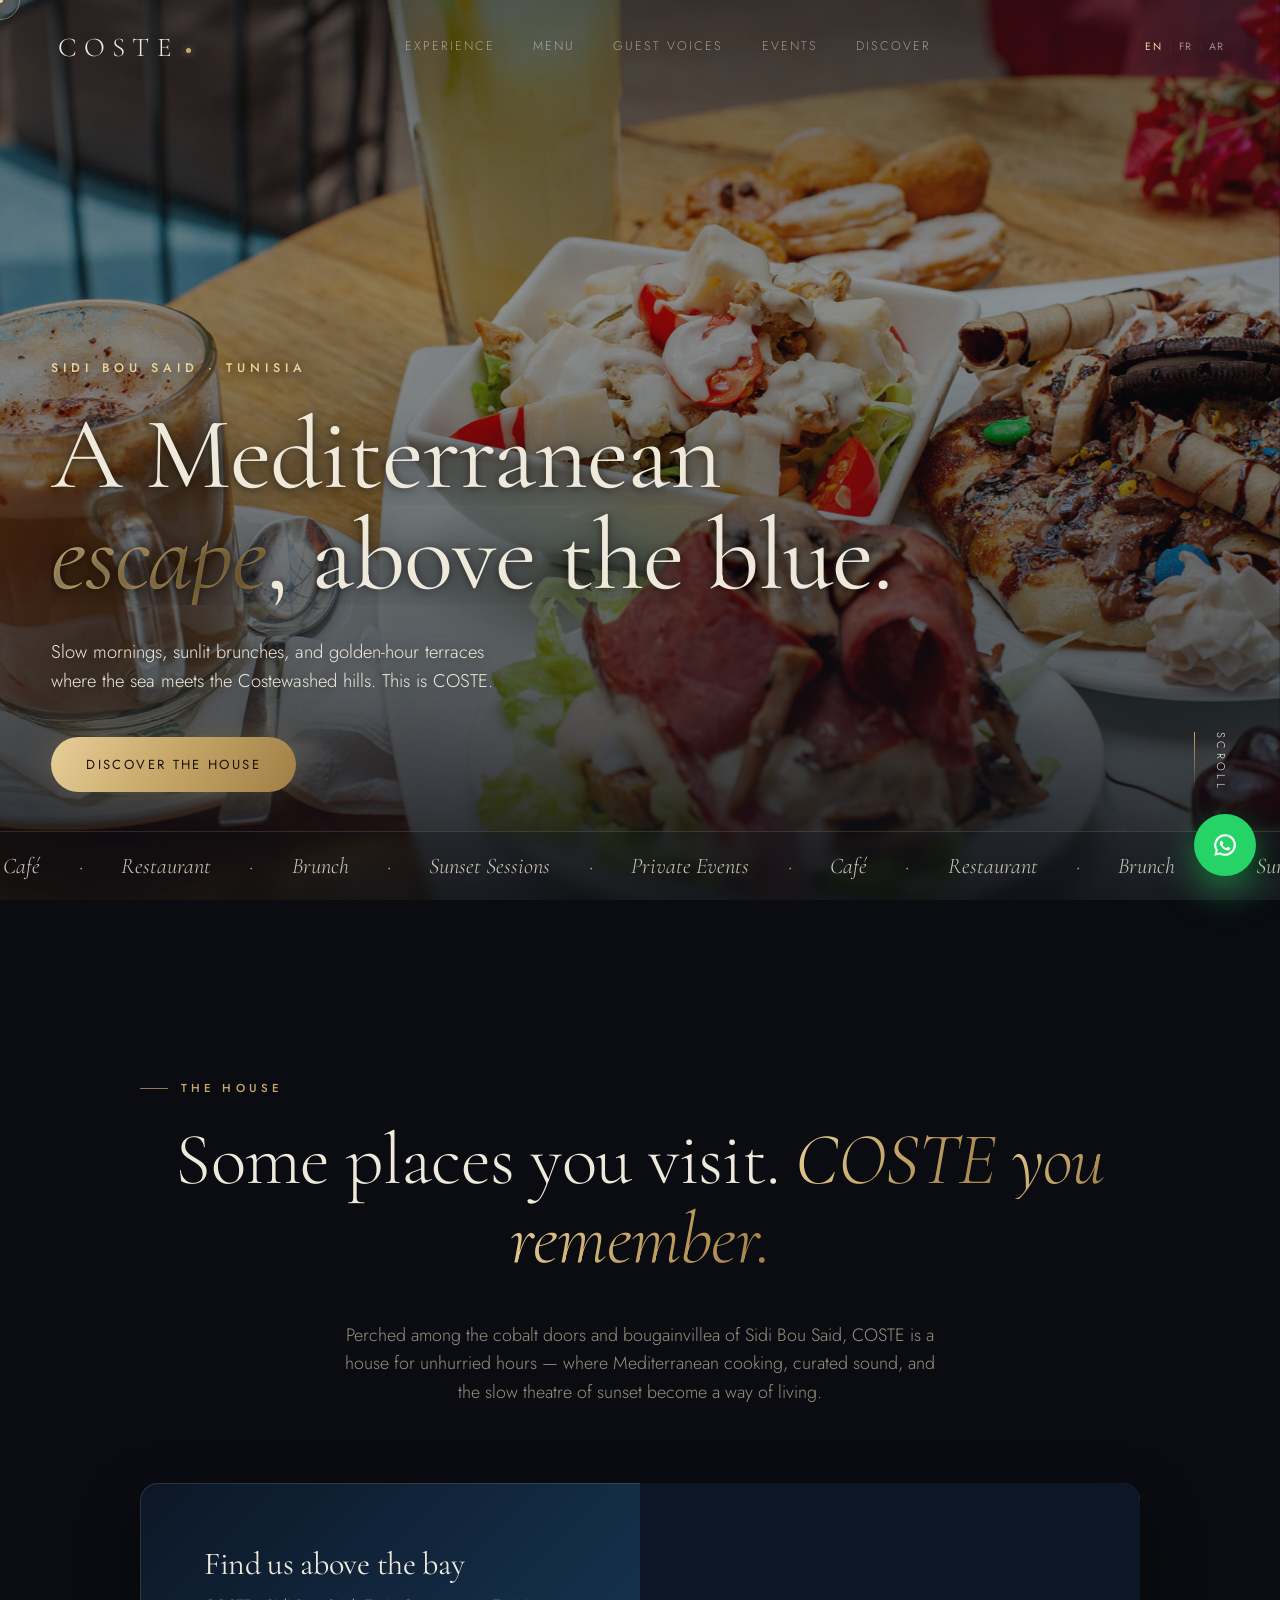
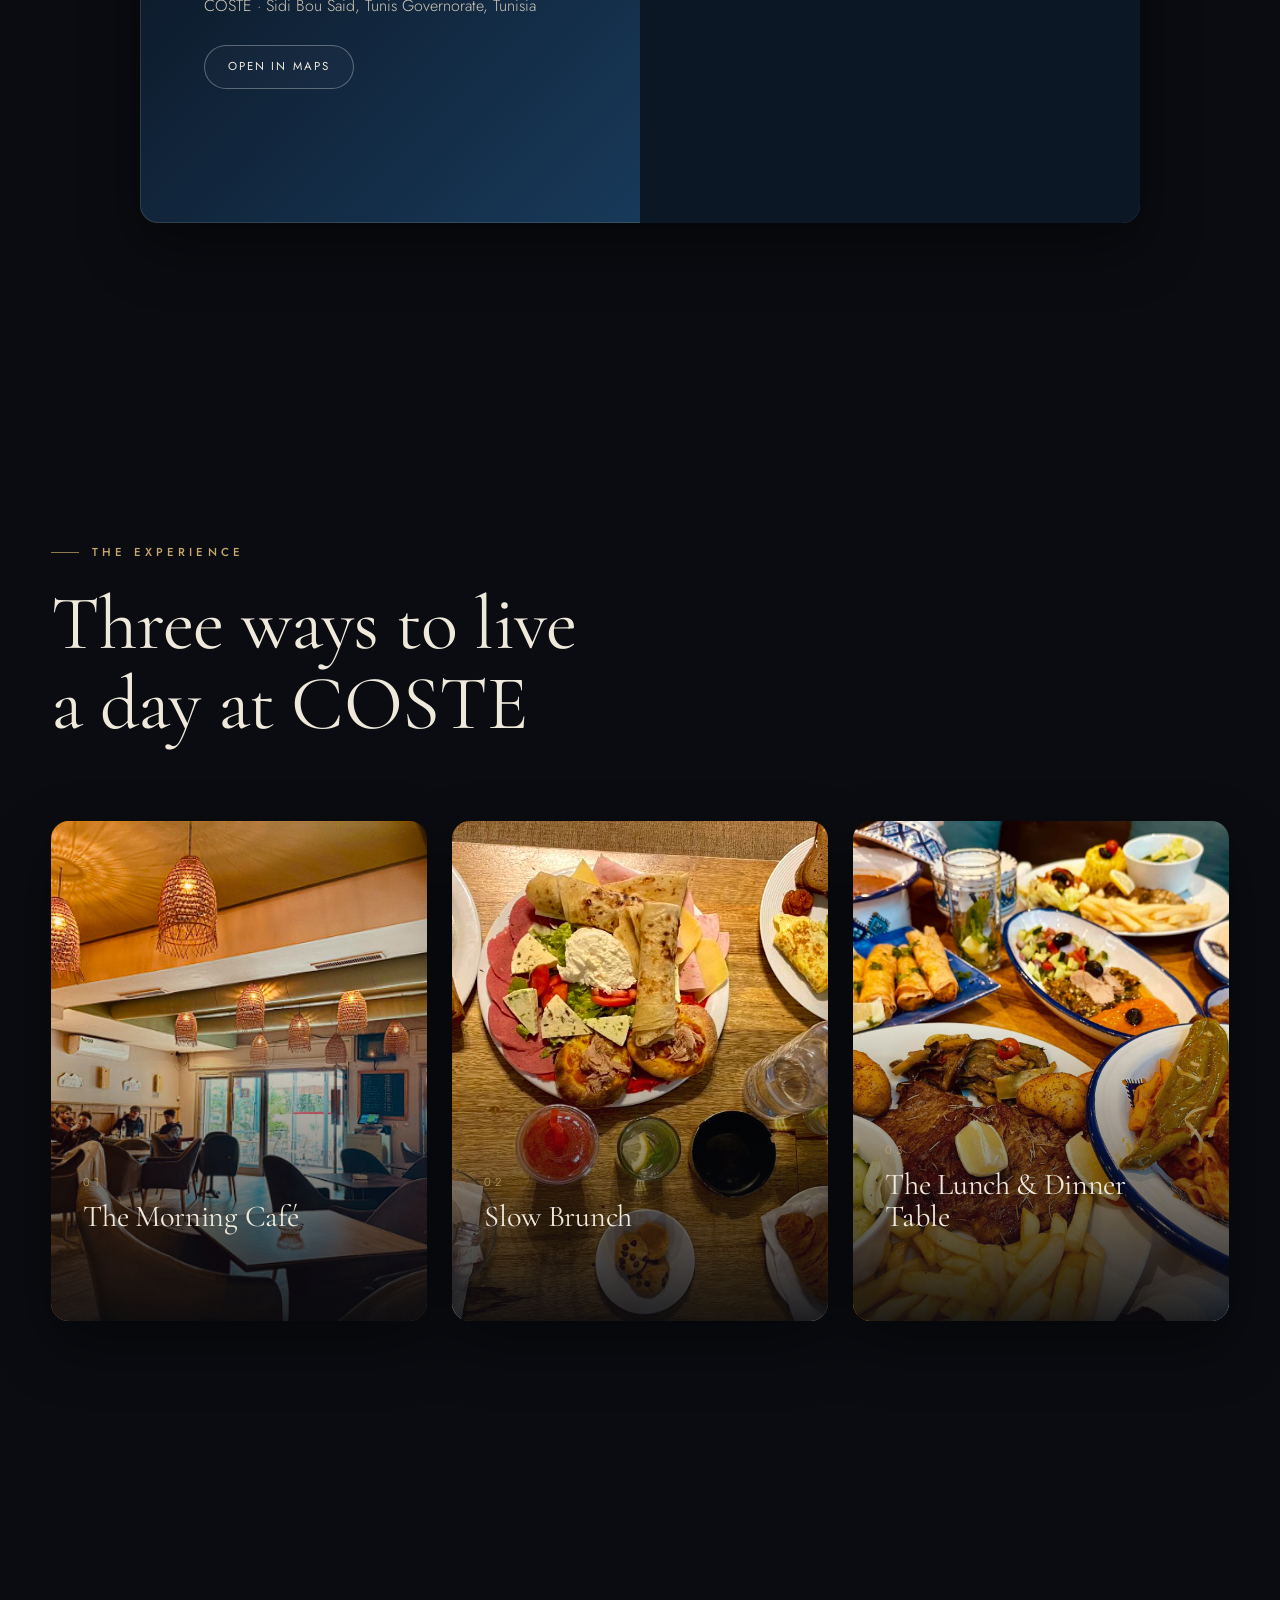
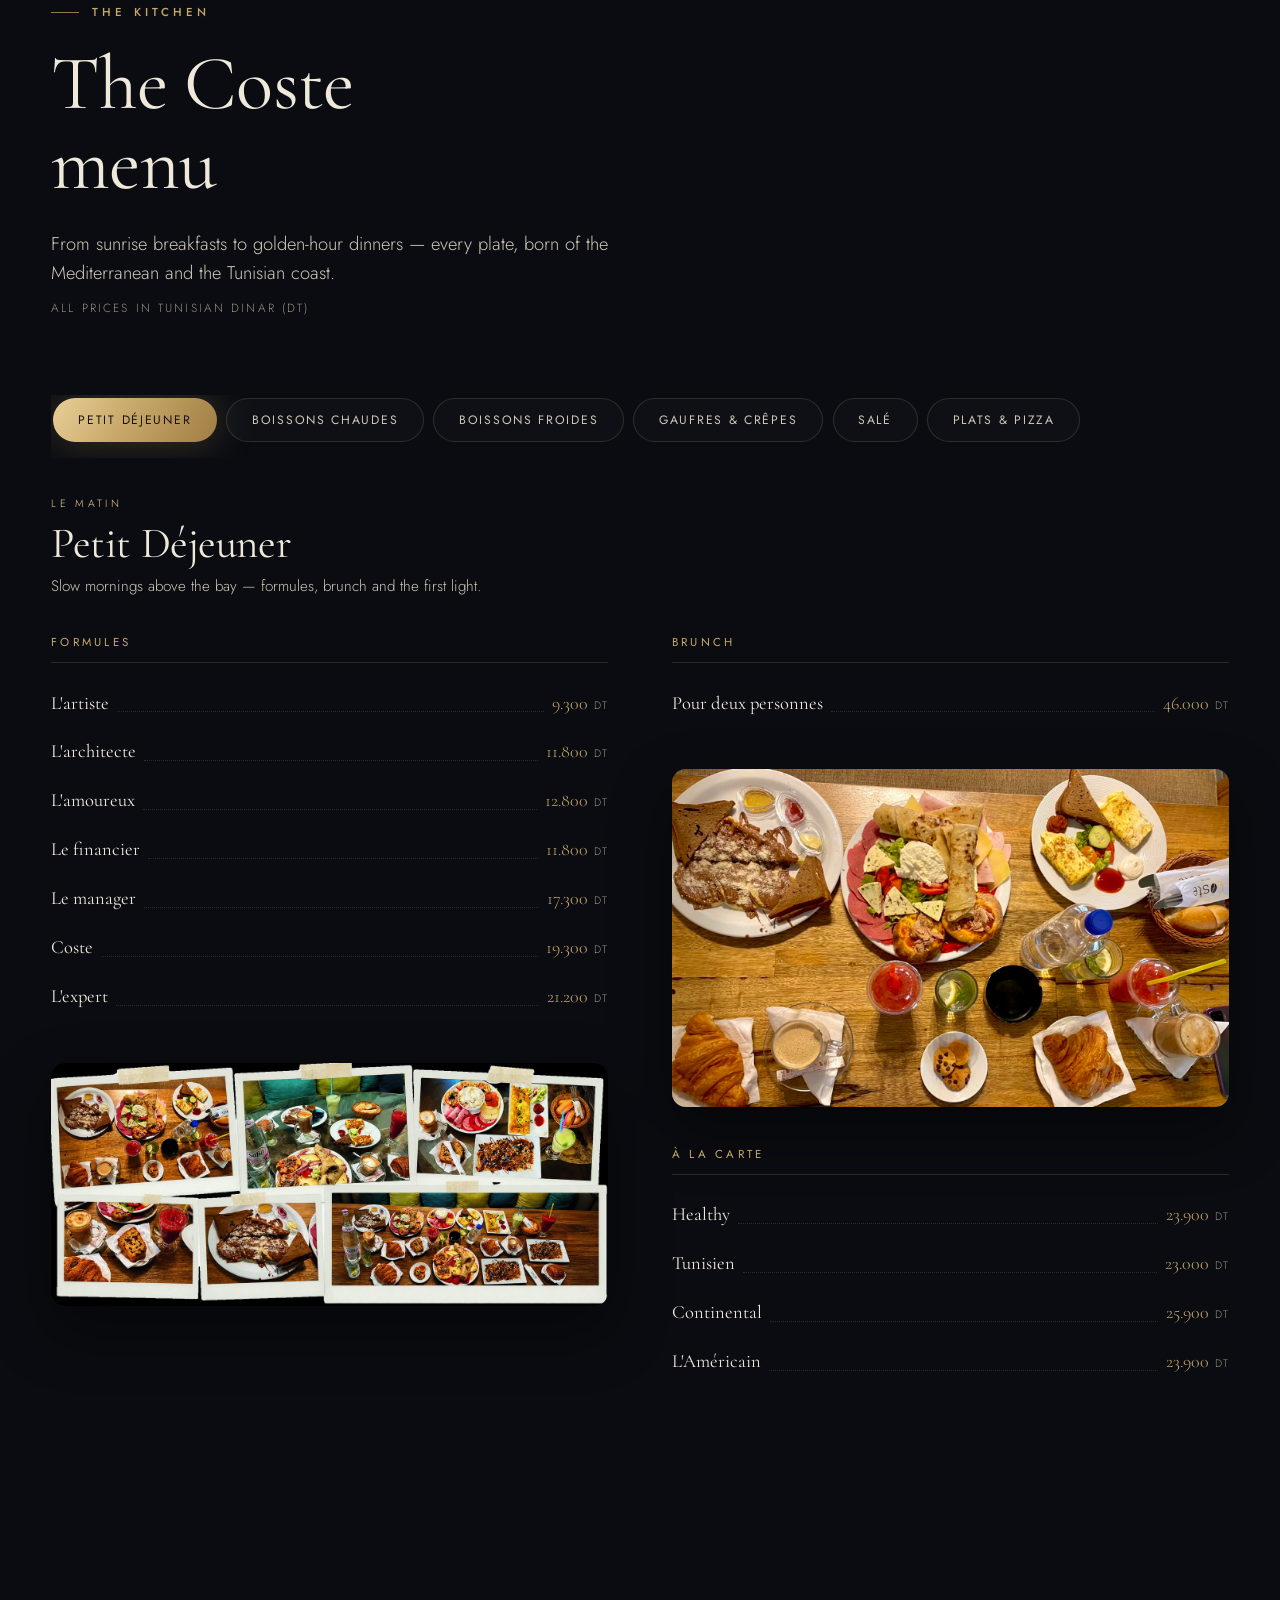
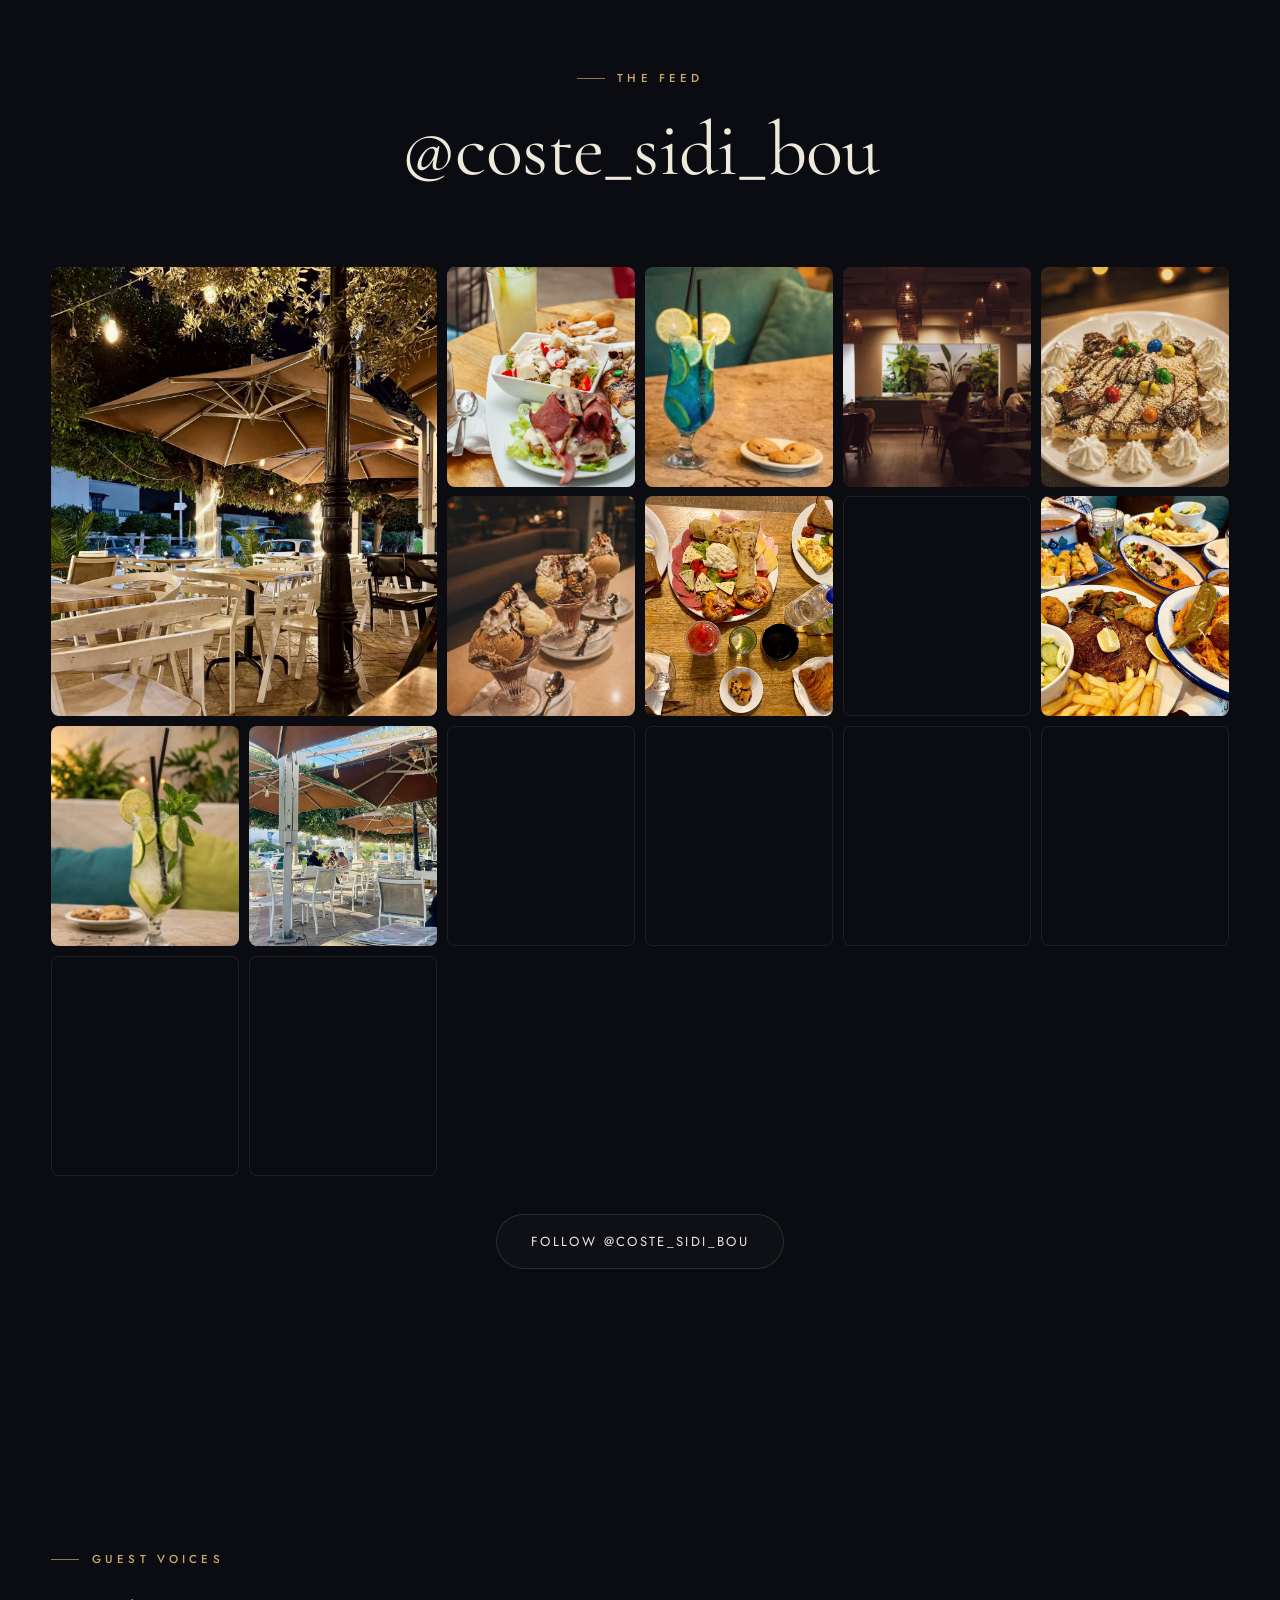
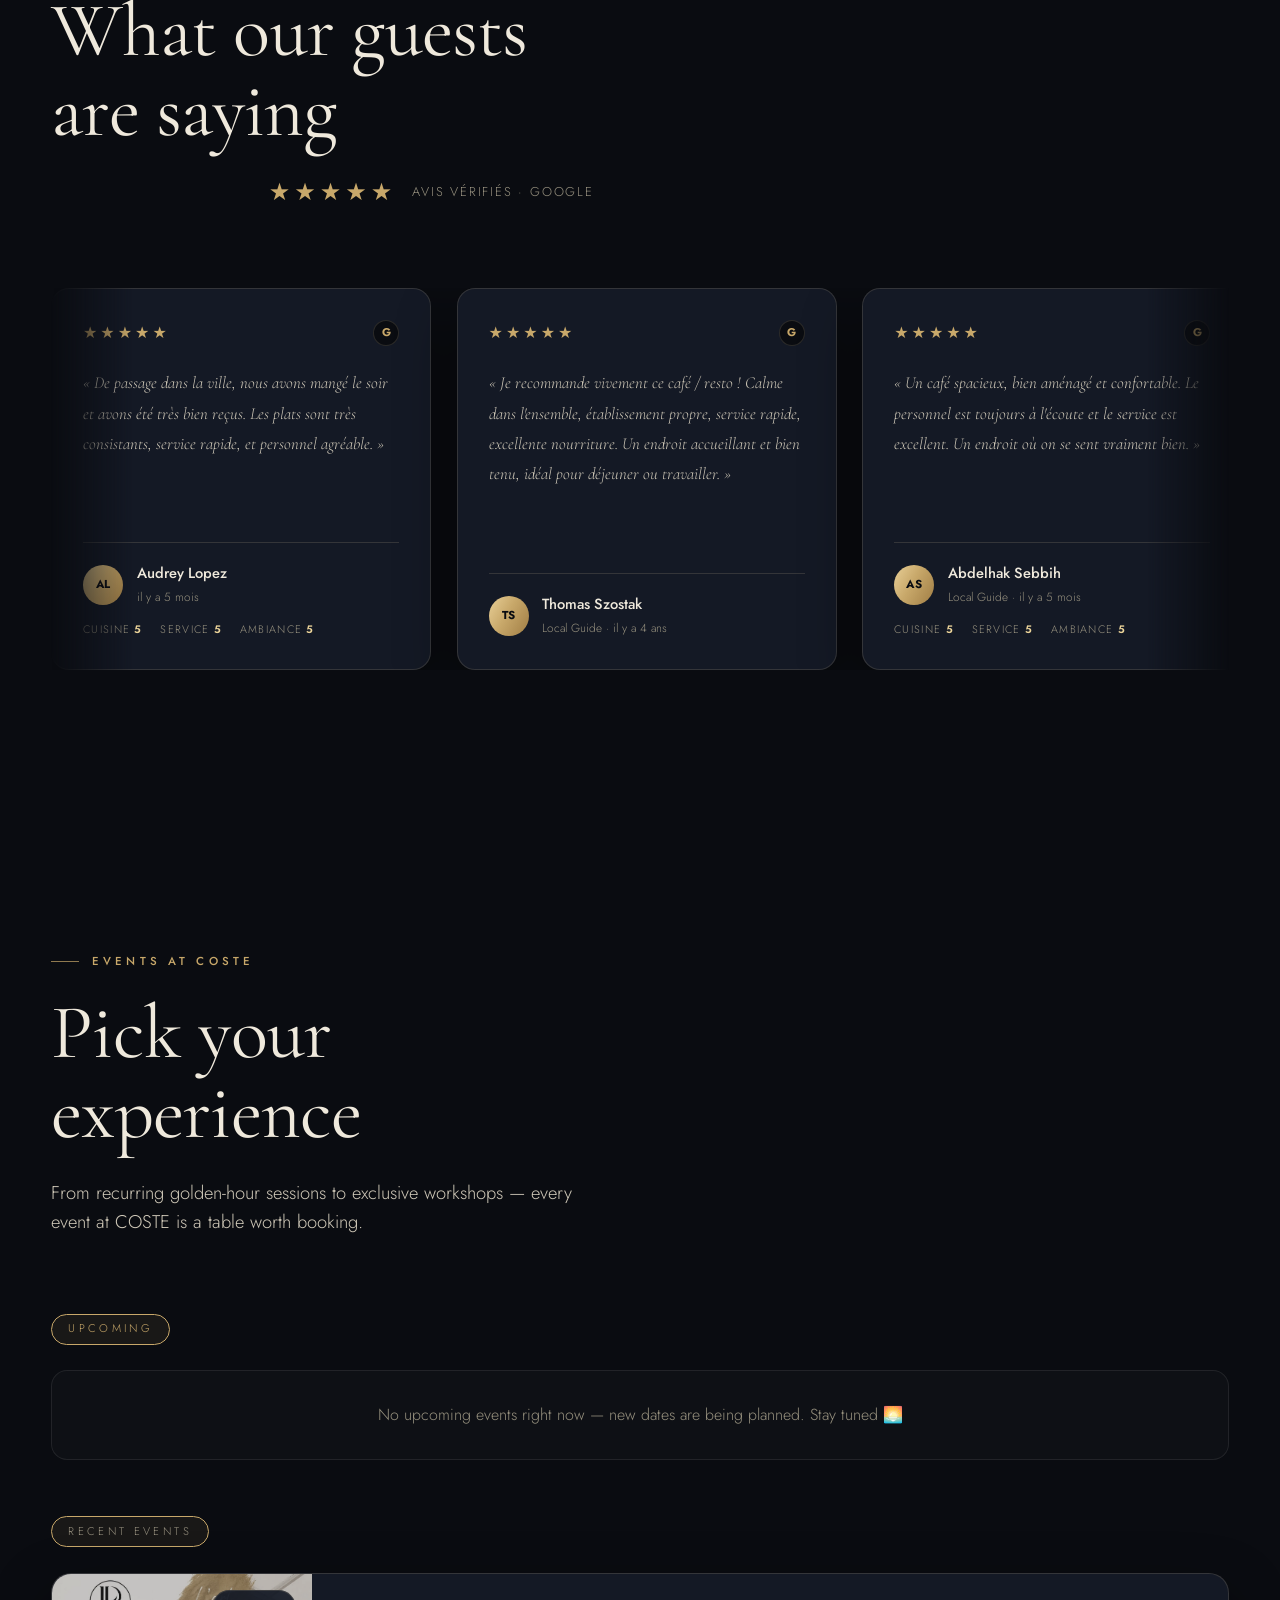
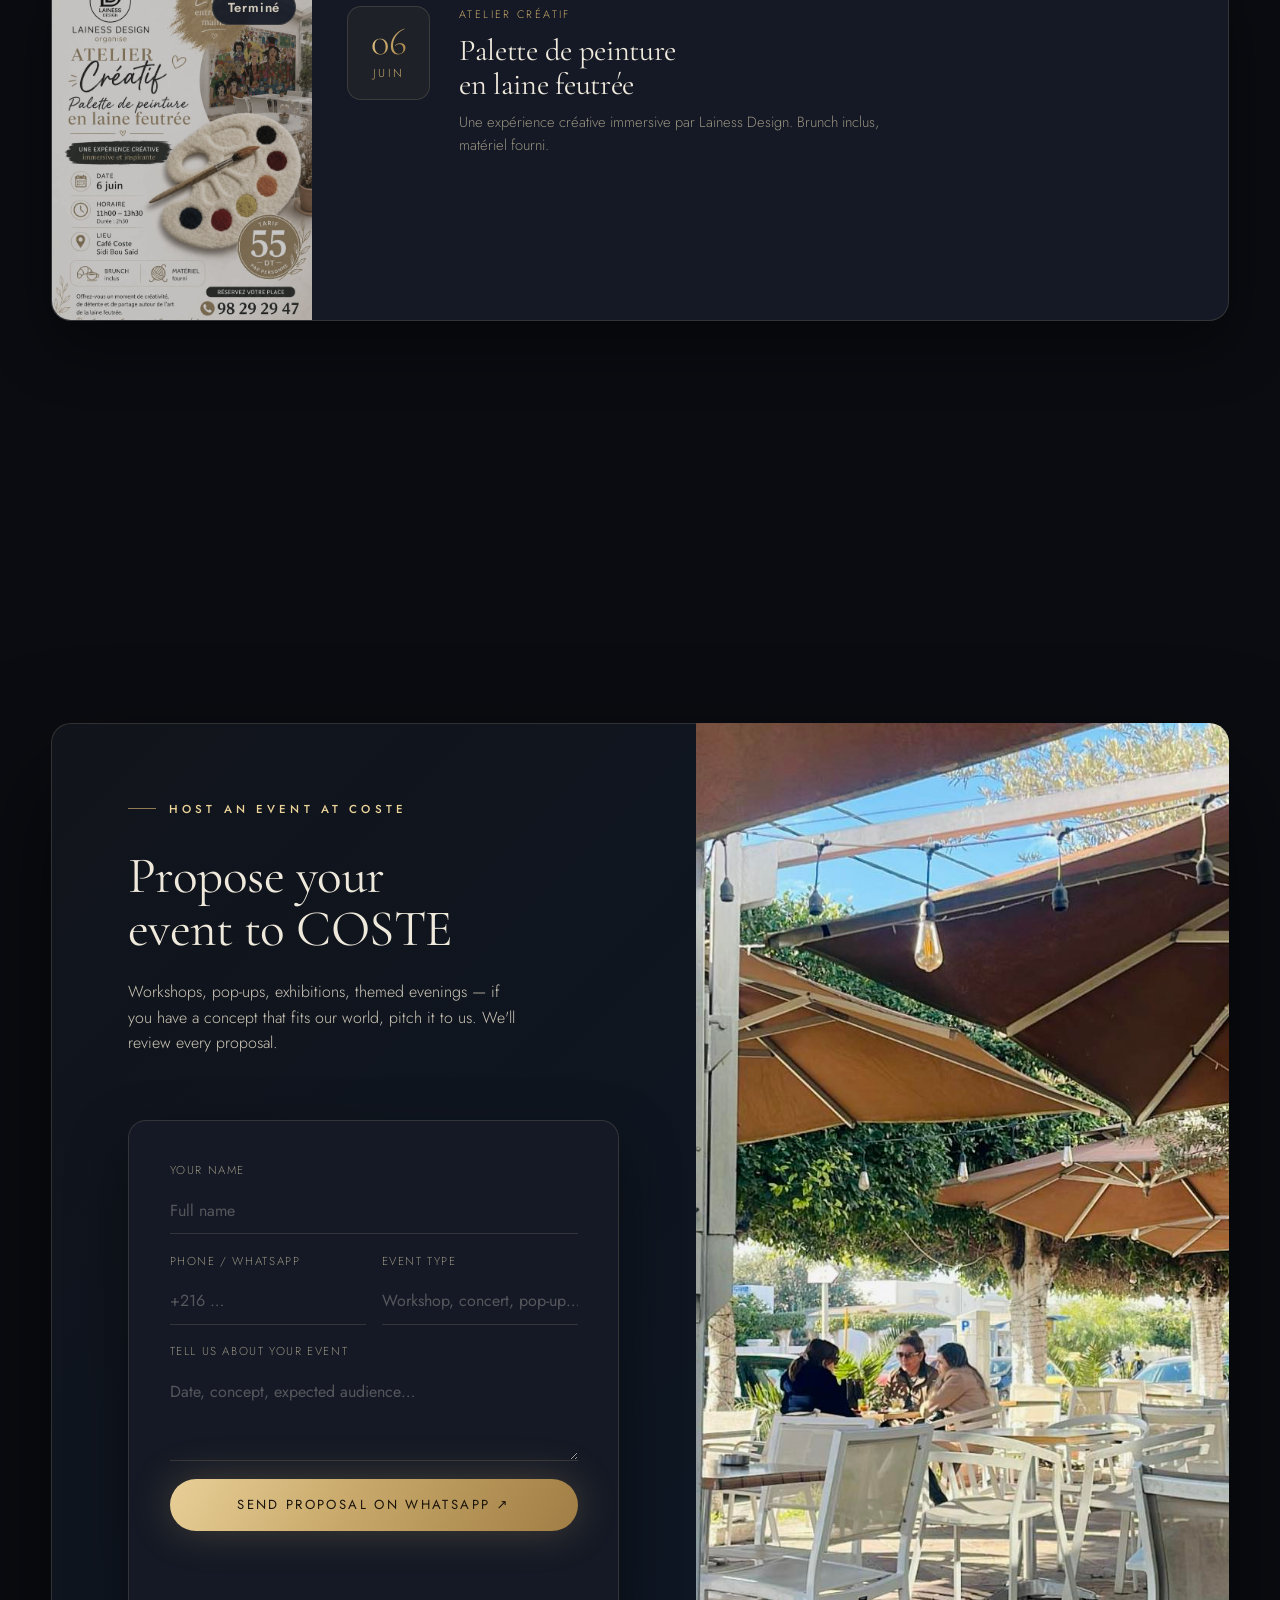
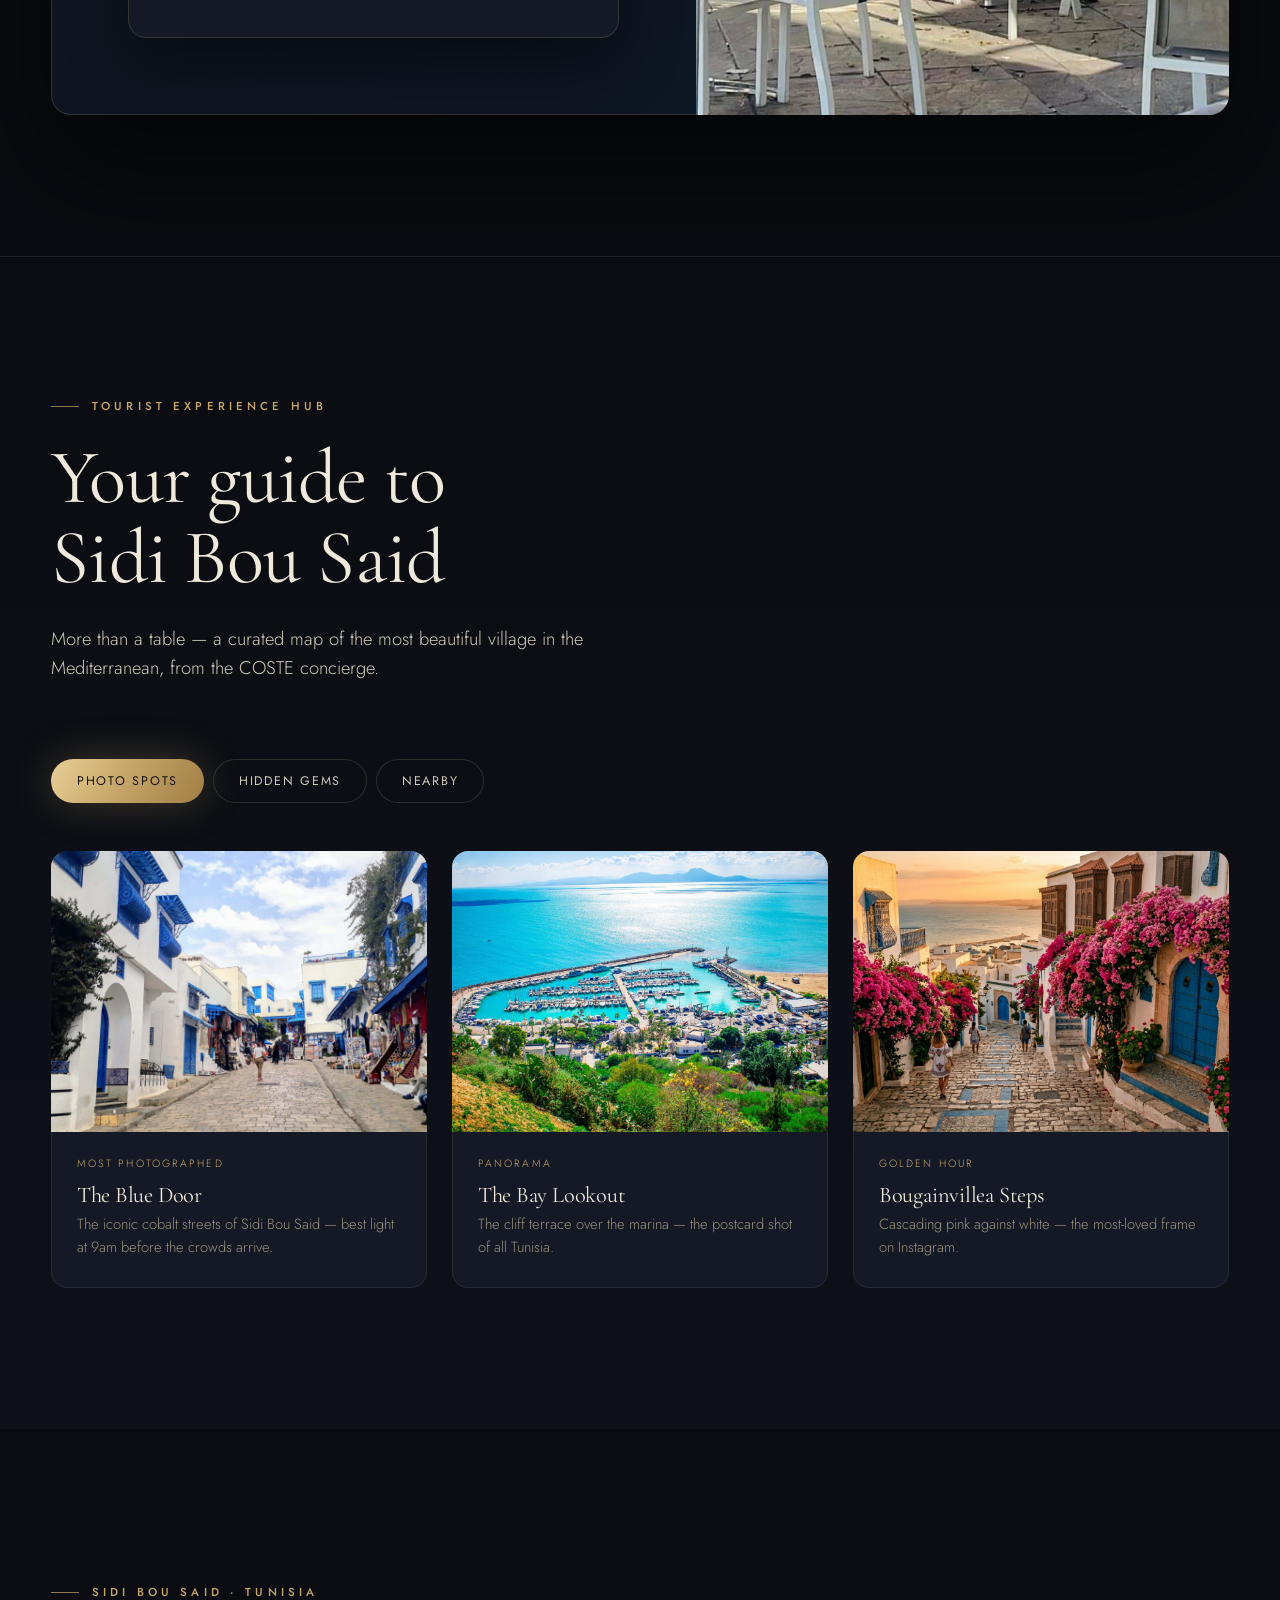
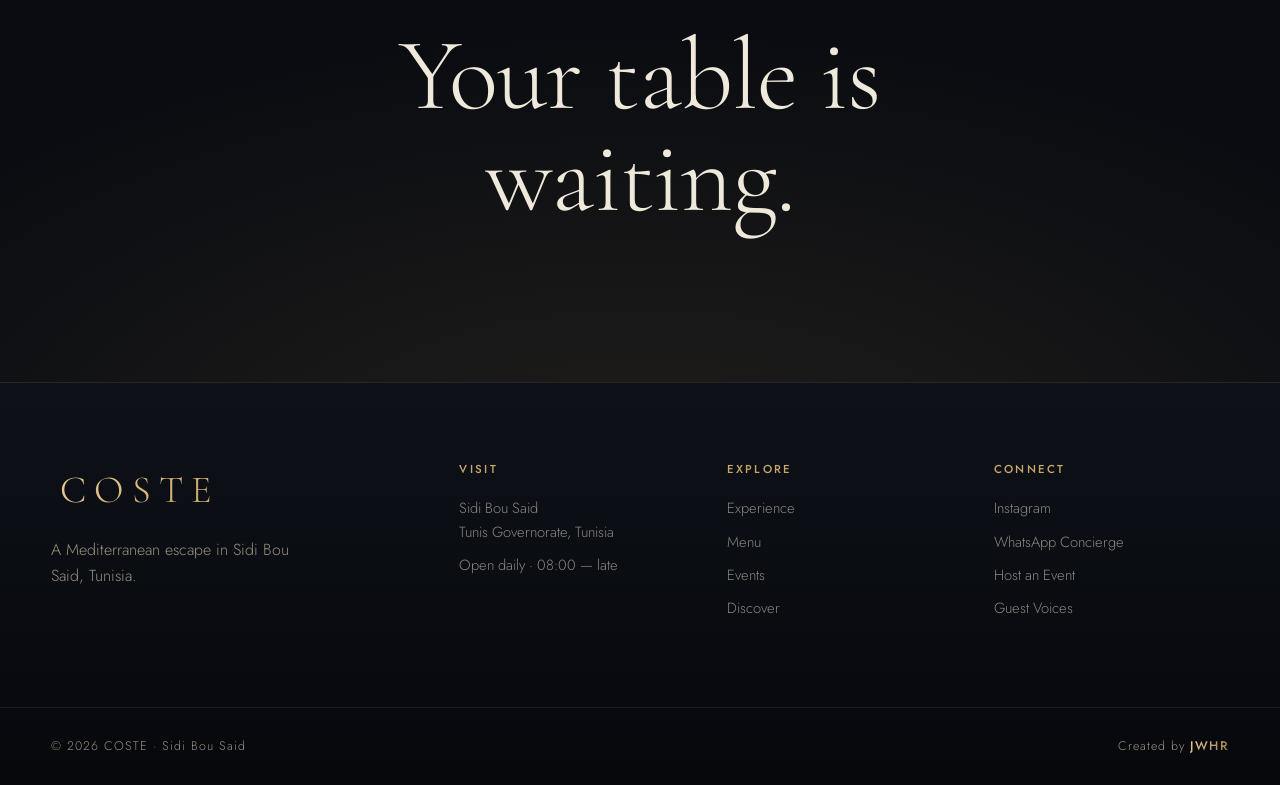
==== index.html @ 49d01a38 "Hero text visibility fix + preloader since 2008 + menu photos - Darken hero scrim (min 0.45 opacity " ====
<!DOCTYPE html>
<html lang="en">
<head>
<meta charset="UTF-8" />
<meta name="viewport" content="width=device-width, initial-scale=1.0" />
<title>COSTE — A Mediterranean Escape in Sidi Bou Said</title>
<meta name="description" content="COSTE — Luxury café, restaurant & sunset destination in Sidi Bou Said, Tunisia. Reserve a terrace table, book private events, and live the Mediterranean." />

<!-- Open Graph / Social -->
<meta property="og:title" content="COSTE — Mediterranean Luxury in Sidi Bou Said" />
<meta property="og:description" content="Sunset terraces, slow brunches, and Mediterranean nights above the blue of Sidi Bou Said." />
<meta property="og:type" content="website" />

<!-- Fonts -->
<link rel="preconnect" href="https://fonts.googleapis.com" />
<link rel="preconnect" href="https://fonts.gstatic.com" crossorigin />
<link href="https://fonts.googleapis.com/css2?family=Cormorant+Garamond:ital,wght@0,300;0,400;0,500;0,600;1,300;1,400&family=Jost:wght@200;300;400;500;600&display=swap" rel="stylesheet" />

<link rel="stylesheet" href="css/styles.css" />
<!-- Highest quality image rendering -->
<style>
img{image-rendering:-webkit-optimize-contrast;image-rendering:crisp-edges}
.hero__media img,.atmos__media img,.events__private-media img,.creator__media img,.gallery__grid img{image-rendering:auto;image-rendering:high-quality}
</style>
</head>
<body>

<!-- ░░░ CUSTOM CURSOR ░░░ -->
<div class="cursor-dot" aria-hidden="true"></div>
<div class="cursor-ring" aria-hidden="true"></div>

<!-- ░░░ PRELOADER ░░░ -->
<div class="preloader" id="preloader">
  <div class="preloader__inner">
    <div class="preloader__mark">COSTE</div>
    <div class="preloader__since" id="preloaderSince">since 2008</div>
    <div class="preloader__sub">Sidi Bou Said · Tunisia</div>
    <div class="preloader__bar"><span></span></div>
  </div>
</div>                                                      

<!-- ░░░ NAVIGATION ░░░ -->
<header class="nav" id="nav">
  <div class="nav__inner">
    <a href="#hero" class="nav__brand" data-cursor="hover">
      COSTE
      <span class="nav__brand-dot"></span>
    </a>
  

    <nav class="nav__links" aria-label="Primary">
      <a href="#experience" data-cursor="hover" data-i18n="nav-experience">Experience</a>
      <a href="#menu" data-cursor="hover" data-i18n="nav-menu">Menu</a>
      <a href="#reviews" data-cursor="hover">Guest Voices</a>
      <a href="#events" data-cursor="hover" data-i18n="nav-events">Events</a>
      <a href="#discover" data-cursor="hover" data-i18n="nav-discover">Discover</a>
    </nav>

    <div class="nav__lang" role="group" aria-label="Language">
      <button class="nav__lang-btn is-active" data-lang="en">EN</button>
      <span aria-hidden="true">|</span>
      <button class="nav__lang-btn" data-lang="fr">FR</button>
      <span aria-hidden="true">|</span>
      <button class="nav__lang-btn" data-lang="ar">AR</button>
    </div>

    <button class="nav__burger" id="burger" aria-label="Open menu">
      <span></span><span></span>
    </button>
  </div>
</header>

<!-- ░░░ MOBILE MENU ░░░ -->
<div class="mobilemenu" id="mobilemenu">
  <nav class="mobilemenu__links">
    <a href="#experience" data-i18n="nav-experience">Experience</a>
    <a href="#menu" data-i18n="nav-menu">Menu</a>
    <a href="#reviews">Guest Voices</a>
    <a href="#events" data-i18n="nav-events">Events</a>
    <a href="#host">Host an Event</a>
    <a href="#discover" data-i18n="nav-discover">Discover</a>
  </nav>
  <div class="mobilemenu__lang" role="group" aria-label="Language">
    <button class="nav__lang-btn is-active" data-lang="en">EN</button>
    <span aria-hidden="true">|</span>
    <button class="nav__lang-btn" data-lang="fr">FR</button>
    <span aria-hidden="true">|</span>
    <button class="nav__lang-btn" data-lang="ar">AR</button>
  </div>
  <div class="mobilemenu__meta">
    <p>Sidi Bou Said, Tunisia</p>
    <p>Open daily · 08:00 — late</p>
  </div>
</div>

<main>

<!-- ░░░░░░░░░░░░░░ HERO ░░░░░░░░░░░░░░ -->

<section class="hero" id="hero">
  <div class="hero__media" data-parallax>
    <img src="img/homepage.jpg" alt="COSTE interior — warm lights and guests dining" loading="eager" fetchpriority="high" decoding="sync" />
    <div class="hero__scrim"></div>
  </div>

  <div class="hero__content">
    <p class="hero__eyebrow reveal" data-i18n="hero-eyebrow">Sidi Bou Said · Tunisia</p>
    <h1 class="hero__title">
      <span class="reveal-line"><span data-i18n="hero-t1">A Mediterranean</span></span>
      <span class="reveal-line"><span><em data-i18n="hero-em">escape</em><span data-i18n="hero-t2">, above the blue.</span></span></span>
    </h1>
    <p class="hero__lede reveal" data-i18n="hero-lede">
      Slow mornings, sunlit brunches, and golden-hour terraces where
      the sea meets the Costewashed hills. This is COSTE.
    </p>
    <div class="hero__actions reveal">
      <a href="#experience" class="btn btn--solid" data-cursor="hover" data-i18n="btn-discover-hero">Discover the House</a>
    </div>
  </div>

  <div class="hero__scroll">
    <span data-i18n="hero-scroll">Scroll</span>
    <div class="hero__scroll-line"></div>
  </div>

  <div class="hero__marquee" aria-hidden="true">
    <div class="marquee__track">
      <span>Café</span><span>·</span><span>Restaurant</span><span>·</span><span>Brunch</span><span>·</span>
      <span>Sunset Sessions</span><span>·</span><span>Private Events</span><span>·</span>
      <span>Café</span><span>·</span><span>Restaurant</span><span>·</span><span>Brunch</span><span>·</span>
      <span>Sunset Sessions</span><span>·</span><span>Private Events</span><span>·</span>
    </div>
  </div>
</section>

<!-- ░░░░░░░░░░░░░░ MANIFESTO ░░░░░░░░░░░░░░ -->
<section class="manifesto section">
  <div class="manifesto__inner">
    <p class="kicker reveal" data-i18n="manifesto-kicker">The House</p>
    <h2 class="manifesto__text" data-i18n-html="manifesto-title">
      <span class="reveal-word">Some</span> <span class="reveal-word">places</span>
      <span class="reveal-word">you</span> <span class="reveal-word">visit.</span>
      <span class="reveal-word manifesto__accent">COSTE</span>
      <span class="reveal-word manifesto__accent">you</span>
      <span class="reveal-word manifesto__accent">remember.</span>
    </h2>
    <p class="manifesto__body reveal" data-i18n="manifesto-body">
      Perched among the cobalt doors and bougainvillea of Sidi Bou Said,
      COSTE is a house for unhurried hours — where Mediterranean cooking,
      curated sound, and the slow theatre of sunset become a way of living.
    </p>

    <div class="discover__map reveal">
      <div class="discover__map-text">
        <h3>Find us above the bay</h3>
        <p>COSTE · Sidi Bou Said, Tunis Governorate, Tunisia</p>
        <a class="btn btn--ghost btn--sm" href="https://www.google.com/maps/search/?api=1&query=Coste+Sidi+Bou+Said" target="_blank" rel="noopener" data-cursor="hover">Open in Maps</a>
      </div>
      <div class="discover__map-visual">
        <iframe
          class="discover__map-embed"
          src="https://www.google.com/maps?q=Coste%20Sidi%20Bou%20Said&output=embed"
          title="COSTE on Google Maps — Sidi Bou Said, Tunisia"
          loading="lazy"
          referrerpolicy="no-referrer-when-downgrade"
          allowfullscreen></iframe>
      </div>
    </div>
  </div>
</section>

<!-- ░░░░░░░░░░░░░░ 1 · EXPERIENCE ░░░░░░░░░░░░░░ -->
<section class="experience section" id="experience">
  <div class="section__head">
    <p class="kicker reveal" data-i18n="exp-kicker">The Experience</p>
    <h2 class="section__title reveal" data-i18n-html="exp-title">Three ways to live<br/>a day at COSTE</h2>
  </div>

  <div class="exp-grid">
    <article class="exp-card reveal" data-cursor="hover">
      <div class="exp-card__media">
        <img src="img/7.png" alt="COSTE warm indoor dining room with rattan lamps" loading="lazy" decoding="async" />
      </div>
      <div class="exp-card__body">
        <span class="exp-card__index">01</span>
        <h3>The Morning Café</h3>
        <p>Single-origin coffee, fresh pastries and the first light over the bay.</p>
      </div>
    </article>

    <article class="exp-card reveal" data-cursor="hover">
      <div class="exp-card__media">
        <img src="img/11.jpg" alt="COSTE slow brunch — croissants, crepes, charcuterie, coffee" loading="lazy" decoding="async" />
      </div>
      <div class="exp-card__body">
        <span class="exp-card__index">02</span>
        <h3>Slow Brunch</h3>
        <p>A long, golden table of Mediterranean plates made to share and linger over.</p>
      </div>
    </article>

    <article class="exp-card reveal" data-cursor="hover">
      <div class="exp-card__media">
        <img src="img/13.jpg" alt="COSTE dinner feast — Tunisian meat, pasta and salads" loading="lazy" decoding="async" />
      </div>
      <div class="exp-card__body">
        <span class="exp-card__index">03</span>
        <h3>The Lunch & Dinner Table</h3>
        <p>Seasonal coastal cuisine, candlelight, and a cellar built for the night.</p>
      </div>
    </article>

  </div>
</section>

<!-- ░░░░░░░░░░░░░░ 2 · MENU (NEW MENU COMING SOON) ░░░░░░░░░░░░░░ -->
<section class="menu section" id="menu">
  <div class="section__head">
    <p class="kicker reveal" data-i18n="menu-kicker">The Kitchen</p>
    <h2 class="section__title reveal" data-i18n-html="menu-title">The Coste<br/>menu</h2>
    <p class="section__intro reveal">From sunrise breakfasts to golden-hour dinners — every plate, born of the Mediterranean and the Tunisian coast.<span class="menu2__note-inline">All prices in Tunisian Dinar (DT)</span></p>
  </div>

  <div class="menu2 reveal">
    <div class="menu2__tabs" id="menuTabs" role="tablist" aria-label="Menu categories"></div>
    <div class="menu2__panels" id="menuPanels"></div>
  </div>
</section>

<!-- ░░░░░░░░░░░░░░ THE FEED (GALLERY) ░░░░░░░░░░░░░░ -->
<section class="gallery section">
  <div class="section__head">
    <p class="kicker reveal">The Feed</p>
    <h2 class="section__title reveal">@coste_sidi_bou</h2>
  </div>
  <div class="gallery__grid">
    <a class="gallery__item gallery__item--wide reveal" href="https://www.instagram.com/coste_sidi_bou/" target="_blank" rel="noopener" data-cursor="hover"><img src="img/terrassenuit.jpg" alt="COSTE terrace at night" loading="lazy" decoding="async" /></a>
    <a class="gallery__item reveal" href="https://www.instagram.com/coste_sidi_bou/" target="_blank" rel="noopener" data-cursor="hover"><img src="img/homepage.jpg" alt="COSTE brunch spread" loading="lazy" decoding="async" /></a>
    <a class="gallery__item reveal" href="https://www.instagram.com/coste_sidi_bou/" target="_blank" rel="noopener" data-cursor="hover"><img src="img/2.jpg" alt="COSTE blue cocktail" loading="lazy" decoding="async" /></a>
    <a class="gallery__item reveal" href="https://www.instagram.com/coste_sidi_bou/" target="_blank" rel="noopener" data-cursor="hover"><img src="img/9.jpg" alt="COSTE atmospheric indoor" loading="lazy" decoding="async" /></a>
    <a class="gallery__item reveal" href="https://www.instagram.com/coste_sidi_bou/" target="_blank" rel="noopener" data-cursor="hover"><img src="img/3.jpg" alt="COSTE signature dessert" loading="lazy" decoding="async" /></a>
    <a class="gallery__item reveal" href="https://www.instagram.com/coste_sidi_bou/" target="_blank" rel="noopener" data-cursor="hover"><img src="img/5.jpg" alt="COSTE sundaes" loading="lazy" decoding="async" /></a>
    <a class="gallery__item reveal" href="https://www.instagram.com/coste_sidi_bou/" target="_blank" rel="noopener" data-cursor="hover"><img src="img/11.jpg" alt="COSTE brunch flatlay" loading="lazy" decoding="async" /></a>
    <a class="gallery__item reveal" href="https://www.instagram.com/coste_sidi_bou/" target="_blank" rel="noopener" data-cursor="hover"><img src="img/6.jpg" alt="COSTE Tunisian feast" loading="lazy" decoding="async" /></a>
    <a class="gallery__item reveal" href="https://www.instagram.com/coste_sidi_bou/" target="_blank" rel="noopener" data-cursor="hover"><img src="img/13.jpg" alt="COSTE dinner spread" loading="lazy" decoding="async" /></a>
    <a class="gallery__item reveal" href="https://www.instagram.com/coste_sidi_bou/" target="_blank" rel="noopener" data-cursor="hover"><img src="img/1.jpg" alt="COSTE mint cooler" loading="lazy" decoding="async" /></a>
    <a class="gallery__item reveal" href="https://www.instagram.com/coste_sidi_bou/" target="_blank" rel="noopener" data-cursor="hover"><img src="img/terrasse.jpg" alt="COSTE terrace daytime" loading="lazy" decoding="async" /></a>
    <a class="gallery__item reveal" href="https://www.instagram.com/coste_sidi_bou/" target="_blank" rel="noopener" data-cursor="hover"><img src="img/10.jpg" alt="COSTE depuis 2008 signage" loading="lazy" decoding="async" /></a>
    <a class="gallery__item reveal" href="https://www.instagram.com/coste_sidi_bou/" target="_blank" rel="noopener" data-cursor="hover"><img src="img/100.png" alt="COSTE" loading="lazy" decoding="async" /></a>
    <a class="gallery__item reveal" href="https://www.instagram.com/coste_sidi_bou/" target="_blank" rel="noopener" data-cursor="hover"><img src="img/101.png" alt="COSTE" loading="lazy" decoding="async" /></a>
    <a class="gallery__item reveal" href="https://www.instagram.com/coste_sidi_bou/" target="_blank" rel="noopener" data-cursor="hover"><img src="img/102.png" alt="COSTE" loading="lazy" decoding="async" /></a>
    <a class="gallery__item reveal" href="https://www.instagram.com/coste_sidi_bou/" target="_blank" rel="noopener" data-cursor="hover"><img src="img/103.png" alt="COSTE" loading="lazy" decoding="async" /></a>
    <a class="gallery__item reveal" href="https://www.instagram.com/coste_sidi_bou/" target="_blank" rel="noopener" data-cursor="hover"><img src="img/104.png" alt="COSTE" loading="lazy" decoding="async" /></a>
  </div>
  <a class="gallery__follow btn btn--ghost" href="https://www.instagram.com/coste_sidi_bou/" target="_blank" rel="noopener" data-cursor="hover">Follow @coste_sidi_bou</a>
</section>

<!-- ░░░░░░░░░░░░░░ 3 · GUEST VOICES (REVIEWS) ░░░░░░░░░░░░░░ -->
<section class="reviews section" id="reviews">
  <div class="section__head">
    <p class="kicker reveal">Guest Voices</p>
    <h2 class="section__title reveal">What our guests<br/>are saying</h2>
    <div class="reviews__meta reveal">
      <span class="reviews__stars-overall">★★★★★</span>
      <span class="reviews__source">Avis vérifiés · Google</span>
    </div>
  </div>

  <div class="reviews__marquee reveal">
   <div class="reviews__track" id="reviewsTrack">

    <article class="review-card" data-cursor="hover">
      <div class="review-card__top">
        <span class="review-card__stars">★★★★★</span>
        <span class="review-card__g">G</span>
      </div>
      <p class="review-card__text">« De passage dans la ville, nous avons mangé le soir et avons été très bien reçus. Les plats sont très consistants, service rapide, et personnel agréable. »</p>
      <div class="review-card__foot">
        <div class="review-card__author">
          <div class="review-card__avatar">AL</div>
          <div>
            <span class="review-card__name">Audrey Lopez</span>
            <span class="review-card__date">il y a 5 mois</span>
          </div>
        </div>
        <div class="review-card__scores">
          <span>Cuisine <em>5</em></span><span>Service <em>5</em></span><span>Ambiance <em>5</em></span>
        </div>
      </div>
    </article>

    <article class="review-card" data-cursor="hover">
      <div class="review-card__top">
        <span class="review-card__stars">★★★★★</span>
        <span class="review-card__g">G</span>
      </div>
      <p class="review-card__text">« Je recommande vivement ce café / resto ! Calme dans l'ensemble, établissement propre, service rapide, excellente nourriture. Un endroit accueillant et bien tenu, idéal pour déjeuner ou travailler. »</p>
      <div class="review-card__foot">
        <div class="review-card__author">
          <div class="review-card__avatar">TS</div>
          <div>
            <span class="review-card__name">Thomas Szostak</span>
            <span class="review-card__date">Local Guide · il y a 4 ans</span>
          </div>
        </div>
      </div>
    </article>

    <article class="review-card" data-cursor="hover">
      <div class="review-card__top">
        <span class="review-card__stars">★★★★★</span>
        <span class="review-card__g">G</span>
      </div>
      <p class="review-card__text">« Un café spacieux, bien aménagé et confortable. Le personnel est toujours à l'écoute et le service est excellent. Un endroit où on se sent vraiment bien. »</p>
      <div class="review-card__foot">
        <div class="review-card__author">
          <div class="review-card__avatar">AS</div>
          <div>
            <span class="review-card__name">Abdelhak Sebbih</span>
            <span class="review-card__date">Local Guide · il y a 5 mois</span>
          </div>
        </div>
        <div class="review-card__scores">
          <span>Cuisine <em>5</em></span><span>Service <em>5</em></span><span>Ambiance <em>5</em></span>
        </div>
      </div>
    </article>

    <article class="review-card" data-cursor="hover">
      <div class="review-card__top">
        <span class="review-card__stars">★★★★★</span>
        <span class="review-card__g">G</span>
      </div>
      <p class="review-card__text">« Escalope panée à la crème, cordon bleu, escalope aux champignons — trois plats délicieux accompagnés de frites, légumes sautés et salade verte. Une expérience gastronomique très satisfaisante. Je recommande vivement. »</p>
      <div class="review-card__foot">
        <div class="review-card__author">
          <div class="review-card__avatar">AJ</div>
          <div>
            <span class="review-card__name">ach ben jemia</span>
            <span class="review-card__date">Local Guide · il y a 2 ans</span>
          </div>
        </div>
        <div class="review-card__scores">
          <span>Cuisine <em>5</em></span><span>Service <em>5</em></span><span>Ambiance <em>5</em></span>
        </div>
      </div>
    </article>

    <article class="review-card" data-cursor="hover">
      <div class="review-card__top">
        <span class="review-card__stars">★★★★★</span>
        <span class="review-card__g">G</span>
      </div>
      <p class="review-card__text">« Bon restaurant avec beaucoup de desserts. Hamburger copieux, bon rapport qualité-prix. Les mojitos sans alcool sont délicieux. Grande salle spacieuse et service agréable. »</p>
      <div class="review-card__foot">
        <div class="review-card__author">
          <div class="review-card__avatar">BF</div>
          <div>
            <span class="review-card__name">B F</span>
            <span class="review-card__date">Local Guide · il y a 1 an</span>
          </div>
        </div>
        <div class="review-card__scores">
          <span>Cuisine <em>5</em></span><span>Service <em>5</em></span><span>Ambiance <em>4</em></span>
        </div>
      </div>
    </article>

    <article class="review-card" data-cursor="hover">
      <div class="review-card__top">
        <span class="review-card__stars">★★★★★</span>
        <span class="review-card__g">G</span>
      </div>
      <p class="review-card__text">« Belle adresse en famille ou entre amis. Espace extérieur et intérieur très spacieux, très bonne nourriture avec des parts généreuses et personnel très sympathique. Une belle découverte. »</p>
      <div class="review-card__foot">
        <div class="review-card__author">
          <div class="review-card__avatar">AB</div>
          <div>
            <span class="review-card__name">Abdennour B</span>
            <span class="review-card__date">il y a 10 mois</span>
          </div>
        </div>
        <div class="review-card__scores">
          <span>Cuisine <em>5</em></span><span>Service <em>5</em></span><span>Ambiance <em>4</em></span>
        </div>
      </div>
    </article>

   </div>
  </div>
</section>

<!-- ░░░░░░░░░░░░░░ 4 · EVENTS ░░░░░░░░░░░░░░ -->
<section class="events section" id="events">
  <div class="section__head">
    <p class="kicker reveal" data-i18n="events-kicker">Events at COSTE</p>
    <h2 class="section__title reveal" data-i18n-html="events-title">Pick your<br/>experience</h2>
    <p class="section__intro reveal">From recurring golden-hour sessions to exclusive workshops — every event at COSTE is a table worth booking.</p>
  </div>

  <!-- ── UPCOMING EVENTS (auto-sorted by date · registration open) ── -->
  <div class="events__upcoming reveal">
    <div class="upcoming__label"><span>Upcoming</span></div>
    <div class="upcoming__grid" id="upcomingGrid"></div>
    <p class="events__empty" id="upcomingEmpty" hidden>No upcoming events right now — new dates are being planned. Stay tuned 🌅</p>
  </div>

  <!-- ── RECENT EVENTS (auto-archived once the date has passed) ── -->
  <div class="events__recent reveal" id="recentWrap" hidden>
    <div class="upcoming__label upcoming__label--recent"><span>Recent events</span></div>
    <div class="upcoming__grid" id="recentGrid"></div>
  </div>

</section>

<!-- ░░░░░░░░░░░░░░ 5 · HOSTING AN EVENT AT COSTE ░░░░░░░░░░░░░░ -->
<section class="events section" id="host">
  <div class="events__private reveal">
    <div class="events__private-body">
      <p class="kicker">Host an Event at COSTE</p>
      <h2>Propose your<br/>event to COSTE</h2>
      <p>Workshops, pop-ups, exhibitions, themed evenings — if you have a concept that fits our world, pitch it to us. We'll review every proposal.</p>
      <form class="leadform" id="eventProposeForm" style="margin-top:2rem">
        <div class="field"><label>Your name</label><input name="name" type="text" required placeholder="Full name" data-cursor="hover"/></div>
        <div class="field-row">
          <div class="field"><label>Phone / WhatsApp</label><input name="phone" type="tel" required placeholder="+216 …" data-cursor="hover"/></div>
          <div class="field"><label>Event type</label><input name="type" type="text" required placeholder="Workshop, concert, pop-up…" data-cursor="hover"/></div>
        </div>
        <div class="field"><label>Tell us about your event</label><textarea name="details" rows="3" placeholder="Date, concept, expected audience…" data-cursor="hover"></textarea></div>
        <button class="btn btn--solid btn--full" type="submit" data-cursor="hover">Send proposal on WhatsApp ↗</button>
        <p class="leadform__status" aria-live="polite"></p>
      </form>
    </div>
    <div class="events__private-media" data-parallax>
      <img src="img/terrasse.jpg" alt="COSTE private terrace" loading="lazy" decoding="async" />
    </div>
  </div>
</section>

<!-- ░░░░░░░░░░░░░░ 6 · DISCOVER / TOURIST EXPERIENCE HUB ░░░░░░░░░░░░░░ -->
<section class="discover section" id="discover">
  <div class="section__head">
    <p class="kicker reveal">Tourist Experience Hub</p>
    <h2 class="section__title reveal">Your guide to<br/>Sidi Bou Said</h2>
    <p class="section__intro reveal">More than a table — a curated map of the most beautiful village in the Mediterranean, from the COSTE concierge.</p>
  </div>

  <div class="discover__tabs reveal" role="tablist">
    <button class="discover__tab is-active" data-tab="spots" role="tab">Photo Spots</button>
    <button class="discover__tab" data-tab="gems" role="tab">Hidden Gems</button>
    <button class="discover__tab" data-tab="nearby" role="tab">Nearby</button>
  </div>

  <div class="discover__panels">
    <!-- PHOTO SPOTS -->
    <div class="discover__panel is-active" data-panel="spots">
      <div class="discover__grid">
        <article class="gem reveal" data-cursor="hover">
          <div class="gem__media"><img src="img/the blue doors.jpg" alt="Blue and white street of Sidi Bou Said" loading="lazy" decoding="async" /></div>
          <div class="gem__body"><span class="gem__tag">Most photographed</span><h4>The Blue Door</h4><p>The iconic cobalt streets of Sidi Bou Said — best light at 9am before the crowds arrive.</p></div>
        </article>
        <article class="gem reveal" data-cursor="hover">
          <div class="gem__media"><img src="img/The Bay Lookout.jpg" alt="Aerial view of Sidi Bou Said marina and bay" loading="lazy" decoding="async" /></div>
          <div class="gem__body"><span class="gem__tag">Panorama</span><h4>The Bay Lookout</h4><p>The cliff terrace over the marina — the postcard shot of all Tunisia.</p></div>
        </article>
        <article class="gem reveal" data-cursor="hover">
          <div class="gem__media"><img src="img/Bougainvillea Steps.png" alt="Pink bougainvillea cascading over white steps in Sidi Bou Said" loading="lazy" decoding="async" /></div>
          <div class="gem__body"><span class="gem__tag">Golden hour</span><h4>Bougainvillea Steps</h4><p>Cascading pink against white — the most-loved frame on Instagram.</p></div>
        </article>
      </div>
    </div>

    <!-- HIDDEN GEMS -->
    <div class="discover__panel" data-panel="gems">
      <div class="discover__grid">
        <article class="gem reveal" data-cursor="hover">
          <div class="gem__media"><img src="img/Local secret jasmin coutyard.png" alt="Hidden jasmine courtyard in Sidi Bou Said" loading="lazy" decoding="async" /></div>
          <div class="gem__body"><span class="gem__tag">Local secret</span><h4>The Jasmine Courtyard</h4><p>A tucked-away patio scented with jasmine, two streets from the main path.</p></div>
        </article>
        <article class="gem reveal" data-cursor="hover">
          <div class="gem__media"><img src="img/the birdcage marker.png" alt="Artisan hand-painting Sidi Bou Said birdcages" loading="lazy" decoding="async" /></div>
          <div class="gem__body"><span class="gem__tag">Craft</span><h4>The Birdcage Maker</h4><p>Hand-painted Sidi Bou Said birdcages — a craft passed down through generations.</p></div>
        </article>
        <article class="gem reveal" data-cursor="hover">
          <div class="gem__media"><img src="img/the lower see path.png" alt="Stone path leading to the sea at sunset" loading="lazy" decoding="async" /></div>
          <div class="gem__body"><span class="gem__tag">Quiet</span><h4>The Lower Sea Path</h4><p>A near-empty walk down to the water — best at sunset, almost no one knows it.</p></div>
        </article>
      </div>
    </div>

    <!-- NEARBY -->
    <div class="discover__panel" data-panel="nearby">
      <div class="discover__grid">
        <article class="gem reveal" data-cursor="hover">
          <div class="gem__media"><img src="img/Grand-Port-of-Carthage.jpg" alt="Ancient Carthage grand port reconstruction" loading="lazy" decoding="async" /></div>
          <div class="gem__body"><span class="gem__tag">15 min</span><h4>Ancient Carthage</h4><p>UNESCO ruins of the Punic empire, overlooking the Gulf of Tunis.</p></div>
        </article>
        <article class="gem reveal" data-cursor="hover">
          <div class="gem__media"><img src="img/marsa beach.jpg" alt="La Marsa beach at dusk with straw parasols" loading="lazy" decoding="async" /></div>
          <div class="gem__body"><span class="gem__tag">10 min</span><h4>La Marsa Beach</h4><p>Golden sand and seafront cafés — the locals' summer afternoon.</p></div>
        </article>
        <article class="gem reveal" data-cursor="hover">
          <div class="gem__media"><img src="img/medina-tunis-020525-2.jpg" alt="Tunis medina — Zitouna mosque and tiled rooftops" loading="lazy" decoding="async" /></div>
          <div class="gem__body"><span class="gem__tag">25 min</span><h4>The Tunis Medina</h4><p>A labyrinth of souks, palaces and mint tea in the old city.</p></div>
        </article>
      </div>
    </div>
  </div>

</section>

<!-- ░░░░░░░░░░░░░░ 7 · SIDI BOU SAID · BLUE DOORS (ATMOSPHERE) ░░░░░░░░░░░░░░ -->
<!--
<section class="atmos">
  <div class="atmos__media" data-parallax>
    <img src="img/9.jpg" alt="COSTE atmospheric indoor dining room at night" loading="lazy" decoding="async" />
  </div>
  <div class="atmos__panel">
    <p class="kicker reveal" data-i18n="atmos-kicker">Sidi Bou Said</p>
    <h2 class="atmos__title reveal" data-i18n-html="atmos-title">Blue doors,<br/>Coste walls,<br/>endless sea.</h2>
    <p class="reveal" data-i18n="atmos-body">
      We didn't choose the most beautiful village in the Mediterranean by accident.
      Every detail at COSTE answers to it — the cobalt, the lime-washed stone,
      the jasmine in the evening air.
    </p>
    <ul class="atmos__list">
      <li class="reveal"><span>01</span> <span data-i18n="atmos-li1">A terrace built around the sunset line</span></li>
      <li class="reveal"><span>02</span> <span data-i18n="atmos-li2">Mediterranean kitchen, Tunisian soul</span></li>
      <li class="reveal"><span>03</span> <span data-i18n="atmos-li3">Sound curated from afternoon to midnight</span></li>
    </ul>
  </div>
</section>
-->

<!--
░░░░░░░░░░░░░░ HIDDEN — Coste CLUB (temporarily disabled) ░░░░░░░░░░░░░░
<section class="club section" id="club">
  <div class="club__inner">
    <div class="club__head">
      <p class="kicker reveal">Membership</p>
      <h2 class="club__title reveal">The Coste Club</h2>
      <p class="club__intro reveal">An invitation to the inner life of COSTE — priority terraces, the first seat at every event, and quiet privileges saved for our own.</p>
    </div>

    <div class="club__cards">
      <div class="club-card reveal" data-cursor="hover">
        <h3>Priority Reservations</h3>
        <p>Skip the waitlist. Your terrace table, held — including peak sunset hours.</p>
      </div>
      <div class="club-card reveal" data-cursor="hover">
        <h3>VIP Access</h3>
        <p>First access and reserved tables at every Sunset Session and live night.</p>
      </div>
      <div class="club-card reveal" data-cursor="hover">
        <h3>Rewards</h3>
        <p>Earn on every visit — redeemed for dinners, tastings, and house gifts.</p>
      </div>
      <div class="club-card reveal" data-cursor="hover">
        <h3>Birthday Ritual</h3>
        <p>A bottle, a cake, and the best table in the house, on us.</p>
      </div>
    </div>

    <div class="club__join reveal">
      <span class="club__note">Membership is complimentary by invitation · Limited each season</span>
    </div>
  </div>
</section>
-->

<!--
░░░░░░░░░░░░░░ HIDDEN — THE COSTE CREATOR PROGRAMME (temporarily disabled) ░░░░░░░░░░░░░░
<section class="creator section" id="influencer">
  <div class="creator__media" data-parallax>
    <img src="img/10.jpg" alt="COSTE depuis 2008 — the iconic golden signage" loading="lazy" decoding="async" />
  </div>
  <div class="creator__panel">
    <p class="kicker reveal">Creators &amp; Press</p>
    <h2 class="creator__title reveal">The COSTE<br/>Creator Programme</h2>
    <p class="reveal">We host a curated circle of photographers, creators and storytellers. If your work captures the Mediterranean the way we live it, we'd love to host you.</p>
    <ul class="creator__perks">
      <li class="reveal">Hosted experiences &amp; shoot access</li>
      <li class="reveal">Golden-hour terrace, reserved for content</li>
      <li class="reveal">Collaboration on seasonal campaigns</li>
    </ul>
    <form class="leadform reveal" id="creatorForm" style="margin-top:2rem">
      <h3>Apply to collaborate</h3>
      <div class="field"><label>Full name</label><input name="name" type="text" required placeholder="Your name" data-cursor="hover"/></div>
      <div class="field-row">
        <div class="field"><label>Phone / WhatsApp</label><input name="phone" type="tel" required placeholder="+216 …" data-cursor="hover"/></div>
        <div class="field"><label>Platform / Handle</label><input name="handle" type="text" required placeholder="@yourhandle" data-cursor="hover"/></div>
      </div>
      <div class="field"><label>Tell us about your work</label><textarea name="details" rows="3" placeholder="Style, audience, what you have in mind…" data-cursor="hover"></textarea></div>
      <button class="btn btn--solid btn--full" type="submit" data-cursor="hover">Send application on WhatsApp ↗</button>
      <p class="leadform__status" aria-live="polite"></p>
    </form>
  </div>
</section>
-->

<!--
░░░░░░░░░░░░░░ HIDDEN — CORPORATE & CATERING (temporarily disabled) ░░░░░░░░░░░░░░
<section class="catering section" id="catering">
  <div class="catering__inner">
    <div class="catering__head">
      <p class="kicker reveal">For Business</p>
      <h2 class="section__title reveal">Corporate &amp;<br/>Catering</h2>
      <p class="section__intro reveal">Off-sites, client dinners, product launches and bespoke catering — delivered with the COSTE standard, on your terms.</p>
    </div>

    <div class="catering__grid">
      <div class="catering__feature reveal">
        <ul class="catering__list">
          <li><span>01</span><div><h4>Private Corporate Events</h4><p>Full or partial venue buyout with a dedicated event lead.</p></div></li>
          <li><span>02</span><div><h4>Off-Site Catering</h4><p>The COSTE kitchen, brought to your venue across greater Tunis.</p></div></li>
          <li><span>03</span><div><h4>Client Experiences</h4><p>Curated tastings and sunset receptions designed to impress.</p></div></li>
        </ul>
      </div>

      <form class="catering__form leadform reveal" id="cateringForm">
        <h3>Request a proposal</h3>
        <div class="field"><label>Company</label><input name="company" type="text" required placeholder="Your company" data-cursor="hover"/></div>
        <div class="field"><label>Contact name</label><input name="name" type="text" required placeholder="Full name" data-cursor="hover"/></div>
        <div class="field-row">
          <div class="field"><label>Phone / WhatsApp</label><input name="phone" type="tel" required placeholder="+216 …" data-cursor="hover"/></div>
          <div class="field"><label>Guests</label><input name="guests" type="number" min="1" placeholder="50" data-cursor="hover"/></div>
        </div>
        <div class="field"><label>Tell us about the event</label><textarea name="details" rows="3" placeholder="Date, occasion, vision…" data-cursor="hover"></textarea></div>
        <button class="btn btn--solid btn--full" type="submit" data-cursor="hover">Send proposal on WhatsApp ↗</button>
        <p class="leadform__status" aria-live="polite"></p>
      </form>
    </div>
  </div>
</section>
-->

<!-- ░░░░░░░░░░░░░░ CLOSING CTA ░░░░░░░░░░░░░░ -->
<section class="closing">
  <div class="closing__inner">
    <p class="kicker reveal">Sidi Bou Said · Tunisia</p>
    <h2 class="closing__title reveal" data-i18n-html="footer-cta-title">Your table is<br/>waiting.</h2>
  </div>
</section>

<!-- ░░░░░░░░░░░░░░ FOOTER ░░░░░░░░░░░░░░ -->
<footer class="footer">
  <div class="footer__inner">
    <div class="footer__brand">
      <div class="footer__mark">COSTE</div>
      <p>A Mediterranean escape in Sidi Bou Said, Tunisia.</p>
    </div>
    <div class="footer__col">
      <h5>Visit</h5>
      <p>Sidi Bou Said<br/>Tunis Governorate, Tunisia</p>
      <p>Open daily · 08:00 — late</p>
    </div>
    <div class="footer__col">
      <h5>Explore</h5>
      <a href="#experience">Experience</a>
      <a href="#menu">Menu</a>
      <a href="#events">Events</a>
      <a href="#discover">Discover</a>
    </div>
    <div class="footer__col">
      <h5>Connect</h5>
      <a href="https://www.instagram.com/coste_sidi_bou/" target="_blank" rel="noopener">Instagram</a>
      <a href="#" data-open-concierge>WhatsApp Concierge</a>
      <a href="#host">Host an Event</a>
      <a href="#reviews">Guest Voices</a>
    </div>
  </div>
  <div class="footer__base">
    <span>© <span id="year"></span> COSTE · Sidi Bou Said</span>
    <span class="footer__credit">Created by <a href="mailto:jawhersa999@gmail.com">JWHR</a></span>
  </div>
</footer>

</main>


<!-- ░░░░░░░░░░░░░░ AI WHATSAPP CONCIERGE ░░░░░░░░░░░░░░ -->
<button class="concierge-fab" id="conciergeFab" data-cursor="hover" aria-label="Open concierge">
  <svg viewBox="0 0 24 24" width="26" height="26" fill="currentColor"><path d="M12 2a10 10 0 0 0-8.6 15.05L2 22l5.1-1.33A10 10 0 1 0 12 2Zm0 18a8 8 0 0 1-4.08-1.12l-.29-.17-3.03.79.81-2.95-.19-.3A8 8 0 1 1 12 20Zm4.4-5.6c-.24-.12-1.42-.7-1.64-.78-.22-.08-.38-.12-.54.12-.16.24-.62.78-.76.94-.14.16-.28.18-.52.06a6.5 6.5 0 0 1-1.92-1.18 7.2 7.2 0 0 1-1.33-1.65c-.14-.24 0-.37.1-.49.1-.1.24-.28.36-.42.12-.14.16-.24.24-.4.08-.16.04-.3-.02-.42-.06-.12-.54-1.3-.74-1.78-.2-.47-.4-.4-.54-.41h-.46c-.16 0-.42.06-.64.3-.22.24-.84.82-.84 2s.86 2.32.98 2.48c.12.16 1.7 2.6 4.12 3.64.58.25 1.03.4 1.38.51.58.18 1.1.16 1.52.1.46-.07 1.42-.58 1.62-1.14.2-.56.2-1.04.14-1.14-.06-.1-.22-.16-.46-.28Z"/></svg>
</button>

<div class="concierge" id="concierge" aria-hidden="true">
  <div class="concierge__head">
    <div class="concierge__id">
      <div class="concierge__avatar">C</div>
      <div>
        <strong>COSTE Concierge</strong>
        <span class="concierge__status"><i></i> Online · replies instantly</span>
      </div>
    </div>
    <button class="concierge__close" id="conciergeClose" aria-label="Close" data-cursor="hover">×</button>
  </div>

  <div class="concierge__body" id="conciergeBody">
    <div class="bubble bubble--bot">
      Welcome to COSTE 🌅 I'm your concierge. Ask me anything — events, opening hours, the menu, how to get here…
    </div>
    <div class="concierge__quick" id="conciergeQuick">
      <button data-q="hours">Opening hours</button>
      <button data-q="sunset">Best sunset time</button>
      <button data-q="event">Private event</button>
      <button data-q="catering">Catering</button>
      <button data-q="getthere">How to get there</button>
    </div>
  </div>

  <form class="concierge__input" id="conciergeForm">
    <input type="text" id="conciergeText" placeholder="Type a message…" autocomplete="off" data-cursor="hover"/>
    <button type="submit" aria-label="Send" data-cursor="hover">
      <svg viewBox="0 0 24 24" width="20" height="20" fill="currentColor"><path d="M3 11l18-8-8 18-2-7-8-3z"/></svg>
    </button>
  </form>
  <a class="concierge__handoff" id="conciergeHandoff" target="_blank" rel="noopener" data-cursor="hover">Continue on WhatsApp →</a>
</div>

<script src="js/main.js"></script>
</body>
</html>
---- css/styles.css ----
/* ===================================================================
   COSTE — Dark Mediterranean Luxury · Sidi Bou Said
   Opulent night palette · gold · glass · film grain
   =================================================================== */

:root{
  /* ---- Dark luxury canvas ---- */
  --bg:        #0a0c11;   /* near-black, blue undertone */
  --bg-2:      #0e1118;   /* panel */
  --bg-3:      #141925;   /* raised panel */
  --bg-blue:   #0c1726;   /* deep cobalt night */

  /* ---- Text ---- */
  --cream:     #efe9dc;   /* primary text */
  --cream-2:   #cfc8b8;
  --muted:     #97917f;   /* secondary */
  --faint:     rgba(239,233,220,.55);
  --line:      rgba(216,200,160,.16);   /* gold-tinted hairline */
  --line-soft: rgba(255,255,255,.08);

  /* ---- Gold ---- */
  --gold:      #c8a86a;
  --gold-2:    #d9bd83;
  --gold-br:   #ecd49a;   /* bright highlight */
  --gold-grad: linear-gradient(120deg,#e8cf97 0%,#c8a86a 45%,#a07d44 100%);

  /* ---- Mediterranean blue ---- */
  --blue:      #2e6fb0;
  --blue-deep: #1f4e79;
  --blue-soft: #5d8cc0;
  --blue-glow: rgba(46,111,176,.35);

  /* ---- Sunset glow ---- */
  --sunset: linear-gradient(120deg,#f5c99f 0%,#e29a7e 32%,#bd6f86 60%,#5d5f9c 82%,#27416e 100%);

  --shadow-md: 0 24px 60px rgba(0,0,0,.45);
  --shadow-lg: 0 50px 110px rgba(0,0,0,.6);
  --glow-gold: 0 0 40px rgba(200,168,106,.28);

  --serif: "Cormorant Garamond", Georgia, serif;
  --sans:  "Jost", system-ui, -apple-system, sans-serif;
  --ease:  cubic-bezier(.22,1,.36,1);
  --maxw:  1320px;
  --gut:   clamp(1.25rem, 4vw, 4.5rem);
}

/* ---------- Reset ---------- */
*,*::before,*::after{box-sizing:border-box;margin:0;padding:0}
html{scroll-behavior:smooth;-webkit-font-smoothing:antialiased;text-rendering:optimizeLegibility}
body{
  font-family:var(--sans);
  color:var(--cream);
  background:var(--bg);
  line-height:1.6;font-weight:300;
  /* overflow-x:clip — NOT hidden. `hidden` forces overflow-y to compute to
     `auto`, turning <body> into its own nested scroll container, which is what
     made the wheel/trackpad feel "captured" while PageDown still worked.
     `clip` contains horizontal overflow without creating a scroll container. */
  overflow-x:clip;position:relative;
}
/* Ambient luxury glows fixed behind everything */
body::before{
  content:"";position:fixed;inset:0;z-index:-2;pointer-events:none;
  background:
    radial-gradient(60% 50% at 80% -5%, rgba(46,111,176,.20), transparent 60%),
    radial-gradient(50% 45% at 8% 12%, rgba(200,168,106,.12), transparent 60%),
    radial-gradient(70% 60% at 50% 110%, rgba(189,111,134,.14), transparent 60%),
    var(--bg);
}
/* Film grain */
body::after{
  content:"";position:fixed;inset:0;z-index:1000;pointer-events:none;opacity:.05;mix-blend-mode:overlay;
  background-image:url("data:image/svg+xml,%3Csvg xmlns='http://www.w3.org/2000/svg' width='160' height='160'%3E%3Cfilter id='n'%3E%3CfeTurbulence type='fractalNoise' baseFrequency='0.85' numOctaves='2'/%3E%3C/filter%3E%3Crect width='100%25' height='100%25' filter='url(%23n)'/%3E%3C/svg%3E");
}
img{display:block;width:100%;height:100%;object-fit:cover;image-rendering:high-quality;-webkit-font-smoothing:antialiased}
a{color:inherit;text-decoration:none}
button{font-family:inherit;cursor:pointer;border:none;background:none;color:inherit}
input,textarea,select{font-family:inherit;font-size:1rem}
::selection{background:var(--gold);color:#0a0c11}

/* ---------- Typography ---------- */
h1,h2,h3,h4{font-family:var(--serif);font-weight:400;line-height:1.04;letter-spacing:-.01em}
em{font-style:italic}
.kicker{
  font-family:var(--sans);font-size:.72rem;font-weight:500;
  letter-spacing:.36em;text-transform:uppercase;
  color:var(--gold);margin-bottom:1.4rem;display:flex;align-items:center;gap:.8rem;
}
.kicker::before{content:"";width:28px;height:1px;background:var(--gold);opacity:.7}
.kicker--light{color:var(--gold-br)}
/* gold gradient text accent */
.gold-text{background:var(--gold-grad);-webkit-background-clip:text;background-clip:text;color:transparent}

/* ---------- Layout helpers ---------- */
.section{padding:clamp(5rem,11vw,11rem) var(--gut);max-width:var(--maxw);margin:0 auto;position:relative}
.section__head{max-width:760px;margin-bottom:clamp(2.5rem,6vw,5rem)}
.section__title{font-size:clamp(2.4rem,6vw,5rem)}
.section__intro{font-size:1.15rem;color:var(--cream-2);margin-top:1.6rem;max-width:560px}

/* ===================================================================
   BUTTONS
   =================================================================== */
.btn{
  display:inline-flex;align-items:center;justify-content:center;gap:.6rem;
  font-family:var(--sans);font-weight:400;font-size:.82rem;
  letter-spacing:.18em;text-transform:uppercase;
  padding:1.05rem 2.2rem;border-radius:100px;
  transition:all .5s var(--ease);position:relative;overflow:hidden;white-space:nowrap;
}
/* gold primary */
.btn--solid{background:var(--gold-grad);color:#1a130a;box-shadow:var(--glow-gold)}
.btn--solid::after{content:"";position:absolute;inset:0;background:linear-gradient(120deg,transparent,rgba(255,255,255,.5),transparent);transform:translateX(-120%);transition:transform .7s var(--ease)}
.btn--solid:hover{transform:translateY(-2px);box-shadow:0 18px 44px rgba(200,168,106,.45)}
.btn--solid:hover::after{transform:translateX(120%)}
.btn--ghost{background:rgba(255,255,255,.02);color:var(--cream);box-shadow:inset 0 0 0 1px var(--line)}
.btn--ghost:hover{box-shadow:inset 0 0 0 1px var(--gold);color:var(--gold-br);transform:translateY(-2px)}
.btn--sm{padding:.8rem 1.5rem;font-size:.72rem}
.btn--lg{padding:1.25rem 2.8rem;font-size:.86rem}
.btn--full{width:100%}

/* ===================================================================
   CURSOR
   =================================================================== */
.cursor-dot,.cursor-ring{position:fixed;top:0;left:0;border-radius:50%;pointer-events:none;z-index:9999}
.cursor-dot{width:6px;height:6px;background:var(--gold-br);transform:translate(-50%,-50%);transition:opacity .3s}
.cursor-ring{width:40px;height:40px;border:1px solid rgba(200,168,106,.6);transform:translate(-50%,-50%);transition:transform .25s var(--ease),opacity .3s,width .25s,height .25s,border-color .3s}
.cursor-ring.is-hover{width:66px;height:66px;border-color:var(--gold-br)}
@media (hover:none){.cursor-dot,.cursor-ring{display:none}}

/* ===================================================================
   PRELOADER
   =================================================================== */
.preloader{position:fixed;inset:0;background:var(--bg);z-index:10000;display:grid;place-items:center;transition:opacity .8s var(--ease),visibility .8s}
.preloader.is-done{opacity:0;visibility:hidden}
.preloader__inner{text-align:center}
.preloader__mark{font-family:var(--serif);font-size:clamp(3rem,9vw,6rem);letter-spacing:.22em;padding-left:.22em;background:var(--gold-grad);-webkit-background-clip:text;background-clip:text;color:transparent}
.preloader__since{font-family:var(--sans);font-size:.65rem;letter-spacing:.5em;text-transform:uppercase;color:var(--gold);margin-top:.5rem;opacity:.85}
.preloader__sub{font-size:.7rem;letter-spacing:.4em;text-transform:uppercase;color:var(--muted);margin-top:.5rem}
.preloader__bar{width:160px;height:1px;background:var(--line);margin:2rem auto 0;overflow:hidden}
.preloader__bar span{display:block;height:100%;width:0;background:var(--gold);animation:load 1.6s var(--ease) forwards}
@keyframes load{to{width:100%}}

/* ===================================================================
   NAV
   =================================================================== */
.nav{position:fixed;top:0;left:0;right:0;z-index:900;transition:all .5s var(--ease)}
.nav__inner{max-width:var(--maxw);margin:0 auto;display:flex;align-items:center;justify-content:space-between;padding:1.6rem var(--gut);transition:padding .5s var(--ease)}
.nav.is-scrolled{background:rgba(10,12,17,.72);backdrop-filter:blur(20px) saturate(140%);box-shadow:0 1px 0 var(--line-soft)}
.nav.is-scrolled .nav__inner{padding-top:1rem;padding-bottom:1rem}
.nav__brand{font-family:var(--serif);font-size:1.7rem;letter-spacing:.26em;padding-left:.26em;color:var(--cream);position:relative}
.nav__brand-dot{display:inline-block;width:5px;height:5px;border-radius:50%;background:var(--gold);margin-left:-.16em;vertical-align:middle;box-shadow:0 0 10px var(--gold)}
.nav__links{display:flex;gap:2.4rem}
.nav__links a{font-size:.78rem;letter-spacing:.16em;text-transform:uppercase;color:var(--faint);position:relative;padding:.3rem 0;transition:color .4s}
.nav__links a::after{content:"";position:absolute;left:0;bottom:0;width:0;height:1px;background:var(--gold);transition:width .4s var(--ease)}
.nav__links a:hover{color:var(--cream)}
.nav__links a:hover::after{width:100%}
.nav__cta{font-size:.74rem;letter-spacing:.18em;text-transform:uppercase;padding:.7rem 1.5rem;border-radius:100px;color:var(--gold-br);box-shadow:inset 0 0 0 1px var(--gold);transition:all .4s var(--ease)}
.nav__cta:hover{background:var(--gold-grad);color:#1a130a;box-shadow:var(--glow-gold)}
.nav__lang{display:flex;align-items:center;gap:.4rem;margin-right:.2rem}
.nav__lang-btn{font-size:.66rem;letter-spacing:.14em;text-transform:uppercase;color:var(--faint);transition:color .3s;padding:.2rem .05rem;line-height:1}
.nav__lang-btn.is-active,.nav__lang-btn:hover{color:var(--gold-br)}
.nav__lang>span{color:var(--line);font-size:.55rem;pointer-events:none;user-select:none}
@media(max-width:860px){.nav__lang{display:none}}
.nav__burger{display:none;flex-direction:column;gap:6px;width:30px}
.nav__burger span{height:1.5px;width:100%;background:var(--cream);transition:.4s var(--ease)}

/* mobile menu */
.mobilemenu{position:fixed;inset:0;z-index:850;background:var(--bg-2);display:flex;flex-direction:column;justify-content:center;gap:2rem;padding:var(--gut);transform:translateY(-100%);transition:transform .6s var(--ease);text-align:center}
.mobilemenu.is-open{transform:translateY(0)}
.mobilemenu__links{display:flex;flex-direction:column;gap:1.3rem}
.mobilemenu__links a{font-family:var(--serif);font-size:2rem;color:var(--cream)}
.mobilemenu__meta{margin-top:2rem;font-size:.8rem;letter-spacing:.1em;color:var(--muted)}
.mobilemenu__lang{display:flex;align-items:center;justify-content:center;gap:.9rem;margin-top:2.2rem}
.mobilemenu__lang .nav__lang-btn{font-size:.95rem;letter-spacing:.18em;padding:.5rem .7rem}
.mobilemenu__lang>span{color:var(--line);user-select:none}

/* ===================================================================
   HERO
   =================================================================== */
.hero{position:relative;height:100svh;min-height:640px;display:flex;align-items:flex-end;overflow:hidden}
.hero__media{position:absolute;inset:-8% 0;will-change:transform}
.hero__media img{transform:scale(1.08);animation:heroZoom 14s var(--ease) forwards;filter:saturate(1.05) contrast(1.05)}
@keyframes heroZoom{to{transform:scale(1)}}
.hero__scrim{position:absolute;inset:0;background:
  linear-gradient(180deg,rgba(10,12,17,.72) 0%,rgba(10,12,17,.45) 35%,rgba(10,12,17,.65) 72%,var(--bg) 100%),
  radial-gradient(70% 50% at 50% 100%,rgba(189,111,134,.18),transparent 70%)}
.hero__content{position:relative;z-index:3;color:var(--cream);padding:0 var(--gut) clamp(5rem,12vh,9rem);max-width:var(--maxw);margin:0 auto;width:100%}
.hero__eyebrow{font-size:.78rem;letter-spacing:.4em;text-transform:uppercase;color:var(--gold-br);margin-bottom:1.6rem;text-shadow:0 1px 16px rgba(0,0,0,.8),0 0 24px rgba(0,0,0,.6);font-weight:500}
.hero__title{font-size:clamp(2.8rem,8vw,7rem);line-height:.98;font-weight:400;text-shadow:0 2px 32px rgba(0,0,0,.75),0 1px 8px rgba(0,0,0,.5)}
.hero__title em{font-style:italic;background:var(--gold-grad);-webkit-background-clip:text;background-clip:text;color:transparent}
.reveal-line{display:block;overflow:hidden}
.reveal-line>span{display:block;transform:translateY(110%);transition:transform 1s var(--ease)}
.is-loaded .reveal-line>span{transform:translateY(0)}
.is-loaded .reveal-line:nth-child(2)>span{transition-delay:.12s}
.hero__lede{max-width:480px;font-size:1.15rem;color:var(--cream);margin:2rem 0 2.6rem;font-weight:300;text-shadow:0 1px 16px rgba(0,0,0,.65)}
.hero__actions{display:flex;gap:1rem;flex-wrap:wrap}
.hero__actions .btn--ghost{color:var(--cream);box-shadow:inset 0 0 0 1px rgba(255,255,255,.28)}
.hero__actions .btn--ghost:hover{box-shadow:inset 0 0 0 1px var(--gold);color:var(--gold-br)}
.hero__scroll{position:absolute;right:var(--gut);bottom:clamp(5rem,12vh,9rem);z-index:3;color:var(--cream);display:flex;flex-direction:column;align-items:center;gap:1rem;writing-mode:vertical-rl;font-size:.7rem;letter-spacing:.3em;text-transform:uppercase}
.hero__scroll-line{width:1px;height:60px;background:linear-gradient(var(--gold),transparent);position:relative;overflow:hidden}
.hero__scroll-line::after{content:"";position:absolute;top:-60px;left:0;width:1px;height:60px;background:var(--gold);animation:scrollline 2s var(--ease) infinite}
@keyframes scrollline{to{top:60px}}
.hero__marquee{position:absolute;bottom:0;left:0;right:0;z-index:3;border-top:1px solid var(--line);padding:1rem 0;overflow:hidden;backdrop-filter:blur(6px);background:rgba(10,12,17,.25)}
.marquee__track{display:flex;gap:2rem;white-space:nowrap;animation:marquee 28s linear infinite;font-family:var(--serif);font-size:1.4rem;color:var(--cream-2);font-style:italic}
.marquee__track span{padding:0 .2rem}
.marquee__track span:nth-child(even){color:var(--gold)}
@keyframes marquee{to{transform:translateX(-50%)}}

/* ===================================================================
   MANIFESTO
   =================================================================== */
.manifesto{text-align:center;padding:clamp(6rem,14vw,13rem) var(--gut)}
.manifesto__inner{max-width:1000px;margin:0 auto}
.manifesto__text{font-size:clamp(2rem,6vw,4.6rem);line-height:1.08;font-weight:300;color:var(--cream)}
.manifesto__accent{background:var(--gold-grad);-webkit-background-clip:text;background-clip:text;color:transparent;font-style:italic}
.reveal-word{display:inline-block;opacity:0;transform:translateY(40%);transition:opacity .7s var(--ease),transform .7s var(--ease)}
.reveal-word.is-in{opacity:1;transform:translateY(0)}
.manifesto__body{max-width:600px;margin:2.6rem auto 0;color:var(--muted);font-size:1.12rem}
.manifesto .discover__map{margin-top:clamp(3rem,6vw,5rem);text-align:left}

/* ===================================================================
   EXPERIENCE GRID
   =================================================================== */
.exp-grid{display:grid;grid-template-columns:repeat(3,1fr);gap:clamp(1rem,2vw,1.8rem)}
.exp-card{position:relative;border-radius:18px;overflow:hidden;aspect-ratio:3/4;box-shadow:var(--shadow-md);box-shadow:inset 0 0 0 1px var(--line-soft),var(--shadow-md)}
.exp-card--wide{grid-column:span 3;aspect-ratio:21/9}
.exp-card__media{position:absolute;inset:0}
.exp-card__media img{transition:transform 1.2s var(--ease);filter:saturate(1.05)}
.exp-card:hover .exp-card__media img{transform:scale(1.06)}
.exp-card::after{content:"";position:absolute;inset:0;background:linear-gradient(180deg,transparent 35%,rgba(8,10,15,.9) 100%)}
.exp-card__body{position:absolute;left:0;bottom:0;z-index:2;padding:2rem;color:var(--cream)}
.exp-card__index{font-size:.72rem;letter-spacing:.3em;color:var(--gold);display:block;margin-bottom:.6rem}
.exp-card__body h3{font-size:1.9rem;margin-bottom:.5rem}
.exp-card__body p{font-size:.95rem;color:var(--cream-2);max-width:36ch;opacity:0;transform:translateY(10px);transition:.5s var(--ease)}
.exp-card:hover .exp-card__body p{opacity:1;transform:translateY(0)}

/* ===================================================================
   ATMOSPHERE SPLIT
   =================================================================== */
.atmos{display:grid;grid-template-columns:1.1fr 1fr;align-items:stretch;background:linear-gradient(180deg,var(--bg-2),var(--bg-blue));border-block:1px solid var(--line-soft)}
.atmos__media{position:relative;overflow:hidden;min-height:540px}
.atmos__media img{will-change:transform;filter:saturate(1.05) brightness(.95)}
.atmos__panel{padding:clamp(3rem,7vw,7rem)}
.atmos__title{font-size:clamp(2.4rem,5vw,4.2rem);margin-bottom:2rem}
.atmos__panel>p{color:var(--cream-2);max-width:42ch;font-size:1.08rem}
.atmos__list{list-style:none;margin-top:2.6rem;border-top:1px solid var(--line)}
.atmos__list li{display:flex;gap:1.2rem;padding:1.3rem 0;border-bottom:1px solid var(--line);font-size:1.05rem;color:var(--cream)}
.atmos__list li span{color:var(--gold);font-size:.8rem;letter-spacing:.1em;padding-top:.25rem}

/* ===================================================================
   MENU
   =================================================================== */
.menu{background:transparent}
.menu__layout{display:grid;grid-template-columns:1.3fr 1fr;gap:clamp(2rem,5vw,5rem);align-items:start}
.menu__group{margin-bottom:2.8rem}
.menu__group-title{font-family:var(--sans);font-size:.74rem;letter-spacing:.28em;text-transform:uppercase;color:var(--gold);margin-bottom:1.4rem}
.menu__item{padding:1.1rem 0;border-bottom:1px solid var(--line);transition:padding-left .4s var(--ease)}
.menu__item:hover{padding-left:.8rem}
.menu__item-head{display:flex;align-items:baseline;gap:.8rem}
.menu__name{font-family:var(--serif);font-size:1.5rem;color:var(--cream)}
.menu__dots{flex:1;border-bottom:1px dotted var(--line);transform:translateY(-4px)}
.menu__price{font-family:var(--serif);font-size:1.5rem;color:var(--gold)}
.menu__price::after{content:" DT";font-size:.8em;margin-left:2px}
.menu__desc{font-size:.95rem;color:var(--muted);margin-top:.3rem;max-width:52ch}
.menu__feature{position:sticky;top:120px;border-radius:18px;overflow:hidden;background:var(--bg-3);box-shadow:inset 0 0 0 1px var(--line),var(--shadow-md)}
.menu__feature-media{aspect-ratio:4/3;overflow:hidden}
.menu__feature-media img{transition:transform 1.2s var(--ease)}
.menu__feature:hover .menu__feature-media img{transform:scale(1.05)}
.menu__feature-body{padding:2.2rem}
.menu__feature-body h3{font-size:1.8rem;margin:.4rem 0 1rem;color:var(--cream)}
.menu__feature-body p{color:var(--cream-2);font-size:.98rem;margin-bottom:1.6rem}

/* ---- Menu · new menu coming soon ---- */
.menu-soon{position:relative;overflow:hidden;text-align:center;max-width:760px;margin:0 auto;padding:clamp(3rem,7vw,6rem) clamp(1.5rem,5vw,4.5rem);border-radius:24px;background:radial-gradient(120% 140% at 50% 0%,rgba(20,25,37,.9),var(--bg-2));box-shadow:inset 0 0 0 1px var(--line),var(--shadow-md)}
.menu-soon__glow{position:absolute;top:-40%;left:50%;width:120%;height:120%;transform:translateX(-50%);background:radial-gradient(closest-side,rgba(200,168,106,.16),transparent 70%);pointer-events:none;animation:soonGlow 7s ease-in-out infinite alternate}
@keyframes soonGlow{from{opacity:.55;transform:translateX(-50%) scale(.95)}to{opacity:1;transform:translateX(-50%) scale(1.05)}}
.menu-soon__badge{position:relative;display:inline-flex;align-items:center;gap:.55rem;padding:.55rem 1.3rem;border-radius:100px;font-family:var(--sans);font-size:.72rem;letter-spacing:.26em;text-transform:uppercase;color:var(--gold-br);box-shadow:inset 0 0 0 1px var(--gold)}
.menu-soon__badge i{width:7px;height:7px;border-radius:50%;background:var(--gold-br);box-shadow:0 0 0 0 rgba(236,212,154,.6);animation:soonPulse 1.8s ease-out infinite}
@keyframes soonPulse{0%{box-shadow:0 0 0 0 rgba(236,212,154,.55)}100%{box-shadow:0 0 0 9px rgba(236,212,154,0)}}
.menu-soon__title{position:relative;font-family:var(--serif);font-weight:400;font-size:clamp(2.2rem,5.5vw,3.6rem);line-height:1.05;color:var(--cream);margin:1.6rem 0 1.2rem}
.menu-soon__lede{position:relative;max-width:54ch;margin:0 auto 2.2rem;color:var(--cream-2);font-size:1.05rem;line-height:1.7}
.menu-soon__teaser{position:relative;display:flex;flex-wrap:wrap;justify-content:center;gap:.5rem 1rem;margin-bottom:2.2rem;font-family:var(--serif);font-style:italic;font-size:clamp(1.1rem,2.6vw,1.6rem);color:var(--cream-2)}
.menu-soon__teaser span:nth-child(odd){color:var(--gold)}
.menu-soon__stay{position:relative;font-family:var(--sans);font-size:.8rem;letter-spacing:.22em;text-transform:uppercase;color:var(--muted);margin-bottom:2rem}
.menu-soon .btn{position:relative}

/* ===================================================================
   FULL MENU — category tabs, banners, price rows
   =================================================================== */
.menu2{max-width:var(--maxw);margin:0 auto}
.menu2__note-inline{display:block;margin-top:.7rem;font-size:.74rem;letter-spacing:.18em;text-transform:uppercase;color:var(--muted)}

/* tab bar — horizontally scrollable on phones */
.menu2__tabs{display:flex;gap:.6rem;overflow-x:auto;padding:.2rem .1rem 1rem;margin-bottom:clamp(1.6rem,3vw,2.6rem);scroll-snap-type:x proximity;scrollbar-width:none;-webkit-overflow-scrolling:touch}
.menu2__tabs::-webkit-scrollbar{display:none}
.menu2__tab{flex:0 0 auto;scroll-snap-align:center;padding:.8rem 1.6rem;border-radius:100px;font-family:var(--sans);font-size:.76rem;letter-spacing:.14em;text-transform:uppercase;color:var(--cream-2);background:rgba(255,255,255,.02);box-shadow:inset 0 0 0 1px var(--line);white-space:nowrap;transition:color .4s var(--ease),background .4s var(--ease),box-shadow .4s var(--ease)}
.menu2__tab:hover{color:var(--gold-br);box-shadow:inset 0 0 0 1px var(--gold)}
.menu2__tab.is-active{background:var(--gold-grad);color:#1a130a;box-shadow:var(--glow-gold)}

.menu2__panel{display:none}
.menu2__panel.is-active{display:block;animation:fade .6s var(--ease)}

/* category header — text only (photos now live inside the lists, PDF-style) */
.menu2__panel-head{margin-bottom:clamp(1.6rem,3vw,2.4rem)}
.menu2__panel-kicker{display:block;font-family:var(--sans);font-size:.66rem;letter-spacing:.32em;text-transform:uppercase;color:var(--gold-br);margin-bottom:.55rem}
.menu2__panel-head h3{font-family:var(--serif);font-weight:400;font-size:clamp(1.7rem,4.4vw,2.7rem);line-height:1;color:var(--cream)}
.menu2__panel-head p{color:var(--cream-2);font-size:.95rem;margin-top:.6rem;max-width:52ch}

/* dish photos interleaved within the columns, like the printed menu */
.menu2__photo{break-inside:avoid;-webkit-column-break-inside:avoid;margin:.2rem 0 2.6rem;border-radius:14px;overflow:hidden;box-shadow:inset 0 0 0 1px var(--line-soft),var(--shadow-md)}
.menu2__photo img{width:100%;height:auto;display:block;transition:transform 1s var(--ease)}
.menu2__photo:hover img{transform:scale(1.04)}

/* balanced multi-column item lists */
.menu2__groups{columns:2;column-gap:clamp(2.2rem,5vw,4.5rem)}
.menu2__group{break-inside:avoid;-webkit-column-break-inside:avoid;margin:0 0 2.6rem}
.menu2__group-title{font-family:var(--sans);font-size:.72rem;letter-spacing:.28em;text-transform:uppercase;color:var(--gold);margin-bottom:1rem;padding-bottom:.8rem;border-bottom:1px solid var(--line)}
.menu2__list{list-style:none}
.menu2__row{display:flex;align-items:baseline;gap:.5rem;padding:.6rem 0}
.menu2__name{font-family:var(--serif);font-size:1.16rem;font-weight:400;color:var(--cream);transition:color .3s var(--ease)}
.menu2__row:hover .menu2__name{color:var(--gold-br)}
.menu2__lead{flex:1 1 auto;min-width:1.4rem;align-self:flex-end;margin-bottom:.36rem;border-bottom:1px dotted var(--line)}
.menu2__price{flex-shrink:0;font-family:var(--serif);font-size:1.12rem;color:var(--gold);white-space:nowrap}
.menu2__price::after{content:" DT";font-family:var(--sans);font-size:.6em;letter-spacing:.1em;color:var(--muted);margin-left:2px}

@media(max-width:760px){
  .menu2__groups{columns:1}
  .menu2__name{font-size:1.06rem}
  .menu2__price{font-size:1.04rem}
}

/* ===================================================================
   DISCOVER / TOURIST HUB
   =================================================================== */
.discover{background:linear-gradient(180deg,var(--bg),var(--bg-2));border-top:1px solid var(--line-soft)}
.discover__tabs{display:flex;gap:.6rem;margin-bottom:3rem;flex-wrap:wrap}
.discover__tab{padding:.8rem 1.6rem;border-radius:100px;font-size:.78rem;letter-spacing:.14em;text-transform:uppercase;color:var(--cream-2);box-shadow:inset 0 0 0 1px var(--line);transition:all .4s var(--ease)}
.discover__tab.is-active{background:var(--gold-grad);color:#1a130a;box-shadow:var(--glow-gold)}
.discover__panel{display:none}
.discover__panel.is-active{display:block;animation:fade .6s var(--ease)}
@keyframes fade{from{opacity:0;transform:translateY(14px)}to{opacity:1;transform:none}}
.discover__grid{display:grid;grid-template-columns:repeat(3,1fr);gap:clamp(1rem,2vw,1.8rem)}
.gem{background:var(--bg-3);border-radius:16px;overflow:hidden;box-shadow:inset 0 0 0 1px var(--line-soft);transition:transform .5s var(--ease),box-shadow .5s var(--ease)}
.gem:hover{transform:translateY(-6px);box-shadow:inset 0 0 0 1px var(--gold),var(--shadow-md)}
.gem__media{aspect-ratio:4/3;overflow:hidden}
.gem__media img{transition:transform 1.1s var(--ease)}
.gem:hover .gem__media img{transform:scale(1.07)}
.gem__body{padding:1.5rem 1.6rem 1.8rem}
.gem__tag{font-size:.66rem;letter-spacing:.2em;text-transform:uppercase;color:var(--gold);display:block;margin-bottom:.6rem}
.gem__body h4{font-size:1.4rem;margin-bottom:.4rem;color:var(--cream)}
.gem__body p{font-size:.92rem;color:var(--muted)}

.discover__map{margin-top:3rem;display:grid;grid-template-columns:1fr 1fr;border-radius:18px;overflow:hidden;background:linear-gradient(135deg,var(--bg-blue),var(--blue-deep));box-shadow:inset 0 0 0 1px var(--line),var(--shadow-md);color:var(--cream)}
.discover__map-text{padding:clamp(2.2rem,5vw,4rem)}
.discover__map-text h3{font-size:2rem;margin-bottom:.8rem}
.discover__map-text p{color:var(--cream-2);margin-bottom:1.6rem}
.discover__map-text .btn--ghost{color:var(--cream);box-shadow:inset 0 0 0 1px rgba(255,255,255,.3)}
.discover__map-text .btn--ghost:hover{box-shadow:inset 0 0 0 1px var(--gold);color:var(--gold-br)}
.discover__map-visual{position:relative;min-height:340px;background:var(--bg-blue)}
.discover__map-embed{position:absolute;inset:0;width:100%;height:100%;border:0;filter:grayscale(.25) contrast(1.05)}
@keyframes pulse{to{box-shadow:0 0 0 40px rgba(200,168,106,0),0 0 16px var(--gold)}}

/* ===================================================================
   EVENTS
   =================================================================== */
.events__grid{display:grid;grid-template-columns:repeat(3,1fr);gap:clamp(1rem,2vw,1.8rem)}
.event{border-radius:18px;overflow:hidden;background:var(--bg-3);box-shadow:inset 0 0 0 1px var(--line-soft);transition:transform .5s var(--ease),box-shadow .5s var(--ease)}
.event:hover{transform:translateY(-6px);box-shadow:inset 0 0 0 1px var(--gold),var(--shadow-md)}
.event__media{aspect-ratio:4/3;overflow:hidden}
.event__media img{transition:transform 1.1s var(--ease)}
.event:hover .event__media img{transform:scale(1.07)}
.event__body{padding:1.8rem}
.event__meta{display:flex;gap:.6rem;font-size:.7rem;letter-spacing:.18em;text-transform:uppercase;color:var(--gold);margin-bottom:.8rem}
.event__body h3{font-size:1.7rem;margin-bottom:.6rem;color:var(--cream)}
.event__body p{font-size:.95rem;color:var(--muted);margin-bottom:1.4rem}

.events__private{margin-top:clamp(2rem,5vw,4rem);display:grid;grid-template-columns:1fr 1fr;border-radius:20px;overflow:hidden;background:linear-gradient(135deg,#11141b,#0c1726);color:var(--cream);box-shadow:inset 0 0 0 1px var(--line),var(--shadow-lg)}
.events__private-body{padding:clamp(2.6rem,6vw,5rem);display:flex;flex-direction:column;justify-content:center}
.events__private-body .kicker{color:var(--gold-br)}
.events__private-body h2,.events__private-body h3{font-size:clamp(2rem,4vw,3.4rem);margin-bottom:1.4rem}
.events__private-body p{color:var(--cream-2);max-width:44ch;margin-bottom:2rem}
.events__private-body .btn--solid{align-self:flex-start}
.events__private-media{position:relative;overflow:hidden;min-height:360px}

/* ===================================================================
   WHITE CLUB
   =================================================================== */
.club{background:
  radial-gradient(120% 80% at 50% 0%,rgba(46,111,176,.16),transparent 60%),
  radial-gradient(80% 60% at 50% 100%,rgba(200,168,106,.1),transparent 60%);
  border-block:1px solid var(--line-soft)}
.club__inner{max-width:var(--maxw);margin:0 auto;text-align:center}
.club__head{max-width:680px;margin:0 auto 3.5rem}
.club__head .kicker{justify-content:center}
.club__title{font-size:clamp(2.6rem,7vw,5.5rem);background:var(--gold-grad);-webkit-background-clip:text;background-clip:text;color:transparent}
.club__intro{color:var(--cream-2);font-size:1.12rem;margin-top:1.4rem}
.club__cards{display:grid;grid-template-columns:repeat(4,1fr);gap:1.2rem;text-align:left}
.club-card{padding:2.2rem 1.8rem;border-radius:16px;background:rgba(255,255,255,.03);backdrop-filter:blur(14px);box-shadow:inset 0 0 0 1px var(--line);transition:transform .5s var(--ease),box-shadow .5s var(--ease)}
.club-card:hover{transform:translateY(-6px);box-shadow:inset 0 0 0 1px var(--gold),var(--glow-gold)}
.club-card h3{font-size:1.4rem;margin-bottom:.7rem;color:var(--gold-br)}
.club-card p{font-size:.95rem;color:var(--cream-2)}
.club__join{margin-top:3.2rem;display:flex;flex-direction:column;align-items:center;gap:1rem}
.club__note{font-size:.78rem;letter-spacing:.1em;color:var(--muted)}

/* ===================================================================
   CREATOR / INFLUENCER
   =================================================================== */
.creator{display:grid;grid-template-columns:1fr 1.1fr;background:linear-gradient(135deg,var(--bg-2),var(--bg));border-block:1px solid var(--line-soft)}
.creator__media{position:relative;overflow:hidden;min-height:560px}
.creator__panel{padding:clamp(3rem,7vw,7rem);display:flex;flex-direction:column;justify-content:center}
.creator__title{font-size:clamp(2.4rem,5vw,4rem);margin-bottom:1.6rem}
.creator__panel>p{color:var(--cream-2);max-width:46ch;font-size:1.06rem}
.creator__perks{list-style:none;margin:2rem 0 2.6rem}
.creator__perks li{padding:.9rem 0;border-bottom:1px solid var(--line);padding-left:1.8rem;position:relative;color:var(--cream)}
.creator__perks li::before{content:"";position:absolute;left:0;top:1.35rem;width:8px;height:8px;border-radius:50%;background:var(--gold);box-shadow:0 0 10px var(--gold)}
.creator__panel .btn--solid{align-self:flex-start}

/* ===================================================================
   CATERING
   =================================================================== */
.catering{background:linear-gradient(180deg,var(--bg),var(--bg-2))}
.catering__inner{max-width:var(--maxw);margin:0 auto}
.catering__head{max-width:680px;margin-bottom:3.5rem}
.catering__grid{display:grid;grid-template-columns:1fr 1fr;gap:clamp(2rem,5vw,5rem);align-items:start}
.catering__list{list-style:none}
.catering__list li{display:flex;gap:1.4rem;padding:1.6rem 0;border-bottom:1px solid var(--line)}
.catering__list li span{font-family:var(--serif);font-size:1.6rem;color:var(--gold)}
.catering__list h4{font-size:1.4rem;margin-bottom:.3rem;color:var(--cream)}
.catering__list p{font-size:.95rem;color:var(--muted)}

/* ===================================================================
   FORMS
   =================================================================== */
.leadform,.catering__form{background:var(--bg-3);border-radius:18px;padding:clamp(1.8rem,4vw,2.6rem);box-shadow:inset 0 0 0 1px var(--line),var(--shadow-md)}
.leadform h3,.catering__form h3{font-size:1.7rem;margin-bottom:1.6rem;color:var(--cream)}
.field{margin-bottom:1.1rem;display:flex;flex-direction:column}
.field-row{display:grid;grid-template-columns:1fr 1fr;gap:1rem}
.field label{font-size:.72rem;letter-spacing:.14em;text-transform:uppercase;color:var(--muted);margin-bottom:.5rem}
.field label em{text-transform:none;letter-spacing:0;color:var(--faint)}
.field input,.field textarea{
  border:none;border-bottom:1px solid var(--line);padding:.7rem 0;background:transparent;color:var(--cream);
  transition:border-color .4s var(--ease);
}
.field input::placeholder,.field textarea::placeholder{color:rgba(239,233,220,.3)}
.field input:focus,.field textarea:focus{outline:none;border-color:var(--gold)}
.field input[type="date"],.field input[type="time"]{color-scheme:dark}
.field textarea{resize:vertical}
.leadform__status{margin-top:1rem;font-size:.9rem;color:var(--gold-br);min-height:1.2em}

/* ===================================================================
   UPCOMING EVENTS
   =================================================================== */
.events__upcoming{margin-bottom:3.5rem}
.upcoming__label{display:flex;align-items:center;gap:1rem;margin-bottom:1.6rem}
.upcoming__label span{font-size:.7rem;letter-spacing:.3em;text-transform:uppercase;color:var(--gold);
  padding:.35rem 1rem;border-radius:100px;border:1px solid var(--gold);background:rgba(200,168,106,.08)}
.upcoming__grid{display:grid;gap:1.4rem}
.upcoming-event{display:grid;grid-template-columns:auto 1fr;gap:0;border-radius:20px;overflow:hidden;
  background:var(--bg-3);border:1px solid var(--line);box-shadow:var(--shadow-md);
  transition:transform .5s var(--ease),box-shadow .5s var(--ease)}
.upcoming-event:hover{transform:translateY(-4px);box-shadow:inset 0 0 0 1px var(--gold),var(--shadow-lg)}
.upcoming-event__poster{width:260px;position:relative;overflow:hidden;flex-shrink:0}
.upcoming-event__poster img{width:100%;height:100%;object-fit:cover;object-position:top}
.upcoming-event__badge{position:absolute;top:1rem;right:1rem;background:var(--gold-grad);
  color:#1a130a;font-size:.82rem;font-weight:600;letter-spacing:.06em;
  padding:.45rem 1rem;border-radius:100px;box-shadow:0 4px 18px rgba(200,168,106,.4)}
.upcoming-event__body{display:flex;gap:1.8rem;padding:2rem 2.2rem;align-items:flex-start}
.upcoming-event__date{display:flex;flex-direction:column;align-items:center;
  padding:1rem 1.4rem;border-radius:14px;border:1px solid var(--line);
  background:rgba(200,168,106,.06);flex-shrink:0;min-width:74px;text-align:center}
.ue-day{font-family:var(--serif);font-size:2.4rem;line-height:1;background:var(--gold-grad);-webkit-background-clip:text;background-clip:text;color:transparent}
.ue-month{font-size:.72rem;letter-spacing:.2em;text-transform:uppercase;color:var(--gold);margin-top:.2rem}
.upcoming-event__info{flex:1}
.upcoming-event__tag{font-size:.68rem;letter-spacing:.22em;text-transform:uppercase;
  color:var(--gold);display:block;margin-bottom:.7rem}
.upcoming-event__info h3{font-family:var(--serif);font-size:1.9rem;color:var(--cream);margin-bottom:.6rem;line-height:1.1}
.upcoming-event__info p{font-size:.92rem;color:var(--muted);margin-bottom:1.2rem;max-width:48ch}
.upcoming-event__details{display:flex;flex-wrap:wrap;gap:.8rem;margin-bottom:1.6rem}
.upcoming-event__details span{font-size:.8rem;color:var(--cream-2);padding:.3rem .8rem;
  border-radius:100px;background:rgba(255,255,255,.04);border:1px solid var(--line-soft)}
.upcoming-event__register{display:inline-flex;align-self:flex-start;margin-top:.2rem}
.events__empty{text-align:center;color:var(--muted);font-size:1rem;padding:2rem 1rem;border-radius:16px;background:rgba(255,255,255,.02);box-shadow:inset 0 0 0 1px var(--line-soft)}
/* recent / archived events */
.events__recent{margin-bottom:3.5rem}
.upcoming__label--recent span{color:var(--muted)}
.upcoming-event--past{opacity:.78}
.upcoming-event--past:hover{transform:none;box-shadow:inset 0 0 0 1px var(--line),var(--shadow-md);opacity:1}
.upcoming-event--past .upcoming-event__poster img{filter:grayscale(.55) brightness(.85)}
.upcoming-event__badge--done{background:rgba(20,25,37,.92);color:var(--cream-2);box-shadow:inset 0 0 0 1px var(--line)}
.events__regular-head{margin:3rem 0 1.5rem}
.events__regular-head h3{font-family:var(--serif);font-size:2rem;color:var(--cream)}

/* ===================================================================
   GALLERY
   =================================================================== */
.gallery{text-align:center}
.gallery .section__head{margin-left:auto;margin-right:auto;text-align:center}
.gallery .section__head .kicker{justify-content:center}
.gallery__grid{display:grid;grid-template-columns:repeat(6,1fr);grid-auto-rows:220px;gap:.6rem}
.gallery__item{overflow:hidden;border-radius:8px;position:relative;box-shadow:inset 0 0 0 1px var(--line-soft)}
.gallery__item--wide{grid-column:span 2;grid-row:span 2}
.gallery__item::after{content:"↗";position:absolute;inset:0;display:grid;place-items:center;background:rgba(10,12,17,0);color:var(--gold-br);font-size:1.4rem;opacity:0;transition:.4s var(--ease)}
.gallery__item:hover::after{background:rgba(10,12,17,.55);opacity:1}
.gallery__item img{transition:transform 1s var(--ease);filter:saturate(.95);width:100%;height:100%;object-fit:cover}
.gallery__item:hover img{transform:scale(1.1);filter:saturate(1.1)}
.gallery__follow{margin-top:2.4rem}

/* ===================================================================
   FOOTER
   =================================================================== */
.closing{text-align:center;padding:clamp(5rem,12vw,10rem) var(--gut);background:radial-gradient(120% 140% at 50% 120%,rgba(200,168,106,.12),transparent 60%),var(--bg)}
.closing .kicker{color:var(--gold);margin-bottom:1.4rem}
.closing__title{font-family:var(--serif);font-weight:300;font-size:clamp(2.8rem,8vw,6.5rem);line-height:1;color:var(--cream)}
.footer{background:linear-gradient(180deg,var(--bg-2),#06080c);color:var(--cream);border-top:1px solid var(--line)}
.footer__cta{text-align:center;padding:clamp(4rem,10vw,8rem) var(--gut);border-bottom:1px solid var(--line-soft)}
.footer__cta h2{font-size:clamp(2.6rem,7vw,6rem);margin-bottom:2rem;line-height:1}
.footer__inner{max-width:var(--maxw);margin:0 auto;display:grid;grid-template-columns:1.6fr 1fr 1fr 1fr;gap:2rem;padding:clamp(3rem,6vw,5rem) var(--gut)}
.footer__mark{font-family:var(--serif);font-size:2.4rem;letter-spacing:.22em;padding-left:.22em;margin-bottom:1rem;background:var(--gold-grad);-webkit-background-clip:text;background-clip:text;color:transparent}
.footer__brand p{color:var(--muted);max-width:30ch}
.footer__col h5{font-size:.72rem;letter-spacing:.2em;text-transform:uppercase;color:var(--gold);margin-bottom:1.2rem;font-family:var(--sans);font-weight:500}
.footer__col p,.footer__col a{display:block;color:var(--faint);font-size:.92rem;margin-bottom:.6rem;transition:color .3s}
.footer__col a:hover{color:var(--gold-br)}
.footer__base{max-width:var(--maxw);margin:0 auto;display:flex;justify-content:space-between;flex-wrap:wrap;gap:1rem;padding:1.8rem var(--gut);border-top:1px solid var(--line-soft);font-size:.78rem;letter-spacing:.08em;color:var(--muted)}
.footer__credit a{font-weight:500;letter-spacing:.14em;background:var(--gold-grad);-webkit-background-clip:text;background-clip:text;color:transparent;position:relative;transition:opacity .3s}
.footer__credit a::after{content:"";position:absolute;left:0;bottom:-2px;width:0;height:1px;background:var(--gold);transition:width .4s var(--ease)}
.footer__credit a:hover::after{width:100%}

/* ===================================================================
   MODALS
   =================================================================== */
.modal{position:fixed;inset:0;z-index:1000;display:none}
.modal.is-open{display:block}
.modal__overlay{position:absolute;inset:0;background:rgba(4,6,10,.7);backdrop-filter:blur(10px);animation:fade .4s var(--ease)}
.modal__dialog{position:absolute;top:50%;left:50%;transform:translate(-50%,-50%);width:min(960px,92vw);max-height:92vh;overflow:auto;background:var(--bg-2);border-radius:22px;box-shadow:inset 0 0 0 1px var(--line),var(--shadow-lg);animation:pop .5s var(--ease)}
@keyframes pop{from{opacity:0;transform:translate(-50%,-46%) scale(.97)}to{opacity:1;transform:translate(-50%,-50%) scale(1)}}
.modal__close{position:absolute;top:1.1rem;right:1.3rem;z-index:5;font-size:1.8rem;line-height:1;width:42px;height:42px;border-radius:50%;color:var(--cream);background:rgba(255,255,255,.06);backdrop-filter:blur(8px);transition:.3s}
.modal__close:hover{background:var(--gold-grad);color:#1a130a;transform:rotate(90deg)}

/* Reserve modal */
.reserve{display:grid;grid-template-columns:.85fr 1.15fr}
.reserve__media{position:relative;overflow:hidden}
.reserve__media-text{position:absolute;left:0;bottom:0;padding:2rem;color:var(--cream);z-index:2}
.reserve__media-text h3{font-size:1.9rem}
.reserve__media::after{content:"";position:absolute;inset:0;background:linear-gradient(180deg,rgba(8,10,15,.2),rgba(8,10,15,.8))}
.reserve__form{padding:clamp(2rem,4vw,3rem)}
.reserve__step{display:none}
.reserve__step.is-active{display:block;animation:fade .4s var(--ease)}
.reserve__h{font-size:1.5rem;margin-bottom:1.6rem;color:var(--cream)}
.seatgrid{display:grid;grid-template-columns:1fr 1fr;gap:.8rem}
.seat{position:relative;display:flex;flex-direction:column;gap:.2rem;padding:1.3rem;border-radius:14px;box-shadow:inset 0 0 0 1px var(--line);cursor:pointer;transition:.35s var(--ease)}
.seat input{position:absolute;opacity:0}
.seat__name{font-family:var(--serif);font-size:1.3rem;color:var(--cream)}
.seat__name--vip{color:var(--gold)}
.seat__desc{font-size:.82rem;color:var(--muted)}
.seat:hover{box-shadow:inset 0 0 0 1px var(--gold);transform:translateY(-2px)}
.seat:has(input:checked){box-shadow:inset 0 0 0 2px var(--gold),var(--glow-gold);background:rgba(200,168,106,.08)}
.reserve__summary{display:block;margin-top:1rem;padding:1rem 1.2rem;border-radius:12px;background:rgba(255,255,255,.03);box-shadow:inset 0 0 0 1px var(--line-soft);font-size:.9rem;color:var(--cream-2);line-height:1.7}
.reserve__summary strong{color:var(--gold-br)}
.reserve__nav{display:flex;align-items:center;justify-content:space-between;gap:1rem;margin-top:2rem}
.reserve__dots{display:flex;gap:.5rem}
.reserve__dots span{width:8px;height:8px;border-radius:50%;background:var(--line);transition:.3s}
.reserve__dots span.is-active{background:var(--gold);width:22px;border-radius:10px}
.reserve__done{padding:clamp(2.5rem,5vw,4rem);grid-column:1/-1;text-align:center}
.reserve__done-mark{width:64px;height:64px;border-radius:50%;background:var(--gold-grad);color:#1a130a;font-size:1.8rem;display:grid;place-items:center;margin:0 auto 1.4rem;box-shadow:var(--glow-gold)}
.reserve__done h3{font-size:2rem;margin-bottom:.8rem;color:var(--cream)}
.reserve__done p{color:var(--cream-2);max-width:42ch;margin:0 auto 2rem}
.reserve__done .btn{margin:0 .4rem}

/* Lead modal */
.leadmodal{width:min(520px,92vw);padding:clamp(2rem,5vw,3rem)}
.leadmodal .kicker{justify-content:flex-start}
.leadmodal .leadform{box-shadow:none;padding:0;margin-top:1.4rem;background:transparent}
.leadmodal__title{font-size:2rem;color:var(--cream)}

/* ===================================================================
   AI CONCIERGE
   =================================================================== */
.concierge-fab{position:fixed;right:24px;bottom:24px;z-index:920;width:62px;height:62px;border-radius:50%;background:#25D366;color:#fff;display:grid;place-items:center;box-shadow:0 14px 36px rgba(37,211,102,.5);transition:transform .4s var(--ease)}
.concierge-fab::after{content:"";position:absolute;inset:0;border-radius:50%;box-shadow:0 0 0 0 rgba(37,211,102,.5);animation:pulse 2.4s infinite}
.concierge-fab:hover{transform:scale(1.08)}
.concierge-fab.is-hidden{transform:scale(0);opacity:0;pointer-events:none}

.concierge{position:fixed;right:24px;bottom:24px;z-index:930;width:min(380px,92vw);height:min(620px,80vh);background:var(--bg-2);border-radius:22px;overflow:hidden;display:flex;flex-direction:column;box-shadow:inset 0 0 0 1px var(--line),var(--shadow-lg);transform:translateY(20px) scale(.96);opacity:0;pointer-events:none;transition:all .45s var(--ease)}
.concierge.is-open{transform:none;opacity:1;pointer-events:auto}
.concierge__head{background:linear-gradient(135deg,var(--blue-deep),var(--bg-blue));color:var(--cream);padding:1.1rem 1.2rem;display:flex;align-items:center;justify-content:space-between;border-bottom:1px solid var(--line)}
.concierge__id{display:flex;align-items:center;gap:.8rem}
.concierge__avatar{width:42px;height:42px;border-radius:50%;background:var(--gold-grad);color:#1a130a;font-family:var(--serif);font-size:1.3rem;display:grid;place-items:center}
.concierge__id strong{display:block;font-weight:500;letter-spacing:.04em}
.concierge__status{font-size:.74rem;color:var(--cream-2);display:flex;align-items:center;gap:.4rem}
.concierge__status i{width:7px;height:7px;border-radius:50%;background:#7CFC9A;display:inline-block;box-shadow:0 0 8px #7CFC9A}
.concierge__close{font-size:1.6rem;color:var(--cream);width:34px;height:34px;border-radius:50%;transition:.3s}
.concierge__close:hover{background:rgba(255,255,255,.12)}
.concierge__body{flex:1;overflow-y:auto;padding:1.2rem;background:var(--bg);display:flex;flex-direction:column;gap:.7rem}
.bubble{max-width:82%;padding:.8rem 1rem;border-radius:16px;font-size:.92rem;line-height:1.5;animation:fade .4s var(--ease)}
.bubble--bot{background:var(--bg-3);color:var(--cream);align-self:flex-start;border-bottom-left-radius:4px;box-shadow:inset 0 0 0 1px var(--line-soft)}
.bubble--bot b{color:var(--gold-br)}
.bubble--user{background:var(--gold-grad);color:#1a130a;align-self:flex-end;border-bottom-right-radius:4px}
.concierge__quick{display:flex;flex-wrap:wrap;gap:.5rem;margin-top:.4rem}
.concierge__quick button{font-size:.78rem;padding:.5rem .9rem;border-radius:100px;background:transparent;color:var(--gold-br);box-shadow:inset 0 0 0 1px var(--line);transition:.3s}
.concierge__quick button:hover{background:var(--gold-grad);color:#1a130a;box-shadow:none}
.concierge__typing{display:flex;gap:4px;align-self:flex-start;padding:.9rem 1rem;background:var(--bg-3);border-radius:16px;box-shadow:inset 0 0 0 1px var(--line-soft)}
.concierge__typing span{width:7px;height:7px;border-radius:50%;background:var(--gold);animation:typing 1.2s infinite}
.concierge__typing span:nth-child(2){animation-delay:.2s}
.concierge__typing span:nth-child(3){animation-delay:.4s}
@keyframes typing{0%,60%,100%{opacity:.3;transform:translateY(0)}30%{opacity:1;transform:translateY(-4px)}}
.concierge__input{display:flex;align-items:center;gap:.6rem;padding:.8rem;border-top:1px solid var(--line)}
.concierge__input input{flex:1;border:none;padding:.7rem 1rem;background:var(--bg-3);border-radius:100px;color:var(--cream)}
.concierge__input input::placeholder{color:var(--muted)}
.concierge__input input:focus{outline:none;box-shadow:inset 0 0 0 1px var(--gold)}
.concierge__input button{width:42px;height:42px;border-radius:50%;background:var(--gold-grad);color:#1a130a;display:grid;place-items:center;flex-shrink:0;transition:.3s}
.concierge__input button:hover{transform:scale(1.06)}
.concierge__handoff{display:block;text-align:center;padding:.7rem;font-size:.8rem;letter-spacing:.06em;color:#25D366;border-top:1px solid var(--line);transition:.3s}
.concierge__handoff:hover{background:#25D366;color:#fff}

/* ===================================================================
   SCROLL REVEAL
   =================================================================== */
.reveal{opacity:0;transform:translateY(34px);transition:opacity .9s var(--ease),transform .9s var(--ease)}
.reveal.is-in{opacity:1;transform:none}

/* ===================================================================
   REVIEWS
   =================================================================== */
.reviews__meta{display:flex;align-items:center;justify-content:center;gap:1rem;margin-top:1.4rem}
.reviews__stars-overall{color:var(--gold);font-size:1.5rem;letter-spacing:4px}
.reviews__source{font-size:.8rem;letter-spacing:.14em;text-transform:uppercase;color:var(--muted)}

/* moving marquee of guest reviews */
.reviews__marquee{
  position:relative;
  margin-top:3.5rem;
  overflow:hidden;
  -webkit-mask-image:linear-gradient(90deg,transparent,#000 7%,#000 93%,transparent);
          mask-image:linear-gradient(90deg,transparent,#000 7%,#000 93%,transparent);
}
.reviews__track{
  display:flex;
  width:max-content;
  animation:reviewsScroll 55s linear infinite;
  will-change:transform;
}
.reviews__marquee:hover .reviews__track{animation-play-state:paused}

.review-card{
  flex:0 0 auto;
  width:clamp(290px,32vw,380px);
  margin-right:1.6rem;
  background:var(--bg-3);
  border-radius:18px;
  padding:2rem;
  box-shadow:inset 0 0 0 1px var(--line),var(--shadow-md);
  display:flex;
  flex-direction:column;
  gap:1.4rem;
  transition:transform .35s var(--ease),box-shadow .35s var(--ease);
}
.review-card:hover{
  transform:translateY(-6px) scale(1.015);
  box-shadow:inset 0 0 0 1px rgba(200,168,106,.45),0 30px 70px rgba(0,0,0,.55),0 0 32px rgba(200,168,106,.12);
}
@keyframes reviewsScroll{from{transform:translateX(0)}to{transform:translateX(-50%)}}

.review-card__top{display:flex;align-items:center;justify-content:space-between}
.review-card__stars{color:var(--gold);font-size:1rem;letter-spacing:3px}
.review-card__g{
  width:26px;height:26px;border-radius:50%;
  background:var(--bg);border:1px solid var(--line);
  display:flex;align-items:center;justify-content:center;
  font-size:.7rem;font-weight:700;color:var(--gold);letter-spacing:0;
}

.review-card__text{
  font-family:var(--serif);
  font-size:1.05rem;
  line-height:1.8;
  color:var(--cream-2);
  font-style:italic;
  flex:1;
}

.review-card__foot{
  display:flex;
  flex-direction:column;
  gap:.85rem;
  padding-top:1.2rem;
  border-top:1px solid var(--line);
}

.review-card__author{display:flex;align-items:center;gap:.85rem}

.review-card__avatar{
  width:40px;height:40px;border-radius:50%;flex-shrink:0;
  background:var(--gold-grad);
  color:#0a0c11;
  display:flex;align-items:center;justify-content:center;
  font-family:var(--sans);font-weight:700;font-size:.72rem;letter-spacing:.04em;
}

.review-card__name{display:block;font-weight:500;color:var(--cream);font-size:.92rem}
.review-card__date{display:block;font-size:.74rem;color:var(--muted);margin-top:.15rem}

.review-card__scores{display:flex;gap:1.1rem;flex-wrap:wrap}
.review-card__scores span{font-size:.68rem;letter-spacing:.12em;text-transform:uppercase;color:var(--muted)}
.review-card__scores em{color:var(--gold-br);font-style:normal;font-weight:600}

/* ===================================================================
   RESPONSIVE
   =================================================================== */
@media (max-width:1024px){
  .menu__layout,.catering__grid{grid-template-columns:1fr}
  .menu__feature{position:static;max-width:480px}
  .gallery__grid{grid-template-columns:repeat(3,1fr)}
  .exp-grid,.discover__grid,.events__grid{grid-template-columns:repeat(2,1fr)}
  .exp-card--wide{grid-column:span 2}
  .club__cards{grid-template-columns:repeat(2,1fr)}
}
@media (max-width:768px){
  .nav__links{display:none}
  .nav__cta{display:none}
  .nav__burger{display:flex}
  .atmos,.events__private,.creator,.discover__map,.reserve{grid-template-columns:1fr}
  .reserve__media{min-height:200px}
  .creator__media,.events__private-media{min-height:300px}
  .exp-grid,.discover__grid,.events__grid,.club__cards{grid-template-columns:1fr}
  .exp-card--wide{grid-column:span 1;aspect-ratio:3/4}
  .footer__inner{grid-template-columns:1fr 1fr}
  .field-row,.seatgrid{grid-template-columns:1fr}
  .hero__scroll{display:none}
  .gallery__grid{grid-template-columns:repeat(2,1fr);grid-auto-rows:160px}
  .gallery__item--wide{grid-column:span 2}
  .upcoming-event{grid-template-columns:1fr}
  .upcoming-event__poster{width:100%;height:220px}
  .upcoming-event__body{flex-direction:column;padding:1.4rem}
}

/* ── Host an Event — clean single-column layout on phones & tablets ── */
@media (max-width:900px){
  #host .events__private{grid-template-columns:1fr;margin-top:1.5rem}
  #host .events__private-media{order:-1;min-height:0;aspect-ratio:16/9}
  #host .events__private-media img{transform:none!important}      /* no parallax over-zoom */
  #host .events__private-body{padding:clamp(1.6rem,5vw,2.4rem)}
  #host .events__private-body h2,#host .events__private-body h3{font-size:clamp(1.9rem,6vw,2.6rem);margin-bottom:1rem}
  #host .events__private-body>p:not(.kicker){margin-bottom:1.4rem}
  #host .leadform{background:transparent;box-shadow:none;padding:0;margin-top:1.4rem!important}
  /* card is removed on mobile, so give the fields visible boxes (otherwise
     they read as empty underlines floating on the dark panel) */
  #host .leadform .field input,#host .leadform .field textarea{
    border:1px solid var(--line);border-radius:10px;
    padding:.85rem 1rem;background:rgba(255,255,255,.05);
  }
  #host .leadform .field input:focus,#host .leadform .field textarea:focus{border-color:var(--gold);background:rgba(255,255,255,.07)}
}

@media (prefers-reduced-motion:reduce){
  html{scroll-behavior:auto}
  *{animation-duration:.001ms!important;transition-duration:.001ms!important}
  .reveal,.reveal-word,.reveal-line>span{opacity:1!important;transform:none!important}
  body::after{display:none}
  /* no auto-scroll: let guests swipe the reviews instead */
  .reviews__track{animation:none!important;transform:none!important}
  .reviews__marquee{overflow-x:auto;-webkit-overflow-scrolling:touch}
}
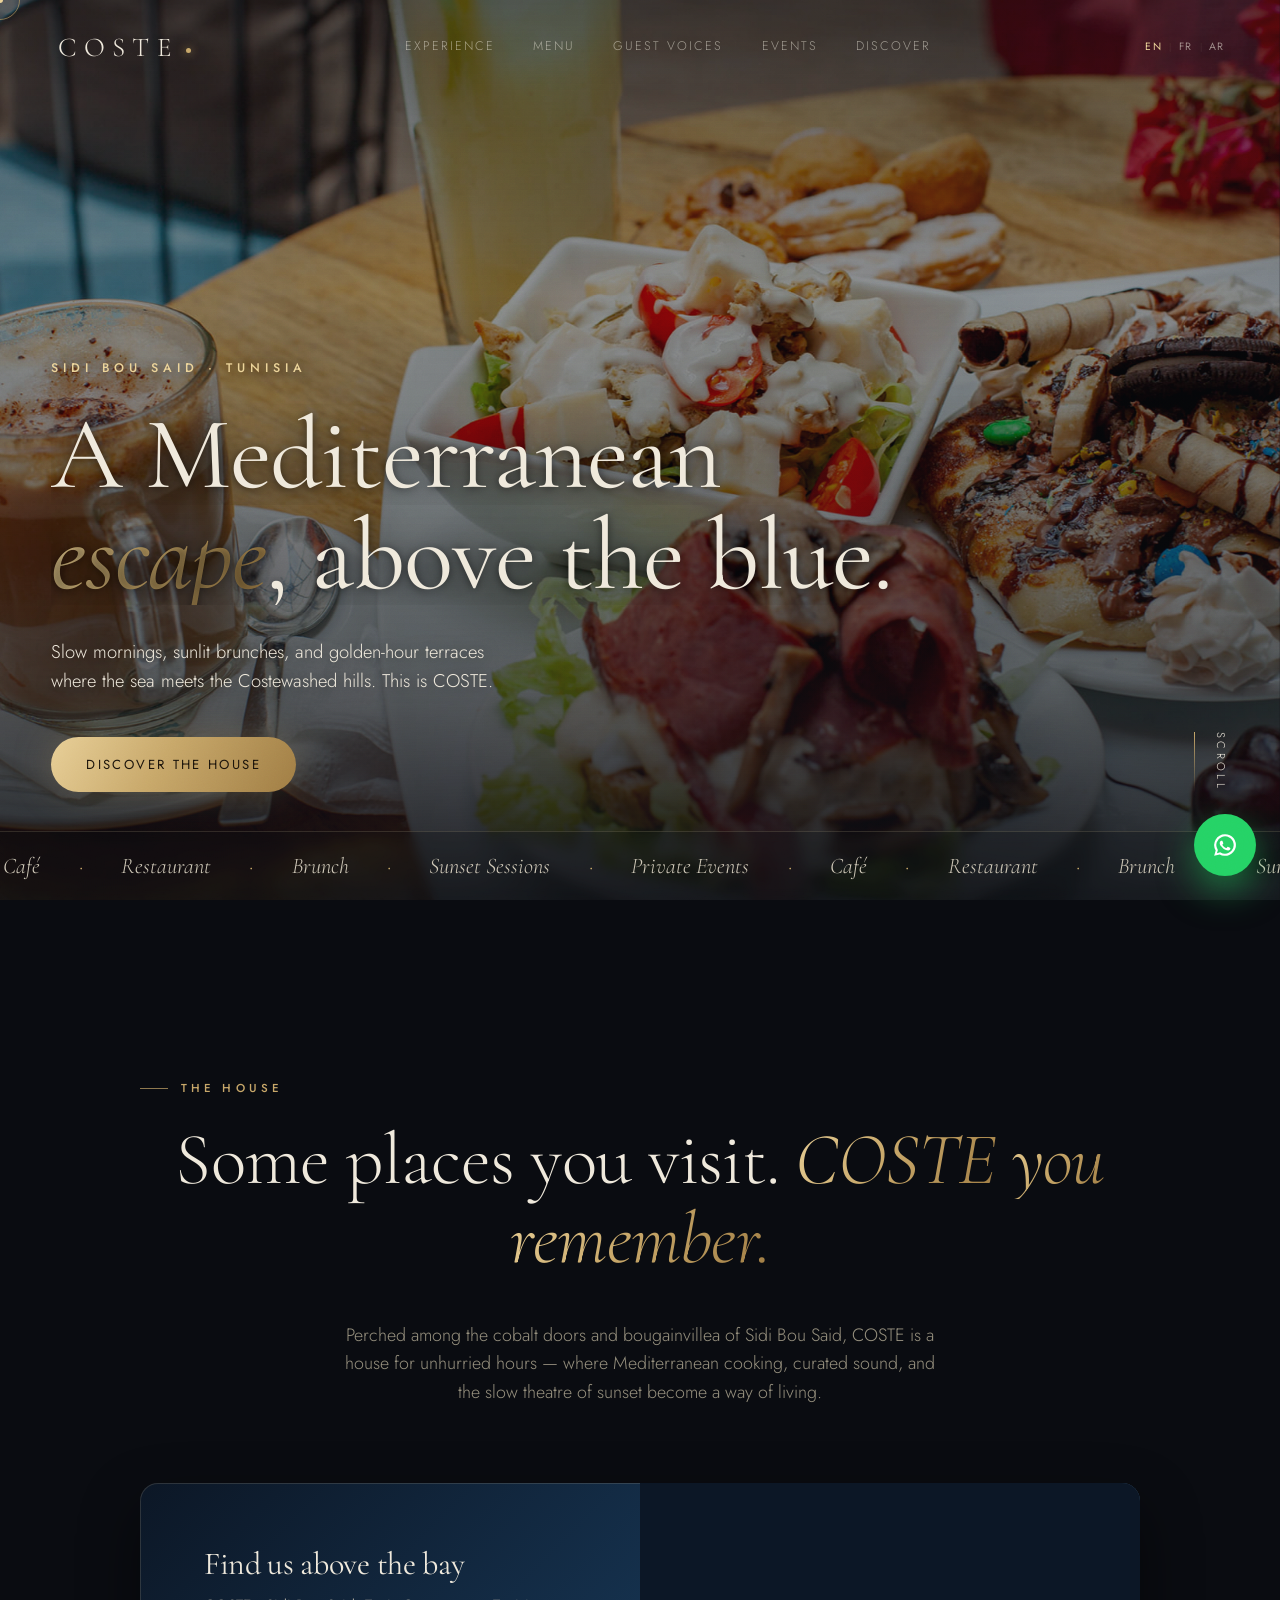
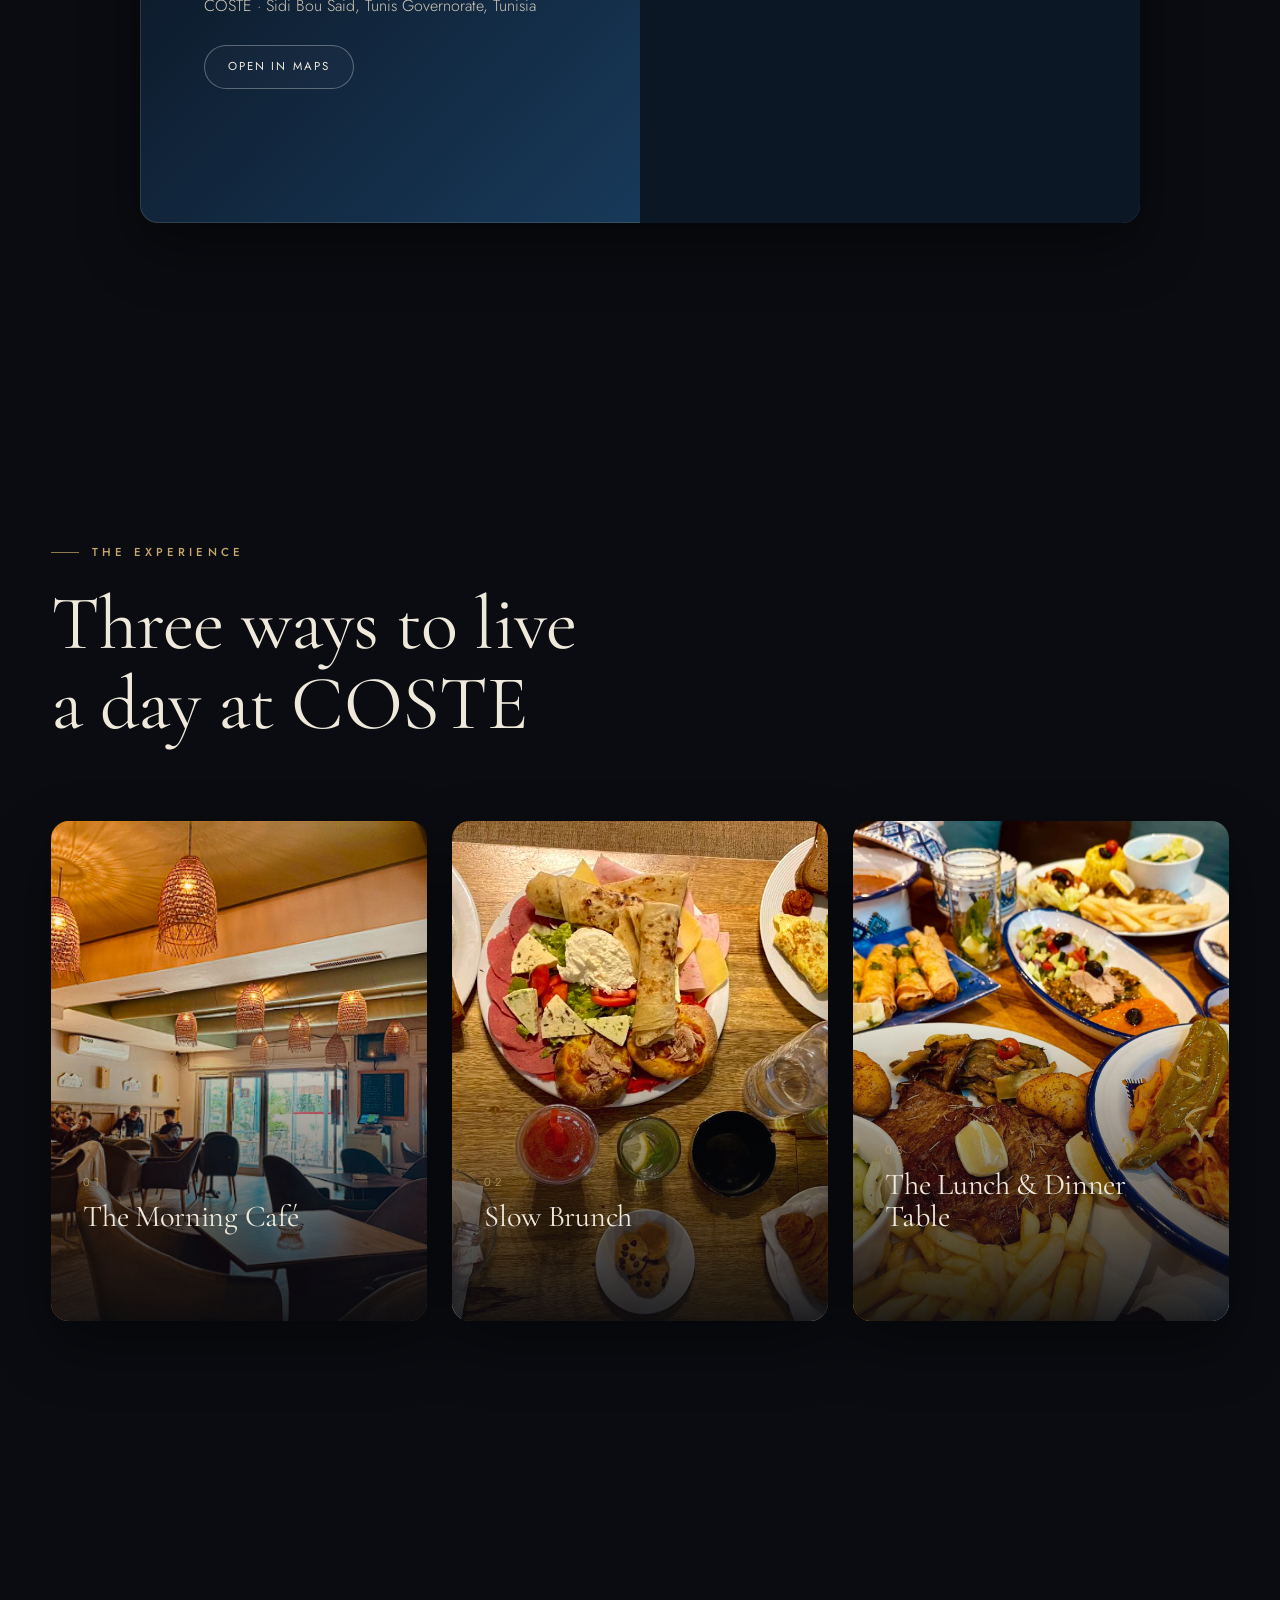
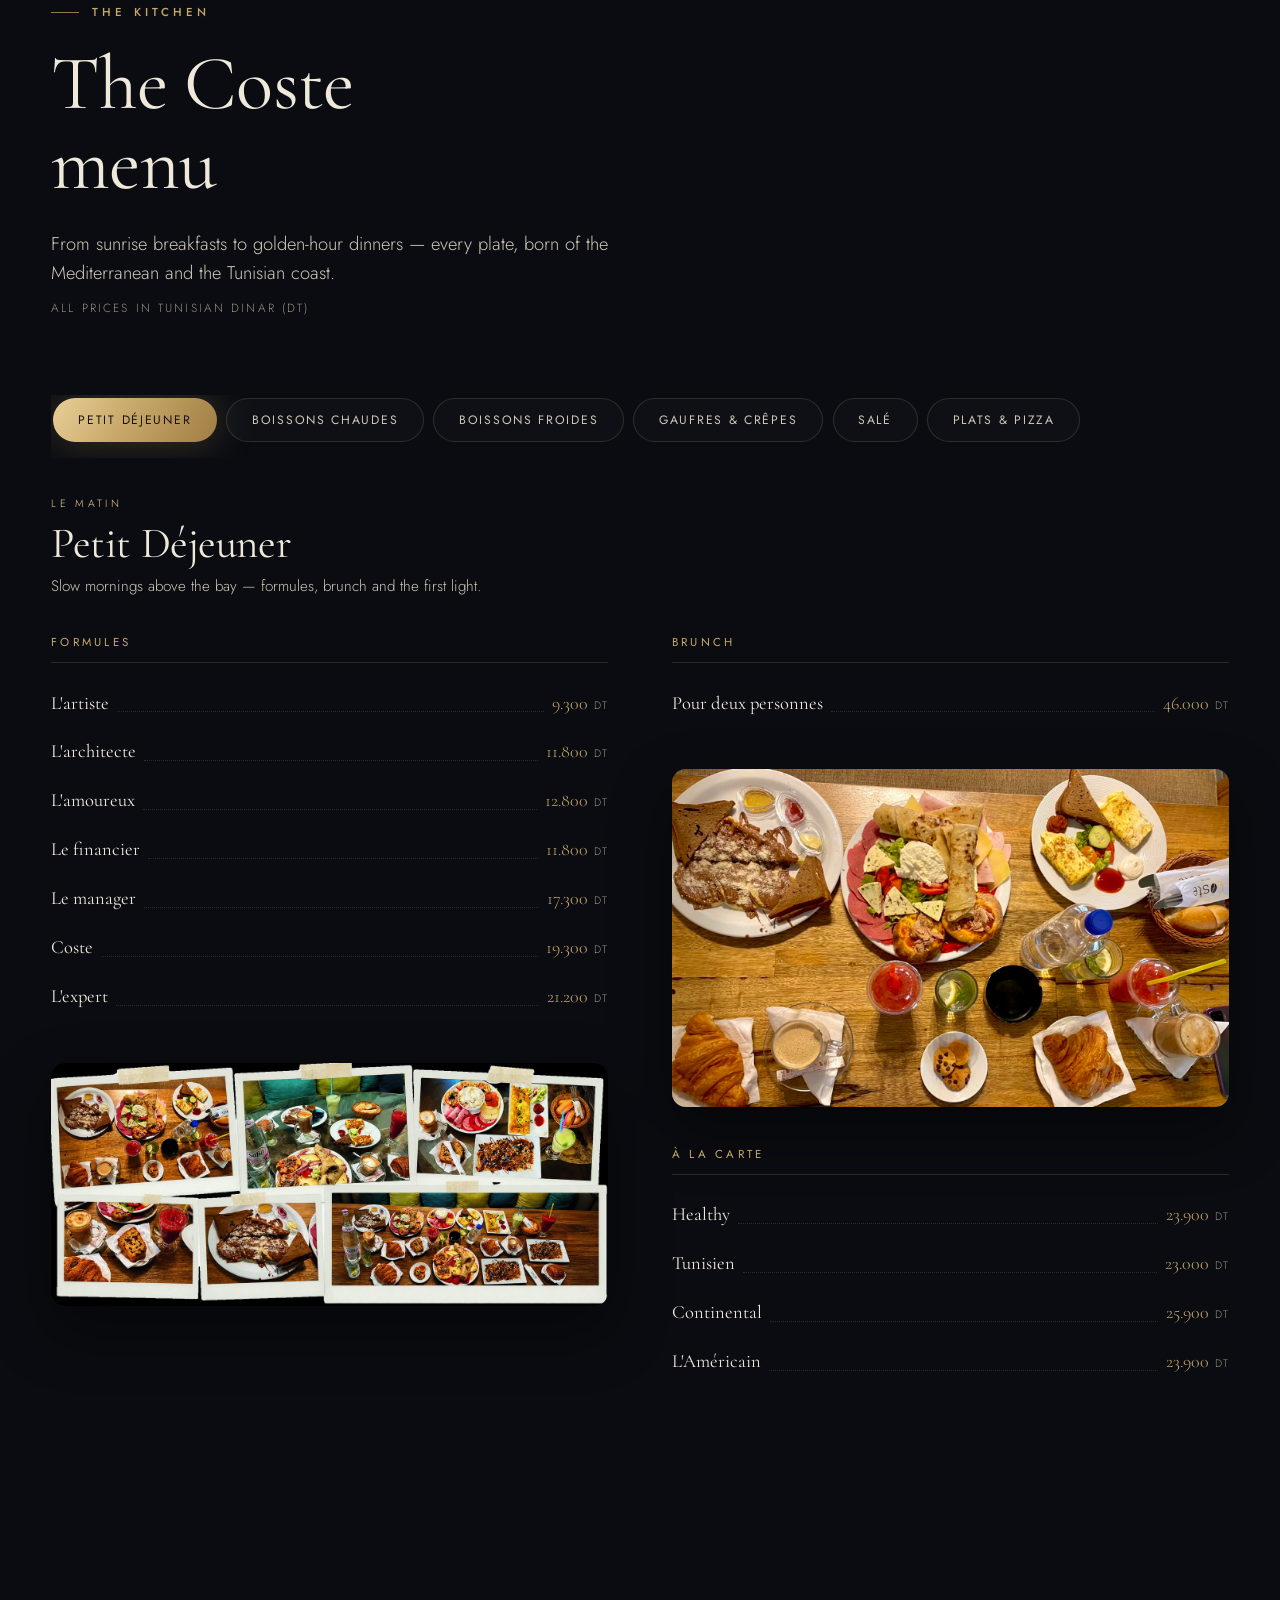
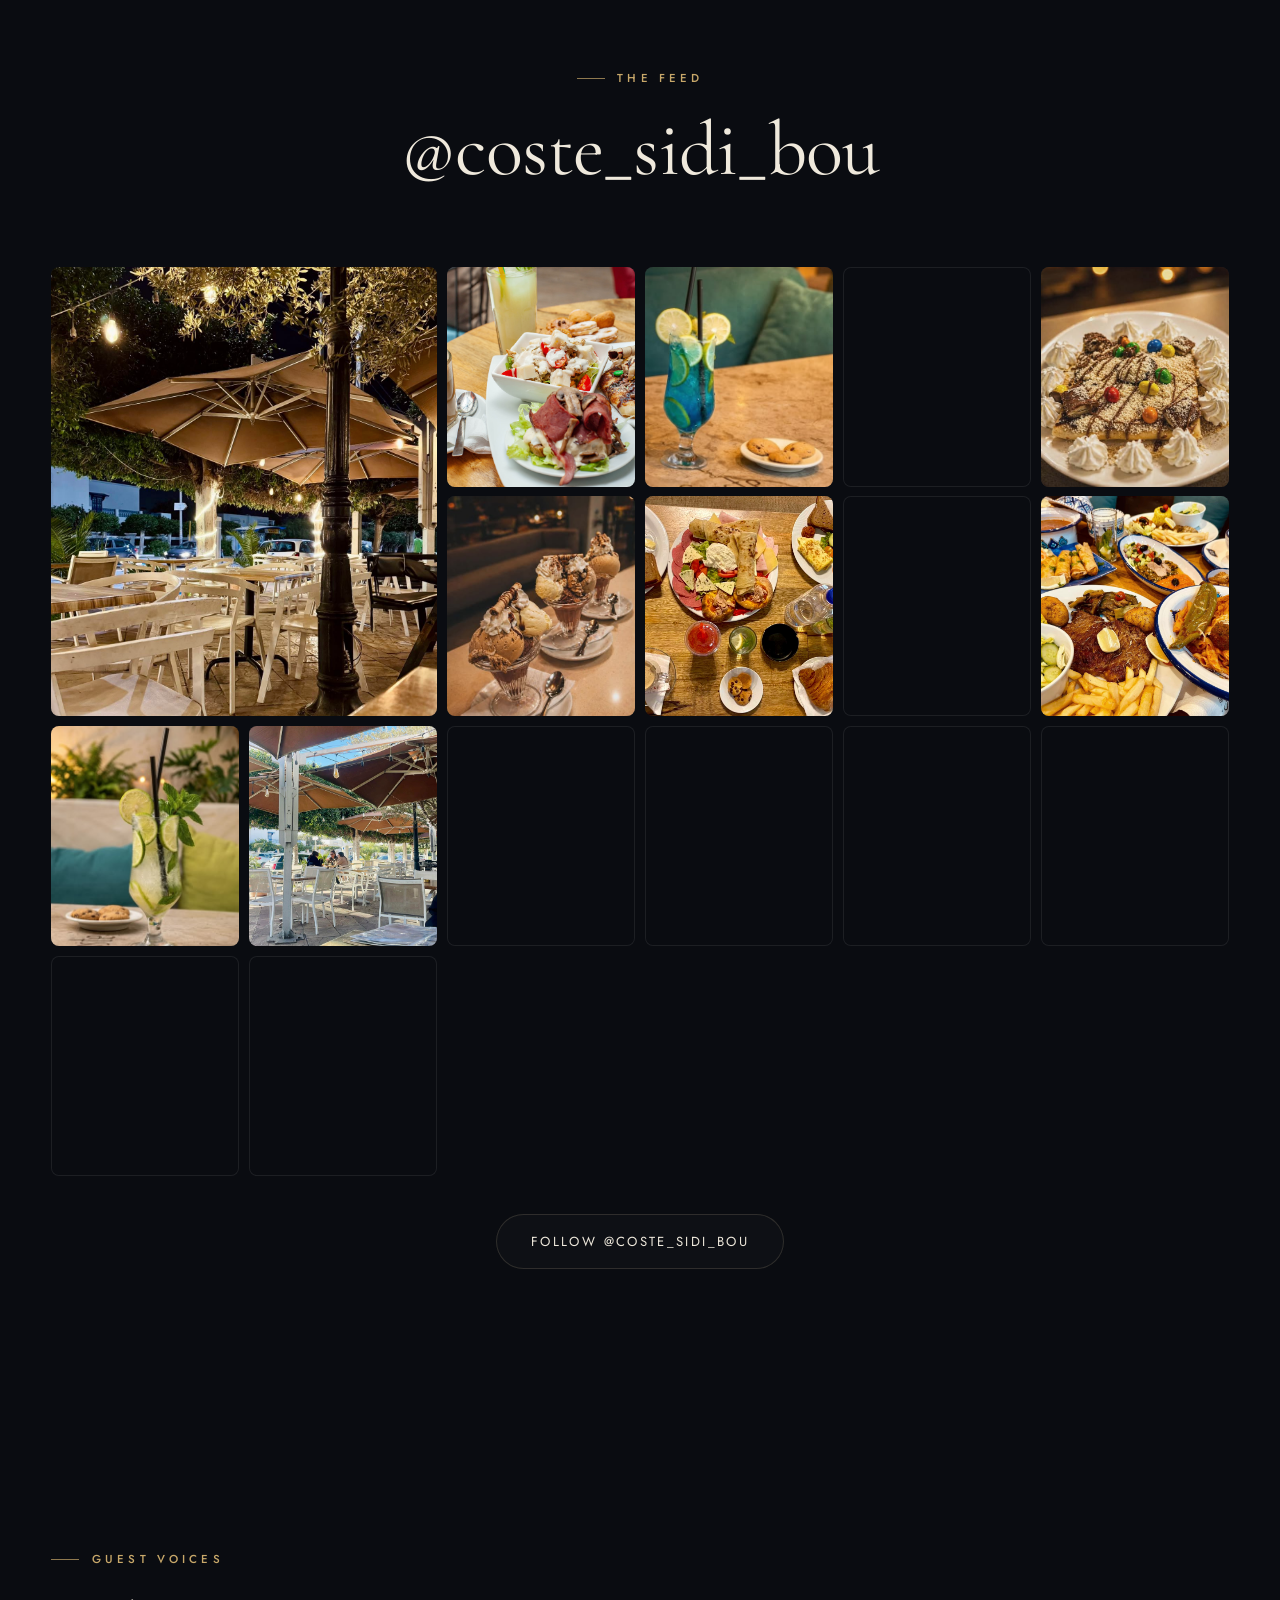
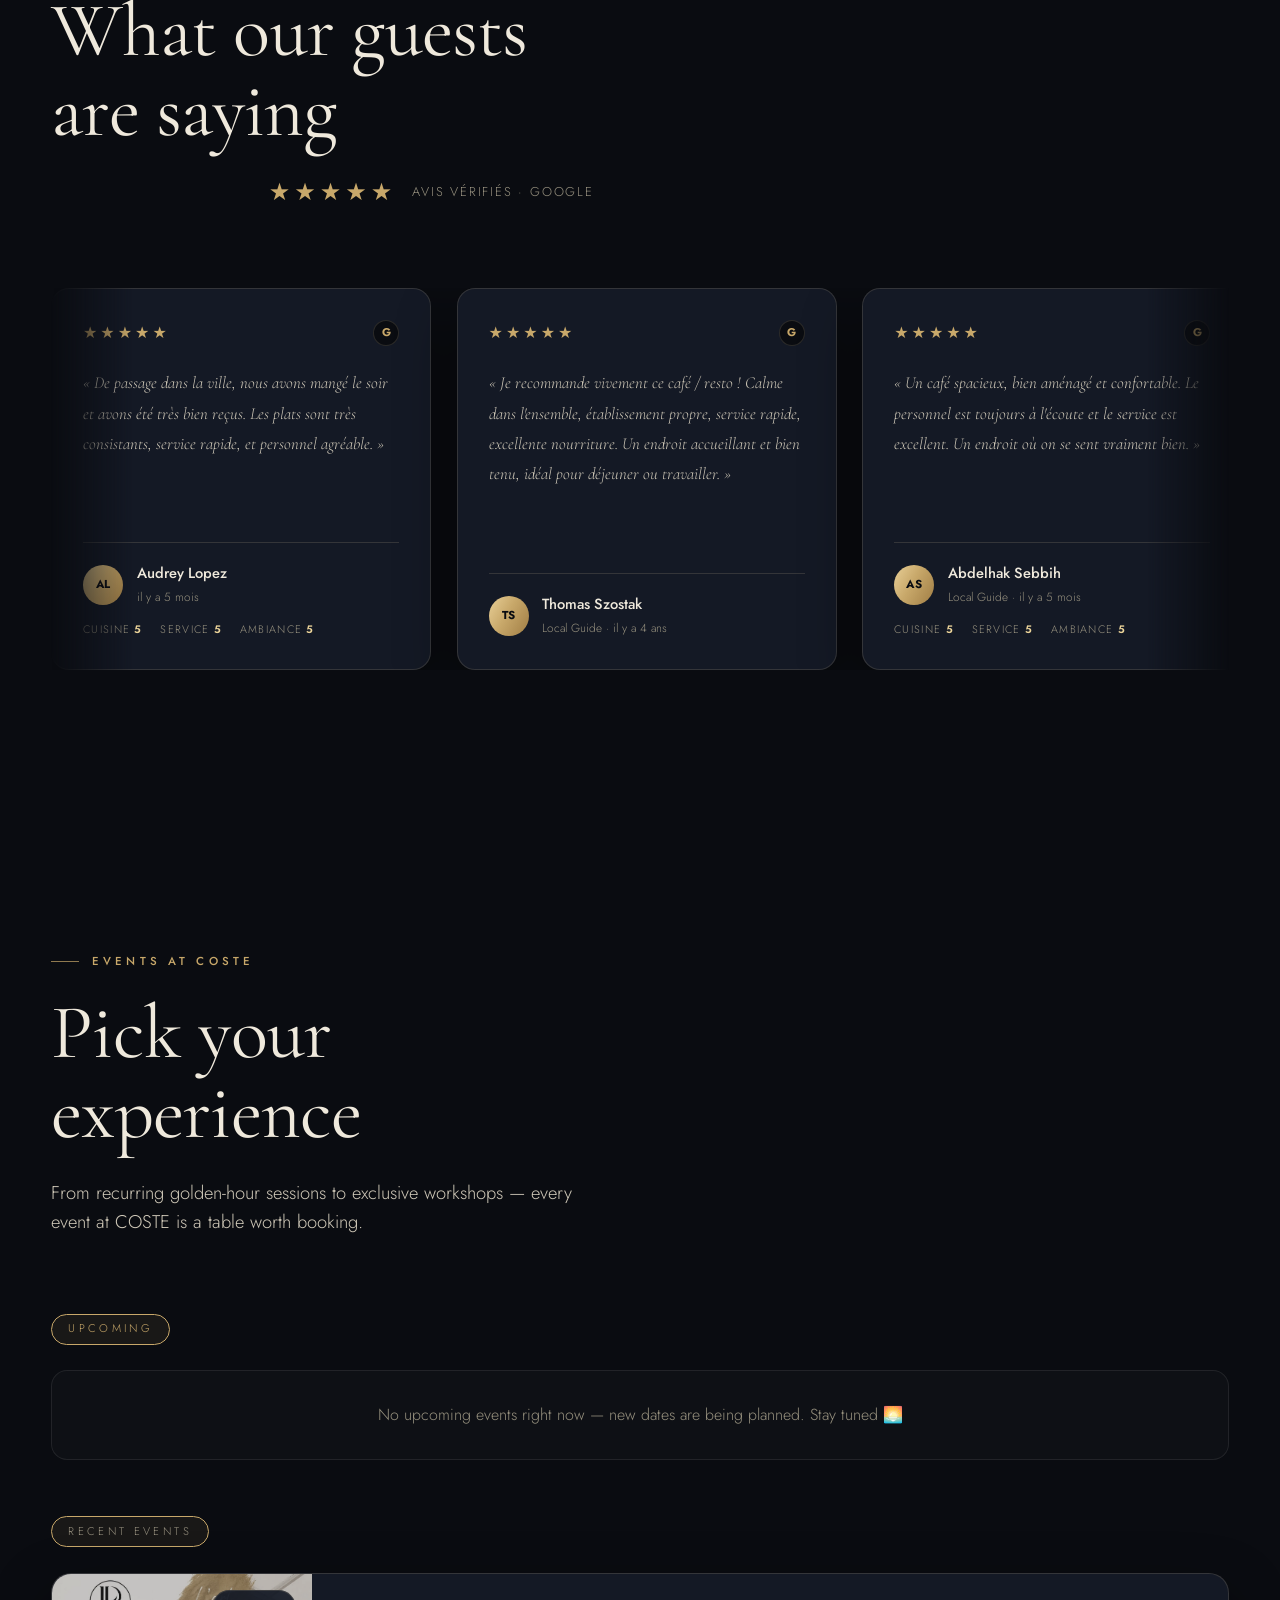
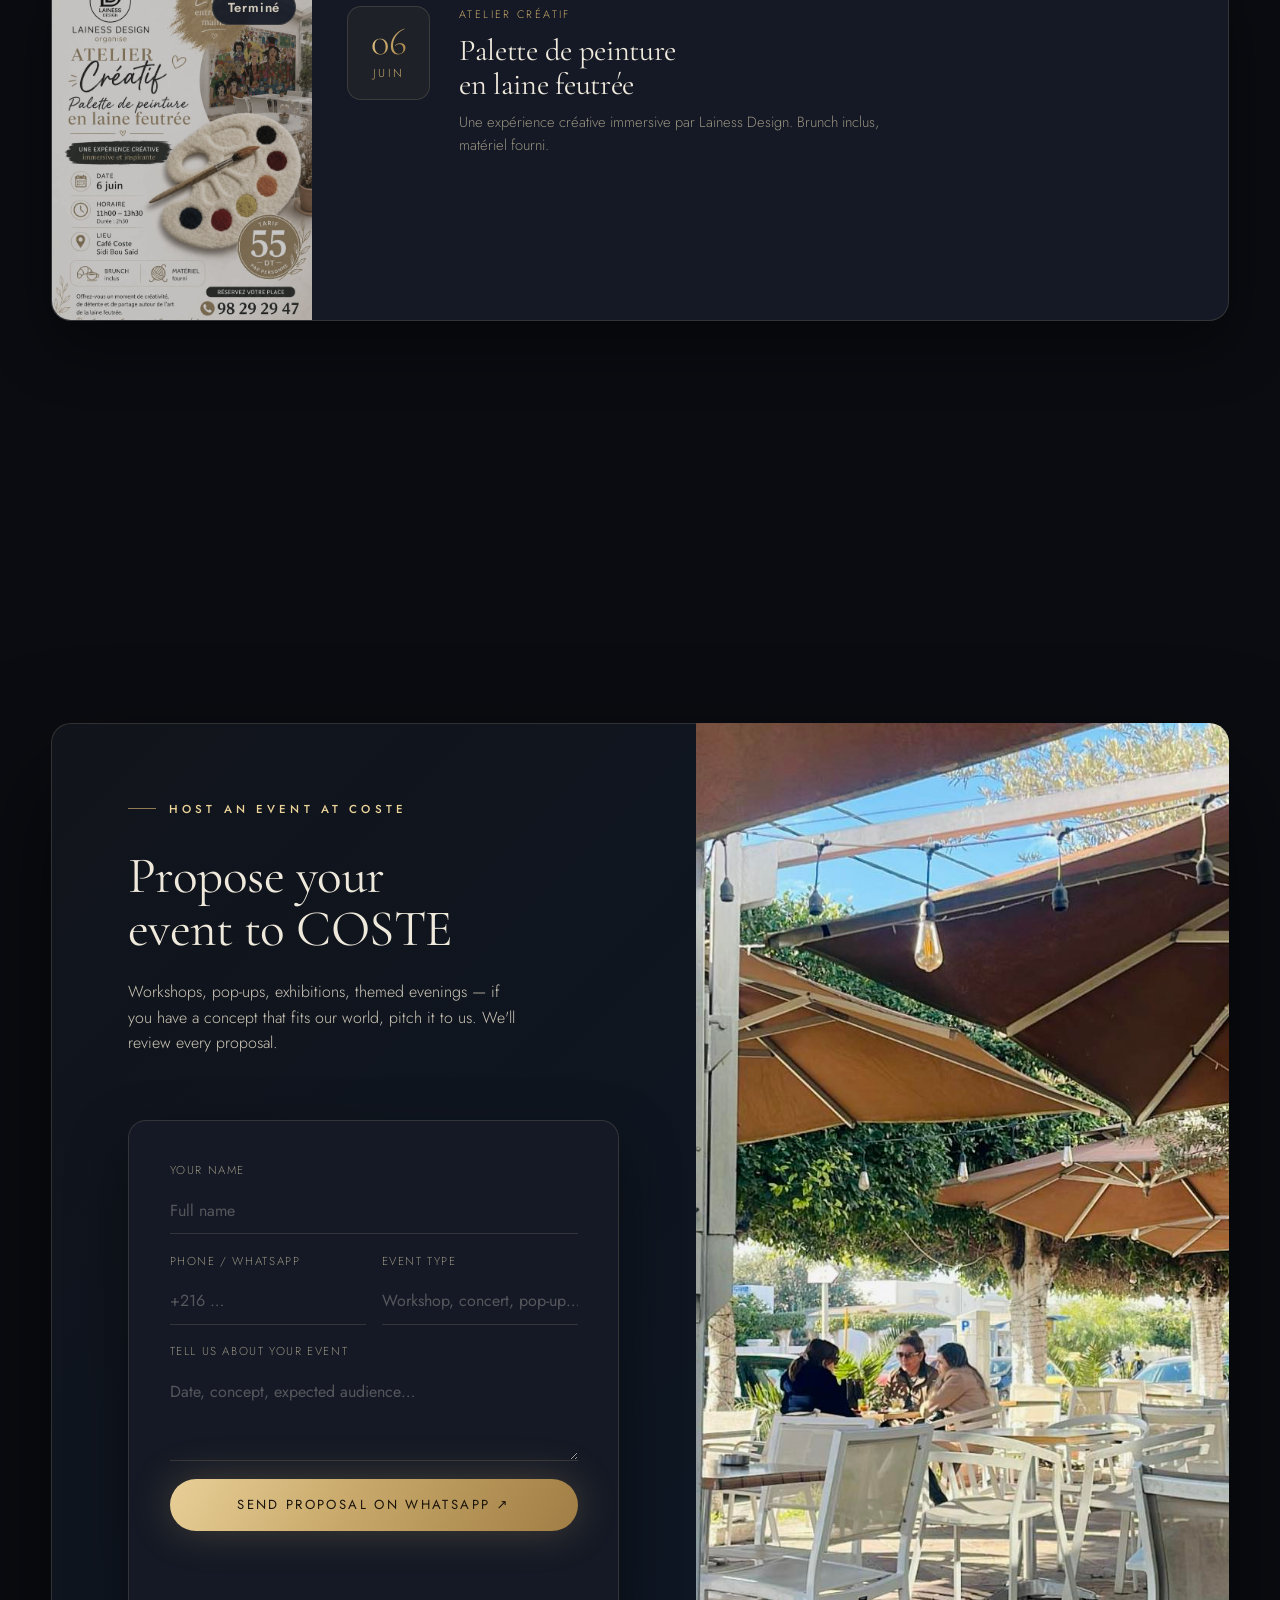
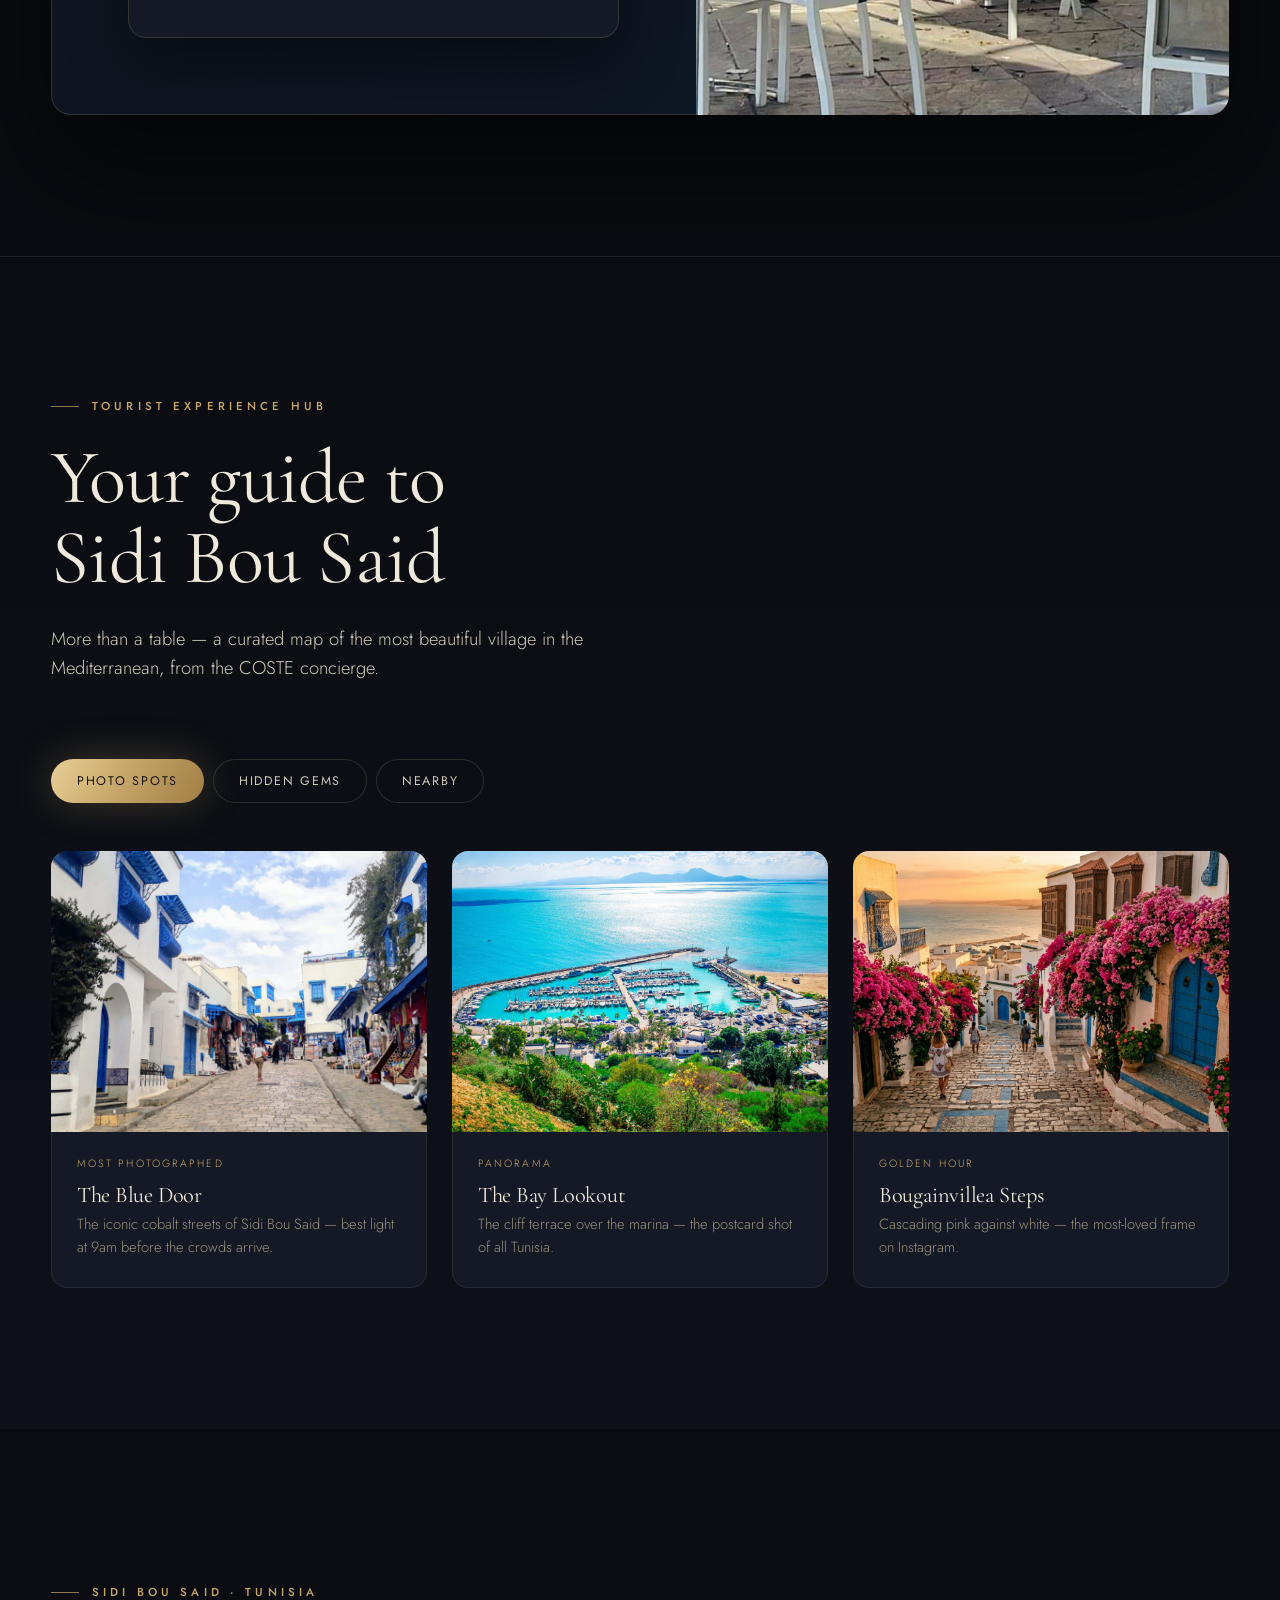
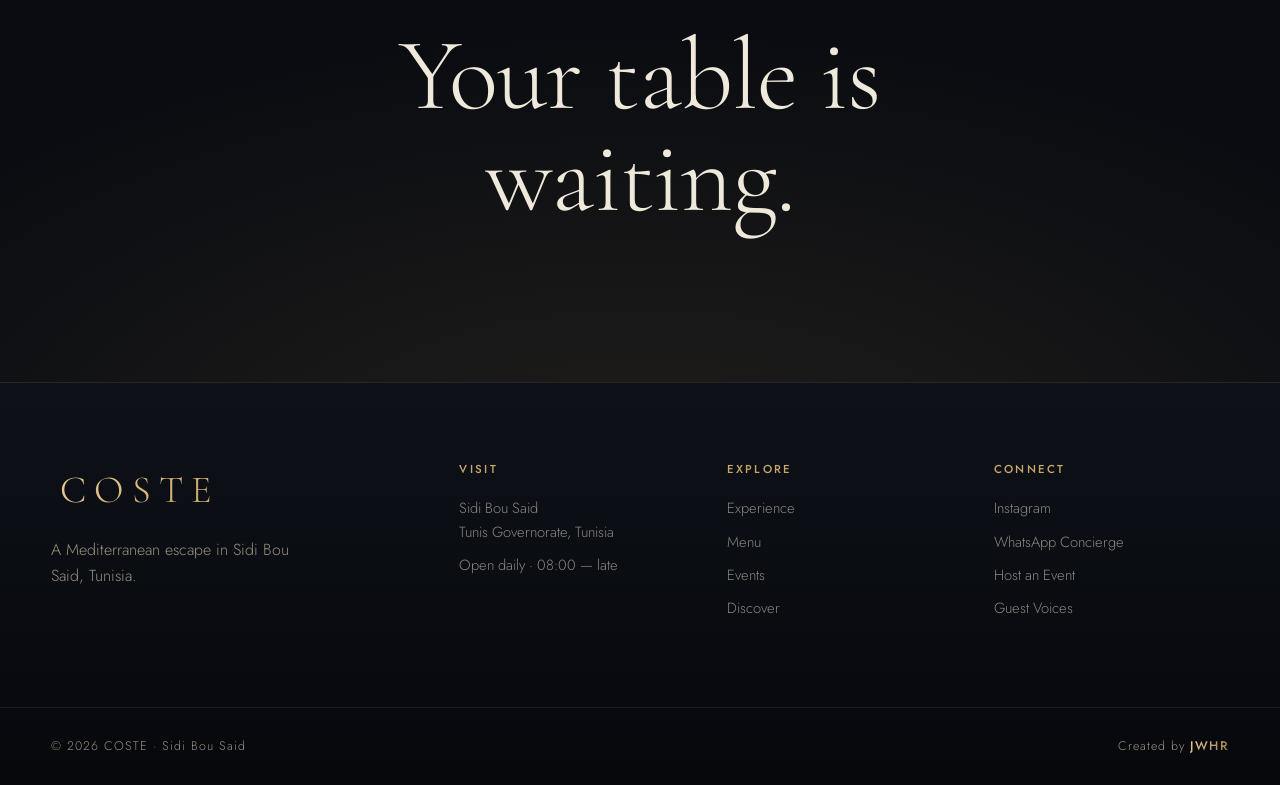
==== commit 448b319a: "Install Vercel Speed Insights with latest docs # Vercel Speed Insights Implementation  ## Summary Su" ====
--- a/index.html
+++ b/index.html
@@ -17,6 +17,10 @@
 <link href="https://fonts.googleapis.com/css2?family=Cormorant+Garamond:ital,wght@0,300;0,400;0,500;0,600;1,300;1,400&family=Jost:wght@200;300;400;500;600&display=swap" rel="stylesheet" />
 
 <link rel="stylesheet" href="css/styles.css" />
+
+<!-- Vercel Speed Insights -->
+<script defer src="/_vercel/speed-insights/script.js"></script>
+
 <!-- Highest quality image rendering -->
 <style>
 img{image-rendering:-webkit-optimize-contrast;image-rendering:crisp-edges}
--- a/css/styles.css
+++ b/css/styles.css
@@ -735,20 +735,35 @@
 
 /* ── Host an Event — clean single-column layout on phones & tablets ── */
 @media (max-width:900px){
-  #host .events__private{grid-template-columns:1fr;margin-top:1.5rem}
+  #host .events__private{grid-template-columns:1fr;margin-top:1.5rem;border-radius:16px}
   #host .events__private-media{order:-1;min-height:0;aspect-ratio:16/9}
-  #host .events__private-media img{transform:none!important}      /* no parallax over-zoom */
-  #host .events__private-body{padding:clamp(1.6rem,5vw,2.4rem)}
-  #host .events__private-body h2,#host .events__private-body h3{font-size:clamp(1.9rem,6vw,2.6rem);margin-bottom:1rem}
+  #host .events__private-media img{transform:none!important}
+  #host .events__private-body{padding:clamp(1.25rem,4vw,2.4rem)}
+  #host .events__private-body h2,#host .events__private-body h3{font-size:clamp(1.7rem,5.5vw,2.6rem);margin-bottom:1rem}
   #host .events__private-body>p:not(.kicker){margin-bottom:1.4rem}
-  #host .leadform{background:transparent;box-shadow:none;padding:0;margin-top:1.4rem!important}
-  /* card is removed on mobile, so give the fields visible boxes (otherwise
-     they read as empty underlines floating on the dark panel) */
-  #host .leadform .field input,#host .leadform .field textarea{
+  #host .leadform{background:transparent;box-shadow:none;padding:0;margin-top:1.2rem!important}
+  #host .leadform .field-row{grid-template-columns:1fr}
+  #host .leadform .field input,
+  #host .leadform .field textarea{
     border:1px solid var(--line);border-radius:10px;
     padding:.85rem 1rem;background:rgba(255,255,255,.05);
+    font-size:1rem;        /* prevents Android auto-zoom on focus */
+    width:100%;max-width:100%;box-sizing:border-box;
+    min-height:48px;       /* Google touch target minimum */
+    -webkit-appearance:none;appearance:none;
   }
-  #host .leadform .field input:focus,#host .leadform .field textarea:focus{border-color:var(--gold);background:rgba(255,255,255,.07)}
+  #host .leadform .field input:focus,
+  #host .leadform .field textarea:focus{border-color:var(--gold);background:rgba(255,255,255,.07)}
+  #host .leadform .btn{width:100%;justify-content:center;text-align:center}
+}
+
+/* ── Very small phones (360 px and below — Infinix Hot 10, Galaxy A series) ── */
+@media (max-width:480px){
+  #host .events__private{border-radius:12px;margin-top:1rem}
+  #host .events__private-body{padding:1.1rem}
+  #host .events__private-body h2{font-size:1.7rem}
+  #host .leadform .field input,
+  #host .leadform .field textarea{padding:.75rem .875rem}
 }
 
 @media (prefers-reduced-motion:reduce){
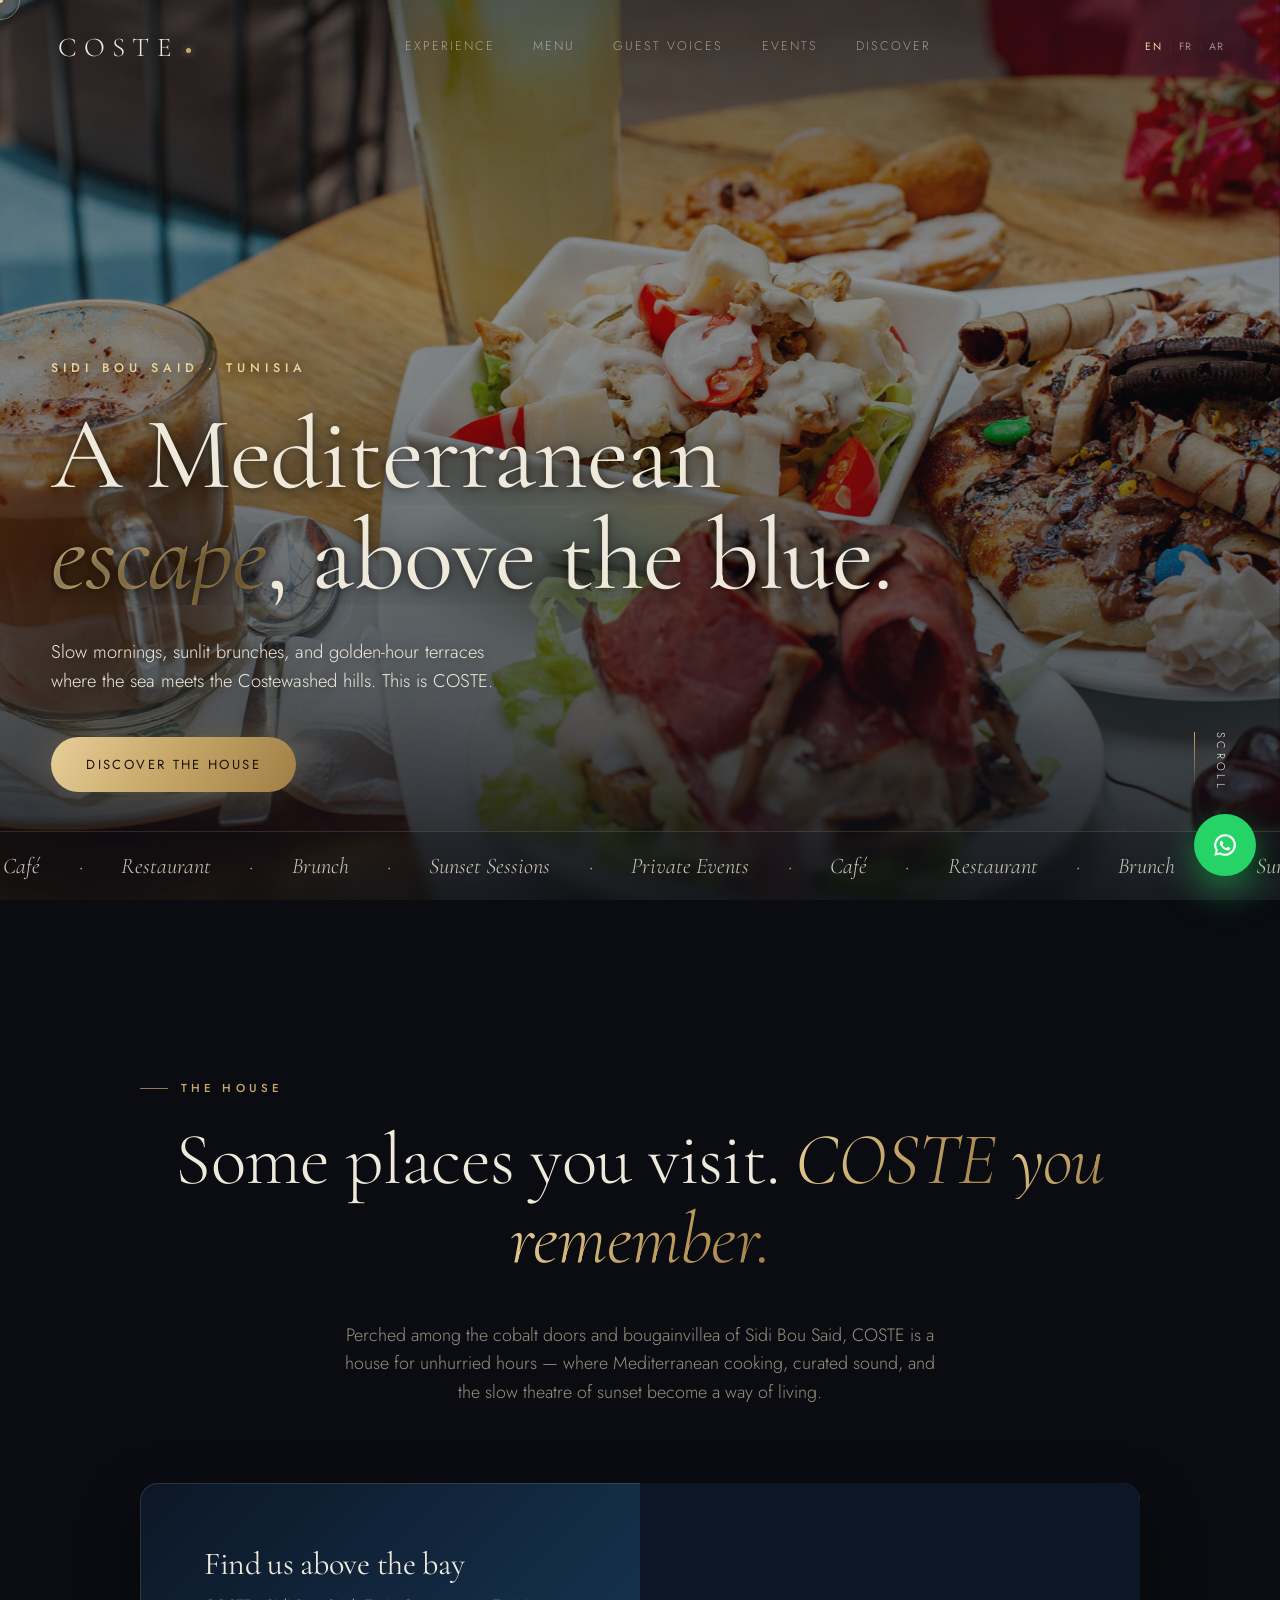
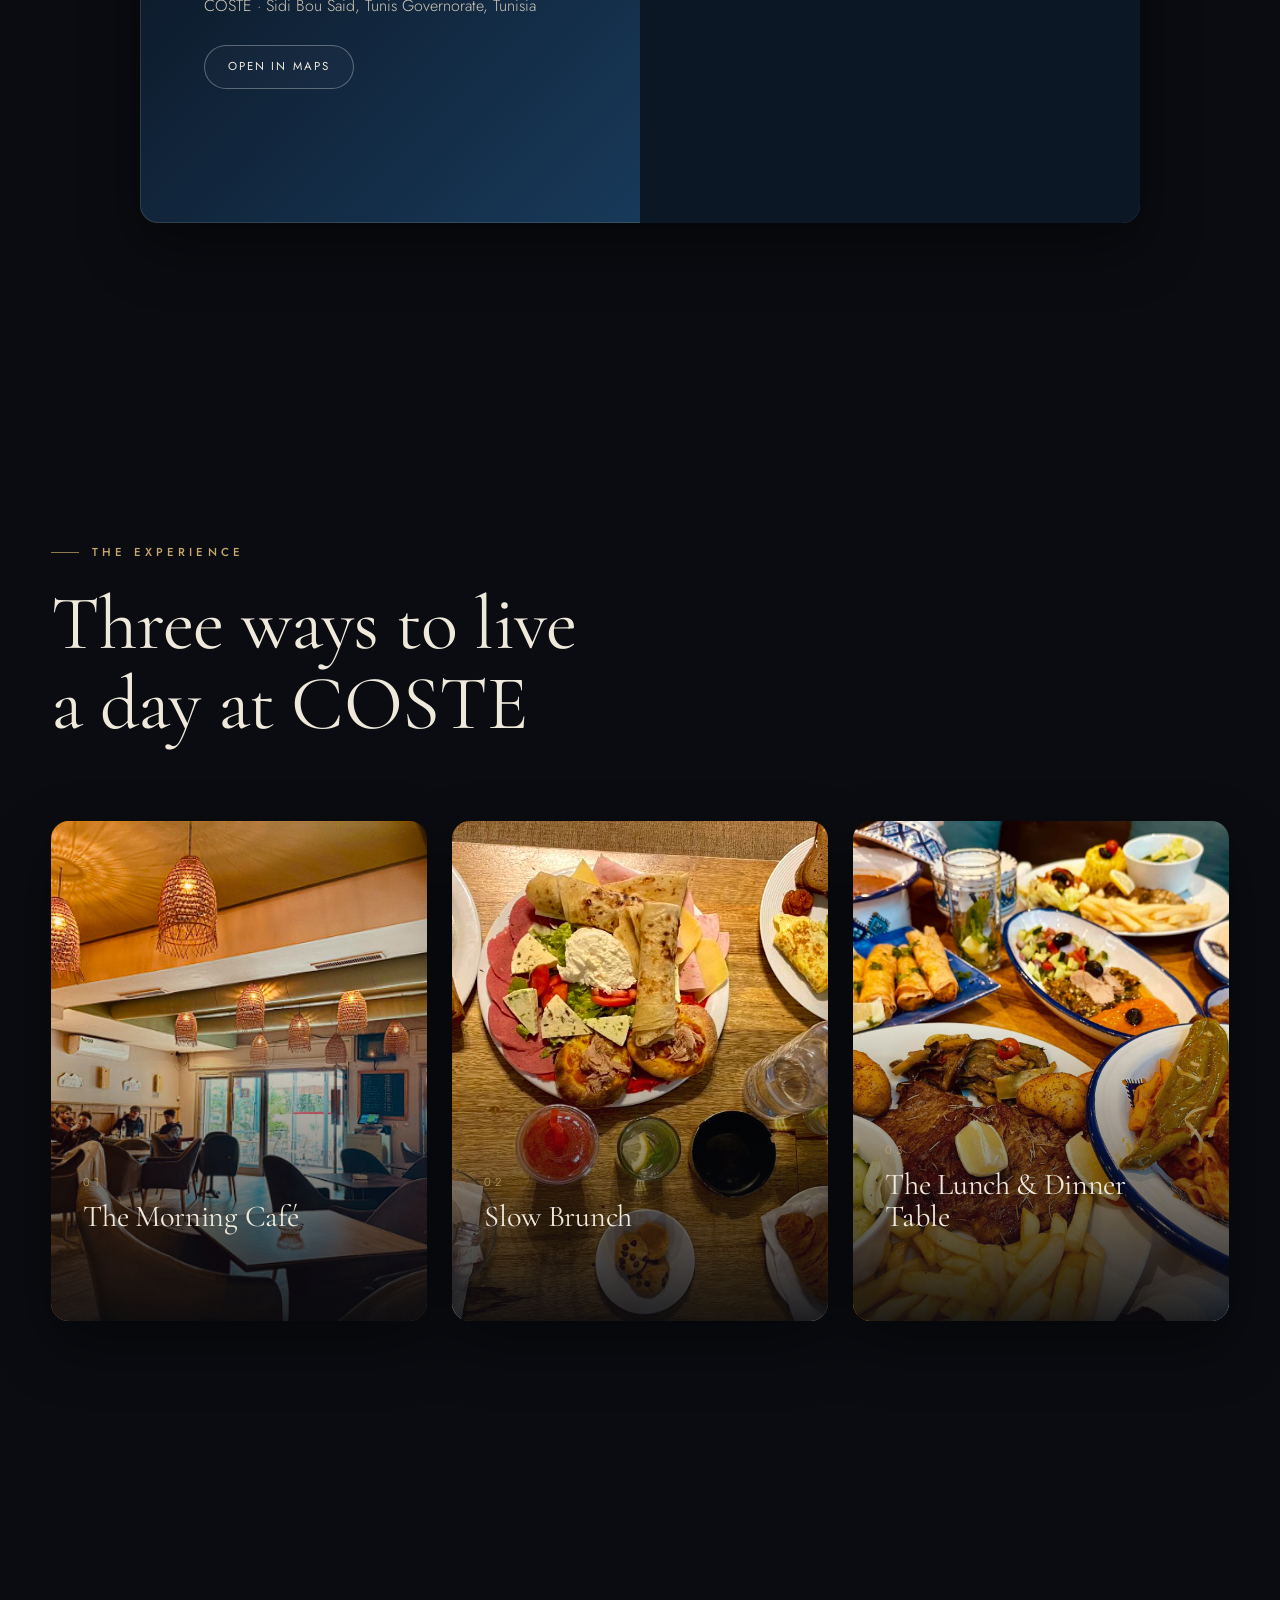
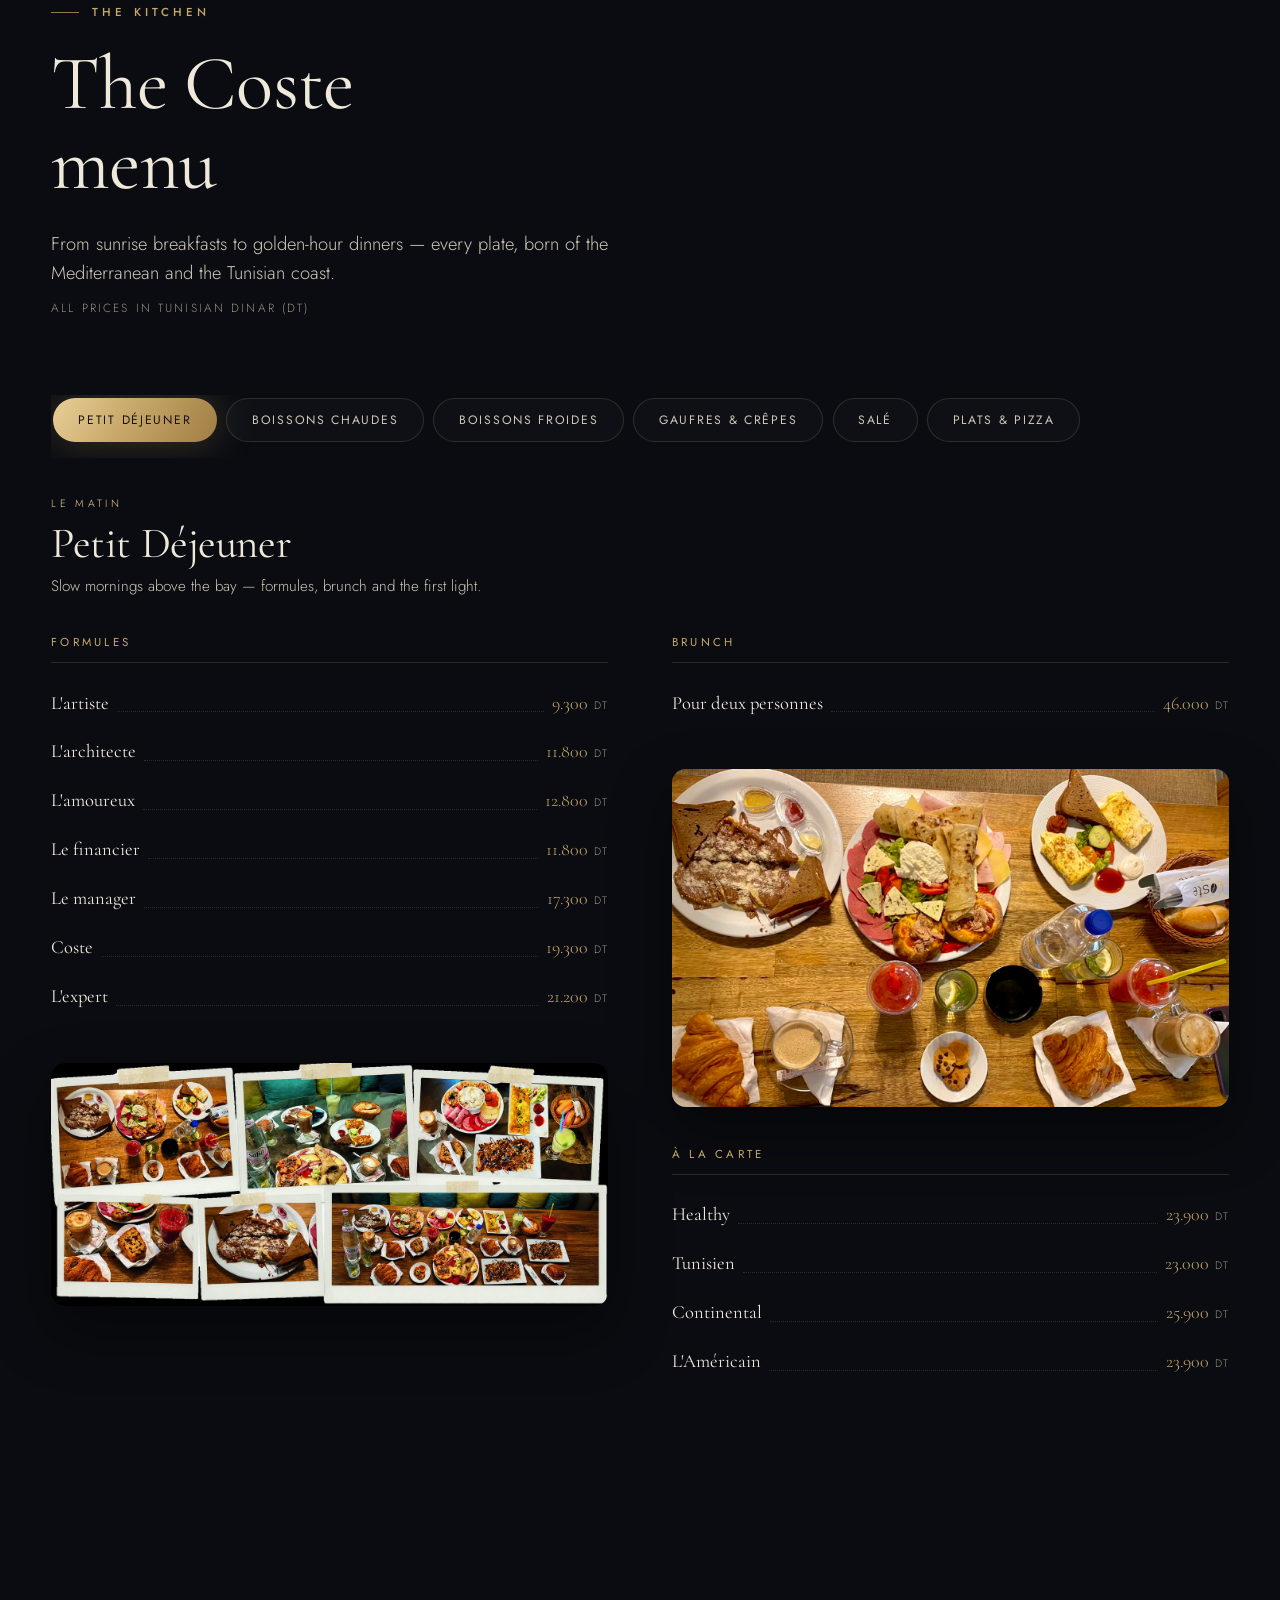
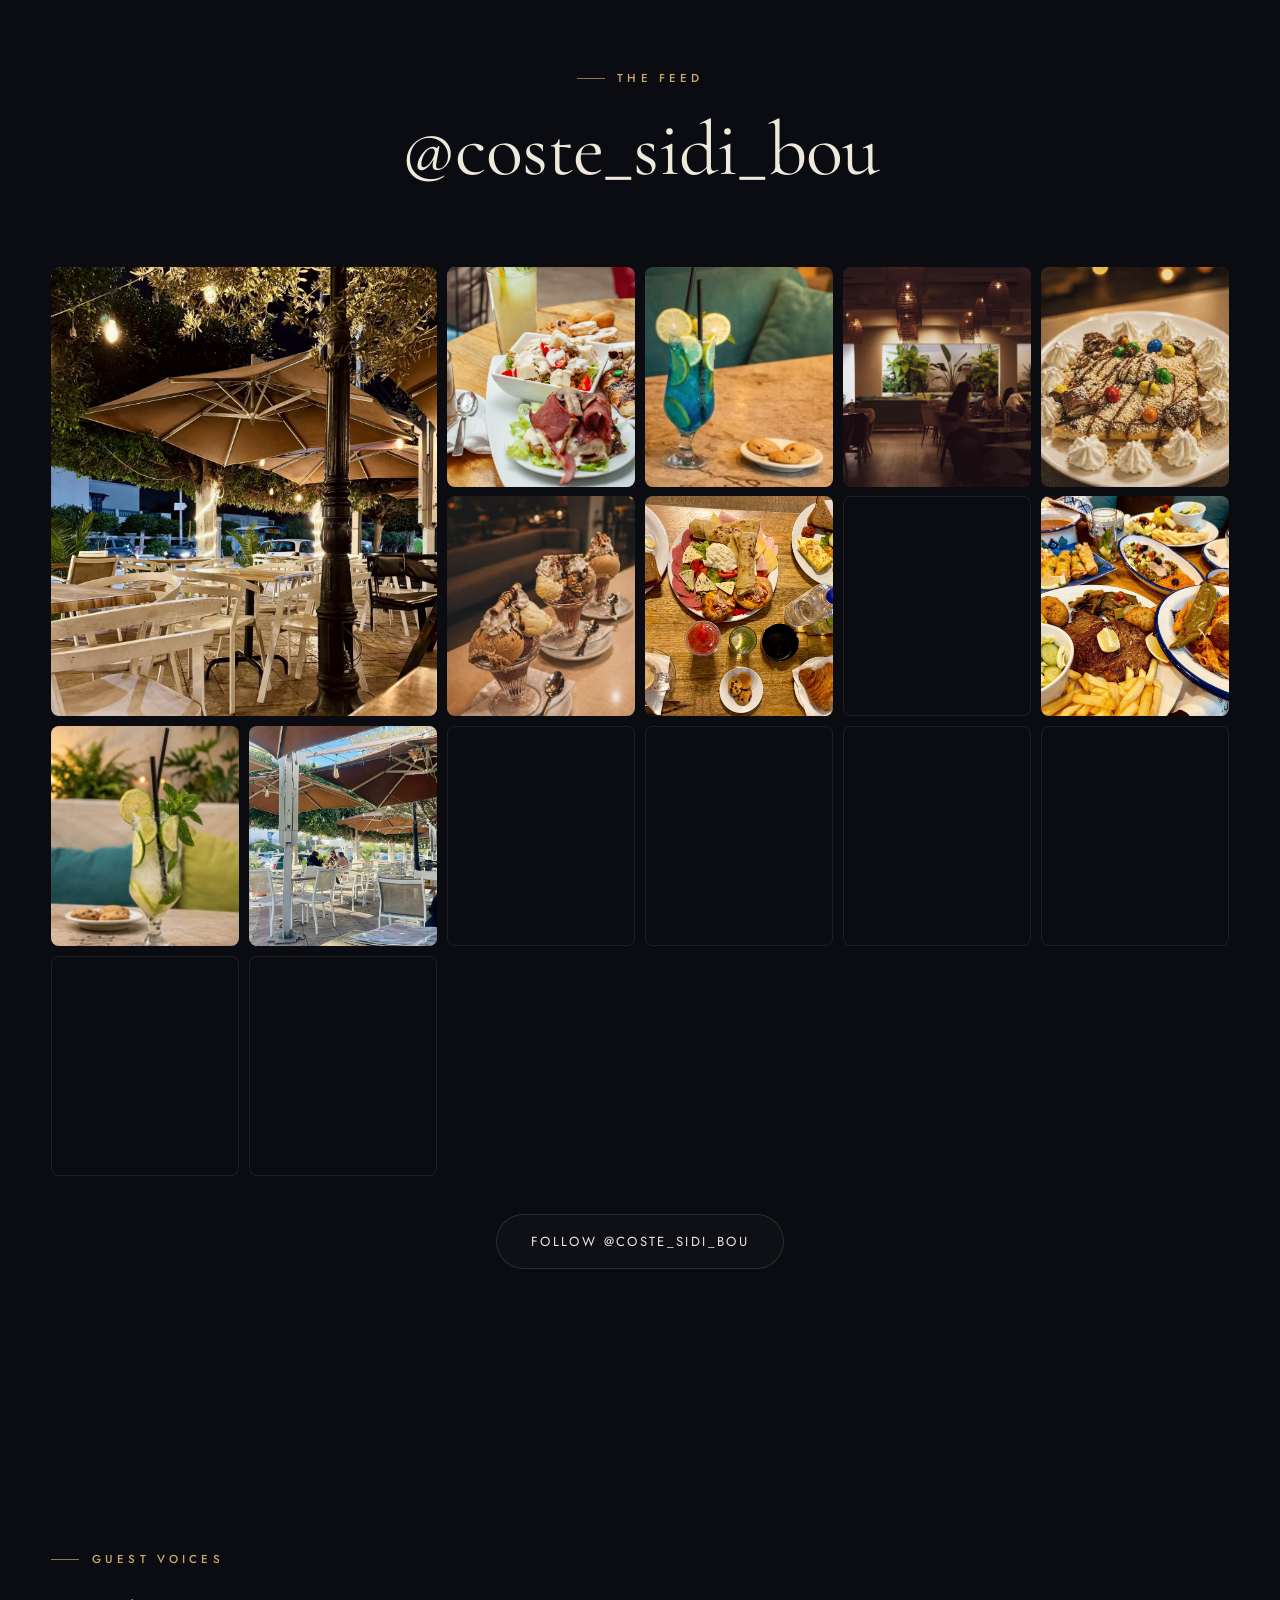
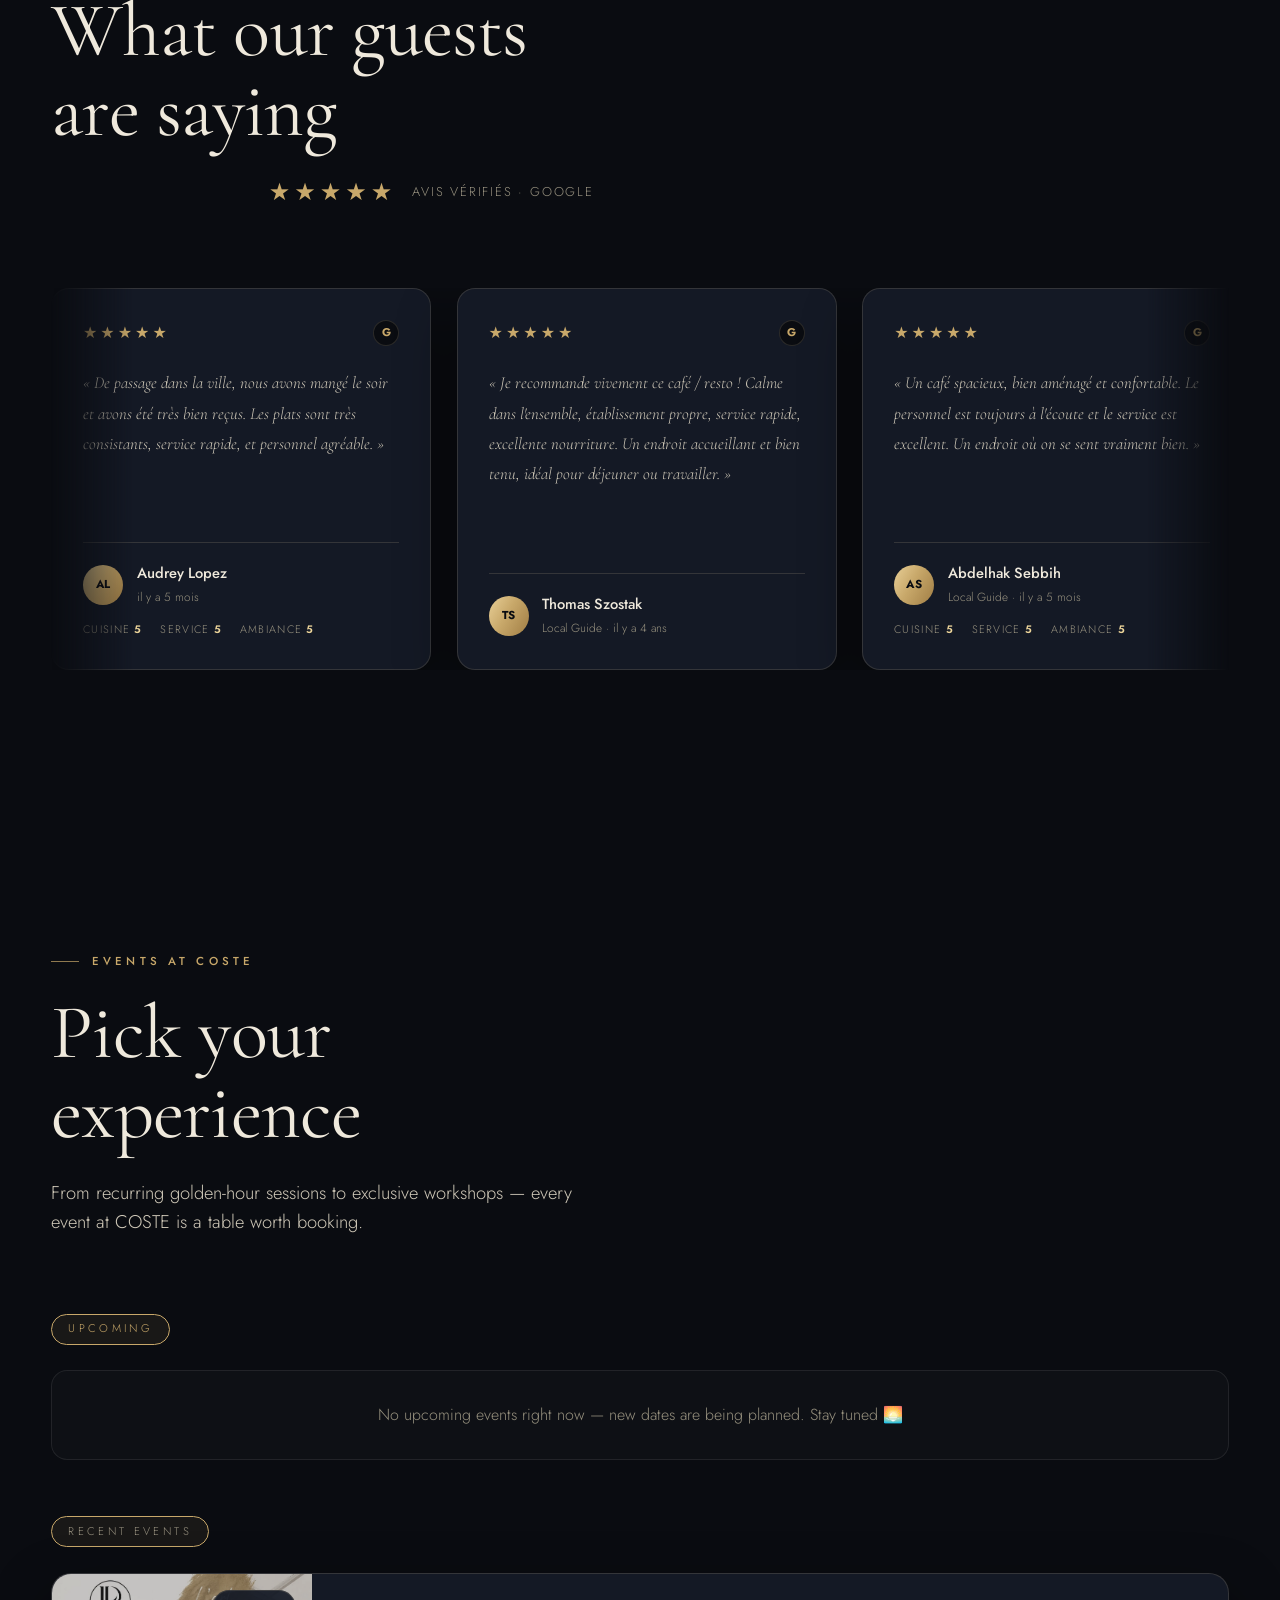
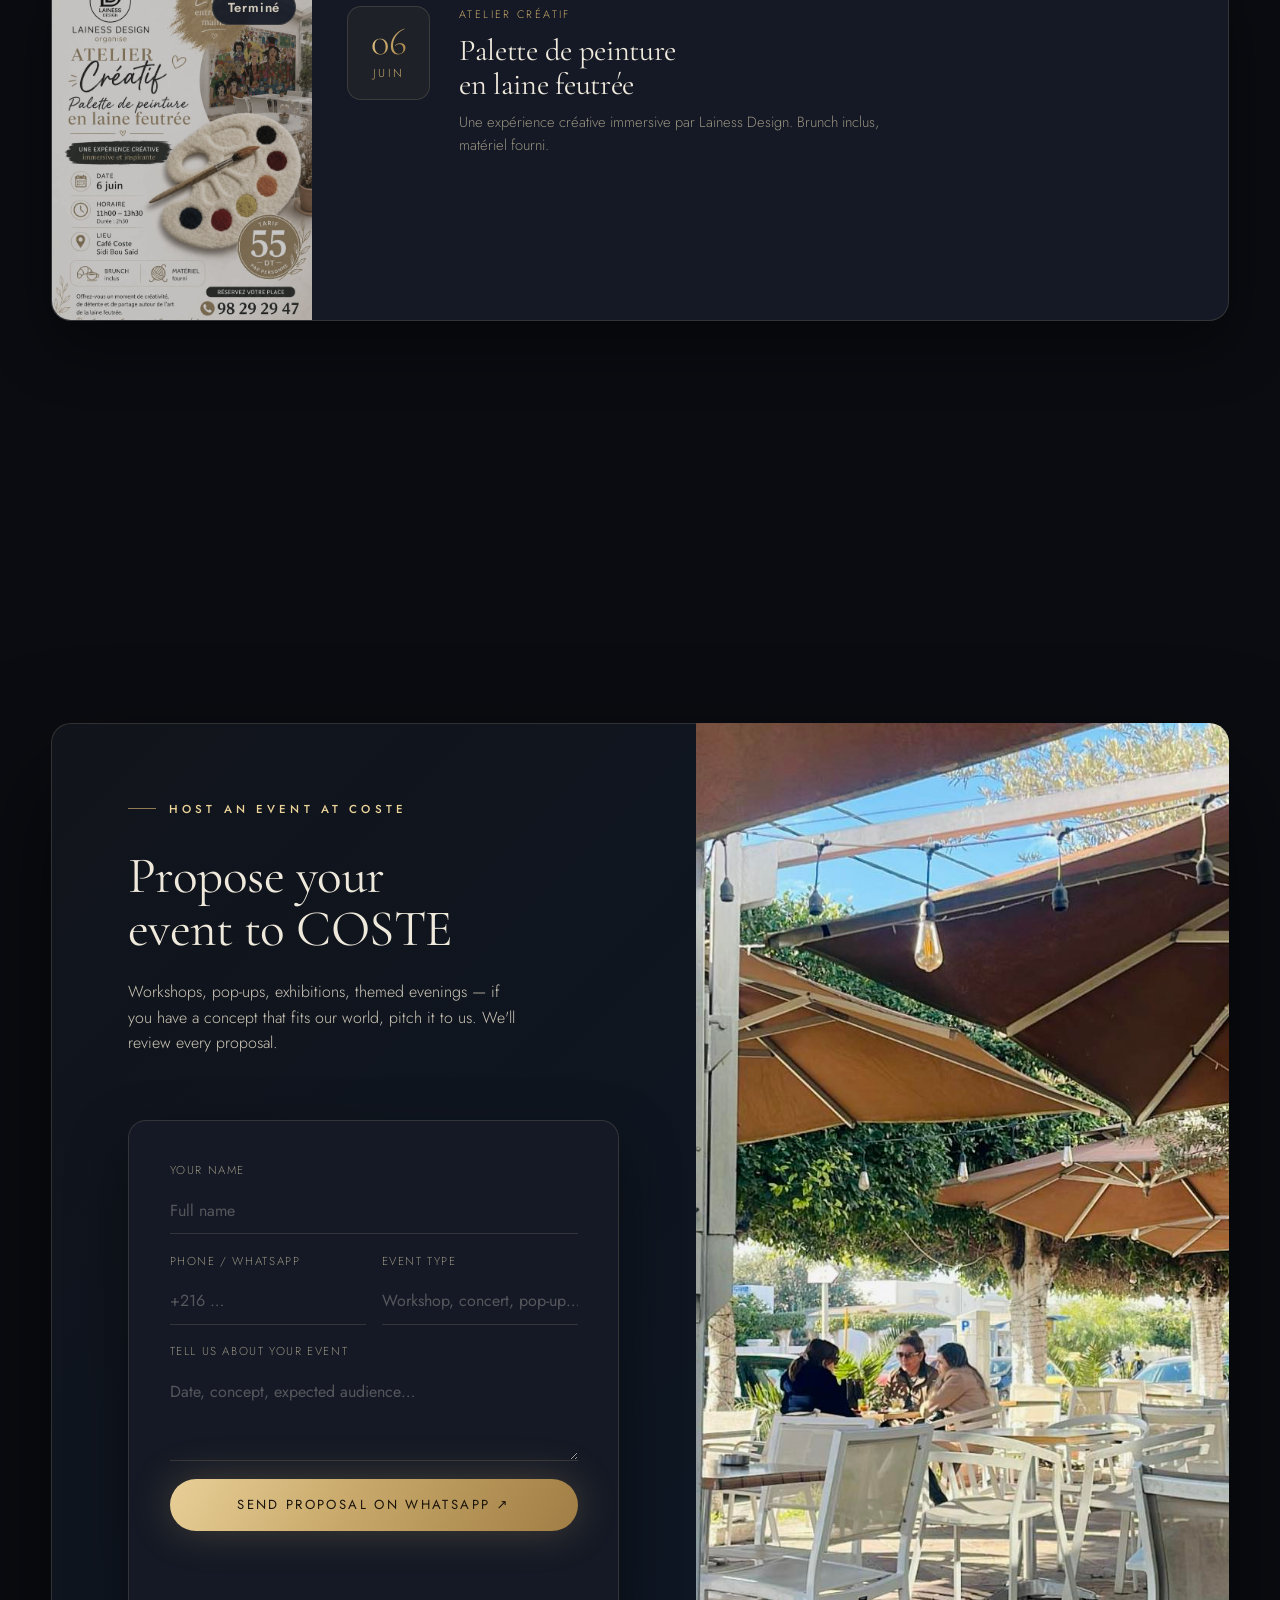
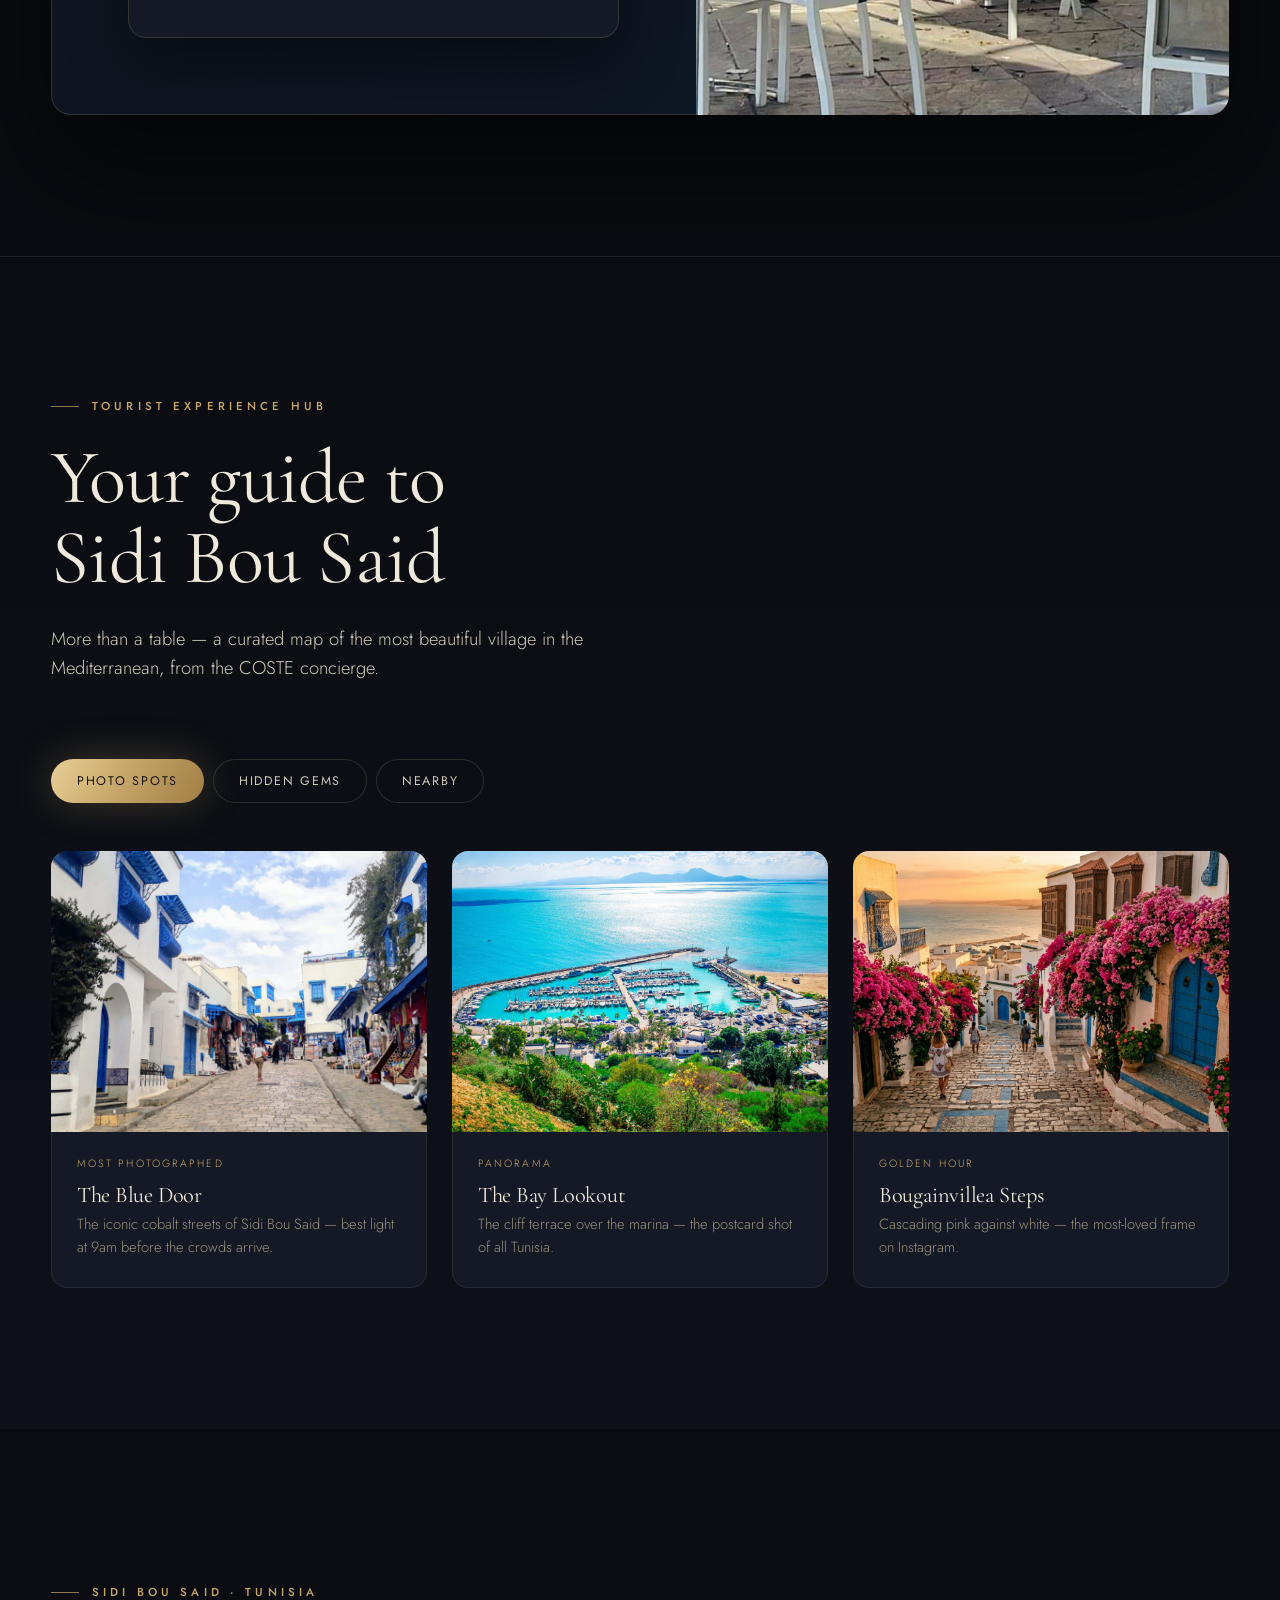
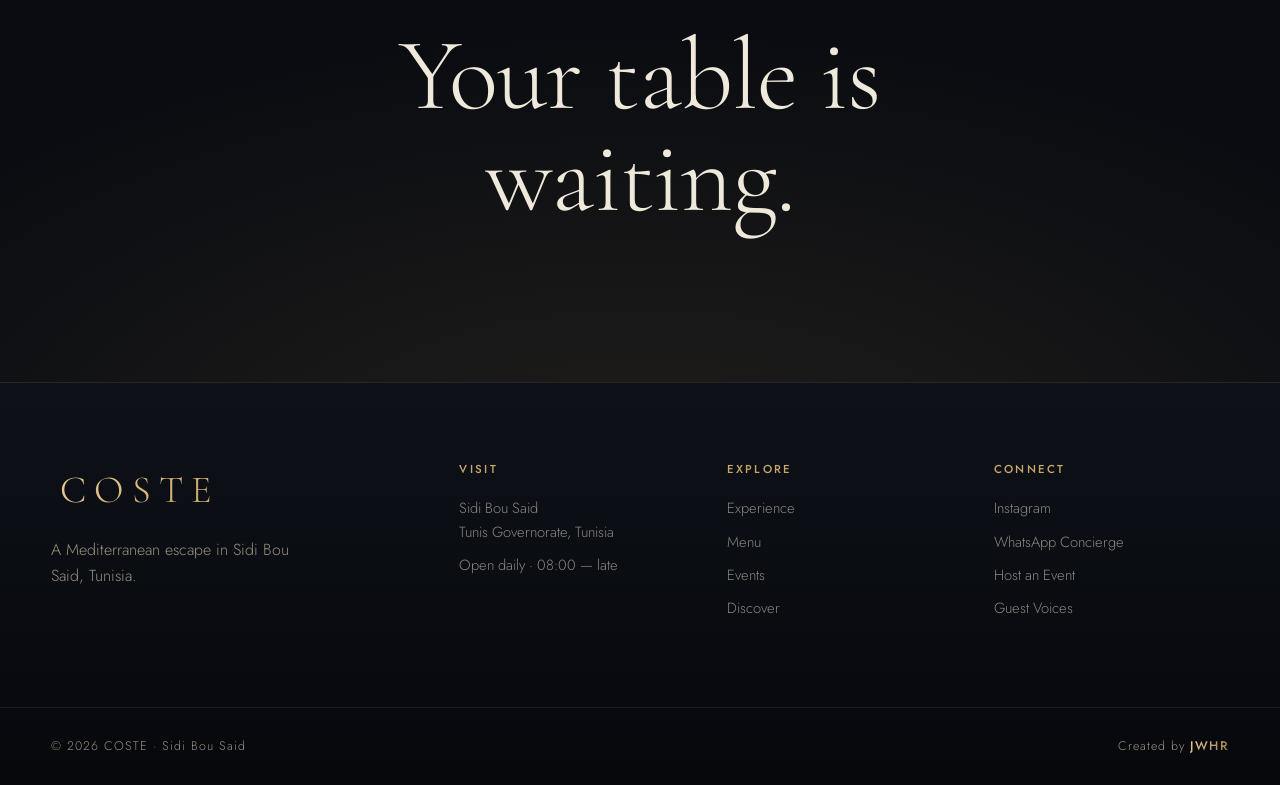
==== commit 6ab2cff2: "SEO: add structured data/canonical for index, keep internal docs out of search - Add canonical URL, " ====
--- a/index.html
+++ b/index.html
@@ -5,11 +5,37 @@
 <meta name="viewport" content="width=device-width, initial-scale=1.0" />
 <title>COSTE — A Mediterranean Escape in Sidi Bou Said</title>
 <meta name="description" content="COSTE — Luxury café, restaurant & sunset destination in Sidi Bou Said, Tunisia. Reserve a terrace table, book private events, and live the Mediterranean." />
+<link rel="canonical" href="https://www.costecofferestau.com/" />
 
 <!-- Open Graph / Social -->
 <meta property="og:title" content="COSTE — Mediterranean Luxury in Sidi Bou Said" />
 <meta property="og:description" content="Sunset terraces, slow brunches, and Mediterranean nights above the blue of Sidi Bou Said." />
 <meta property="og:type" content="website" />
+<meta property="og:url" content="https://www.costecofferestau.com/" />
+<meta property="og:image" content="https://www.costecofferestau.com/img/homepage.jpg" />
+
+<!-- Structured data for Google -->
+<script type="application/ld+json">
+{
+  "@context": "https://schema.org",
+  "@type": "Restaurant",
+  "name": "COSTE",
+  "image": "https://www.costecofferestau.com/img/homepage.jpg",
+  "url": "https://www.costecofferestau.com/",
+  "telephone": "+21621355111",
+  "servesCuisine": "Mediterranean",
+  "priceRange": "$$$",
+  "address": {
+    "@type": "PostalAddress",
+    "addressLocality": "Sidi Bou Said",
+    "addressRegion": "Tunis Governorate",
+    "addressCountry": "TN"
+  },
+  "sameAs": [
+    "https://www.instagram.com/coste_sidi_bou/"
+  ]
+}
+</script>
 
 <!-- Fonts -->
 <link rel="preconnect" href="https://fonts.googleapis.com" />
@@ -17,10 +43,6 @@
 <link href="https://fonts.googleapis.com/css2?family=Cormorant+Garamond:ital,wght@0,300;0,400;0,500;0,600;1,300;1,400&family=Jost:wght@200;300;400;500;600&display=swap" rel="stylesheet" />
 
 <link rel="stylesheet" href="css/styles.css" />
-
-<!-- Vercel Speed Insights -->
-<script defer src="/_vercel/speed-insights/script.js"></script>
-
 <!-- Highest quality image rendering -->
 <style>
 img{image-rendering:-webkit-optimize-contrast;image-rendering:crisp-edges}
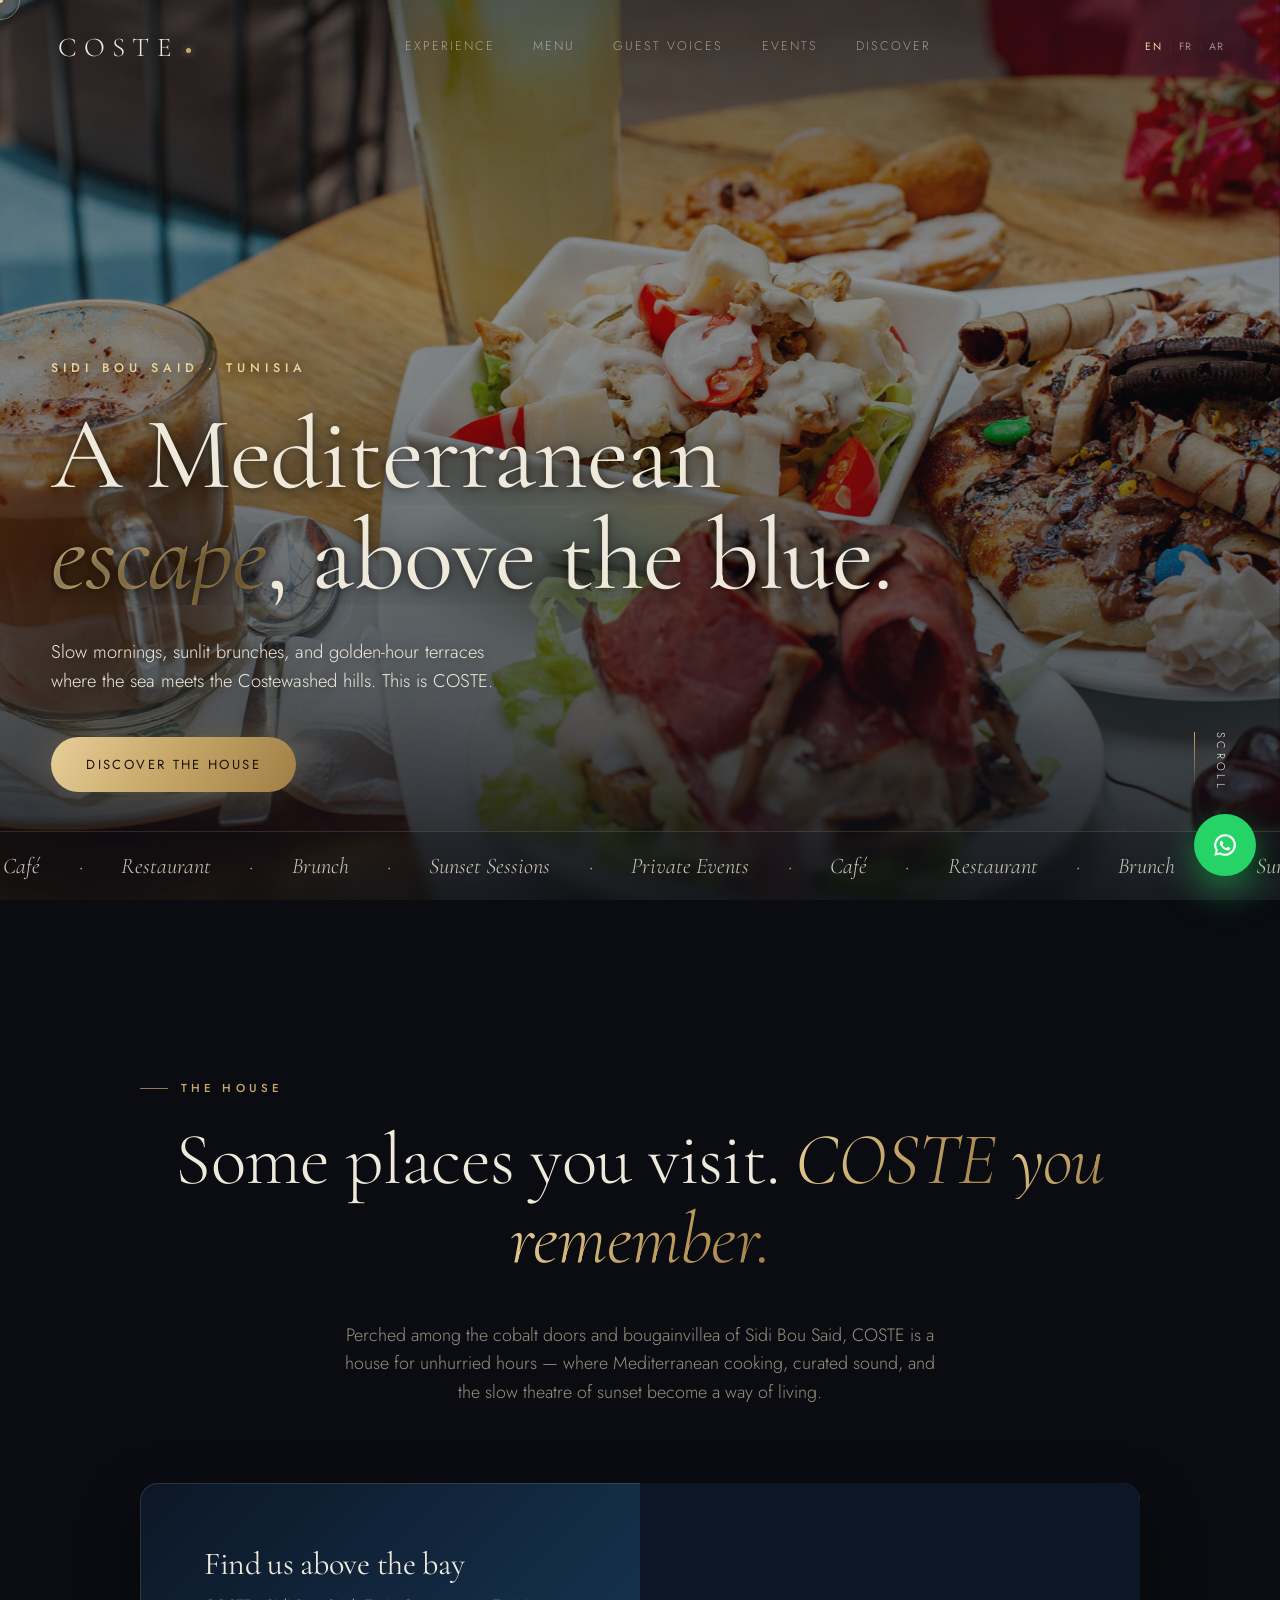
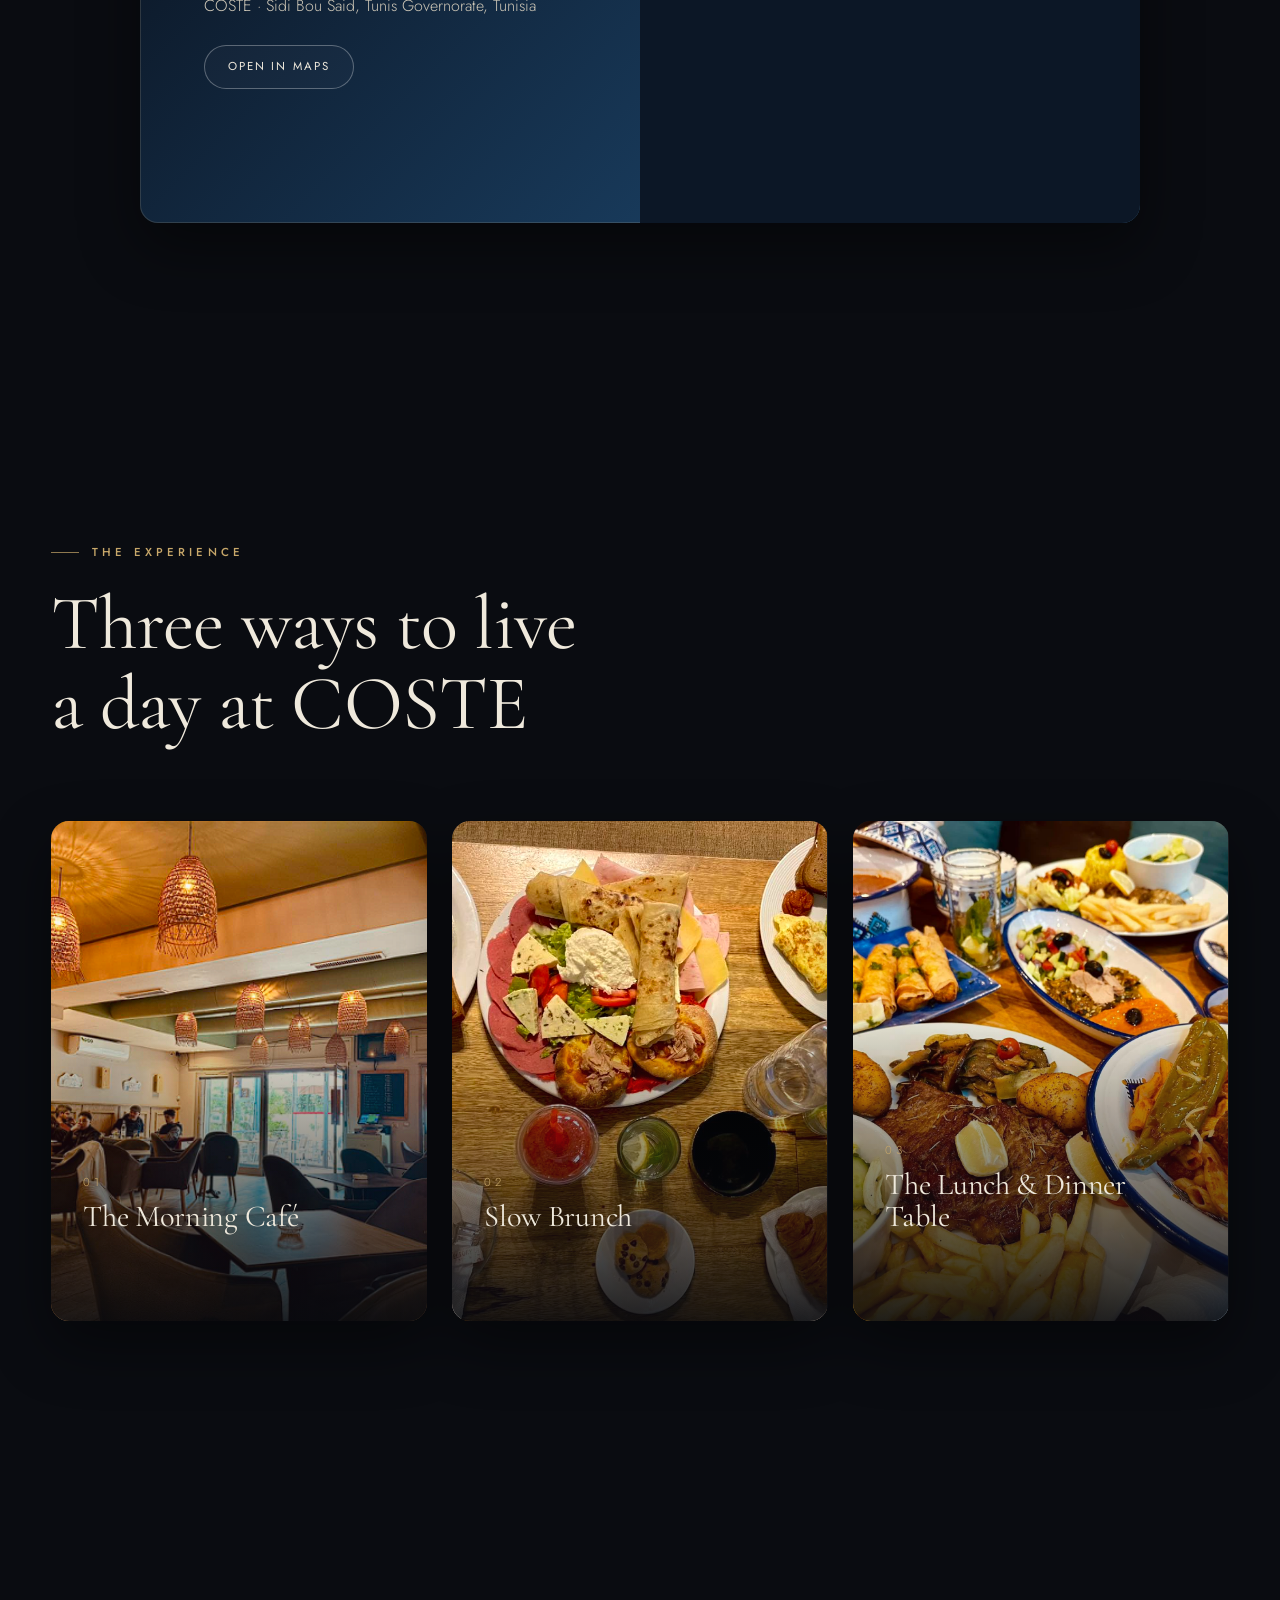
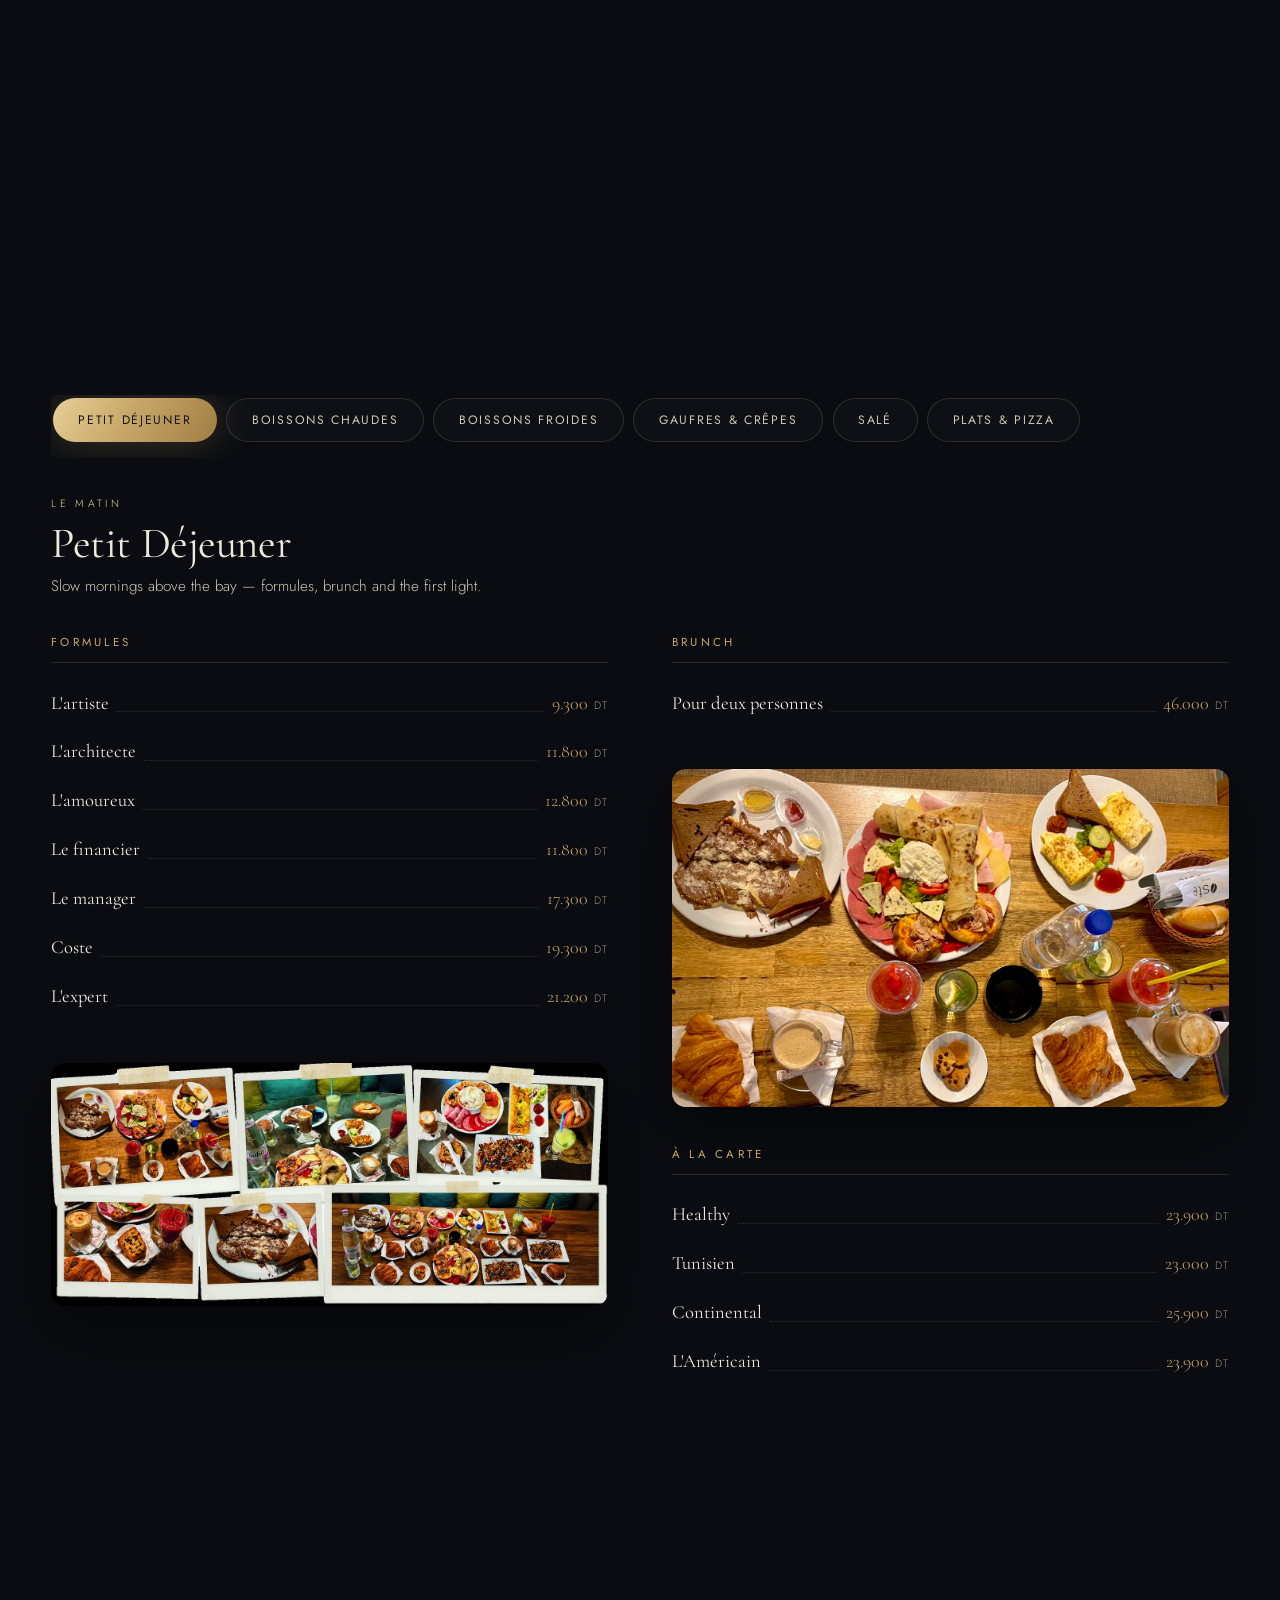
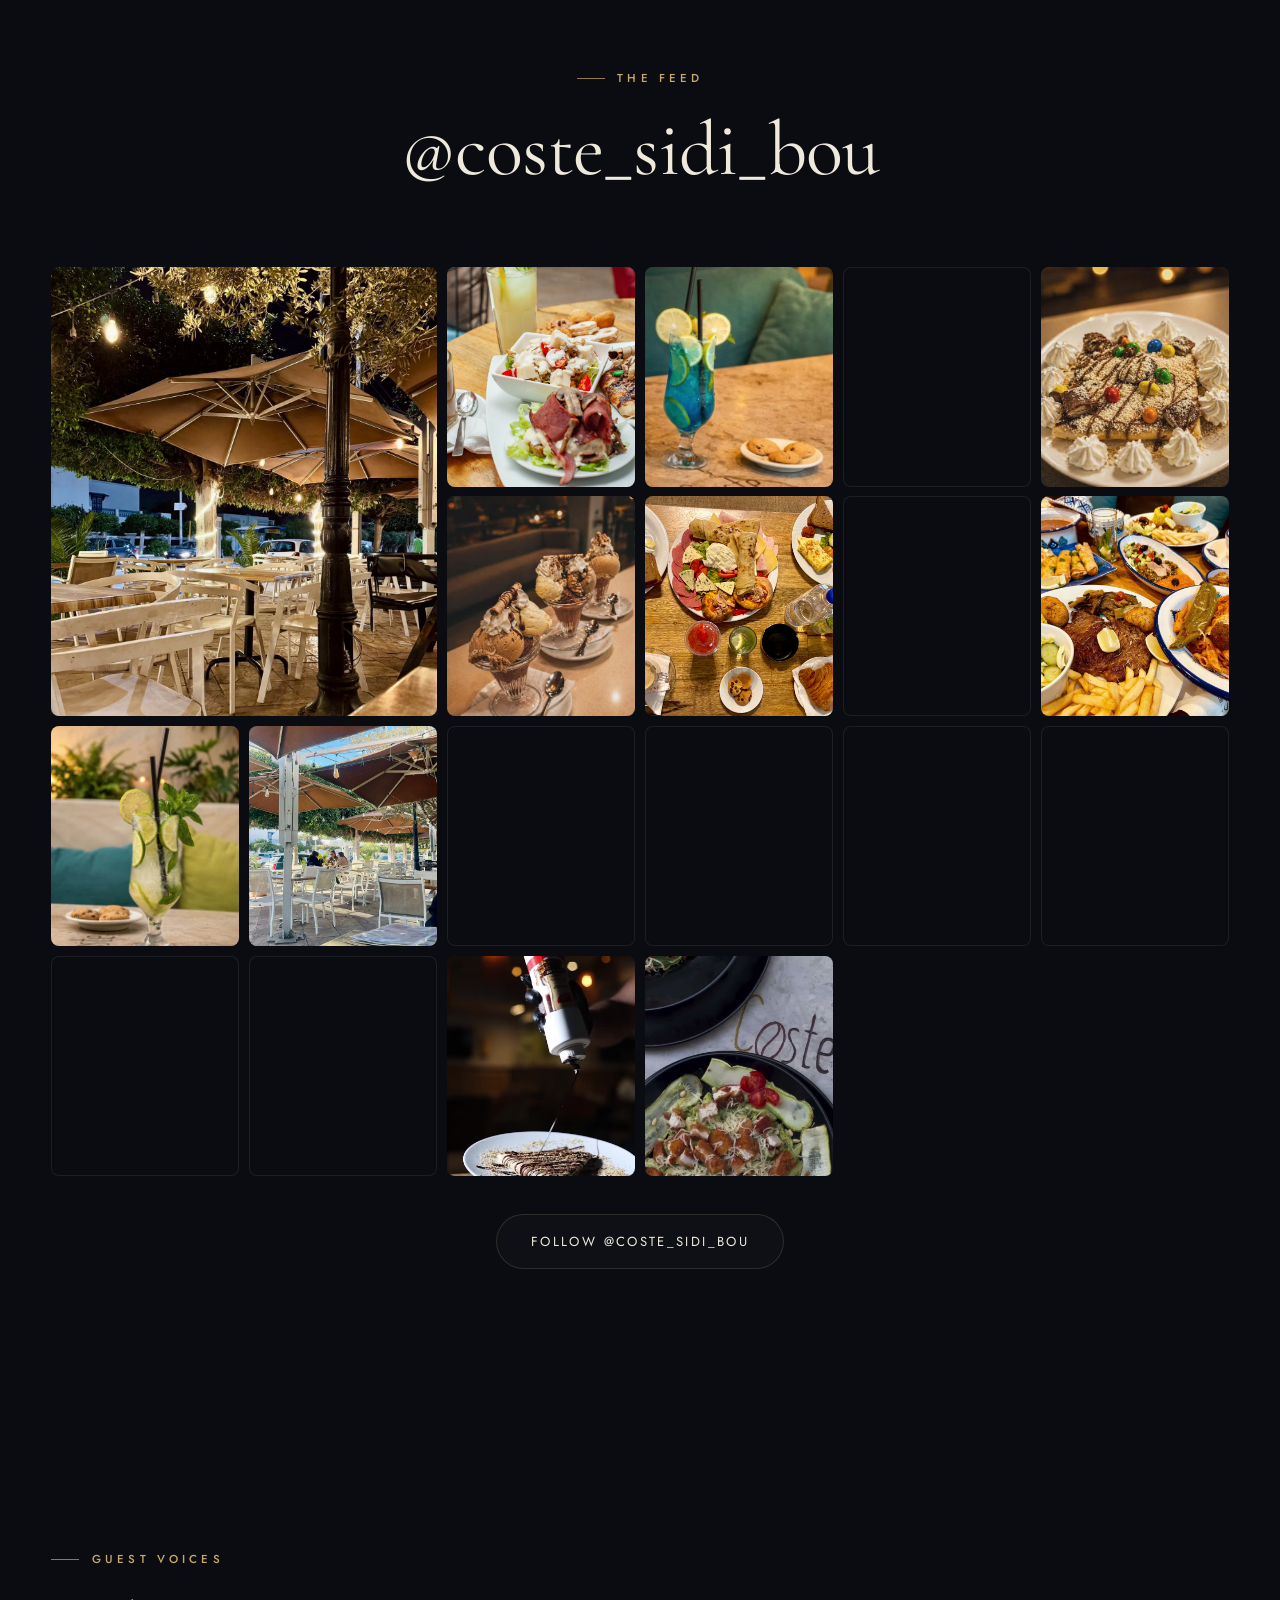
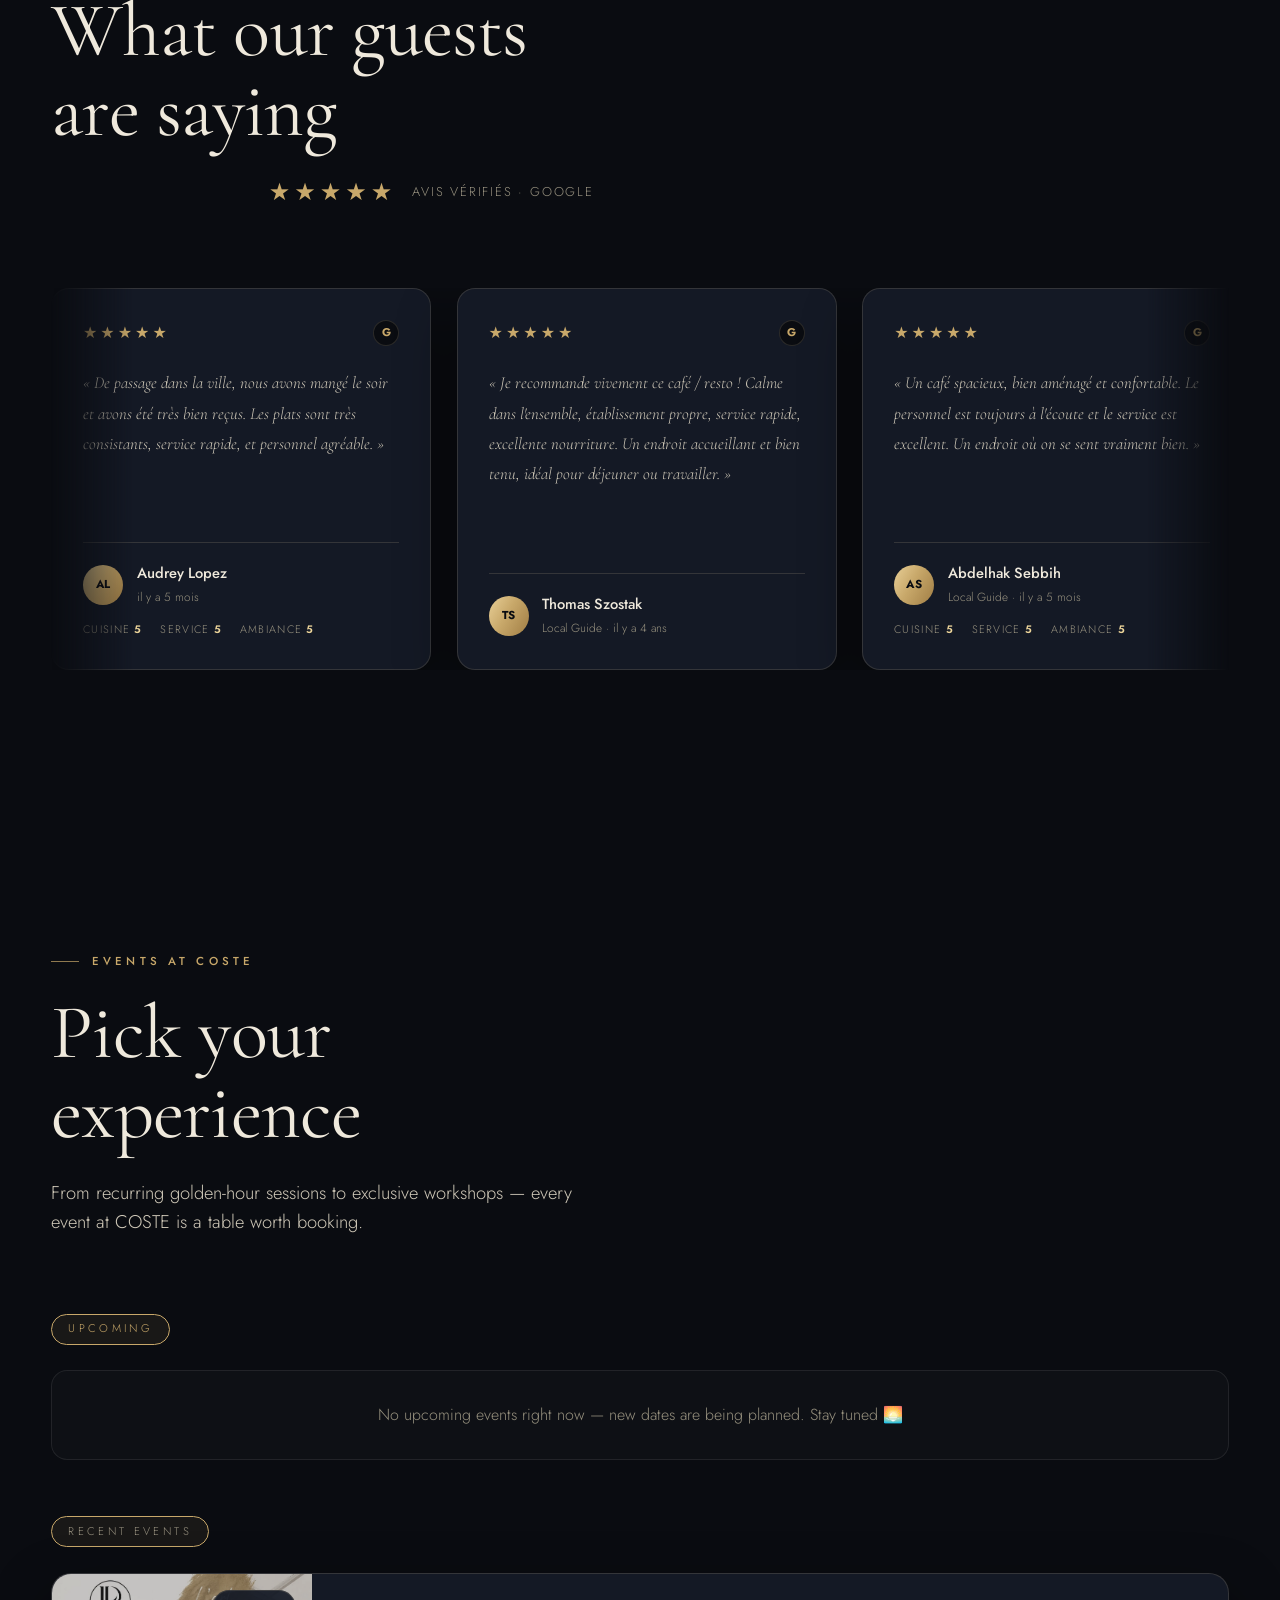
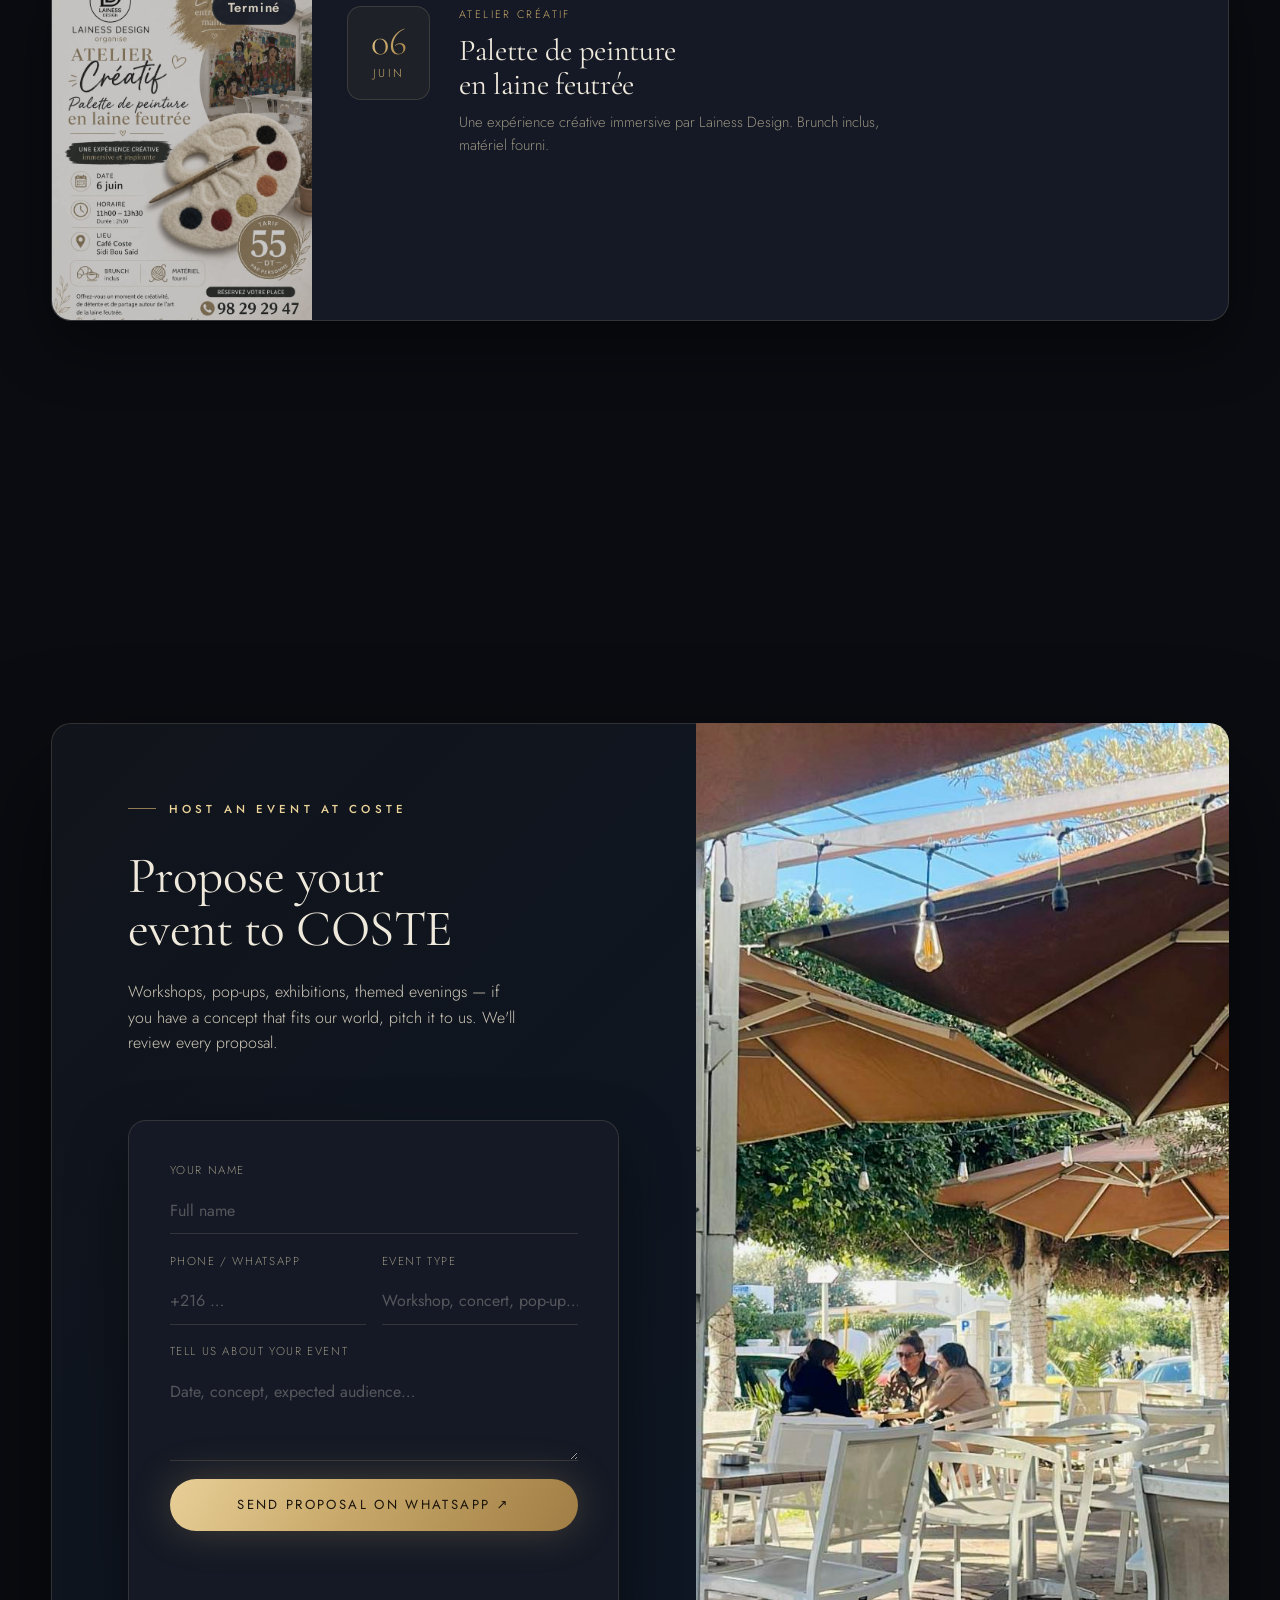
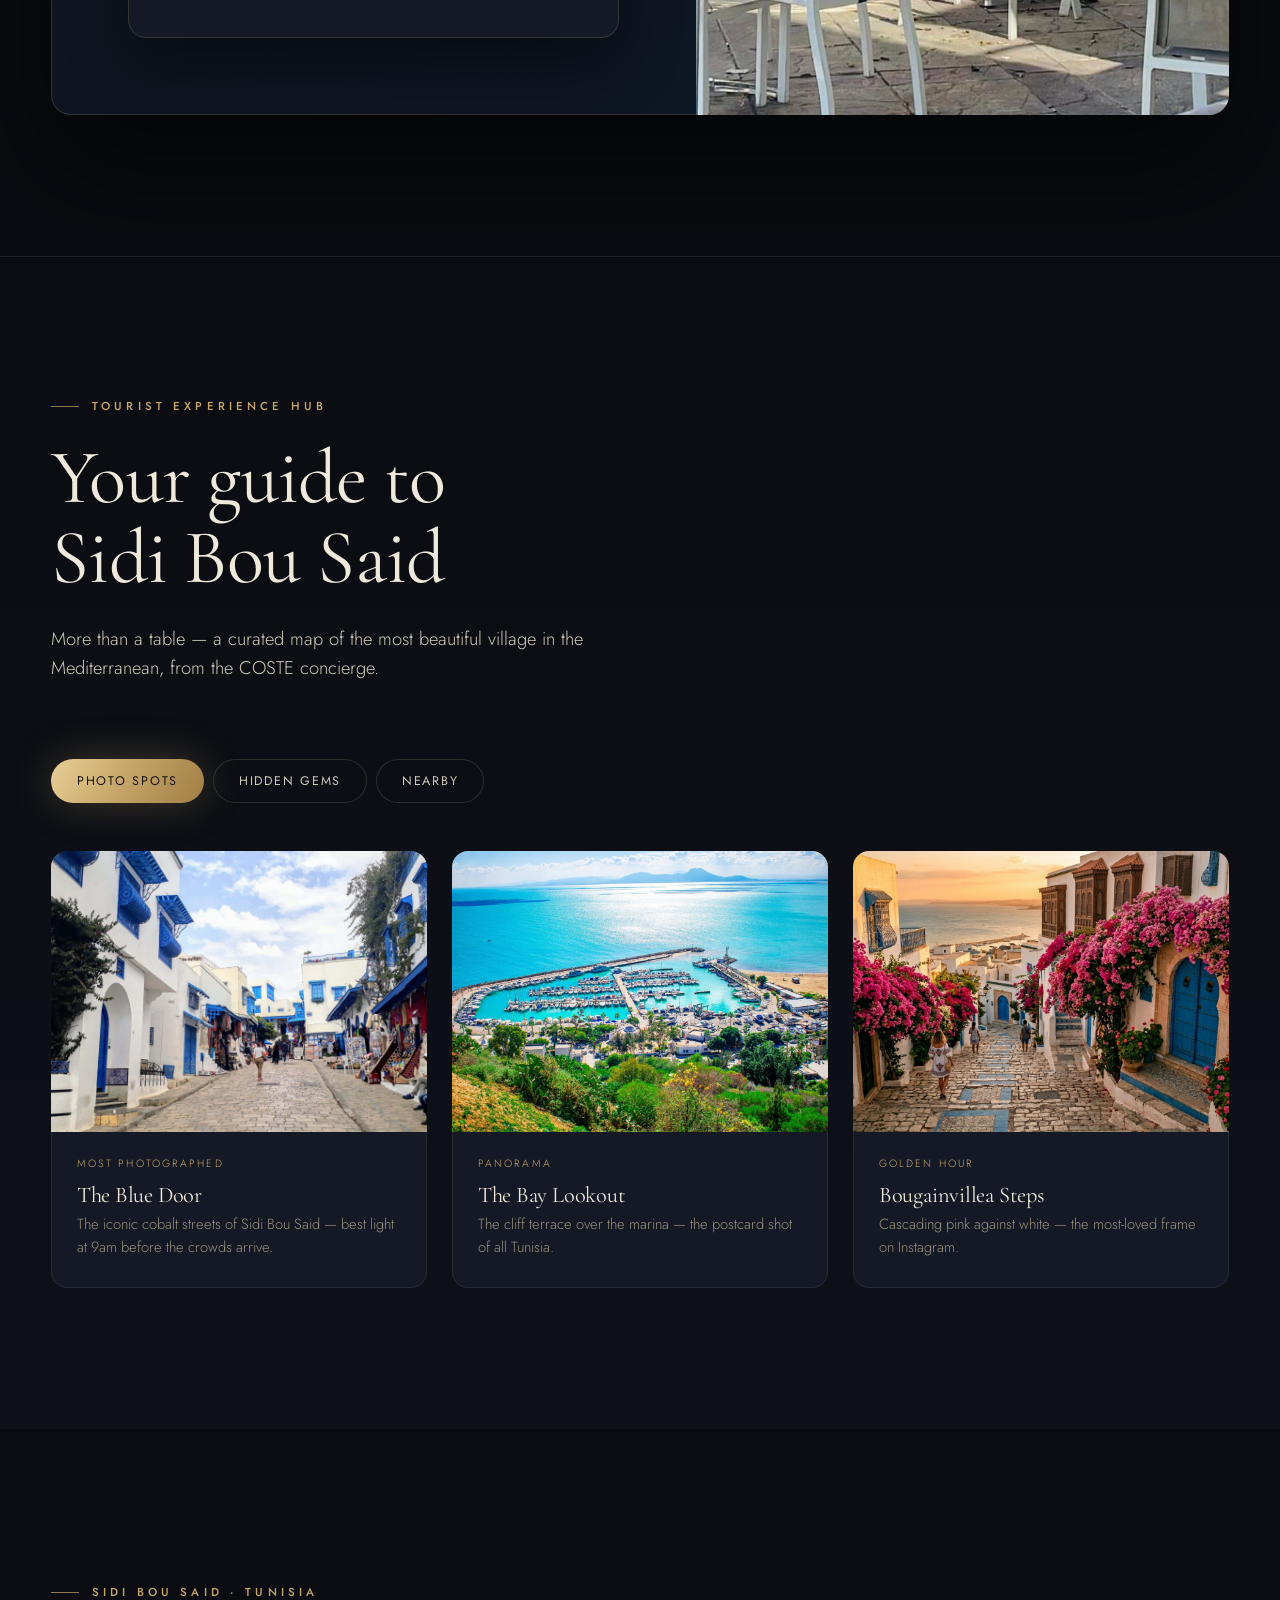
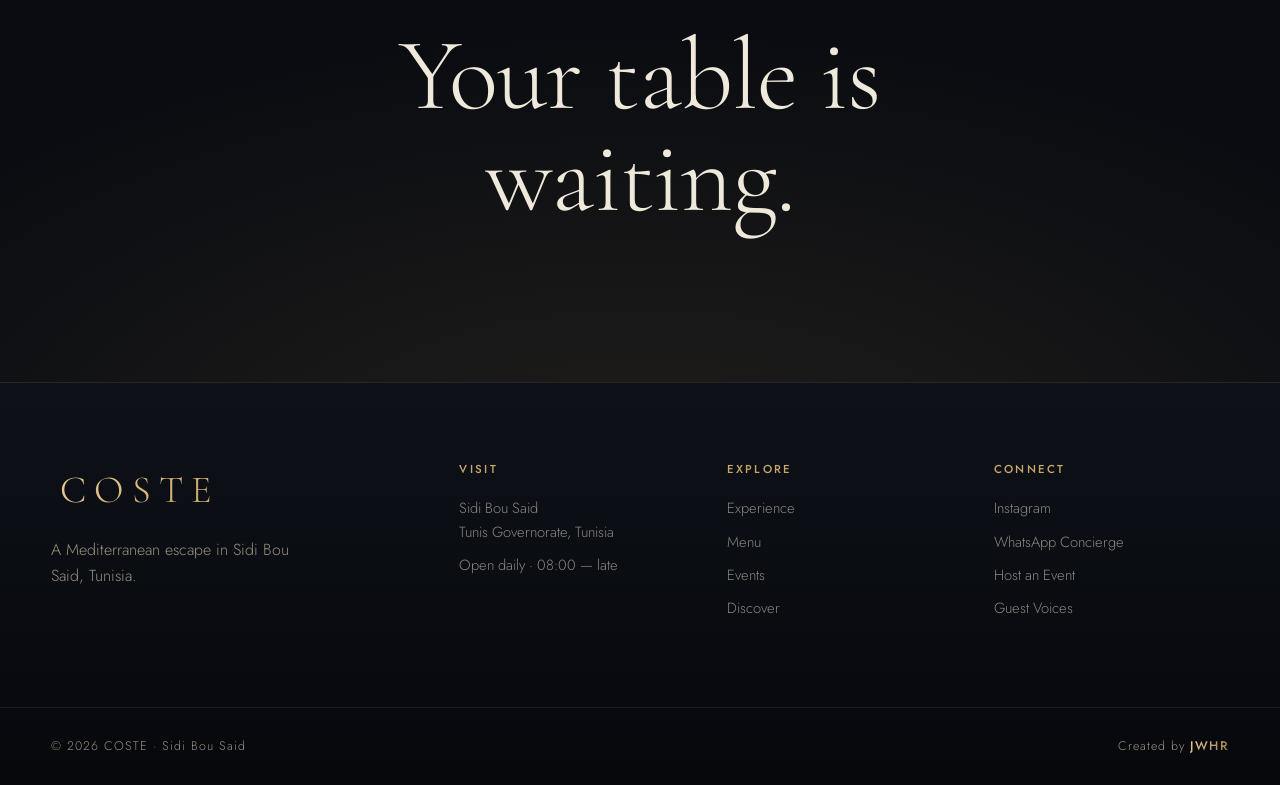
==== commit ec7792a7: "Add ambient video to Experience cards and Feed gallery Brunch/dinner clips autoplay muted+looped onl" ====
--- a/index.html
+++ b/index.html
@@ -216,7 +216,9 @@
 
     <article class="exp-card reveal" data-cursor="hover">
       <div class="exp-card__media">
-        <img src="img/11.jpg" alt="COSTE slow brunch — croissants, crepes, charcuterie, coffee" loading="lazy" decoding="async" />
+        <video class="js-scroll-video" muted loop playsinline preload="none" poster="img/11.jpg" aria-label="COSTE slow brunch — croissants, crepes, charcuterie, coffee">
+          <source src="vid/brunch.mp4" type="video/mp4" />
+        </video>
       </div>
       <div class="exp-card__body">
         <span class="exp-card__index">02</span>
@@ -227,7 +229,9 @@
 
     <article class="exp-card reveal" data-cursor="hover">
       <div class="exp-card__media">
-        <img src="img/13.jpg" alt="COSTE dinner feast — Tunisian meat, pasta and salads" loading="lazy" decoding="async" />
+        <video class="js-scroll-video" muted loop playsinline preload="none" poster="img/13.jpg" aria-label="COSTE dinner feast — Tunisian meat, pasta and salads">
+          <source src="vid/dinner.mp4" type="video/mp4" />
+        </video>
       </div>
       <div class="exp-card__body">
         <span class="exp-card__index">03</span>
@@ -277,6 +281,8 @@
     <a class="gallery__item reveal" href="https://www.instagram.com/coste_sidi_bou/" target="_blank" rel="noopener" data-cursor="hover"><img src="img/102.png" alt="COSTE" loading="lazy" decoding="async" /></a>
     <a class="gallery__item reveal" href="https://www.instagram.com/coste_sidi_bou/" target="_blank" rel="noopener" data-cursor="hover"><img src="img/103.png" alt="COSTE" loading="lazy" decoding="async" /></a>
     <a class="gallery__item reveal" href="https://www.instagram.com/coste_sidi_bou/" target="_blank" rel="noopener" data-cursor="hover"><img src="img/104.png" alt="COSTE" loading="lazy" decoding="async" /></a>
+    <a class="gallery__item reveal" href="https://www.instagram.com/coste_sidi_bou/" target="_blank" rel="noopener" data-cursor="hover"><video class="js-scroll-video" muted loop playsinline preload="none" poster="img/vid1-poster.jpg" aria-label="COSTE ambiance"><source src="vid/vid1.mp4" type="video/mp4" /></video></a>
+    <a class="gallery__item reveal" href="https://www.instagram.com/coste_sidi_bou/" target="_blank" rel="noopener" data-cursor="hover"><video class="js-scroll-video" muted loop playsinline preload="none" poster="img/vid2-poster.jpg" aria-label="COSTE ambiance"><source src="vid/vid2.mp4" type="video/mp4" /></video></a>
   </div>
   <a class="gallery__follow btn btn--ghost" href="https://www.instagram.com/coste_sidi_bou/" target="_blank" rel="noopener" data-cursor="hover">Follow @coste_sidi_bou</a>
 </section>
--- a/css/styles.css
+++ b/css/styles.css
@@ -225,8 +225,9 @@
 .exp-card{position:relative;border-radius:18px;overflow:hidden;aspect-ratio:3/4;box-shadow:var(--shadow-md);box-shadow:inset 0 0 0 1px var(--line-soft),var(--shadow-md)}
 .exp-card--wide{grid-column:span 3;aspect-ratio:21/9}
 .exp-card__media{position:absolute;inset:0}
-.exp-card__media img{transition:transform 1.2s var(--ease);filter:saturate(1.05)}
-.exp-card:hover .exp-card__media img{transform:scale(1.06)}
+.exp-card__media img,.exp-card__media video{transition:transform 1.2s var(--ease);filter:saturate(1.05)}
+.exp-card__media video{display:block;width:100%;height:100%;object-fit:cover}
+.exp-card:hover .exp-card__media img,.exp-card:hover .exp-card__media video{transform:scale(1.06)}
 .exp-card::after{content:"";position:absolute;inset:0;background:linear-gradient(180deg,transparent 35%,rgba(8,10,15,.9) 100%)}
 .exp-card__body{position:absolute;left:0;bottom:0;z-index:2;padding:2rem;color:var(--cream)}
 .exp-card__index{font-size:.72rem;letter-spacing:.3em;color:var(--gold);display:block;margin-bottom:.6rem}
@@ -501,8 +502,8 @@
 .gallery__item--wide{grid-column:span 2;grid-row:span 2}
 .gallery__item::after{content:"↗";position:absolute;inset:0;display:grid;place-items:center;background:rgba(10,12,17,0);color:var(--gold-br);font-size:1.4rem;opacity:0;transition:.4s var(--ease)}
 .gallery__item:hover::after{background:rgba(10,12,17,.55);opacity:1}
-.gallery__item img{transition:transform 1s var(--ease);filter:saturate(.95);width:100%;height:100%;object-fit:cover}
-.gallery__item:hover img{transform:scale(1.1);filter:saturate(1.1)}
+.gallery__item img,.gallery__item video{transition:transform 1s var(--ease);filter:saturate(.95);width:100%;height:100%;object-fit:cover;display:block}
+.gallery__item:hover img,.gallery__item:hover video{transform:scale(1.1);filter:saturate(1.1)}
 .gallery__follow{margin-top:2.4rem}
 
 /* ===================================================================
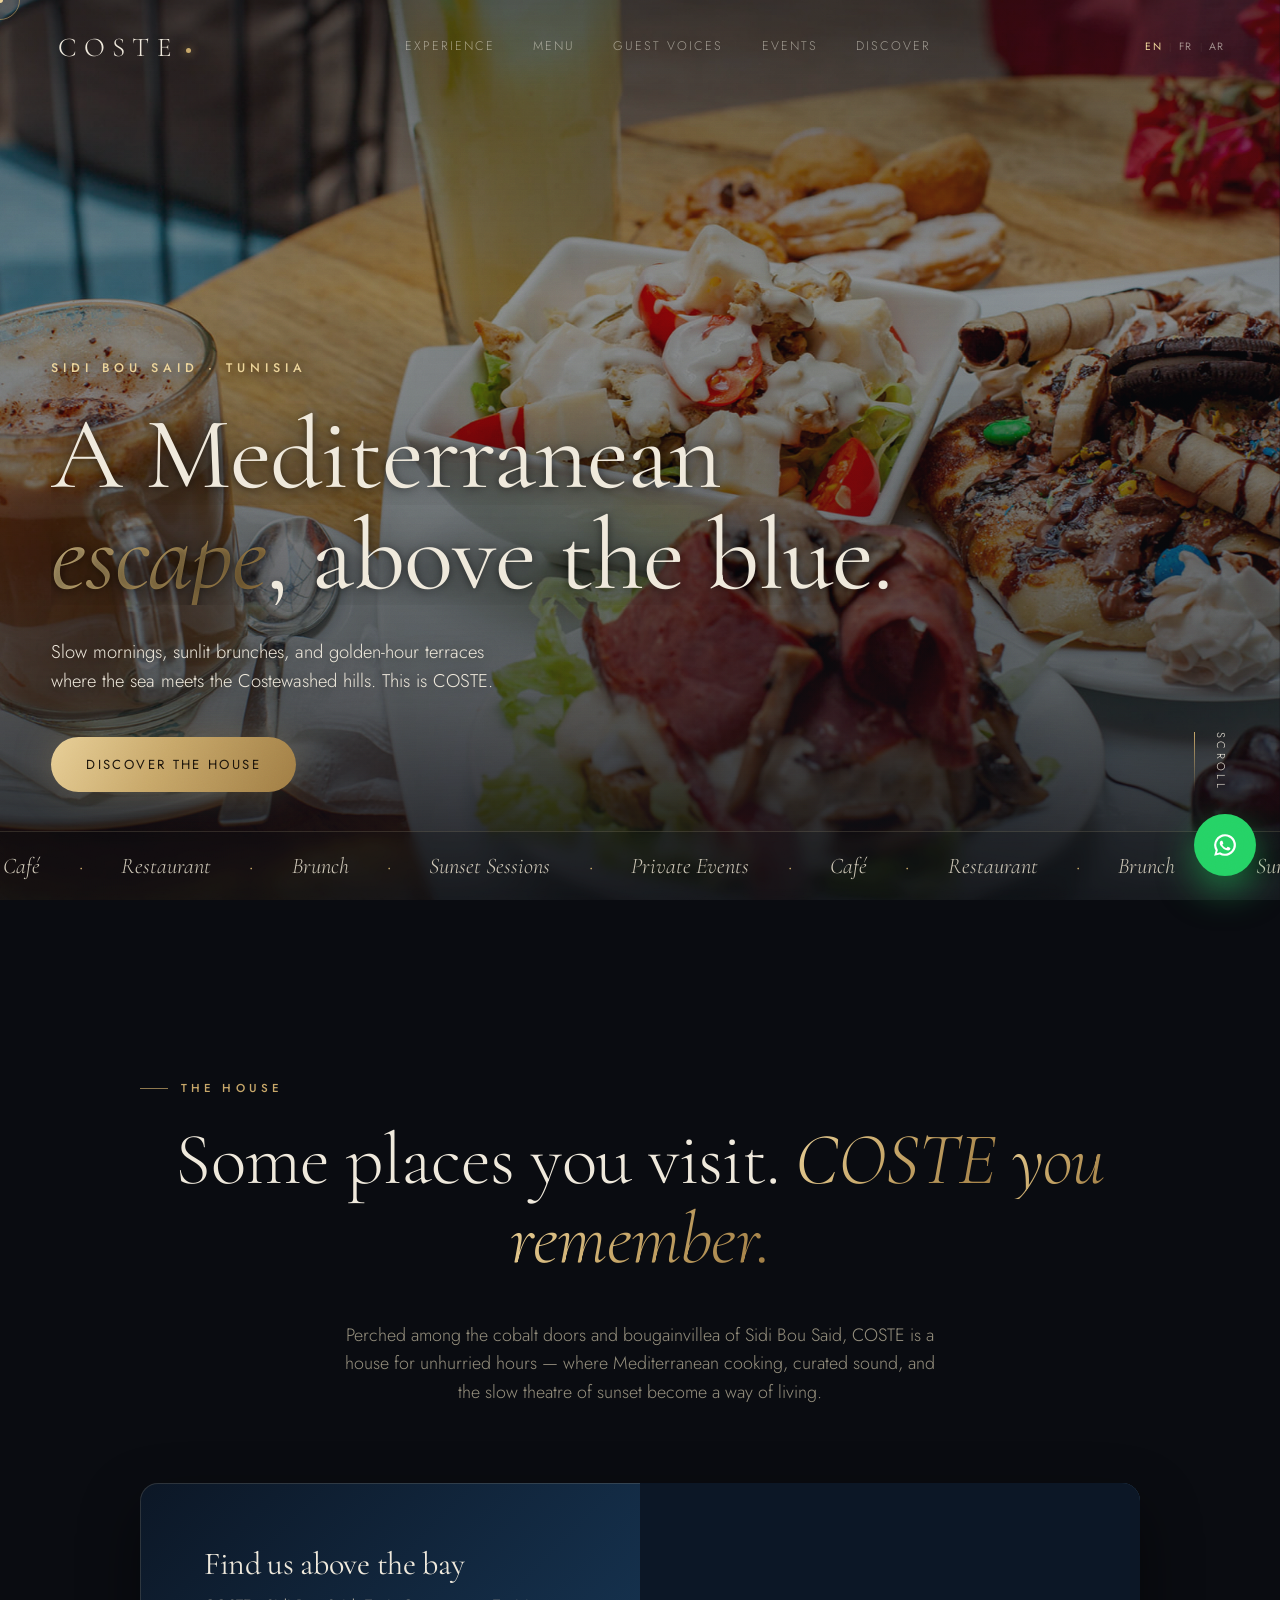
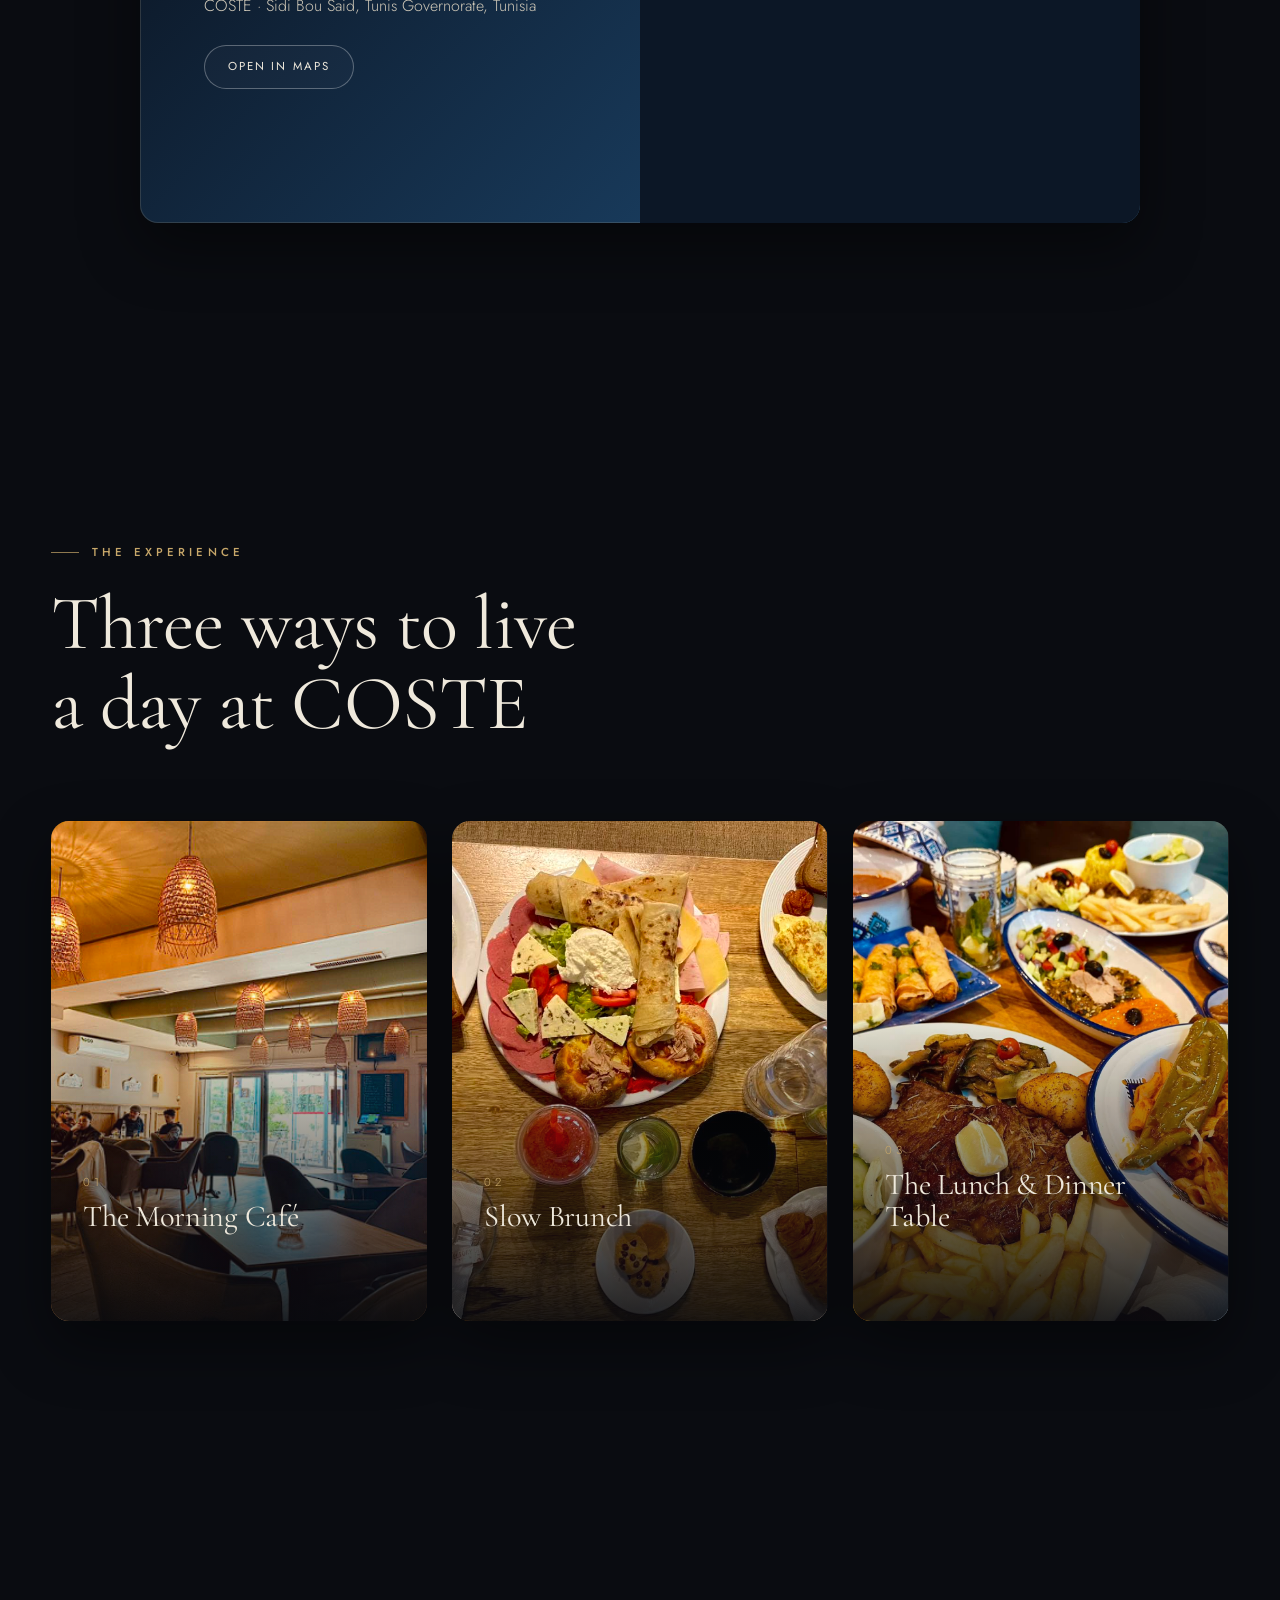
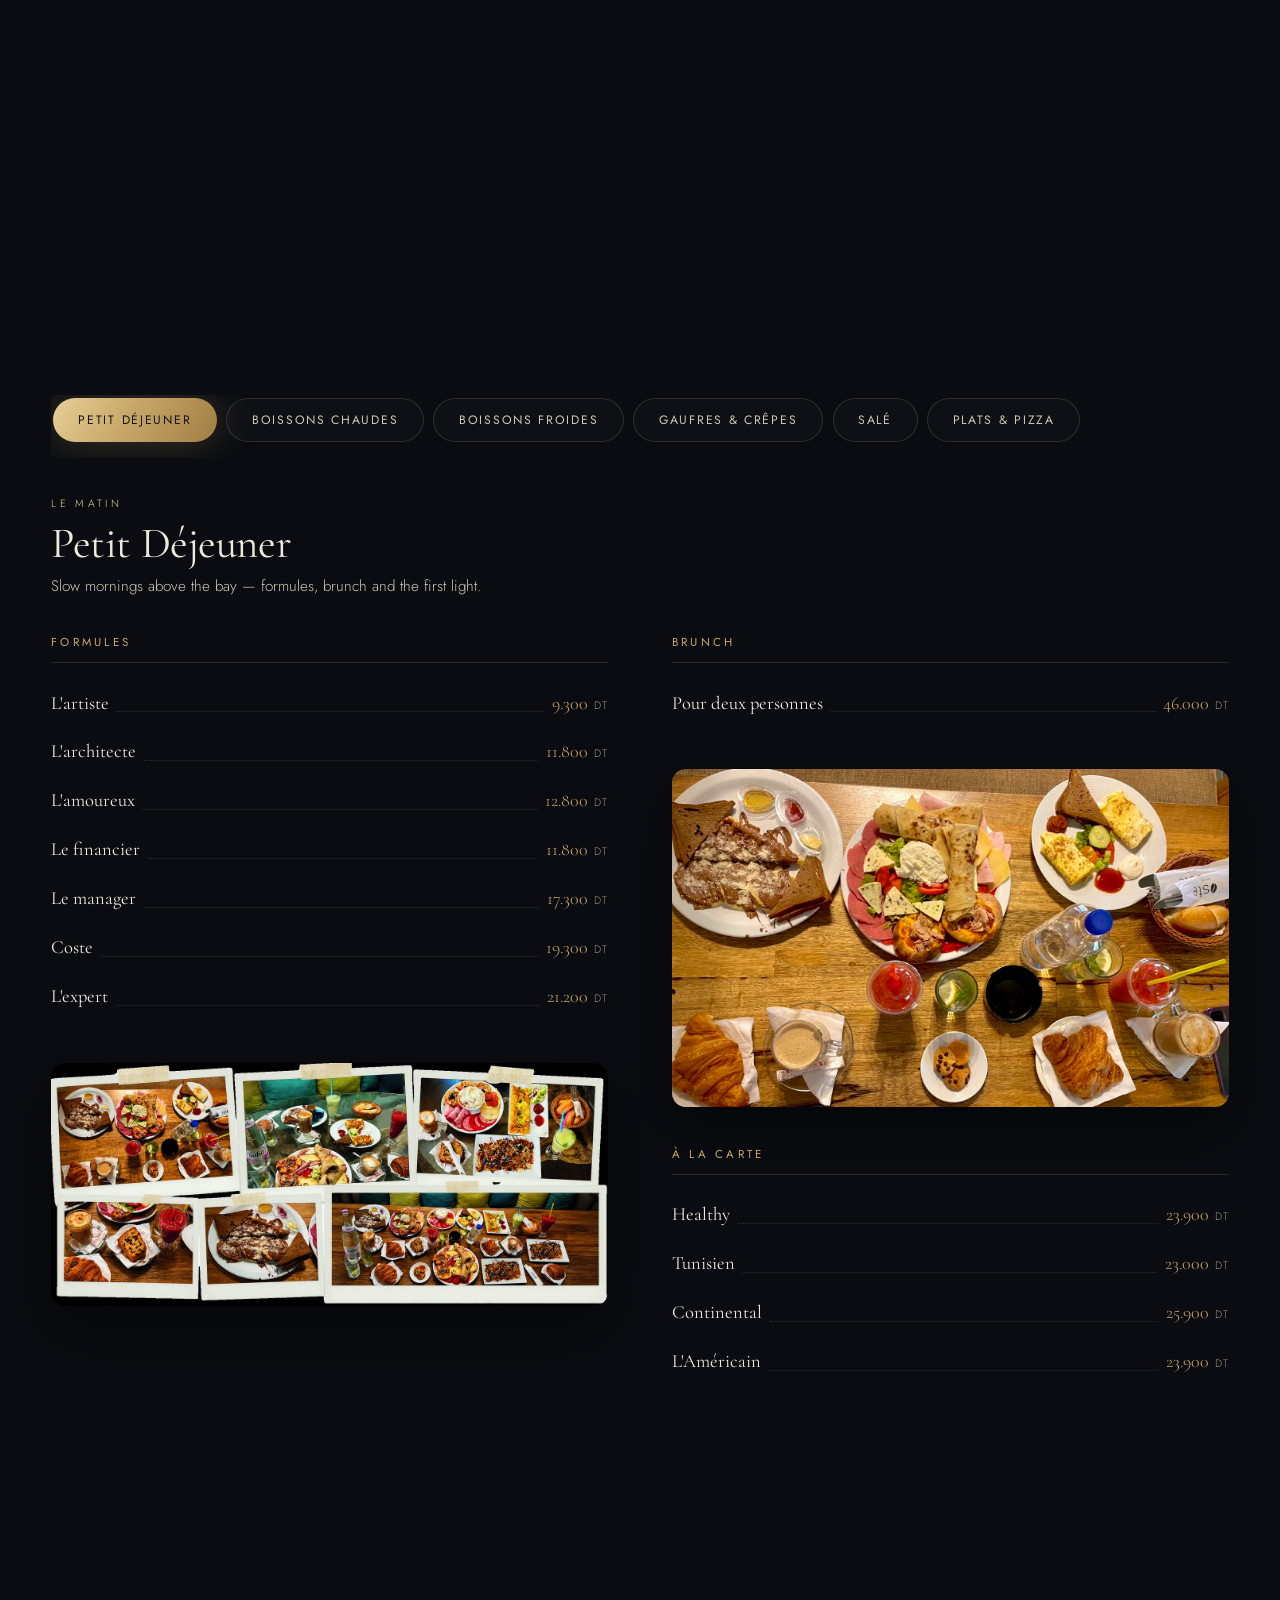
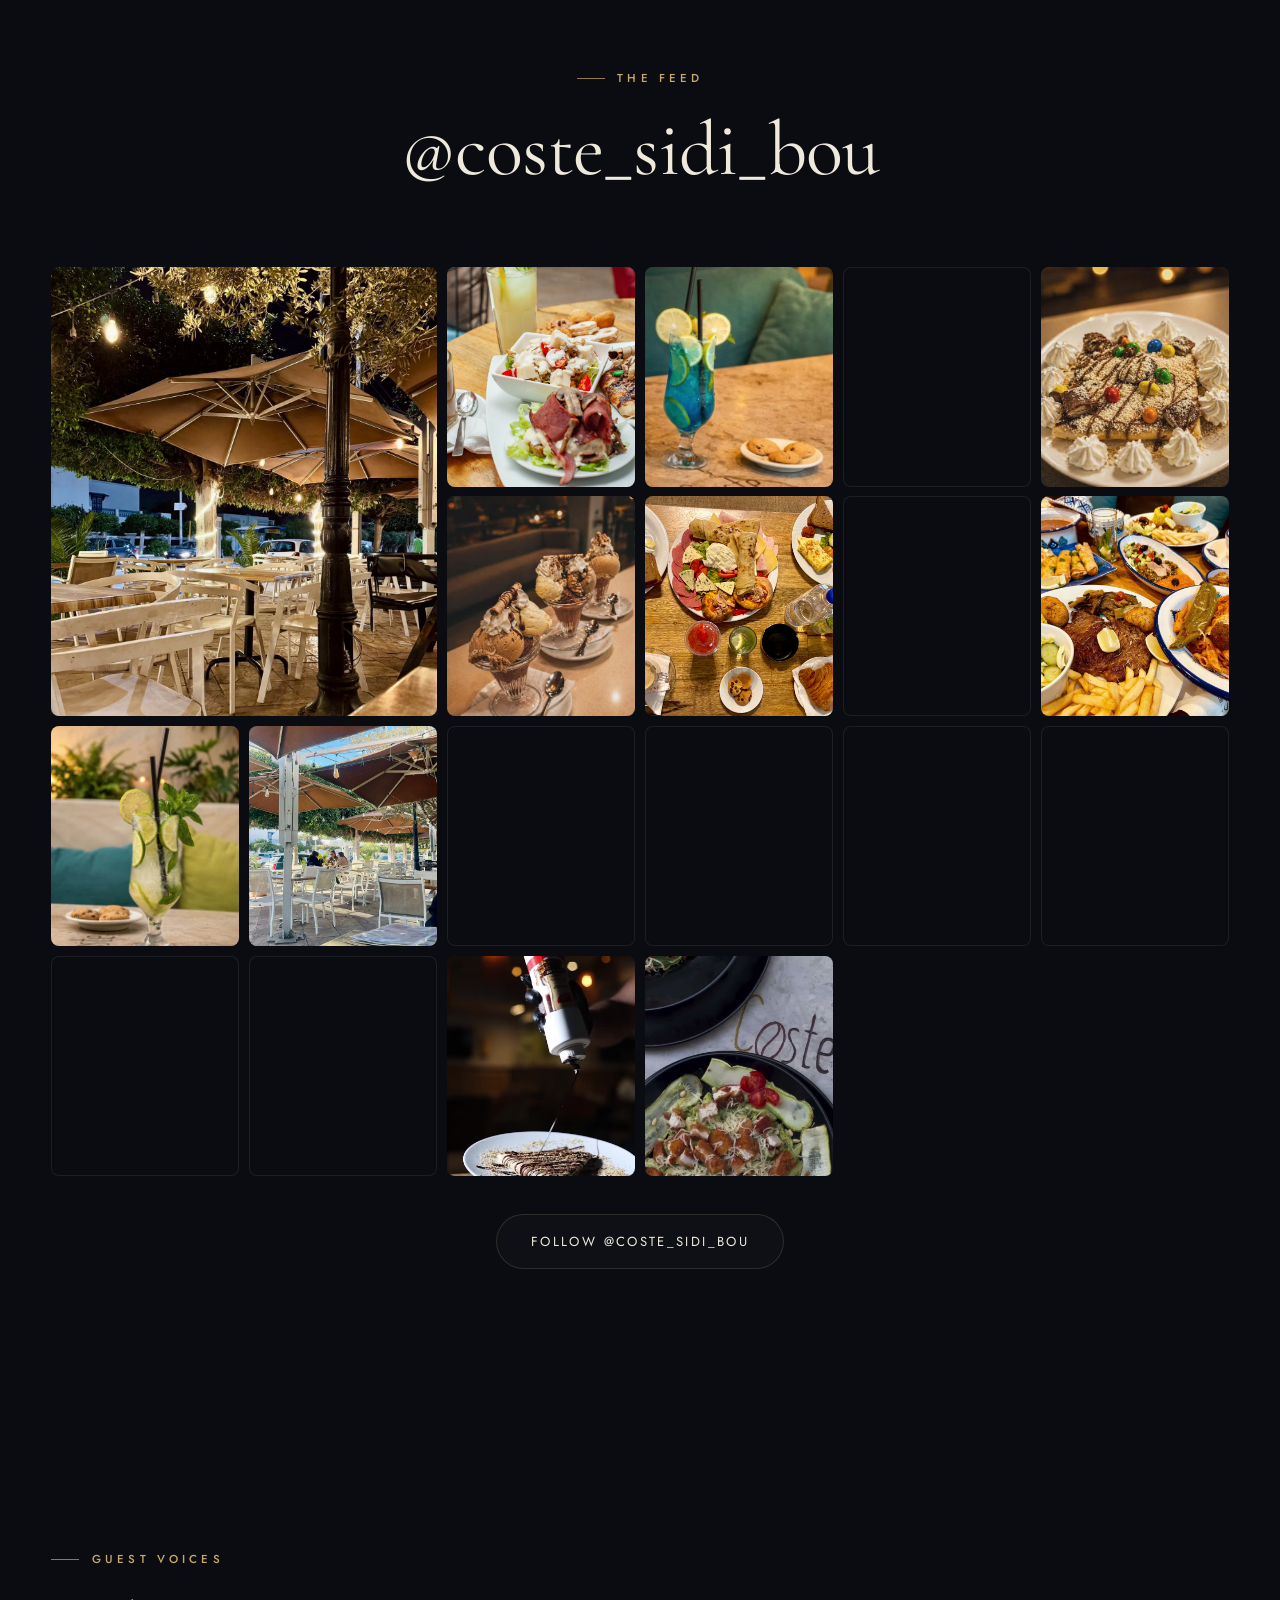
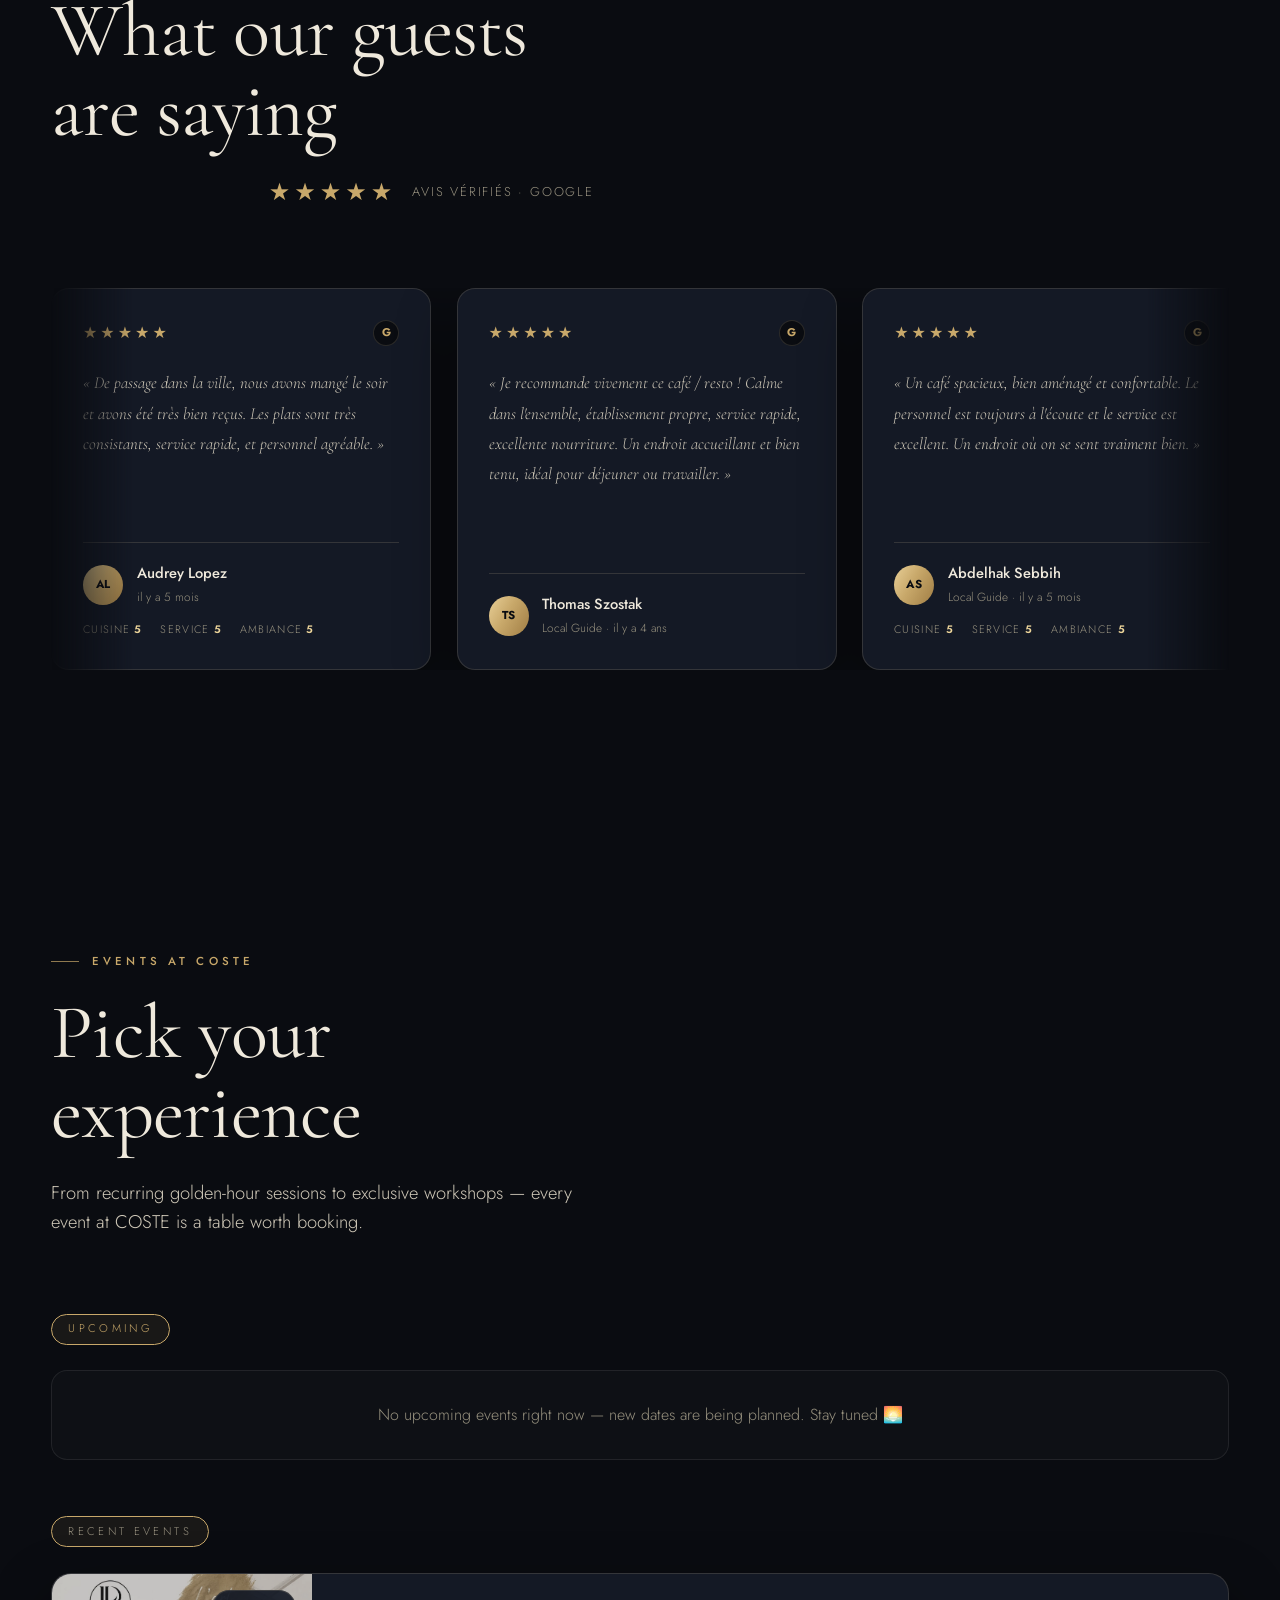
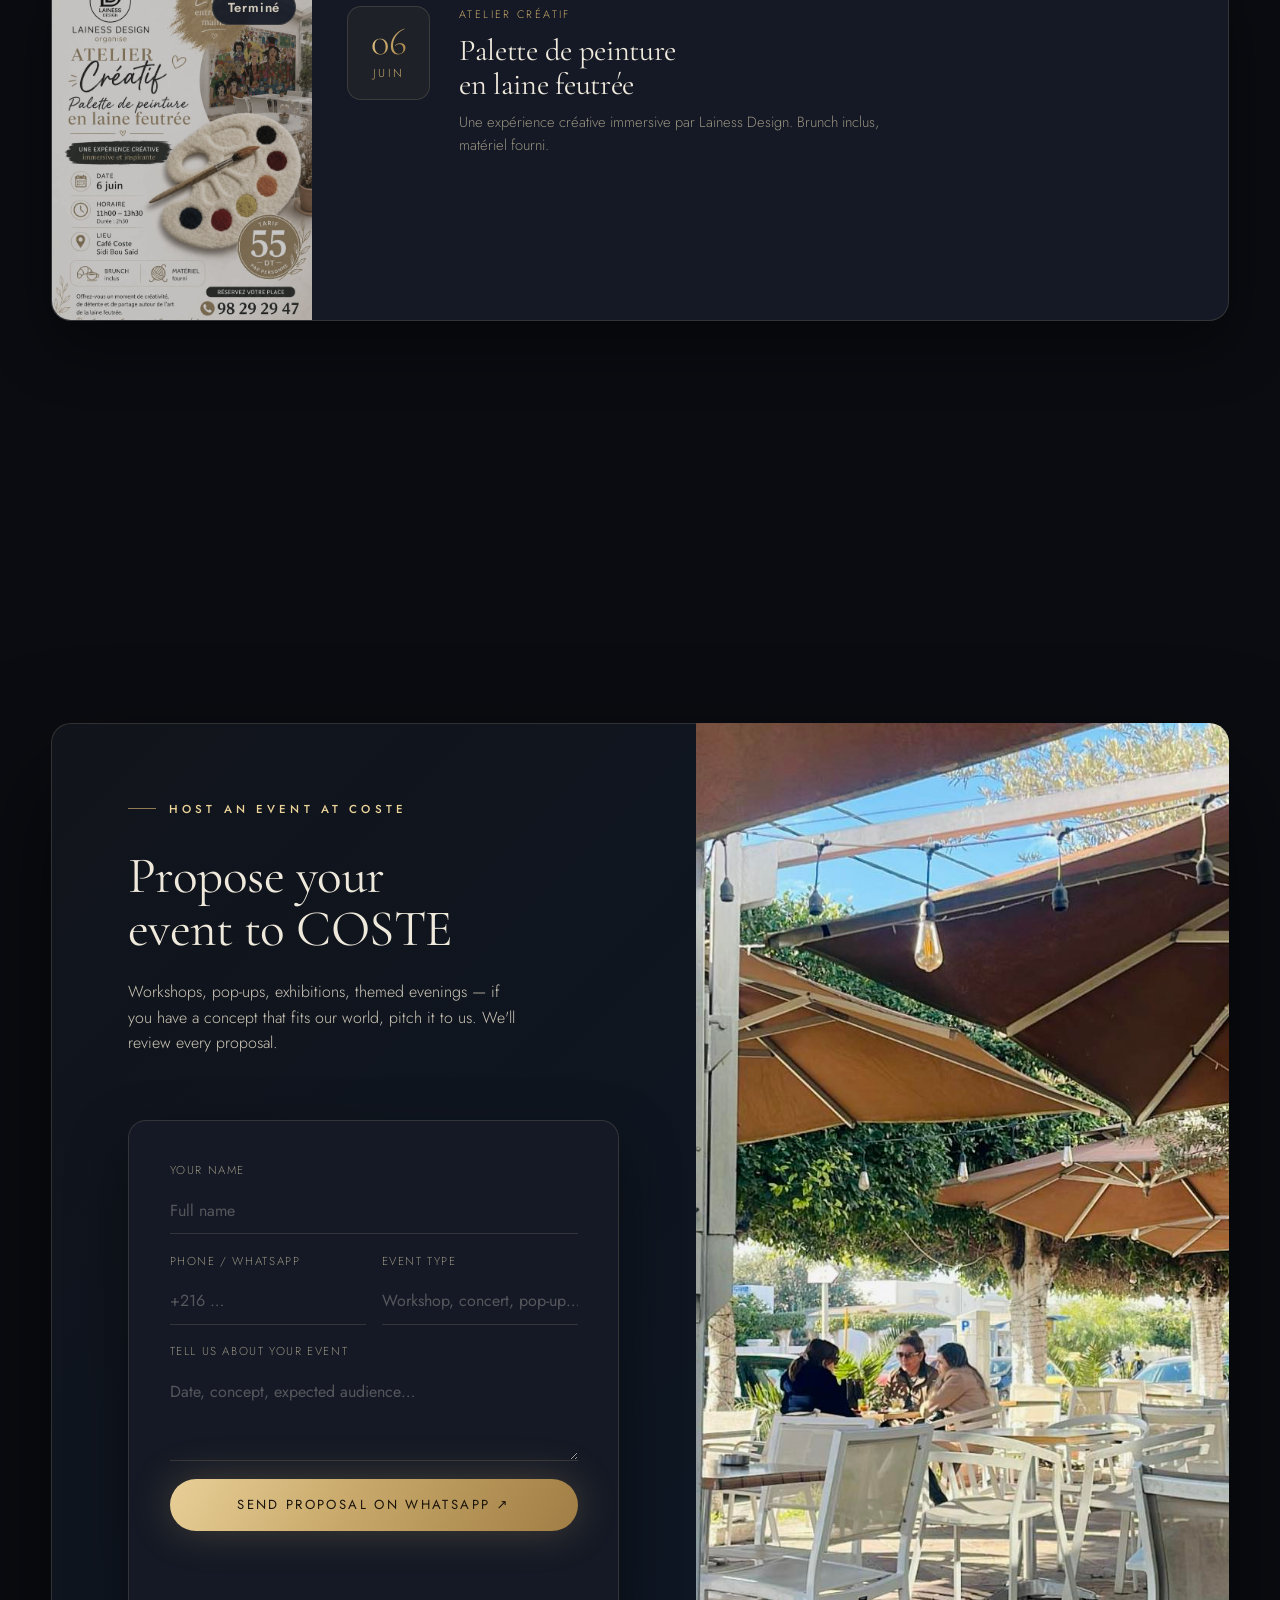
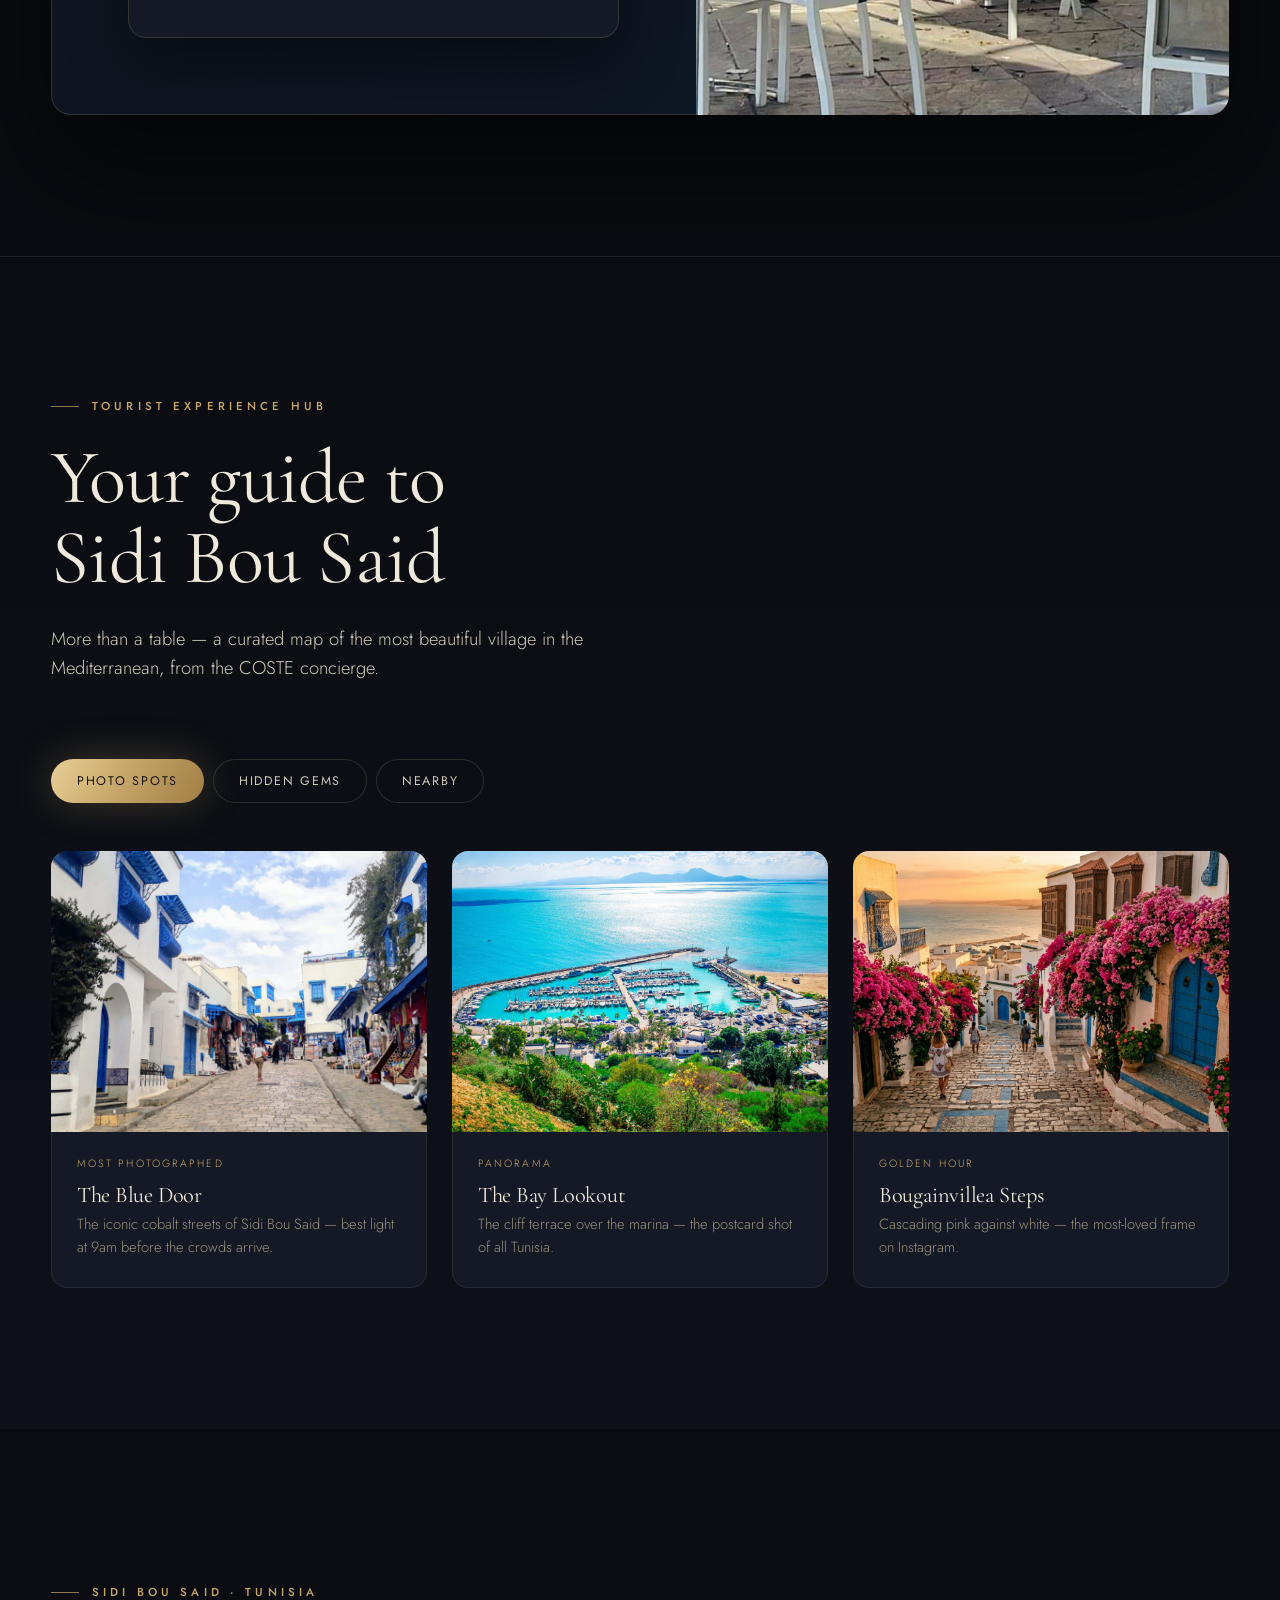
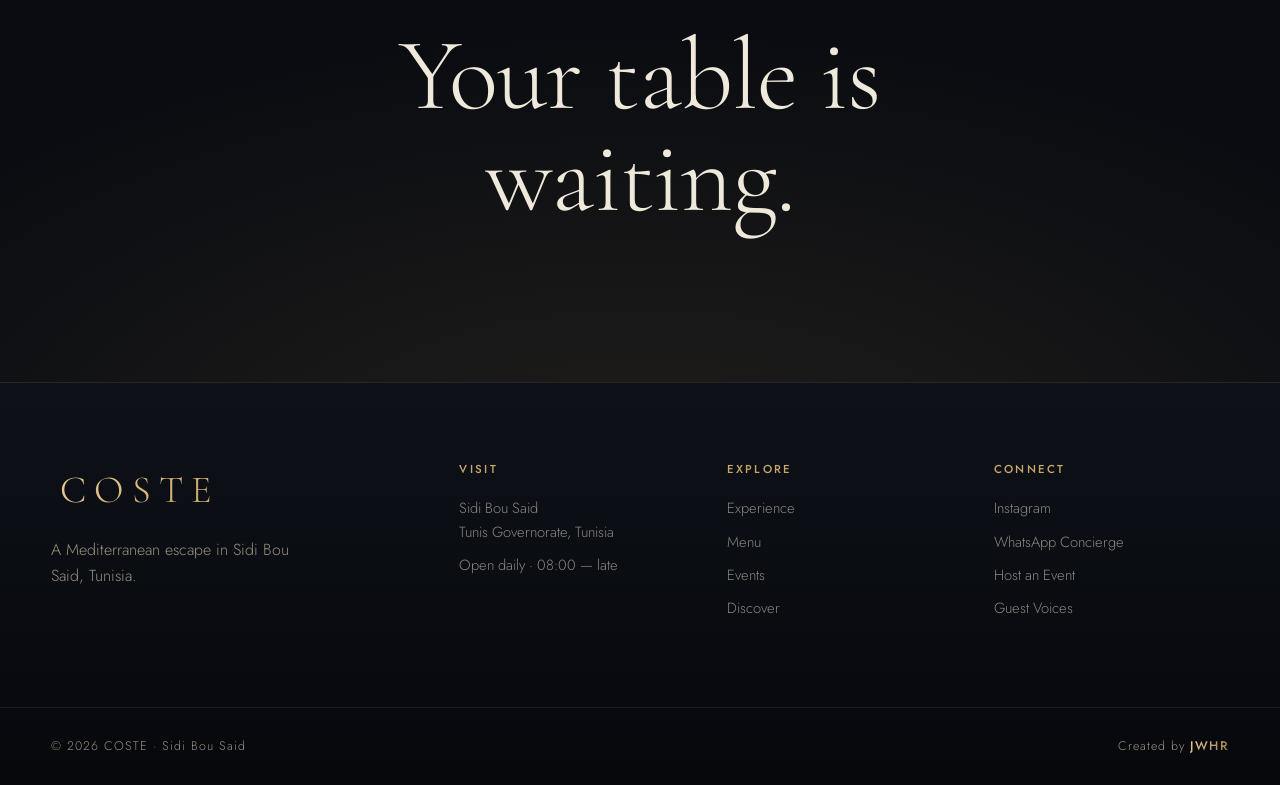
==== commit 29d21fd0: "Merge 448b319a57114d4728d0b7710a647cba2c34553b into ec7792a77284dc18c73512b2559a735bf69e4cc0" ====
--- a/index.html
+++ b/index.html
@@ -43,6 +43,10 @@
 <link href="https://fonts.googleapis.com/css2?family=Cormorant+Garamond:ital,wght@0,300;0,400;0,500;0,600;1,300;1,400&family=Jost:wght@200;300;400;500;600&display=swap" rel="stylesheet" />
 
 <link rel="stylesheet" href="css/styles.css" />
+
+<!-- Vercel Speed Insights -->
+<script defer src="/_vercel/speed-insights/script.js"></script>
+
 <!-- Highest quality image rendering -->
 <style>
 img{image-rendering:-webkit-optimize-contrast;image-rendering:crisp-edges}
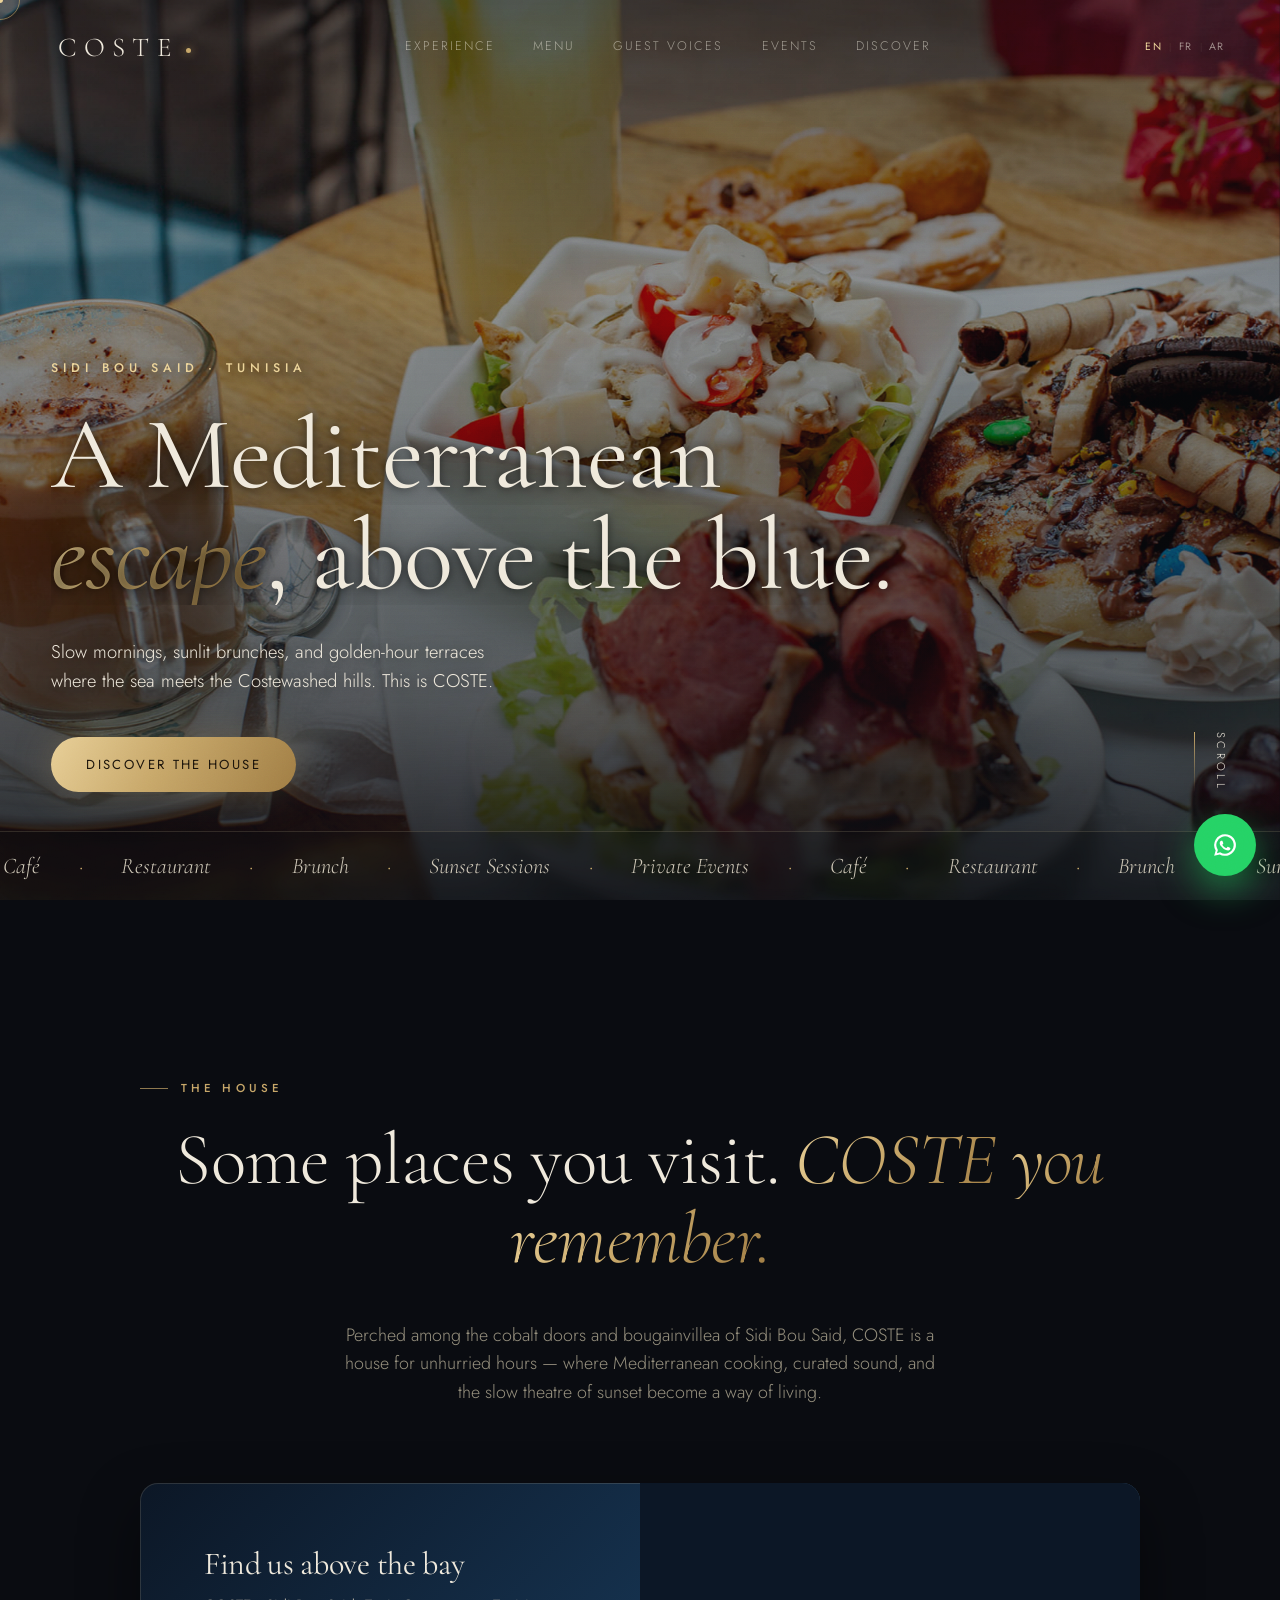
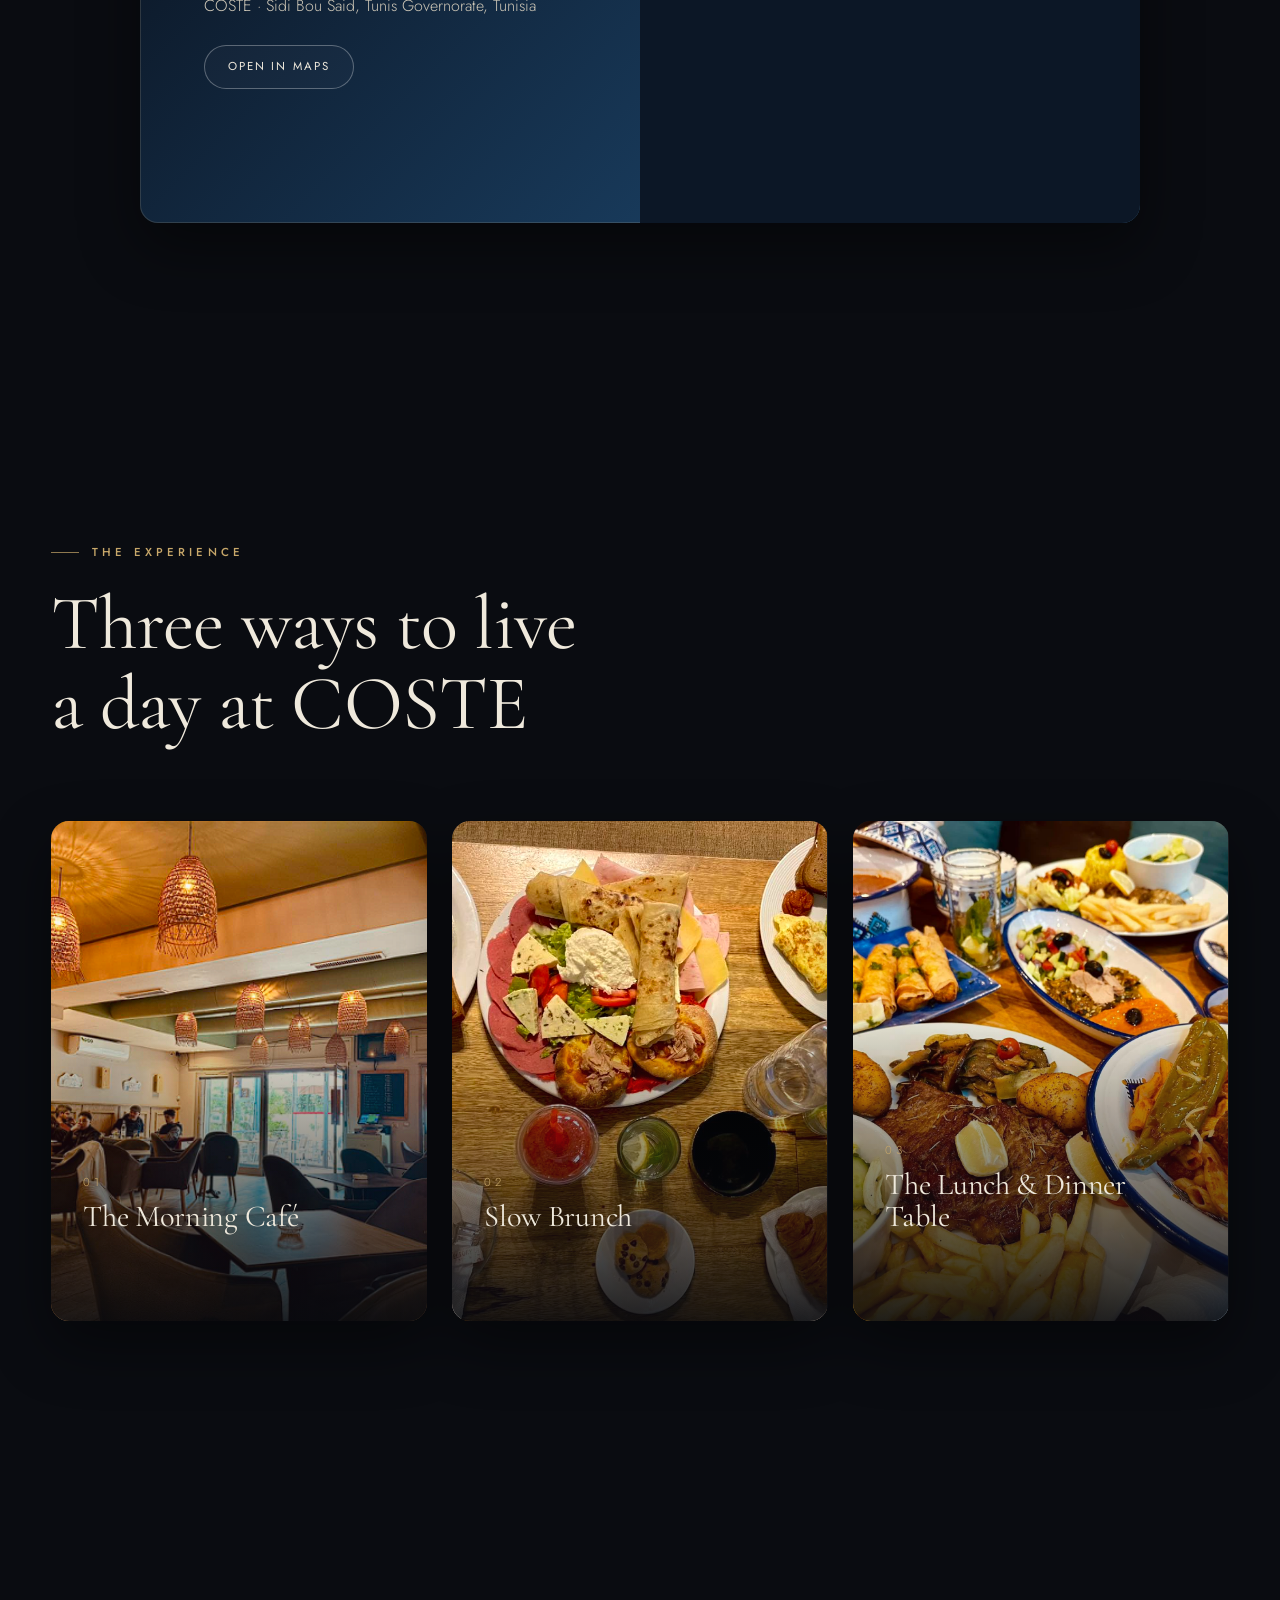
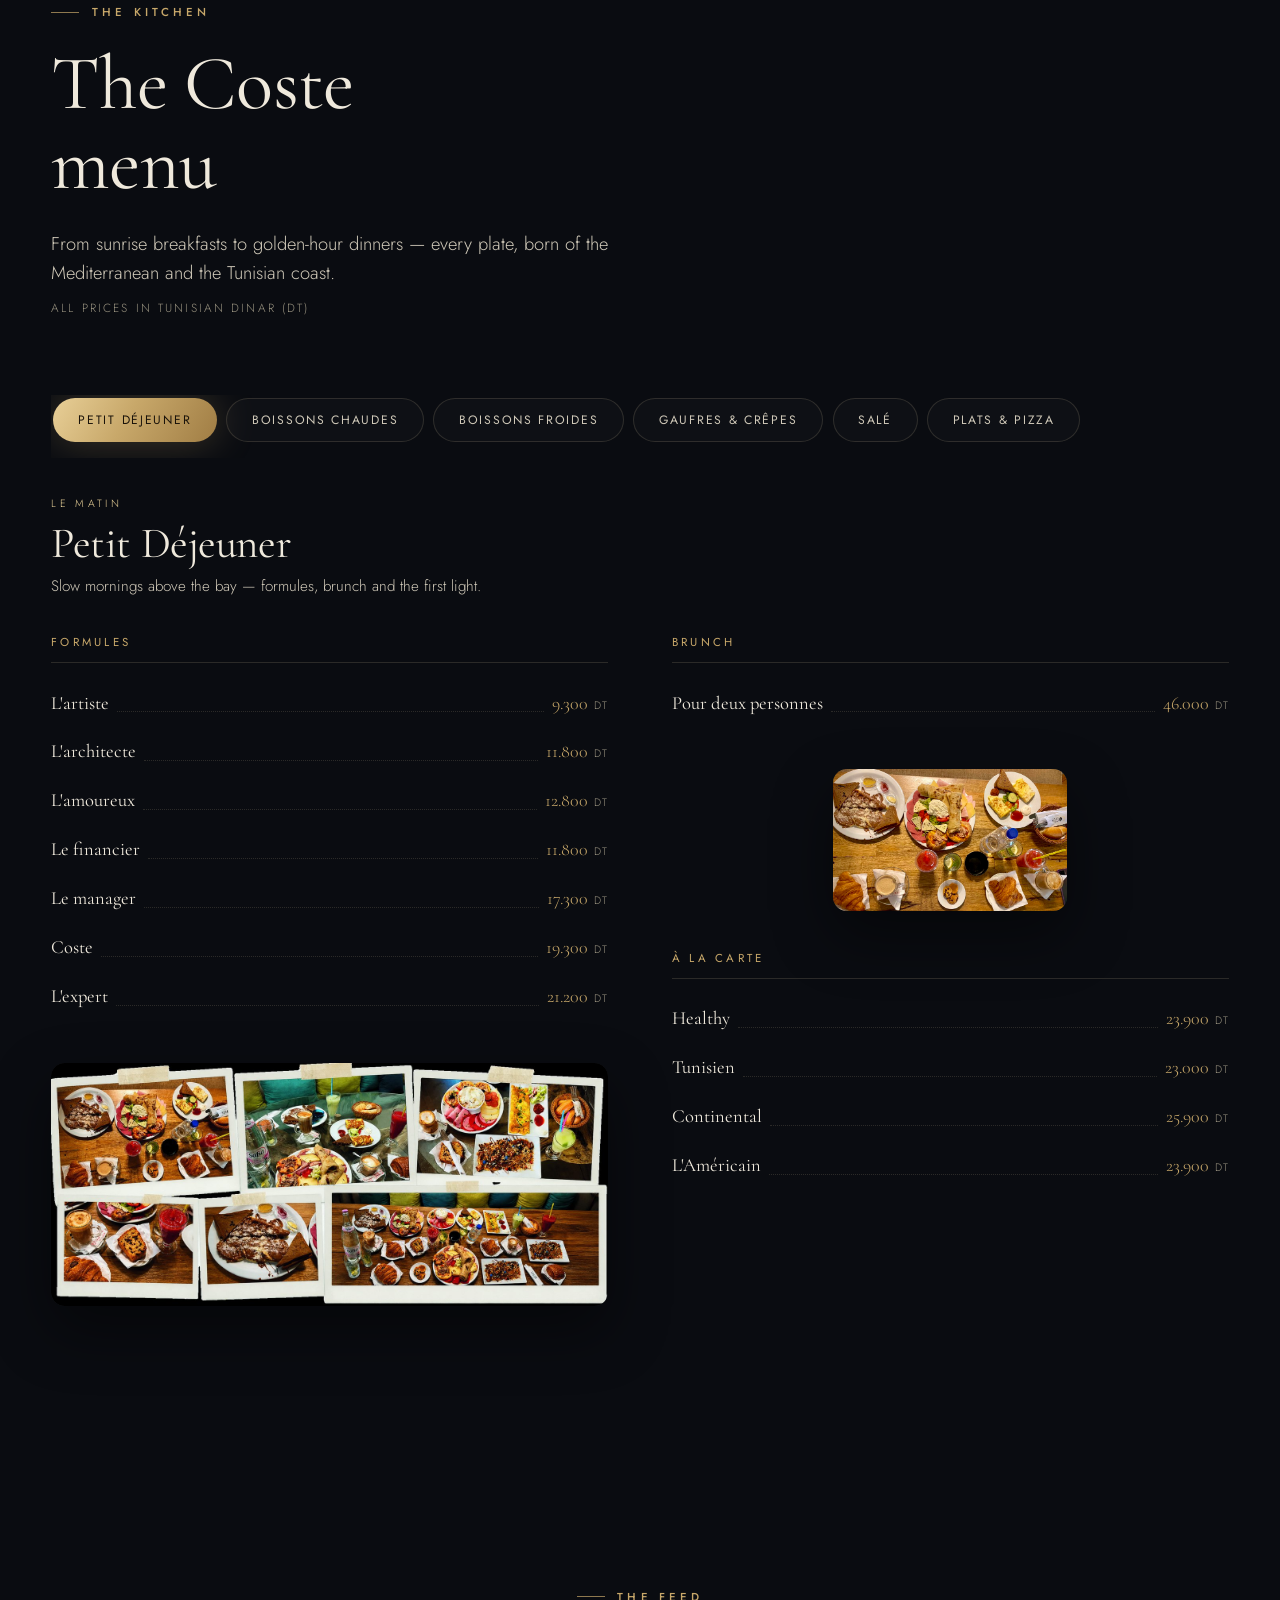
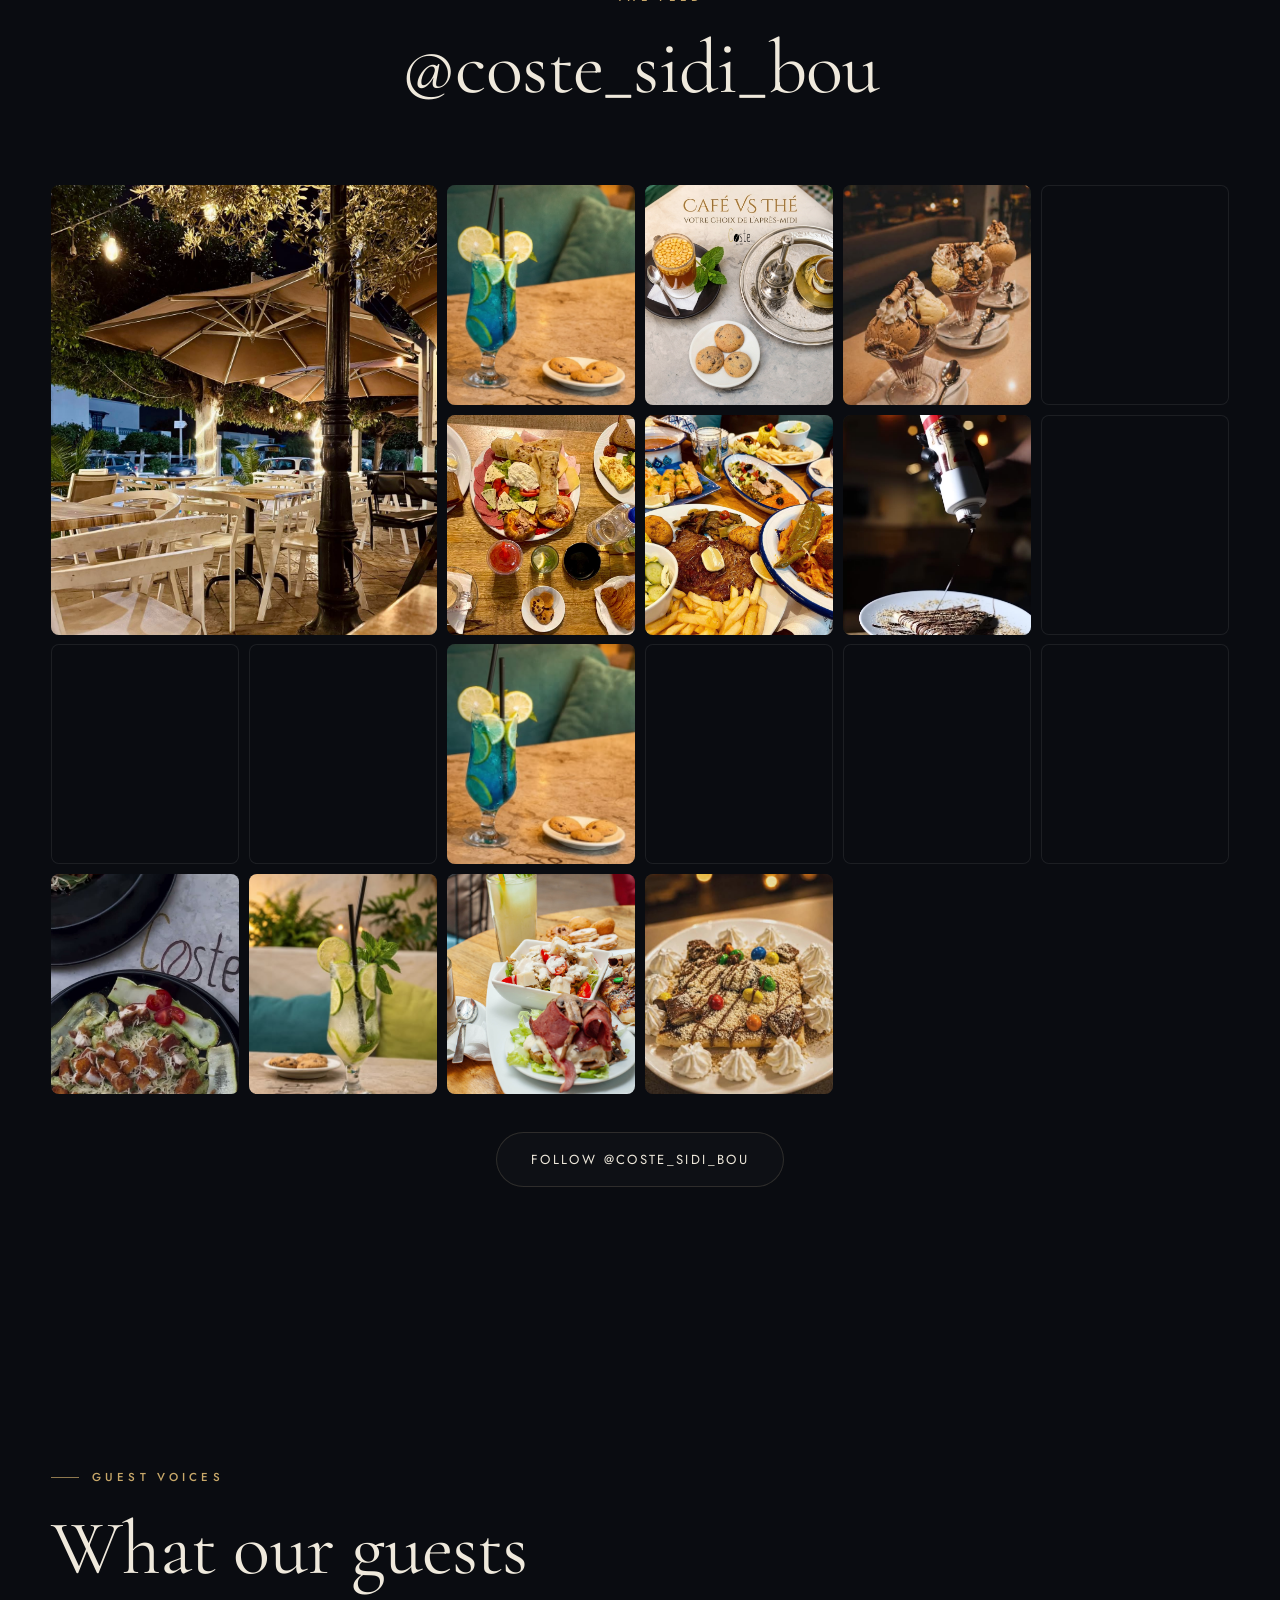
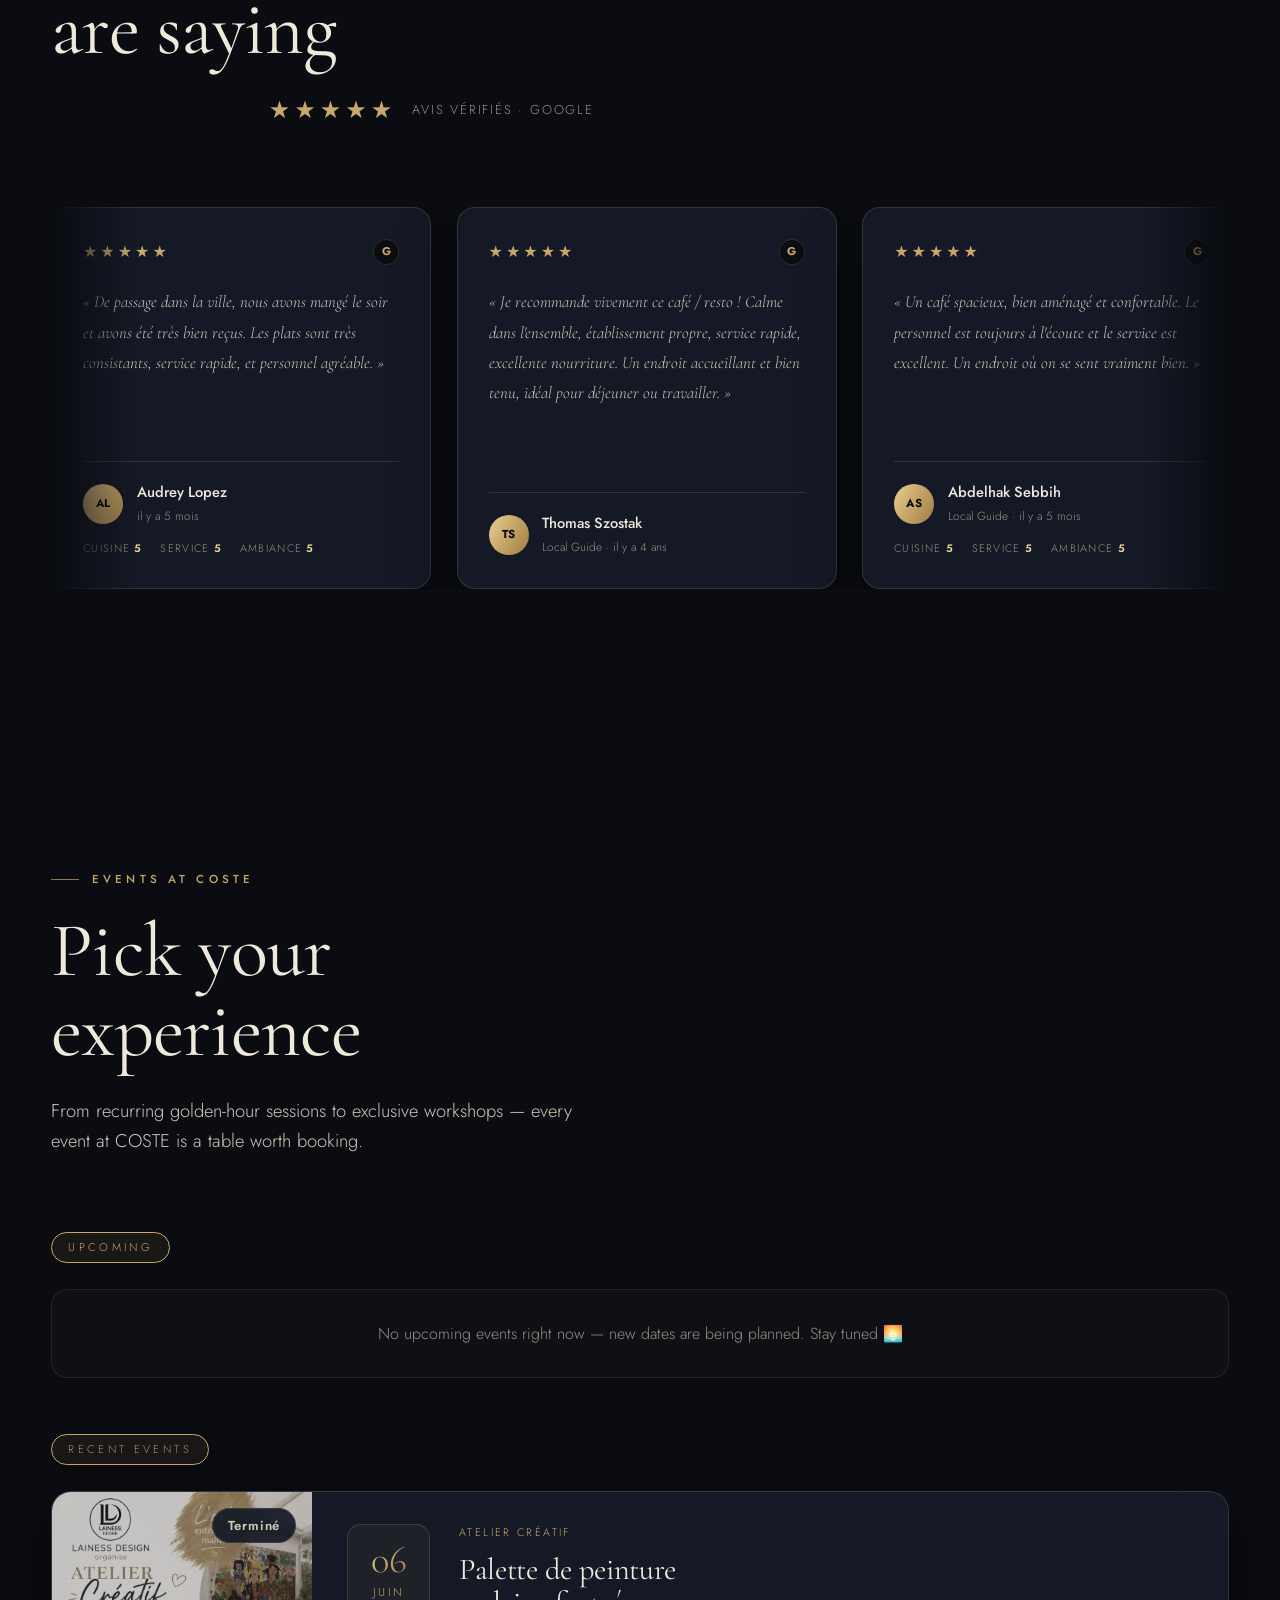
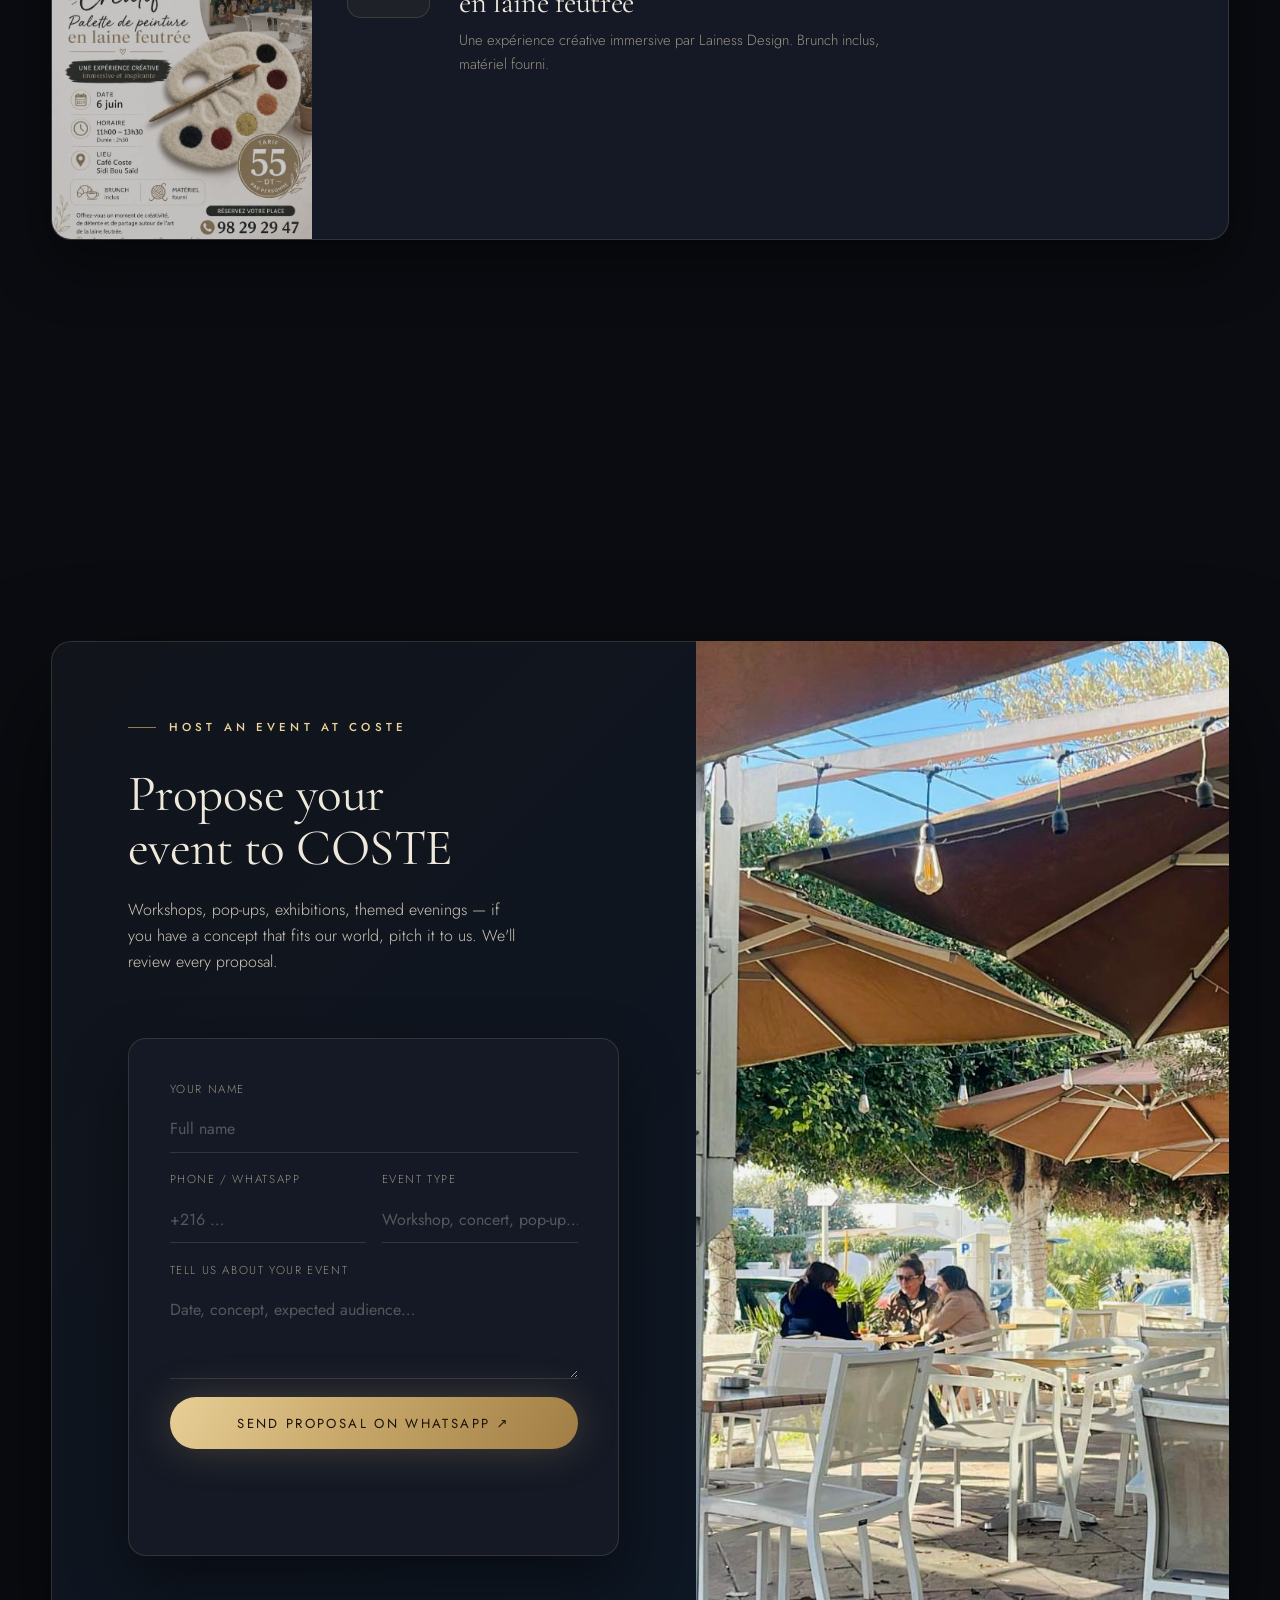
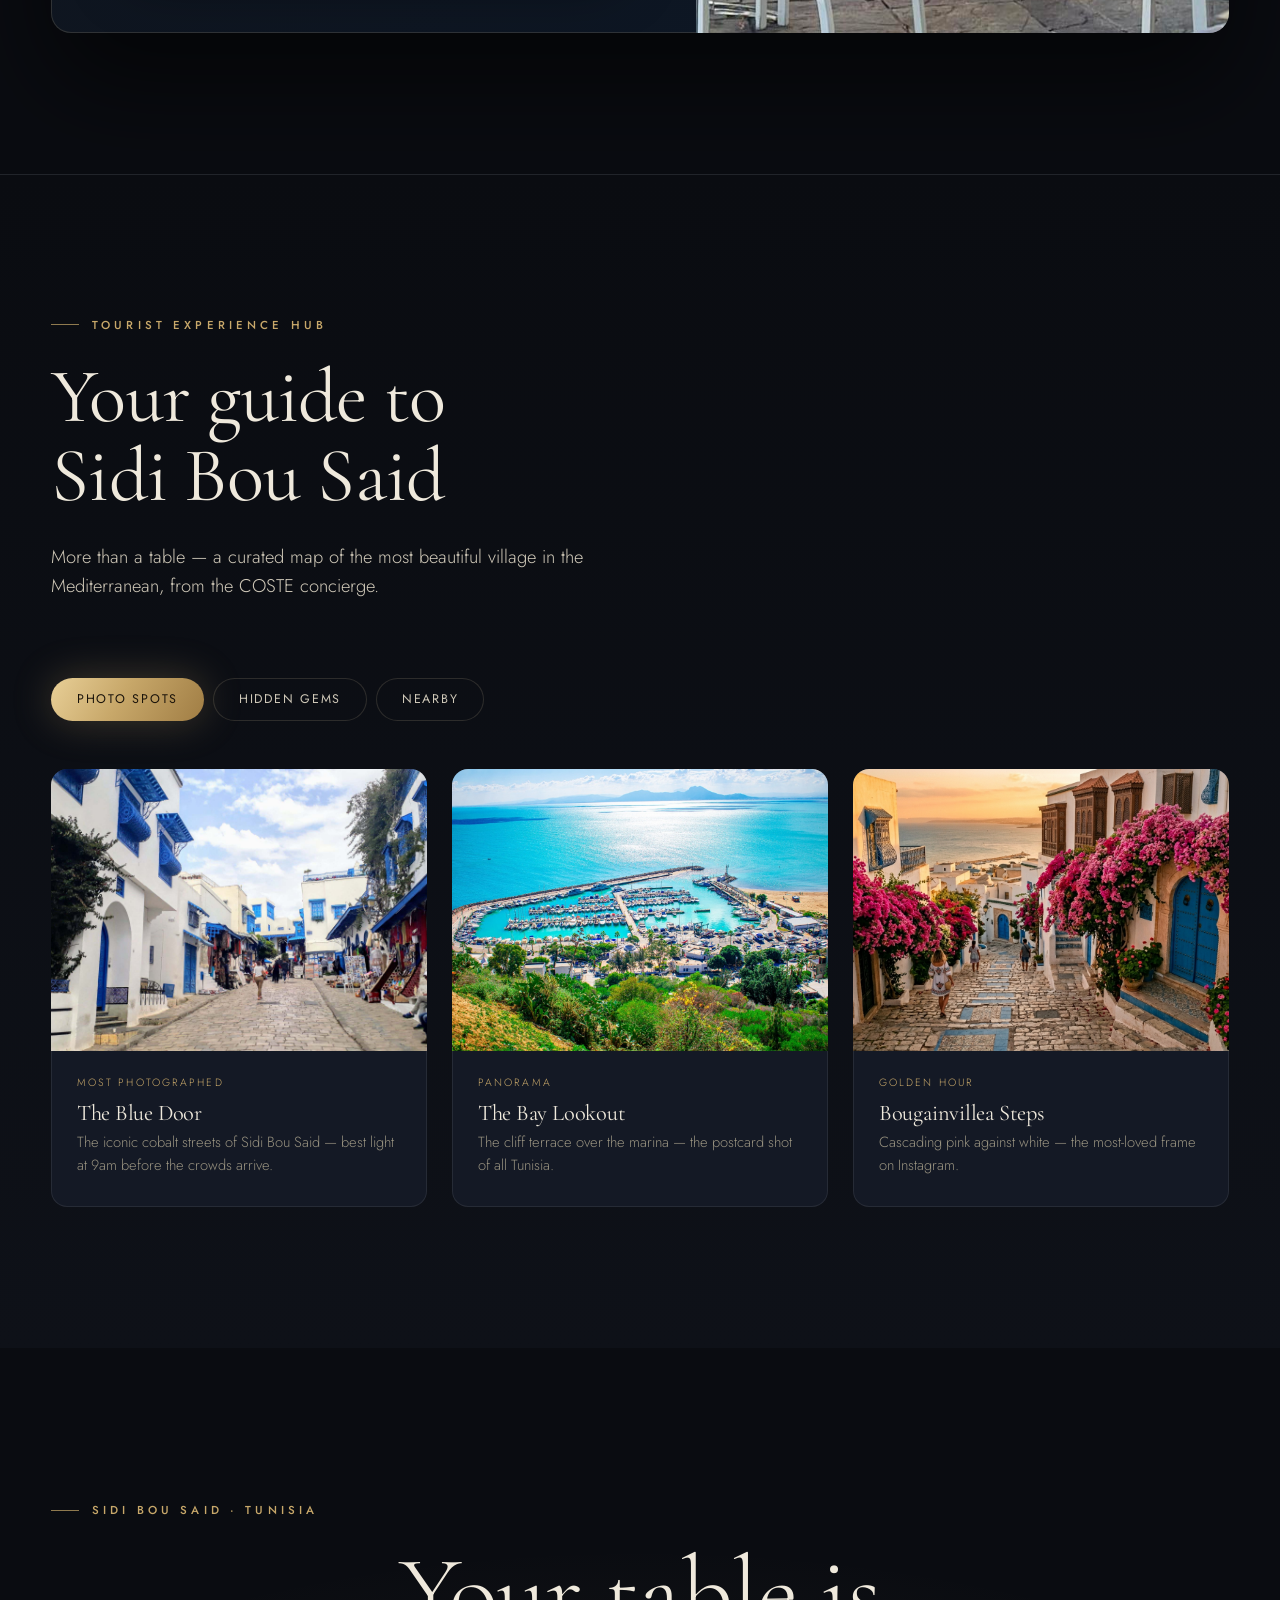
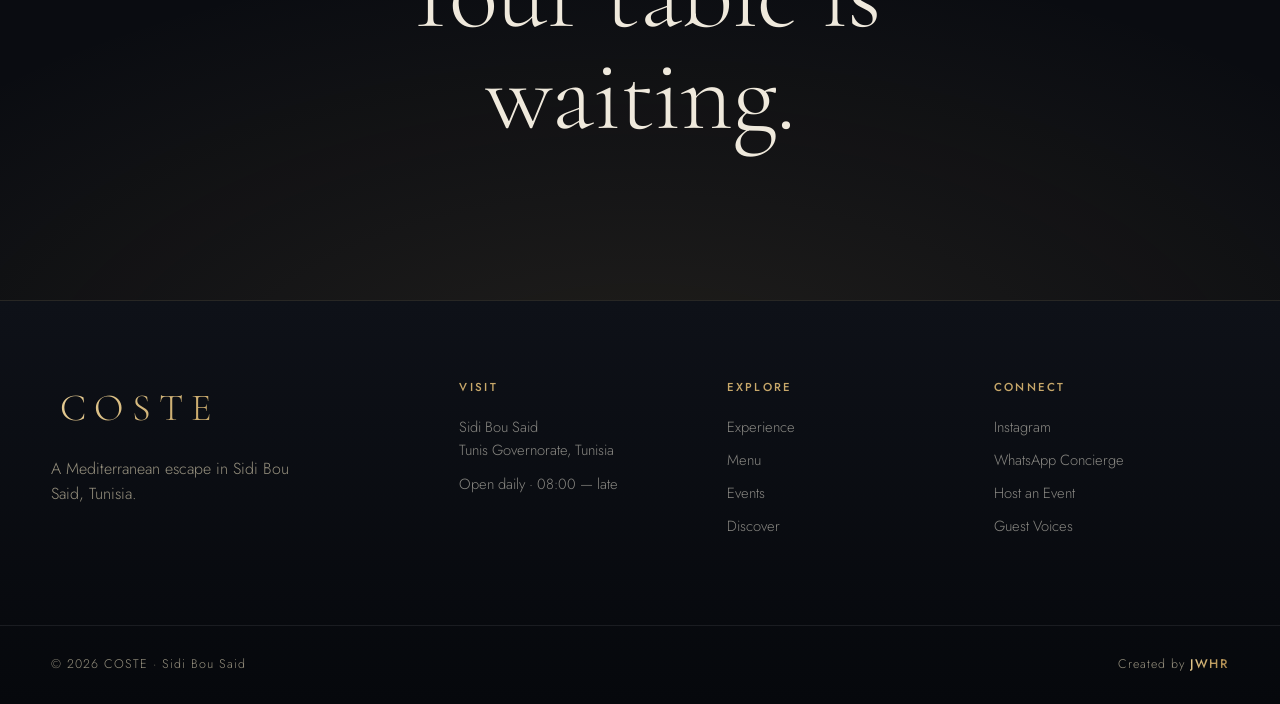
==== commit 76d25b94: "Replace petit-dej brunch photo with video, mix feed videos into grid Menu's Petit Déjeuner brunch ph" ====
--- a/index.html
+++ b/index.html
@@ -43,10 +43,6 @@
 <link href="https://fonts.googleapis.com/css2?family=Cormorant+Garamond:ital,wght@0,300;0,400;0,500;0,600;1,300;1,400&family=Jost:wght@200;300;400;500;600&display=swap" rel="stylesheet" />
 
 <link rel="stylesheet" href="css/styles.css" />
-
-<!-- Vercel Speed Insights -->
-<script defer src="/_vercel/speed-insights/script.js"></script>
-
 <!-- Highest quality image rendering -->
 <style>
 img{image-rendering:-webkit-optimize-contrast;image-rendering:crisp-edges}
@@ -247,7 +243,7 @@
   </div>
 </section>
 
-<!-- ░░░░░░░░░░░░░░ 2 · MENU (NEW MENU COMING SOON) ░░░░░░░░░░░░░░ -->
+<!-- ░░░░░░░░░░░░░░ 2 · MENU  ░░░░░░░░░░░░░░ -->
 <section class="menu section" id="menu">
   <div class="section__head">
     <p class="kicker reveal" data-i18n="menu-kicker">The Kitchen</p>
@@ -269,24 +265,24 @@
   </div>
   <div class="gallery__grid">
     <a class="gallery__item gallery__item--wide reveal" href="https://www.instagram.com/coste_sidi_bou/" target="_blank" rel="noopener" data-cursor="hover"><img src="img/terrassenuit.jpg" alt="COSTE terrace at night" loading="lazy" decoding="async" /></a>
+    <a class="gallery__item reveal" href="https://www.instagram.com/coste_sidi_bou/" target="_blank" rel="noopener" data-cursor="hover"><img src="img/102.png" alt="COSTE" loading="lazy" decoding="async" /></a>
+    <a class="gallery__item reveal" href="https://www.instagram.com/coste_sidi_bou/" target="_blank" rel="noopener" data-cursor="hover"><img src="img/101.png" alt="COSTE" loading="lazy" decoding="async" /></a>
+    <a class="gallery__item reveal" href="https://www.instagram.com/coste_sidi_bou/" target="_blank" rel="noopener" data-cursor="hover"><img src="img/5.jpg" alt="COSTE sundaes" loading="lazy" decoding="async" /></a>
+    <a class="gallery__item reveal" href="https://www.instagram.com/coste_sidi_bou/" target="_blank" rel="noopener" data-cursor="hover"><img src="img/terrasse.jpg" alt="COSTE terrace daytime" loading="lazy" decoding="async" /></a>
+    <a class="gallery__item reveal" href="https://www.instagram.com/coste_sidi_bou/" target="_blank" rel="noopener" data-cursor="hover"><img src="img/11.jpg" alt="COSTE brunch flatlay" loading="lazy" decoding="async" /></a>
+    <a class="gallery__item reveal" href="https://www.instagram.com/coste_sidi_bou/" target="_blank" rel="noopener" data-cursor="hover"><img src="img/13.jpg" alt="COSTE dinner spread" loading="lazy" decoding="async" /></a>
+    <a class="gallery__item reveal" href="https://www.instagram.com/coste_sidi_bou/" target="_blank" rel="noopener" data-cursor="hover"><video class="js-scroll-video" muted loop playsinline preload="none" poster="img/vid1-poster.jpg" aria-label="COSTE ambiance"><source src="vid/vid1.mp4" type="video/mp4" /></video></a>
+    <a class="gallery__item reveal" href="https://www.instagram.com/coste_sidi_bou/" target="_blank" rel="noopener" data-cursor="hover"><img src="img/6.jpg" alt="COSTE Tunisian feast" loading="lazy" decoding="async" /></a>
+    <a class="gallery__item reveal" href="https://www.instagram.com/coste_sidi_bou/" target="_blank" rel="noopener" data-cursor="hover"><img src="img/10.jpg" alt="COSTE depuis 2008 signage" loading="lazy" decoding="async" /></a>
+    <a class="gallery__item reveal" href="https://www.instagram.com/coste_sidi_bou/" target="_blank" rel="noopener" data-cursor="hover"><img src="img/104.png" alt="COSTE" loading="lazy" decoding="async" /></a>
+    <a class="gallery__item reveal" href="https://www.instagram.com/coste_sidi_bou/" target="_blank" rel="noopener" data-cursor="hover"><img src="img/2.jpg" alt="COSTE blue cocktail" loading="lazy" decoding="async" /></a>
+    <a class="gallery__item reveal" href="https://www.instagram.com/coste_sidi_bou/" target="_blank" rel="noopener" data-cursor="hover"><img src="img/100.png" alt="COSTE" loading="lazy" decoding="async" /></a>
+    <a class="gallery__item reveal" href="https://www.instagram.com/coste_sidi_bou/" target="_blank" rel="noopener" data-cursor="hover"><img src="img/9.jpg" alt="COSTE atmospheric indoor" loading="lazy" decoding="async" /></a>
+    <a class="gallery__item reveal" href="https://www.instagram.com/coste_sidi_bou/" target="_blank" rel="noopener" data-cursor="hover"><img src="img/103.png" alt="COSTE" loading="lazy" decoding="async" /></a>
+    <a class="gallery__item reveal" href="https://www.instagram.com/coste_sidi_bou/" target="_blank" rel="noopener" data-cursor="hover"><video class="js-scroll-video" muted loop playsinline preload="none" poster="img/vid2-poster.jpg" aria-label="COSTE ambiance"><source src="vid/vid2.mp4" type="video/mp4" /></video></a>
+    <a class="gallery__item reveal" href="https://www.instagram.com/coste_sidi_bou/" target="_blank" rel="noopener" data-cursor="hover"><img src="img/1.jpg" alt="COSTE mint cooler" loading="lazy" decoding="async" /></a>
     <a class="gallery__item reveal" href="https://www.instagram.com/coste_sidi_bou/" target="_blank" rel="noopener" data-cursor="hover"><img src="img/homepage.jpg" alt="COSTE brunch spread" loading="lazy" decoding="async" /></a>
-    <a class="gallery__item reveal" href="https://www.instagram.com/coste_sidi_bou/" target="_blank" rel="noopener" data-cursor="hover"><img src="img/2.jpg" alt="COSTE blue cocktail" loading="lazy" decoding="async" /></a>
-    <a class="gallery__item reveal" href="https://www.instagram.com/coste_sidi_bou/" target="_blank" rel="noopener" data-cursor="hover"><img src="img/9.jpg" alt="COSTE atmospheric indoor" loading="lazy" decoding="async" /></a>
     <a class="gallery__item reveal" href="https://www.instagram.com/coste_sidi_bou/" target="_blank" rel="noopener" data-cursor="hover"><img src="img/3.jpg" alt="COSTE signature dessert" loading="lazy" decoding="async" /></a>
-    <a class="gallery__item reveal" href="https://www.instagram.com/coste_sidi_bou/" target="_blank" rel="noopener" data-cursor="hover"><img src="img/5.jpg" alt="COSTE sundaes" loading="lazy" decoding="async" /></a>
-    <a class="gallery__item reveal" href="https://www.instagram.com/coste_sidi_bou/" target="_blank" rel="noopener" data-cursor="hover"><img src="img/11.jpg" alt="COSTE brunch flatlay" loading="lazy" decoding="async" /></a>
-    <a class="gallery__item reveal" href="https://www.instagram.com/coste_sidi_bou/" target="_blank" rel="noopener" data-cursor="hover"><img src="img/6.jpg" alt="COSTE Tunisian feast" loading="lazy" decoding="async" /></a>
-    <a class="gallery__item reveal" href="https://www.instagram.com/coste_sidi_bou/" target="_blank" rel="noopener" data-cursor="hover"><img src="img/13.jpg" alt="COSTE dinner spread" loading="lazy" decoding="async" /></a>
-    <a class="gallery__item reveal" href="https://www.instagram.com/coste_sidi_bou/" target="_blank" rel="noopener" data-cursor="hover"><img src="img/1.jpg" alt="COSTE mint cooler" loading="lazy" decoding="async" /></a>
-    <a class="gallery__item reveal" href="https://www.instagram.com/coste_sidi_bou/" target="_blank" rel="noopener" data-cursor="hover"><img src="img/terrasse.jpg" alt="COSTE terrace daytime" loading="lazy" decoding="async" /></a>
-    <a class="gallery__item reveal" href="https://www.instagram.com/coste_sidi_bou/" target="_blank" rel="noopener" data-cursor="hover"><img src="img/10.jpg" alt="COSTE depuis 2008 signage" loading="lazy" decoding="async" /></a>
-    <a class="gallery__item reveal" href="https://www.instagram.com/coste_sidi_bou/" target="_blank" rel="noopener" data-cursor="hover"><img src="img/100.png" alt="COSTE" loading="lazy" decoding="async" /></a>
-    <a class="gallery__item reveal" href="https://www.instagram.com/coste_sidi_bou/" target="_blank" rel="noopener" data-cursor="hover"><img src="img/101.png" alt="COSTE" loading="lazy" decoding="async" /></a>
-    <a class="gallery__item reveal" href="https://www.instagram.com/coste_sidi_bou/" target="_blank" rel="noopener" data-cursor="hover"><img src="img/102.png" alt="COSTE" loading="lazy" decoding="async" /></a>
-    <a class="gallery__item reveal" href="https://www.instagram.com/coste_sidi_bou/" target="_blank" rel="noopener" data-cursor="hover"><img src="img/103.png" alt="COSTE" loading="lazy" decoding="async" /></a>
-    <a class="gallery__item reveal" href="https://www.instagram.com/coste_sidi_bou/" target="_blank" rel="noopener" data-cursor="hover"><img src="img/104.png" alt="COSTE" loading="lazy" decoding="async" /></a>
-    <a class="gallery__item reveal" href="https://www.instagram.com/coste_sidi_bou/" target="_blank" rel="noopener" data-cursor="hover"><video class="js-scroll-video" muted loop playsinline preload="none" poster="img/vid1-poster.jpg" aria-label="COSTE ambiance"><source src="vid/vid1.mp4" type="video/mp4" /></video></a>
-    <a class="gallery__item reveal" href="https://www.instagram.com/coste_sidi_bou/" target="_blank" rel="noopener" data-cursor="hover"><video class="js-scroll-video" muted loop playsinline preload="none" poster="img/vid2-poster.jpg" aria-label="COSTE ambiance"><source src="vid/vid2.mp4" type="video/mp4" /></video></a>
   </div>
   <a class="gallery__follow btn btn--ghost" href="https://www.instagram.com/coste_sidi_bou/" target="_blank" rel="noopener" data-cursor="hover">Follow @coste_sidi_bou</a>
 </section>
@@ -318,13 +314,13 @@
             <span class="review-card__name">Audrey Lopez</span>
             <span class="review-card__date">il y a 5 mois</span>
           </div>
+          <!--institut préparatoire des études scientifiques et technique du marsa -->
         </div>
         <div class="review-card__scores">
           <span>Cuisine <em>5</em></span><span>Service <em>5</em></span><span>Ambiance <em>5</em></span>
         </div>
       </div>
     </article>
-
     <article class="review-card" data-cursor="hover">
       <div class="review-card__top">
         <span class="review-card__stars">★★★★★</span>
--- a/css/styles.css
+++ b/css/styles.css
@@ -309,8 +309,9 @@
 
 /* dish photos interleaved within the columns, like the printed menu */
 .menu2__photo{break-inside:avoid;-webkit-column-break-inside:avoid;margin:.2rem 0 2.6rem;border-radius:14px;overflow:hidden;box-shadow:inset 0 0 0 1px var(--line-soft),var(--shadow-md)}
-.menu2__photo img{width:100%;height:auto;display:block;transition:transform 1s var(--ease)}
-.menu2__photo:hover img{transform:scale(1.04)}
+.menu2__photo img,.menu2__photo video{width:100%;height:auto;display:block;transition:transform 1s var(--ease)}
+.menu2__photo:hover img,.menu2__photo:hover video{transform:scale(1.04)}
+.menu2__photo--video{width:42%;margin-left:auto;margin-right:auto}
 
 /* balanced multi-column item lists */
 .menu2__groups{columns:2;column-gap:clamp(2.2rem,5vw,4.5rem)}
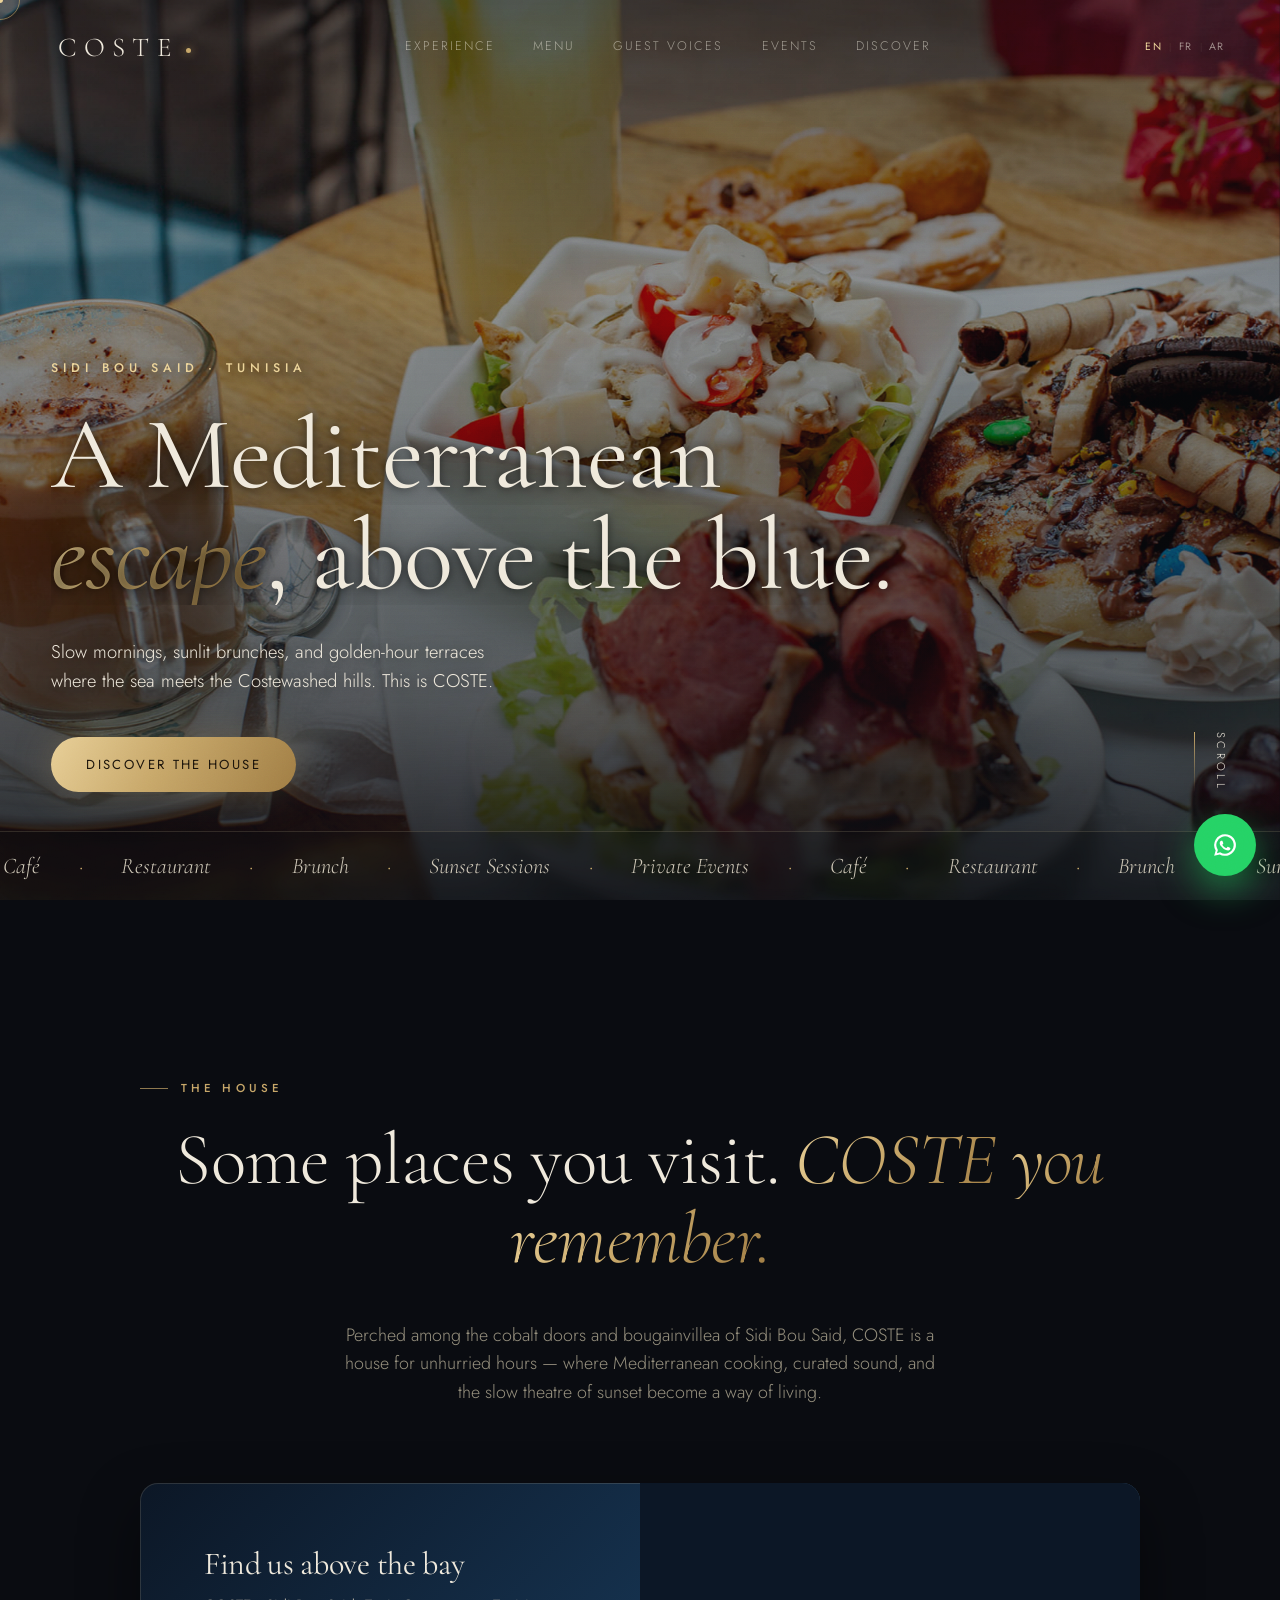
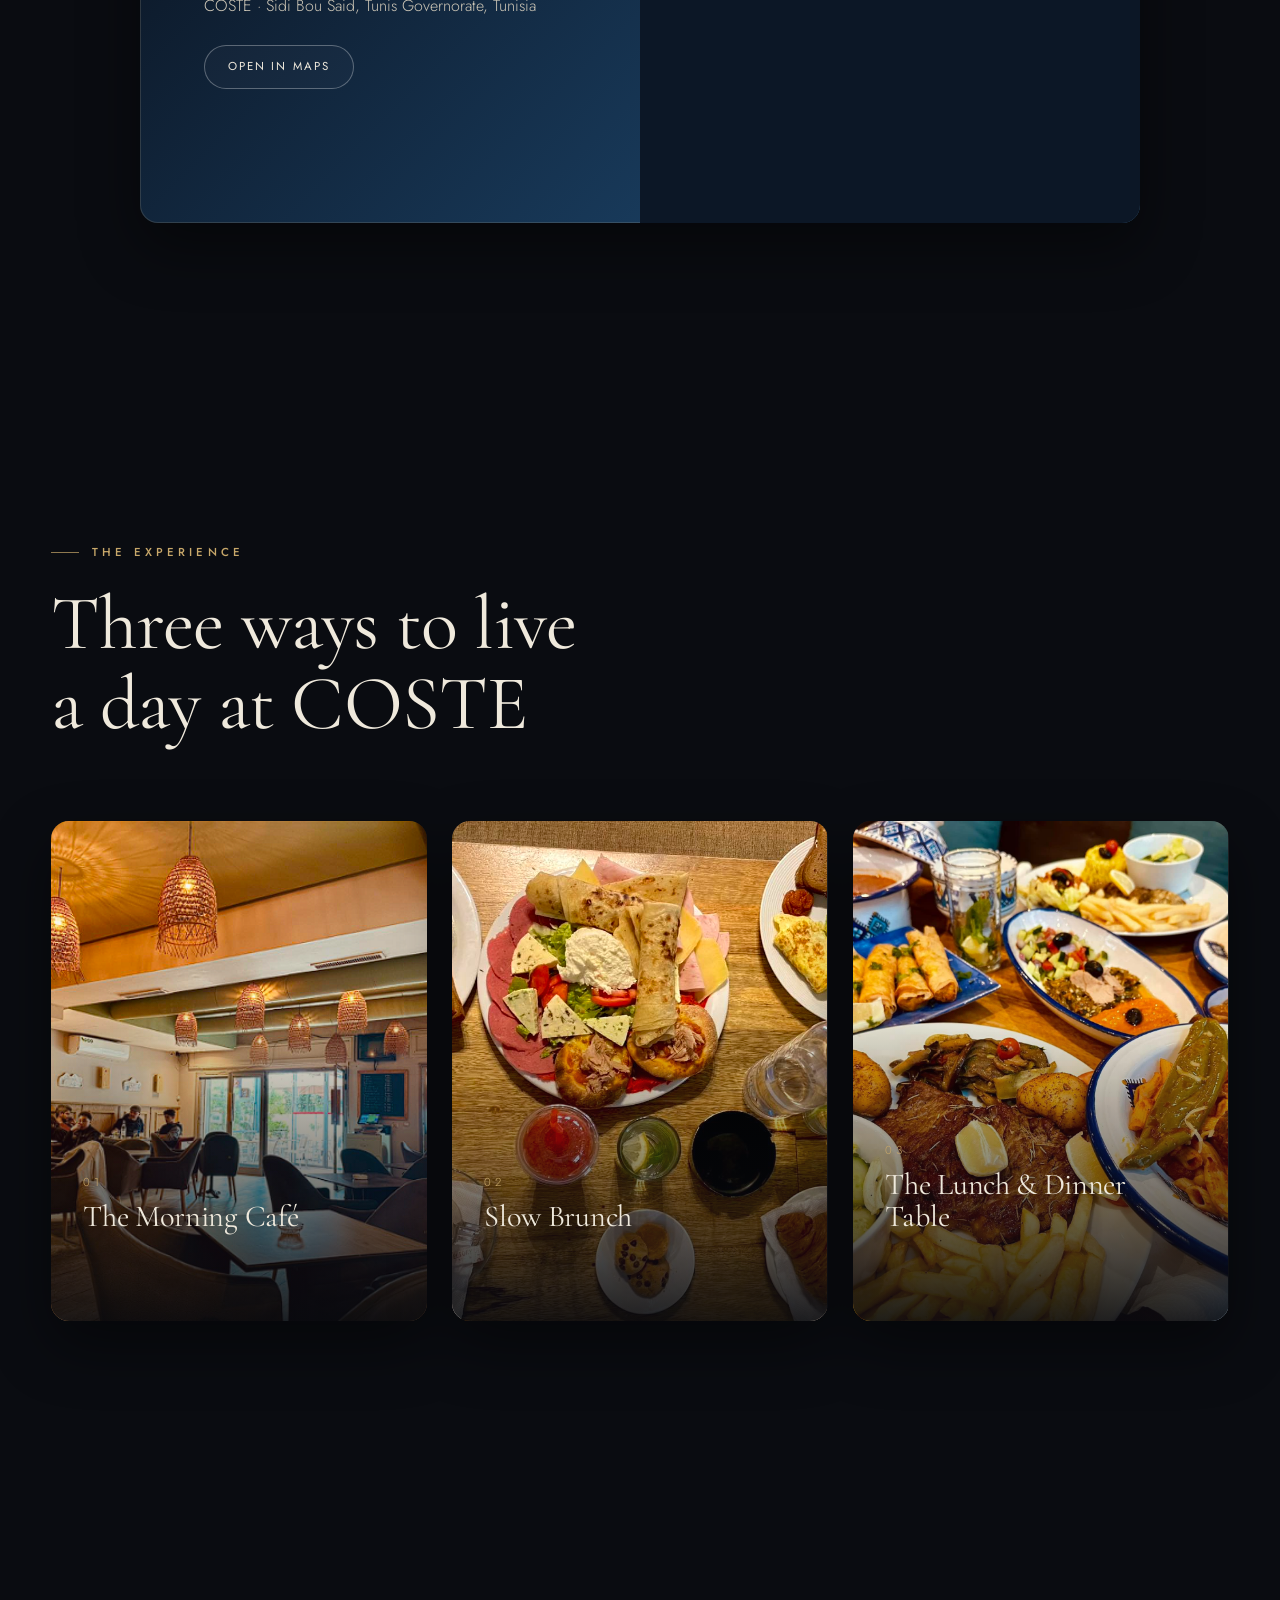
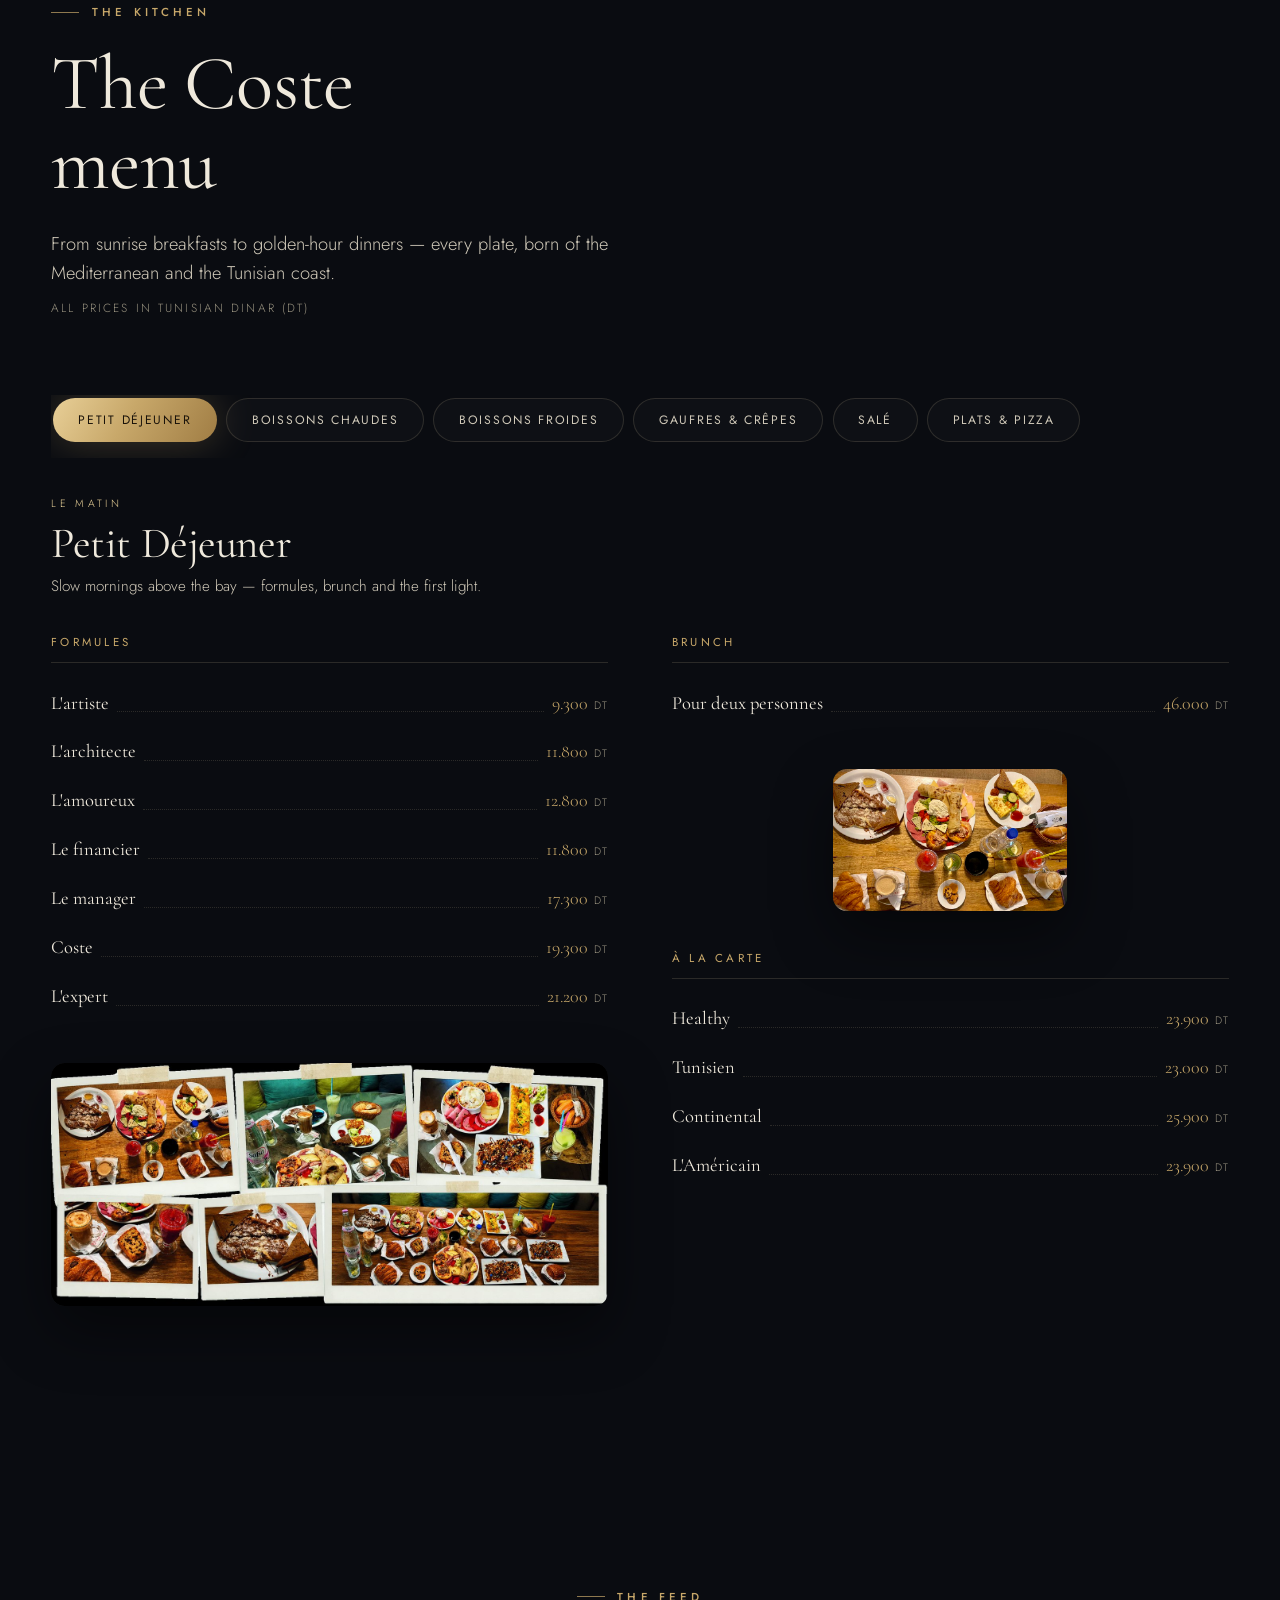
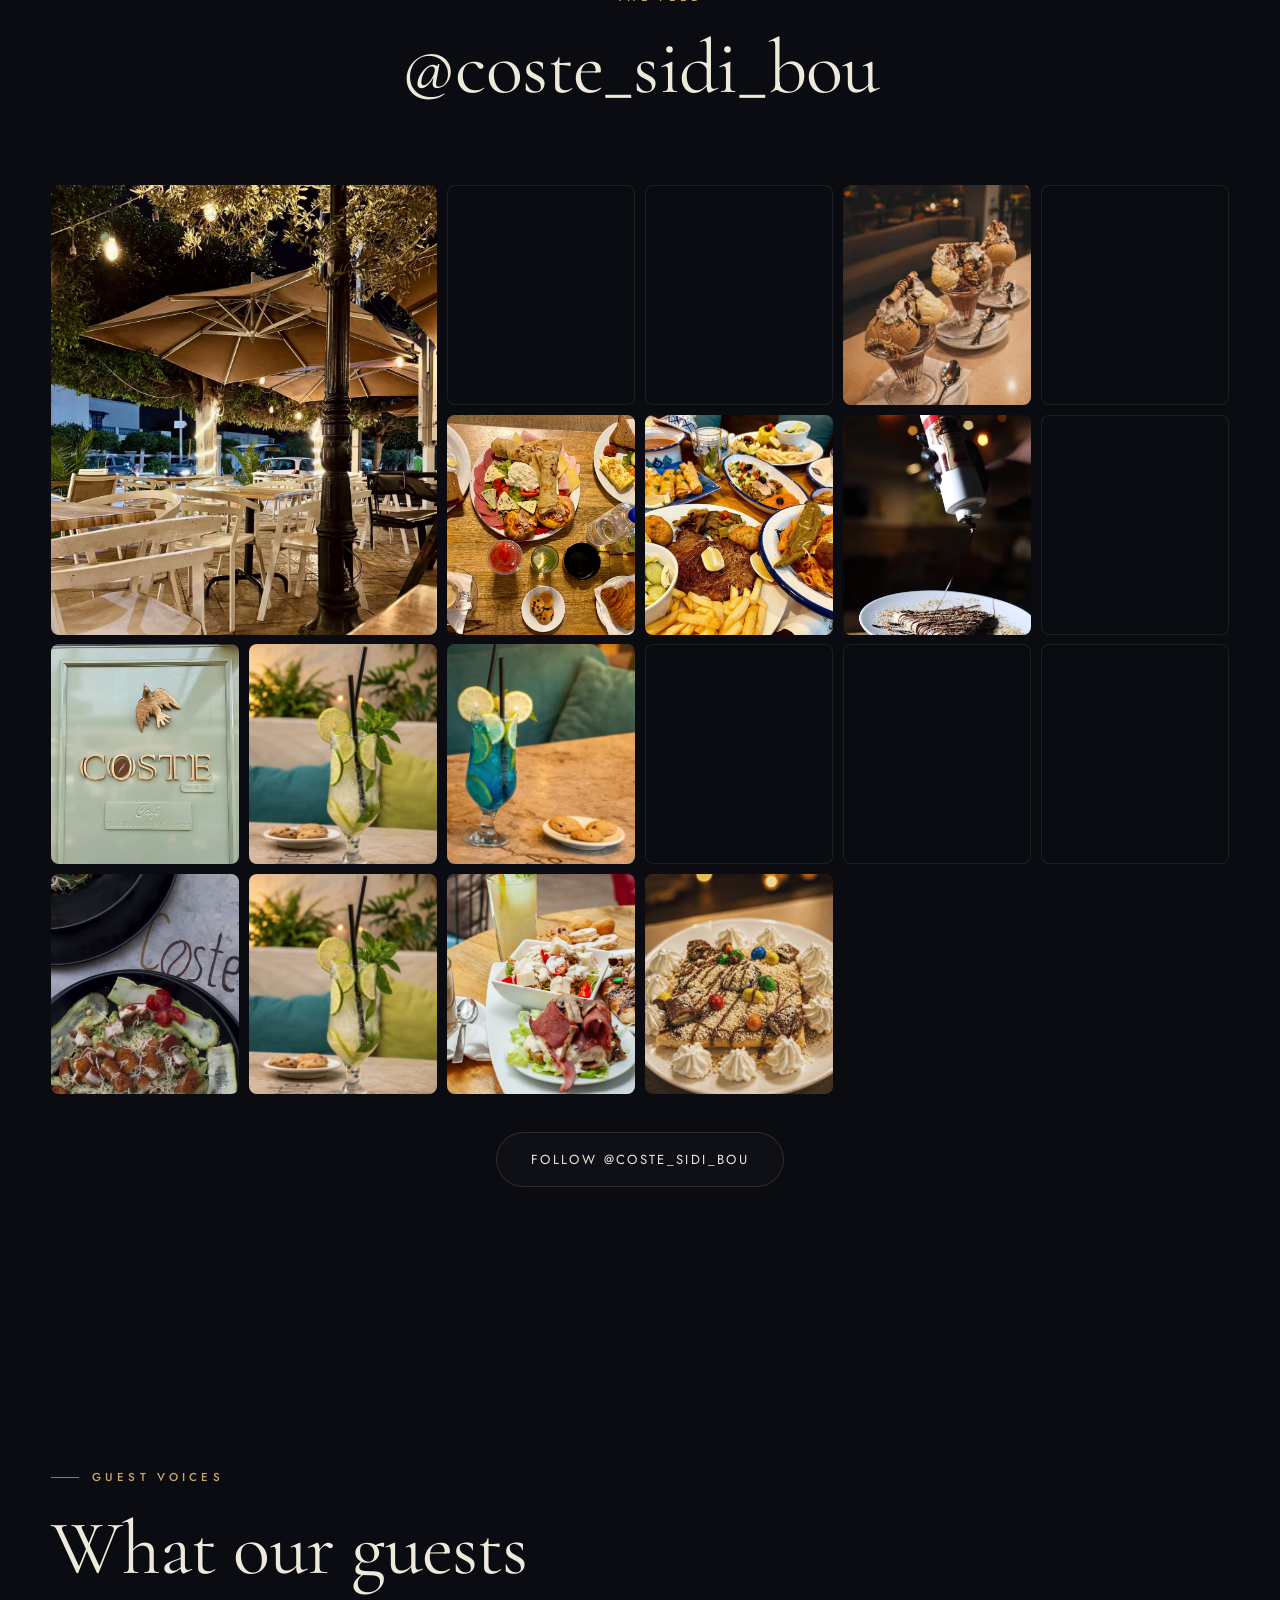
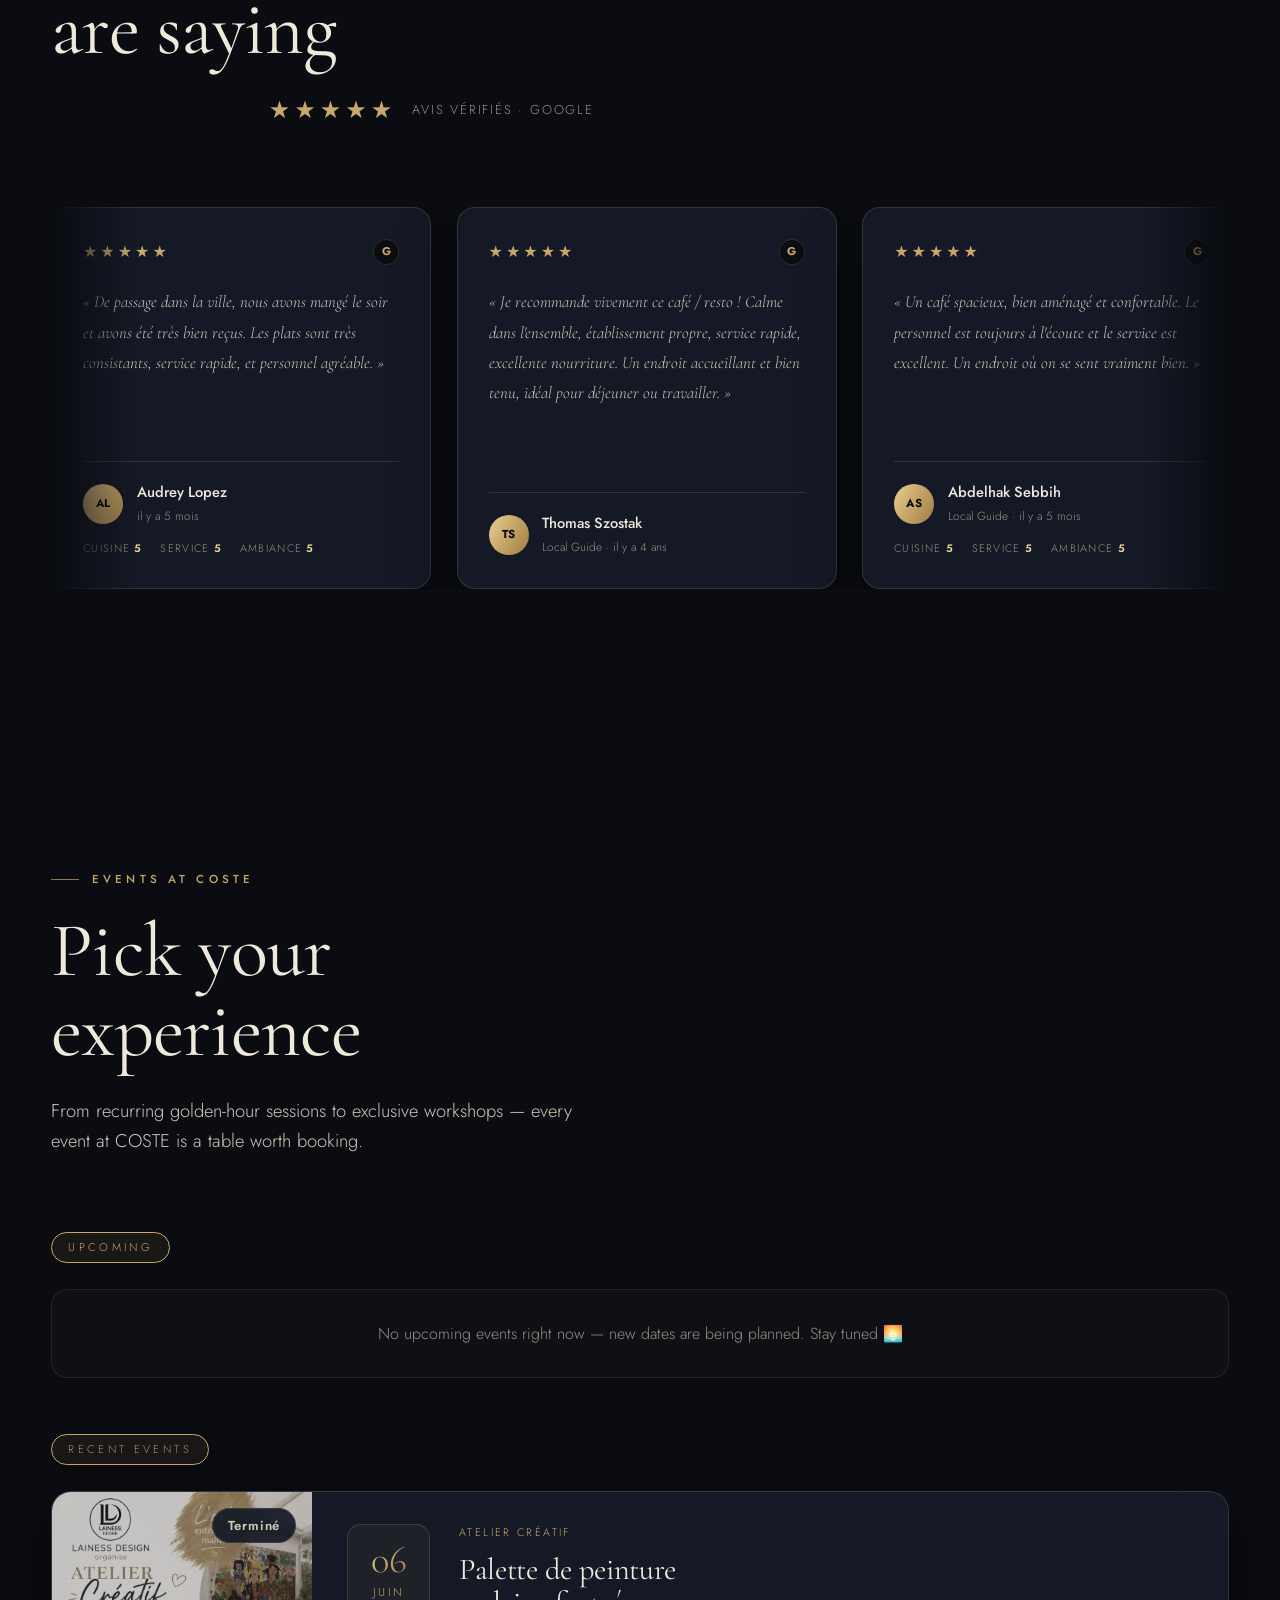
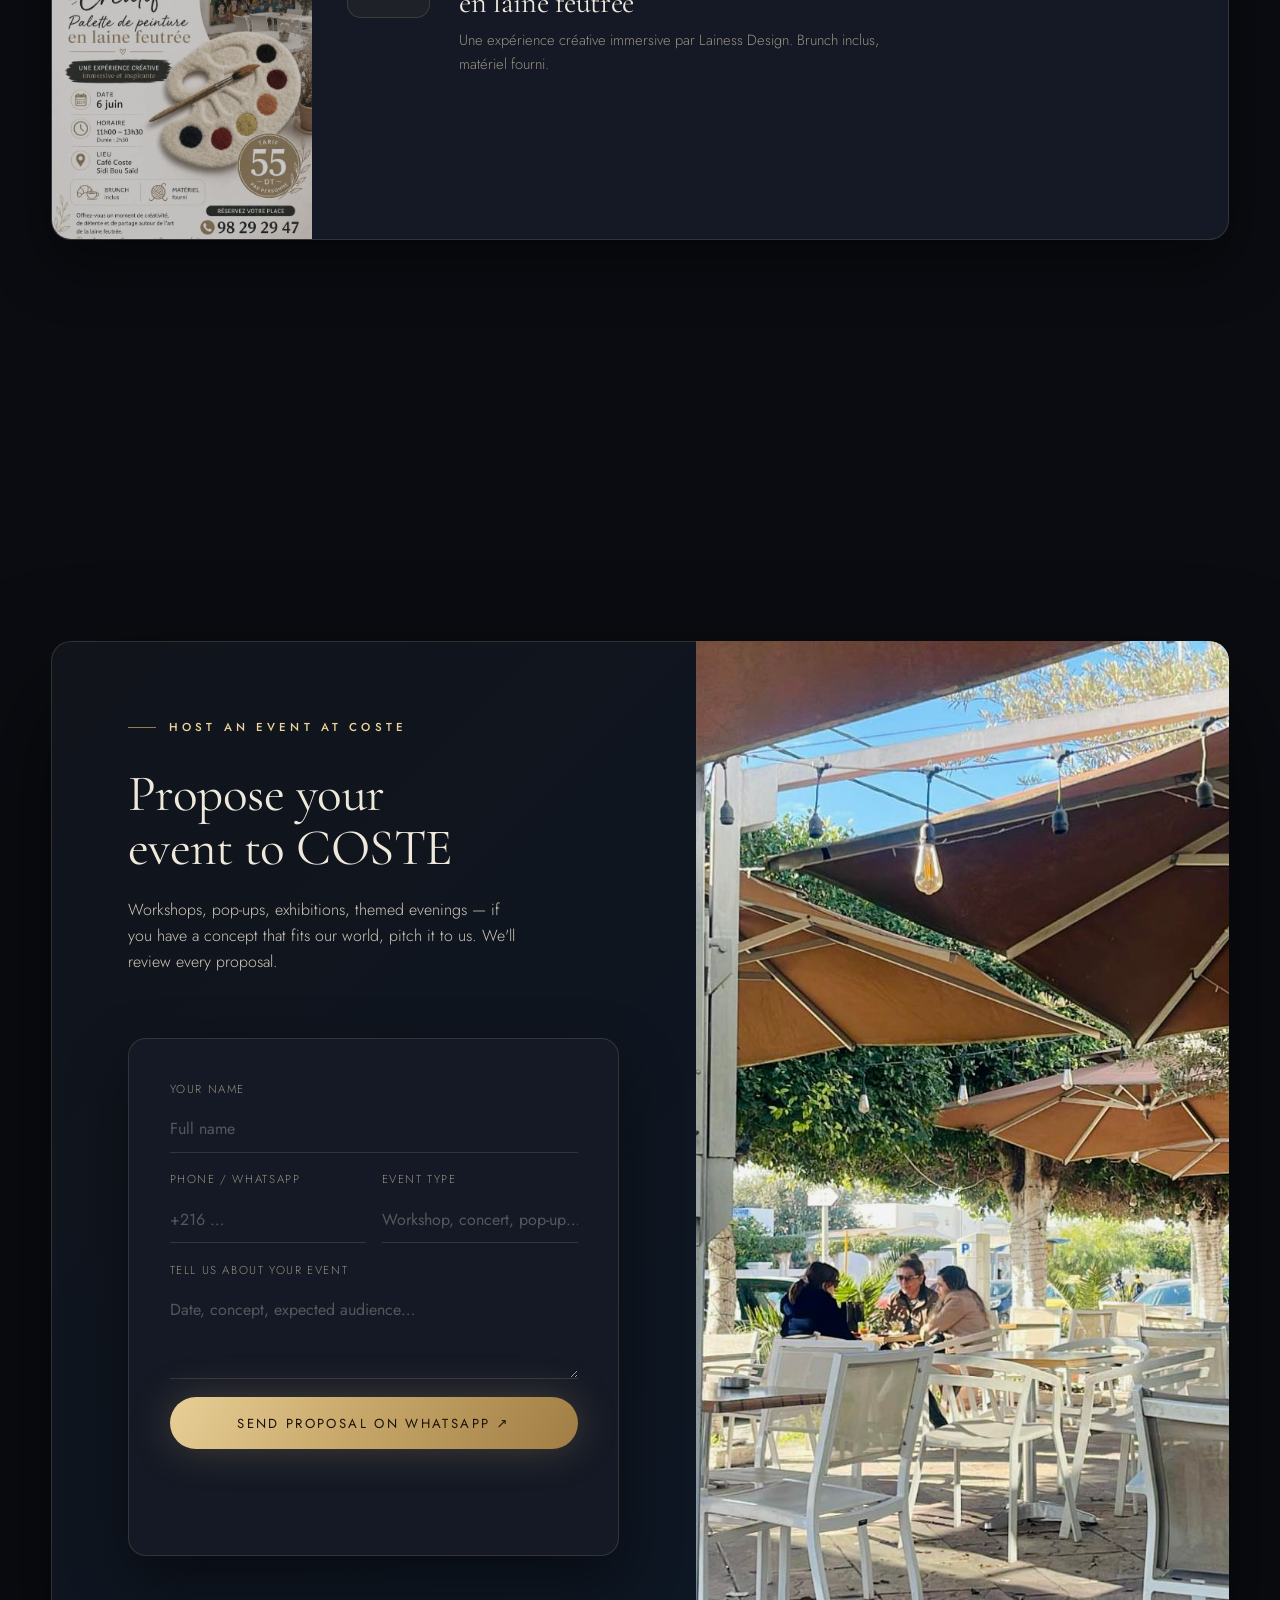
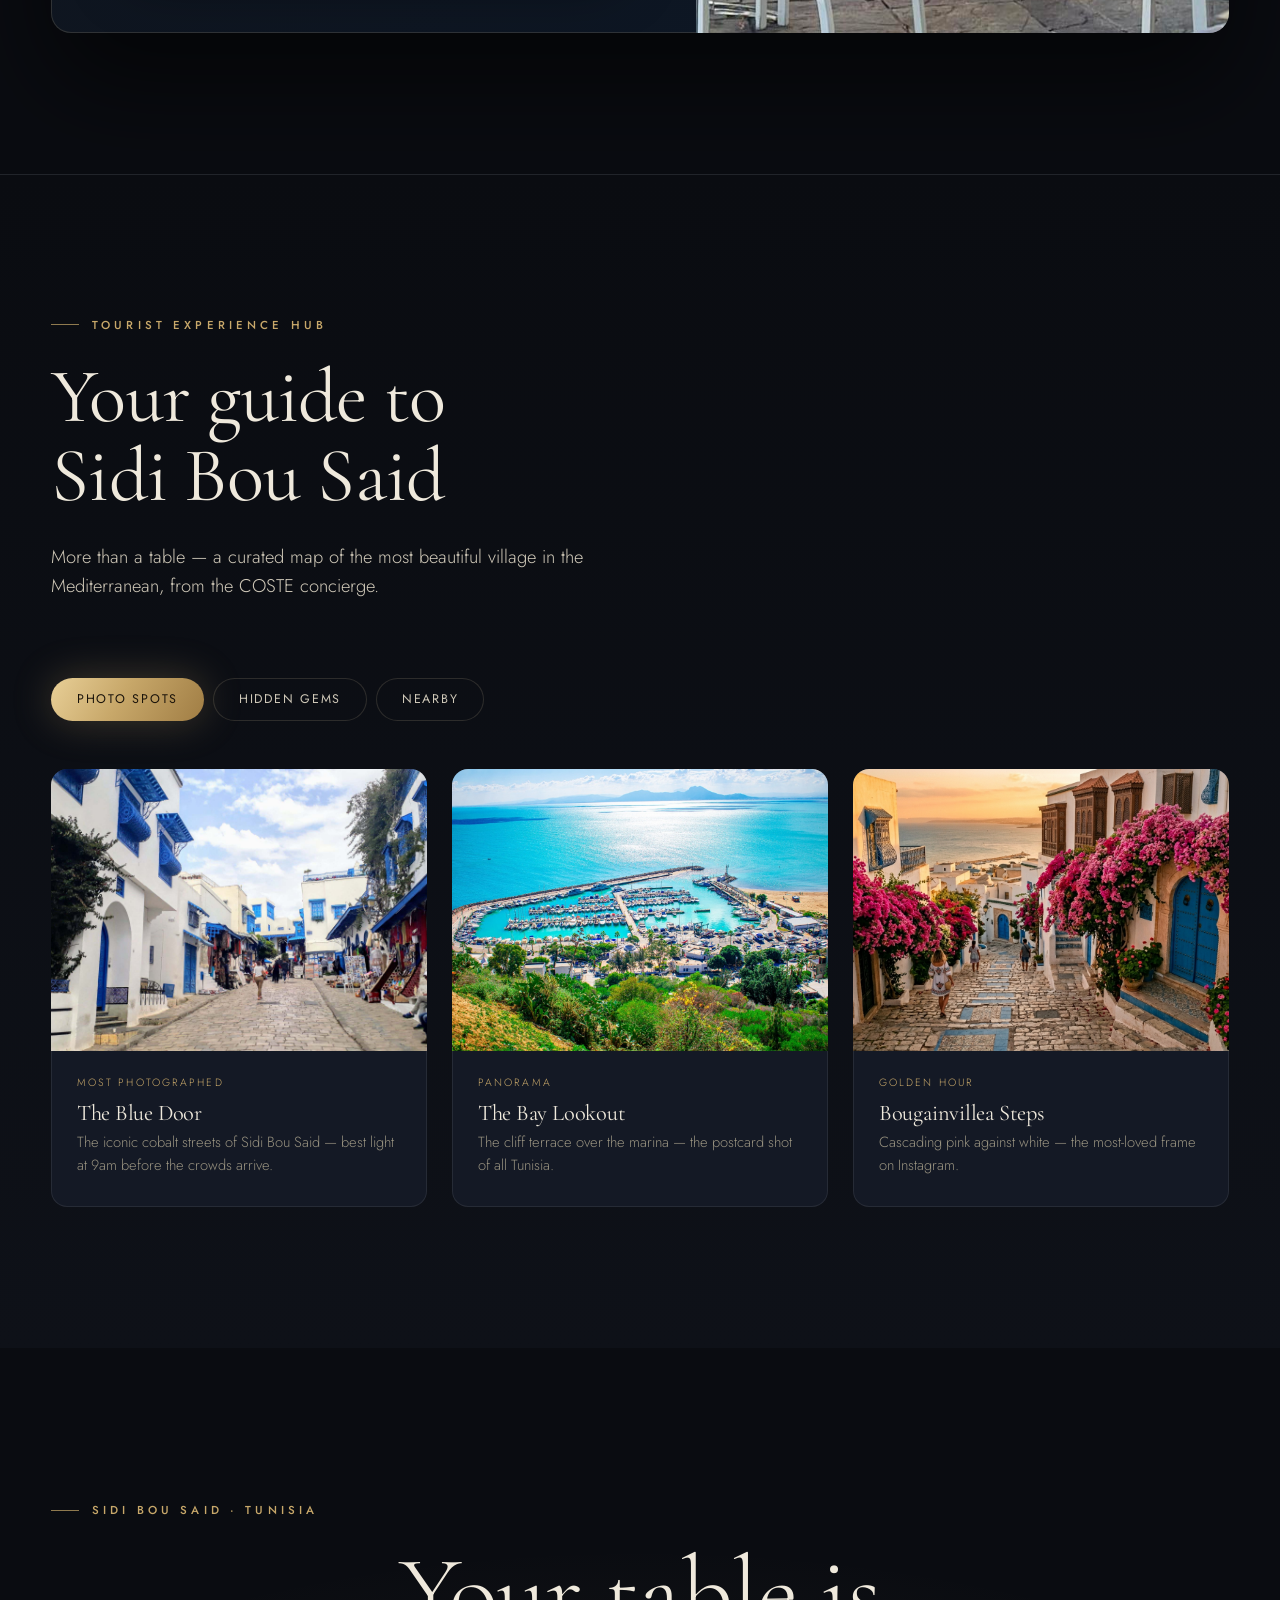
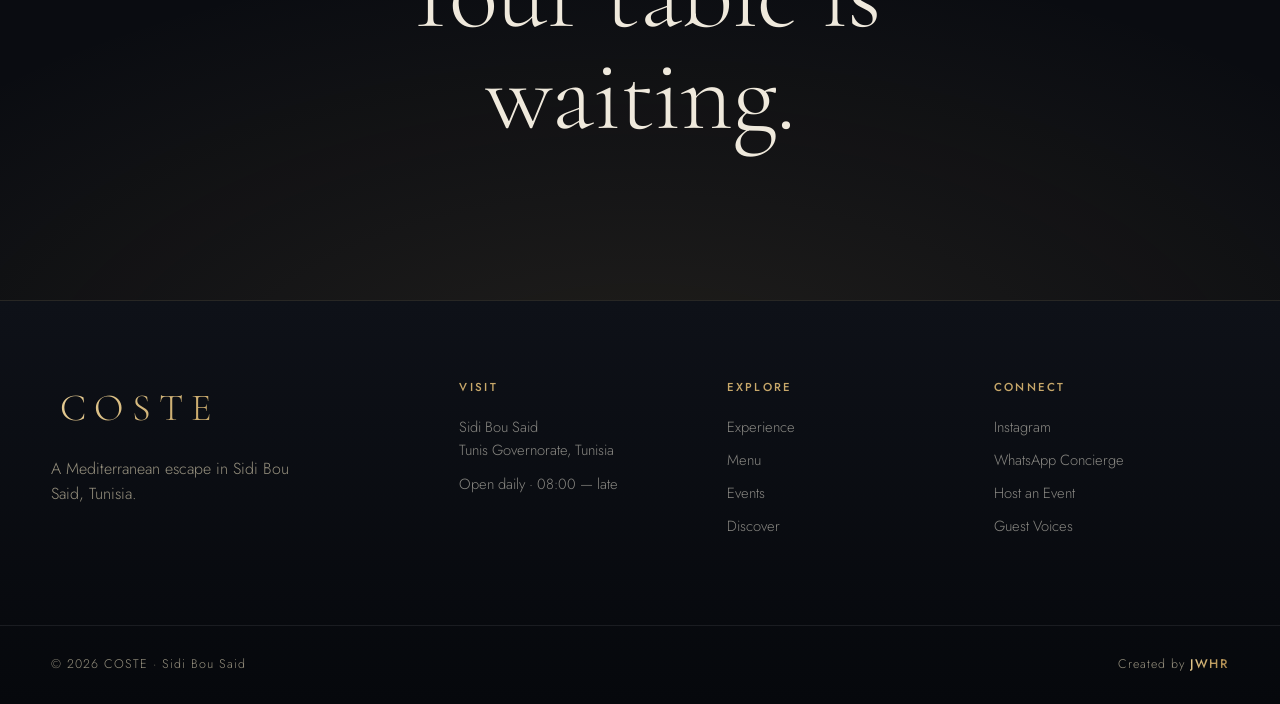
==== commit 283656d9: "Add COSTE favicon for browser tabs and Google Search results Adds favicon.ico (16/32/48px), favicon-" ====
--- a/index.html
+++ b/index.html
@@ -6,6 +6,12 @@
 <title>COSTE — A Mediterranean Escape in Sidi Bou Said</title>
 <meta name="description" content="COSTE — Luxury café, restaurant & sunset destination in Sidi Bou Said, Tunisia. Reserve a terrace table, book private events, and live the Mediterranean." />
 <link rel="canonical" href="https://www.costecofferestau.com/" />
+
+<!-- Favicon -->
+<link rel="icon" type="image/x-icon" href="/favicon.ico" />
+<link rel="icon" type="image/png" sizes="32x32" href="/img/favicon-512.png" />
+<link rel="icon" type="image/png" sizes="192x192" href="/img/favicon-192.png" />
+<link rel="apple-touch-icon" sizes="180x180" href="/img/apple-touch-icon.png" />
 
 <!-- Open Graph / Social -->
 <meta property="og:title" content="COSTE — Mediterranean Luxury in Sidi Bou Said" />
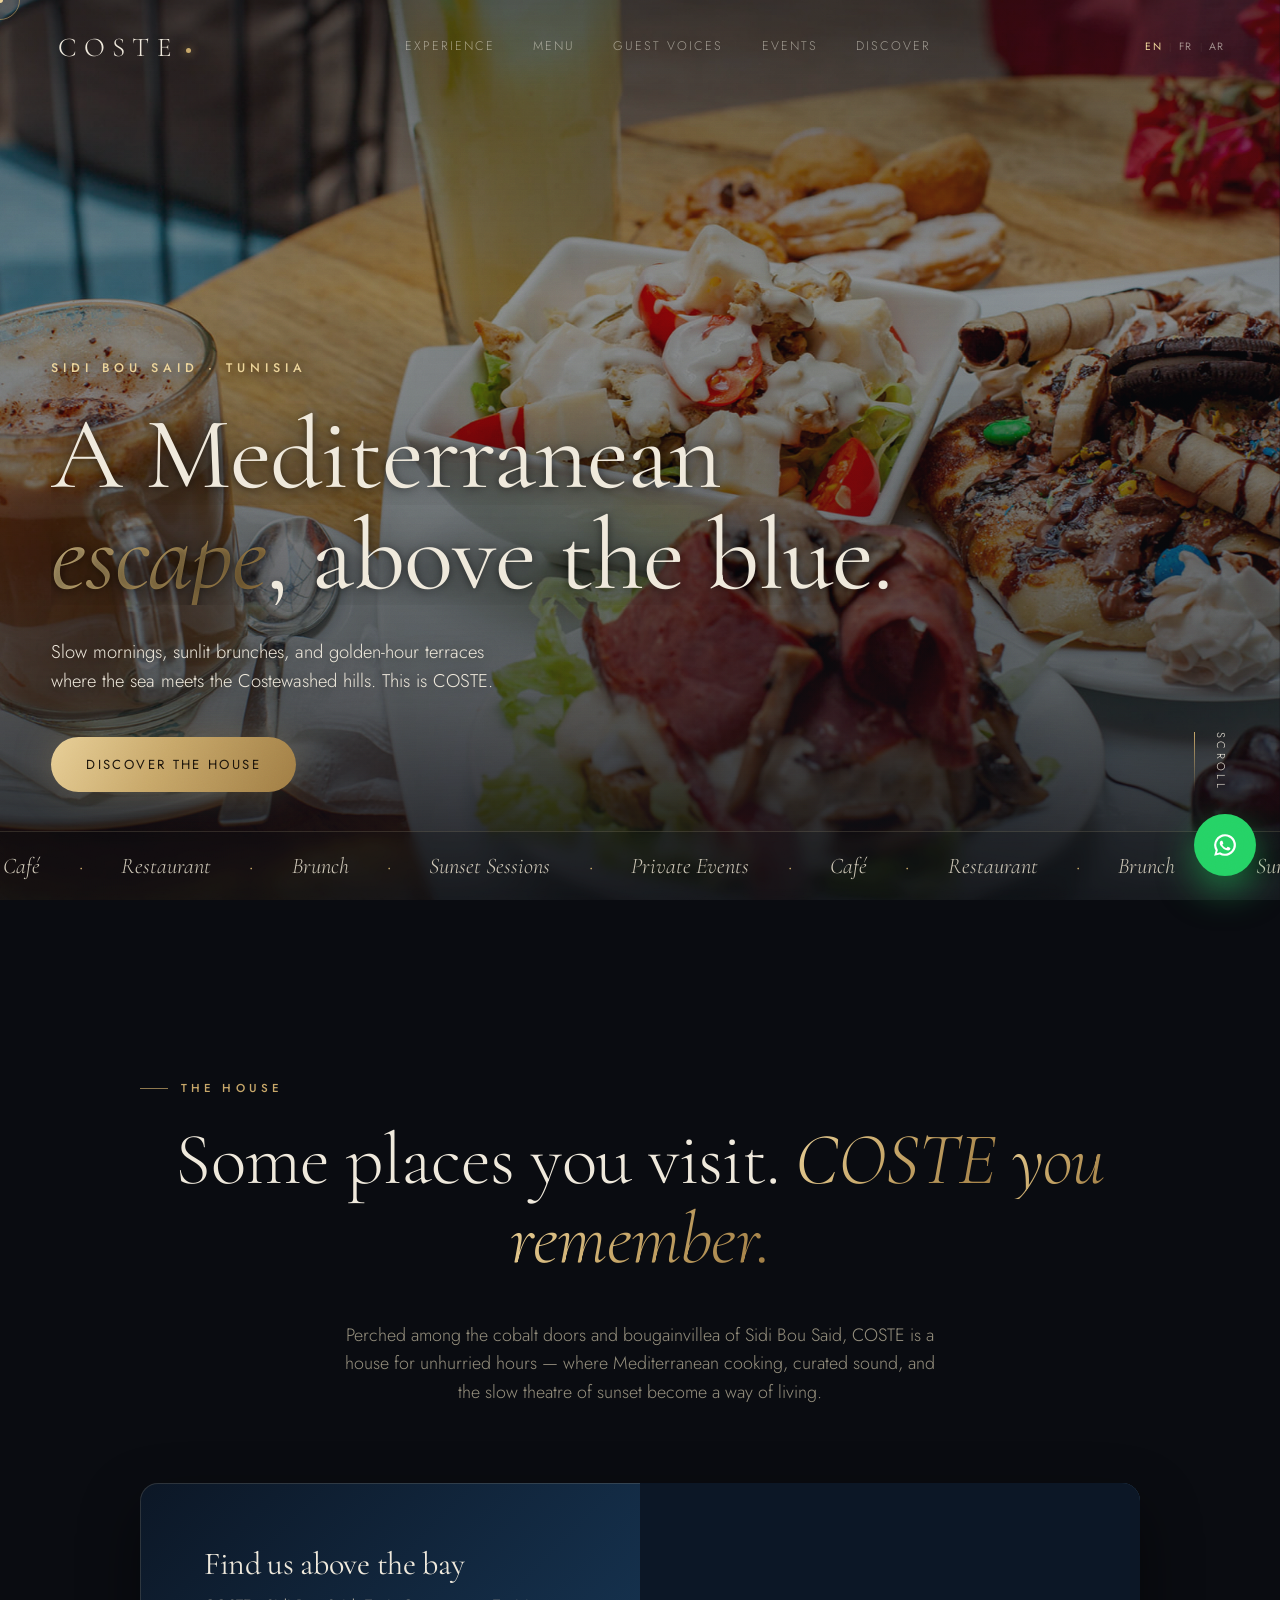
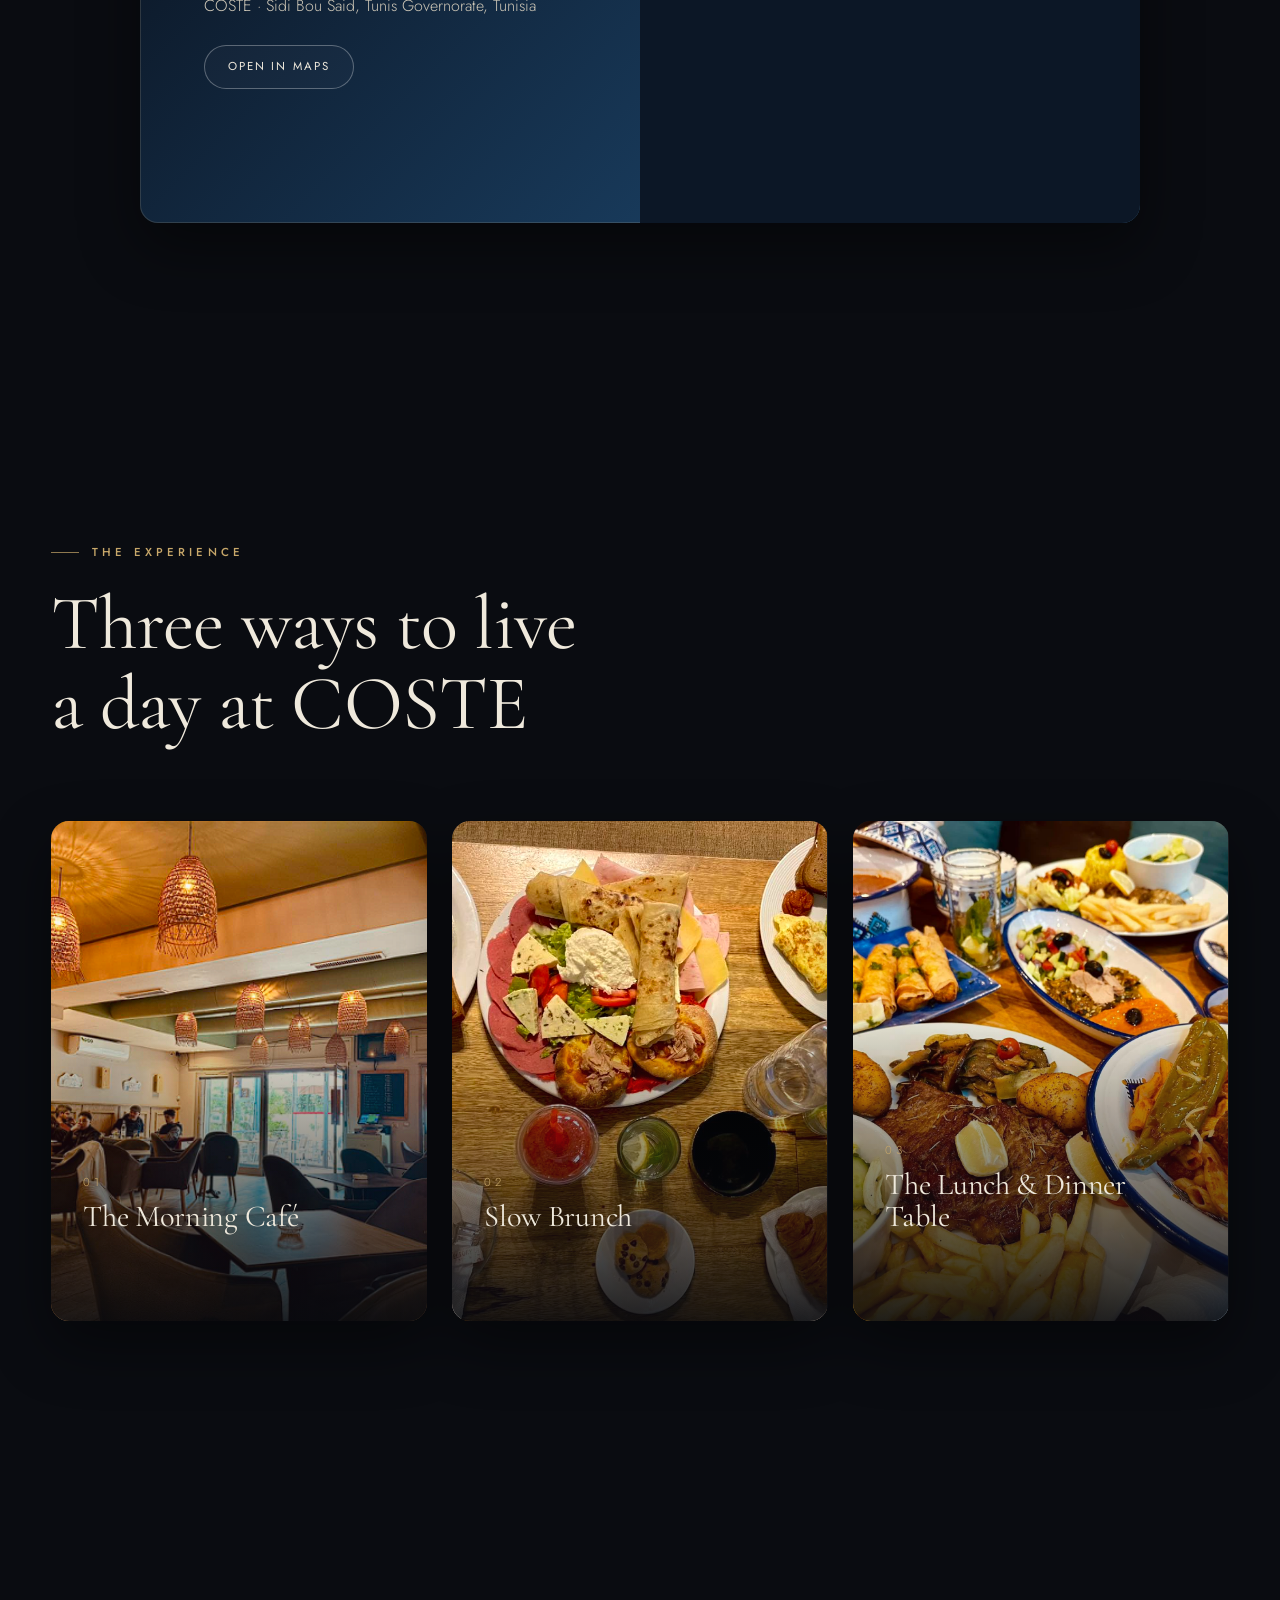
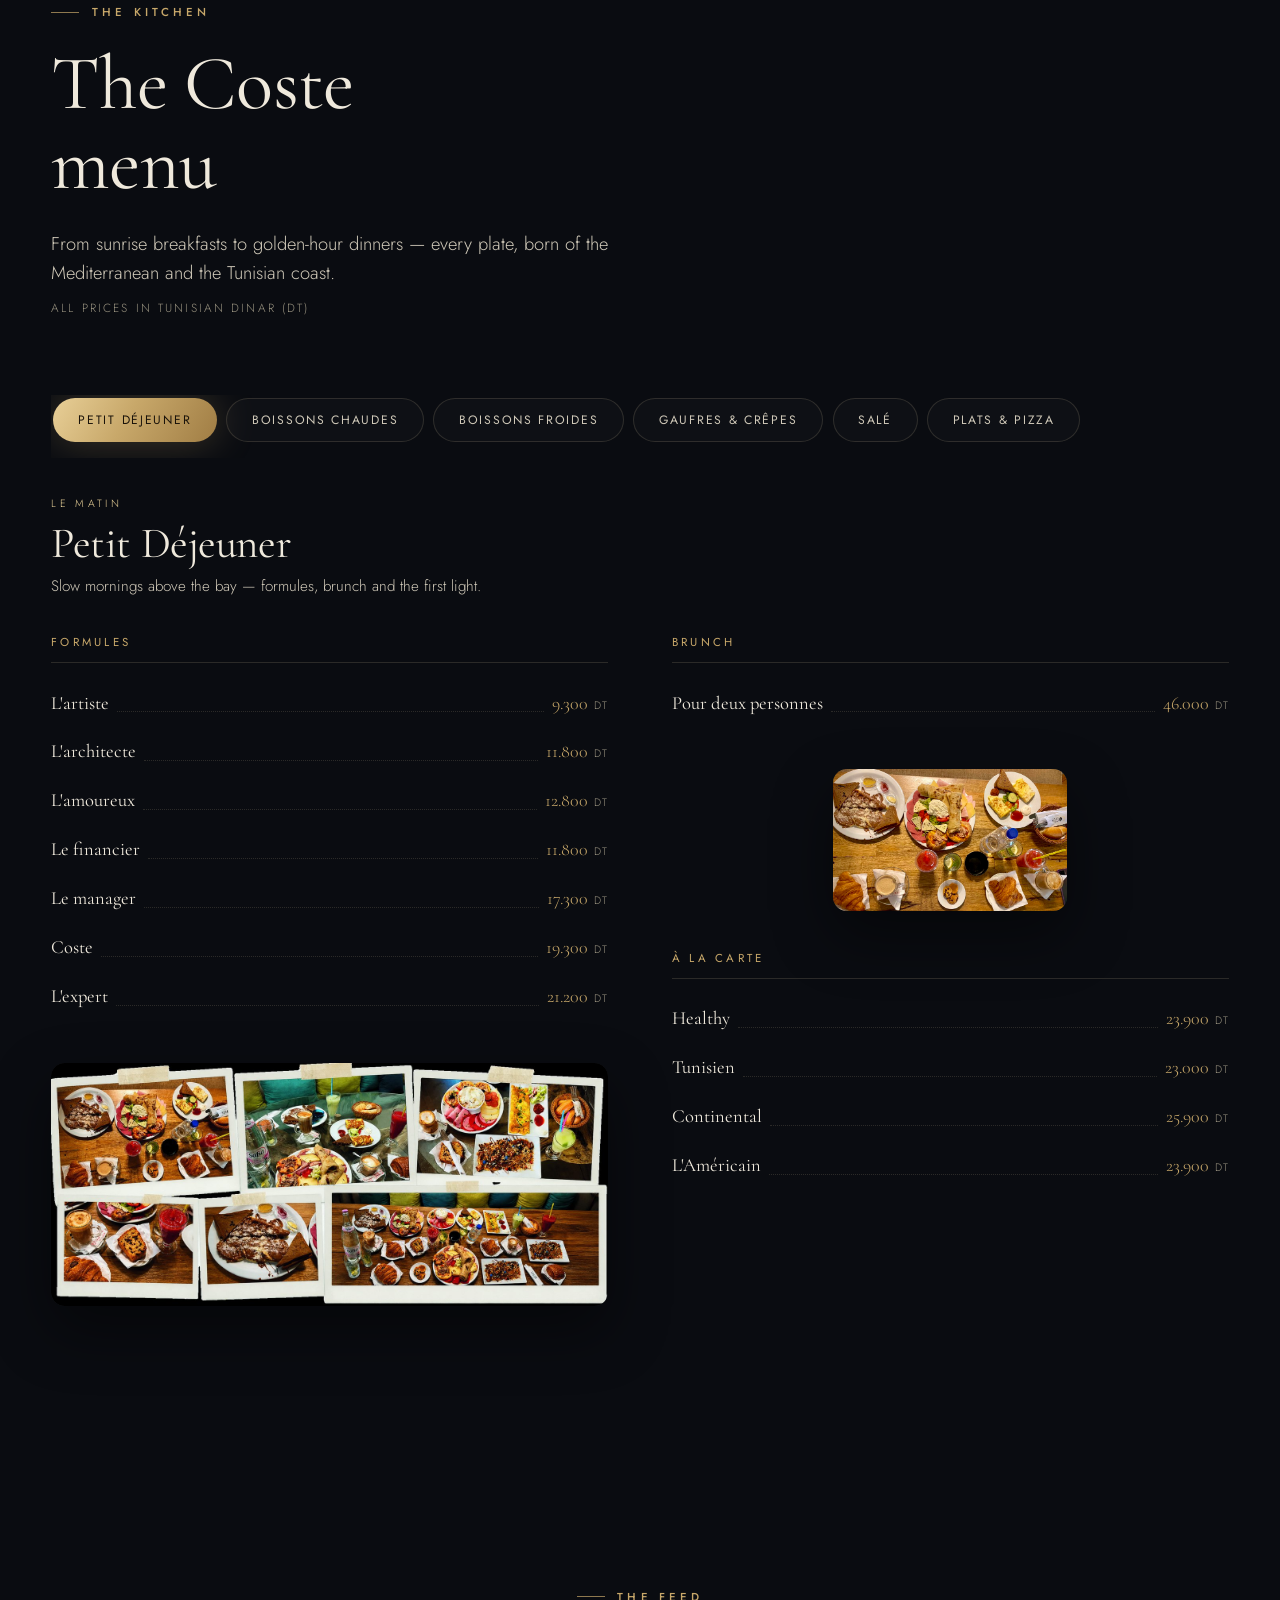
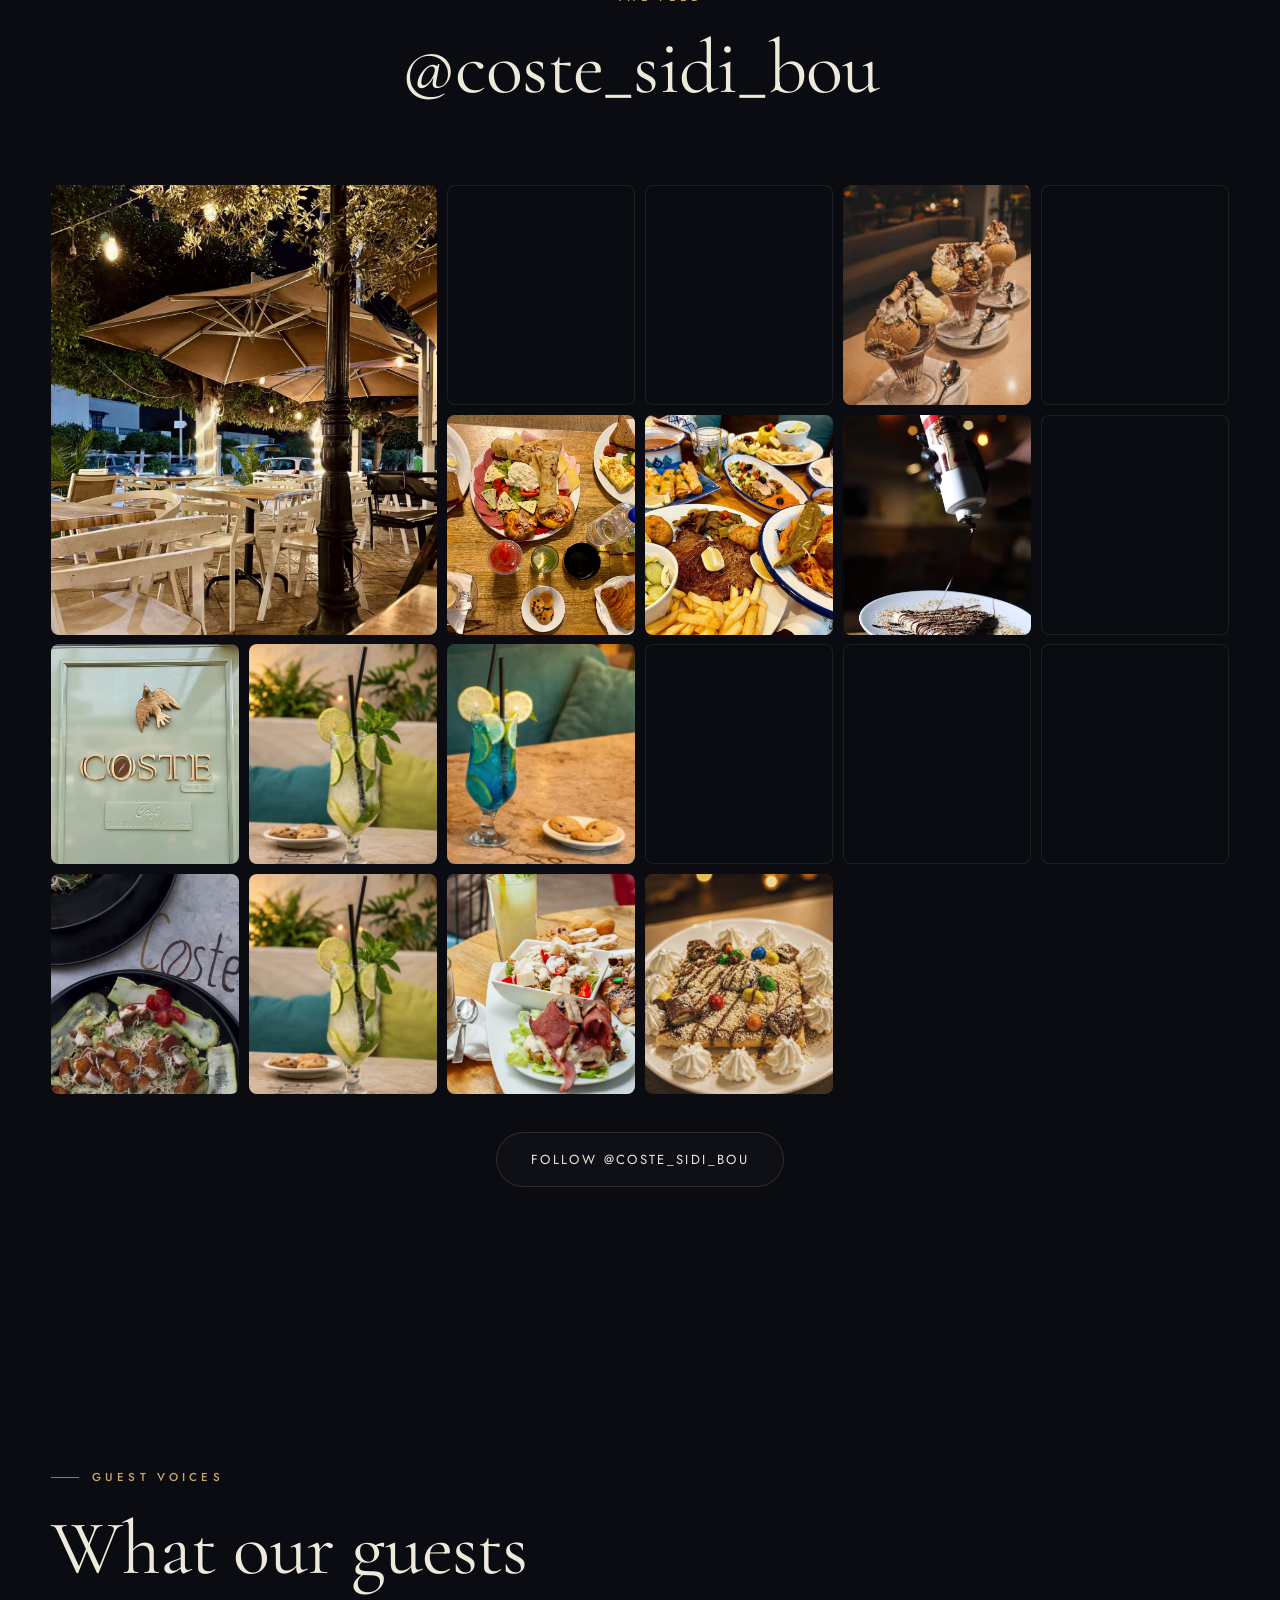
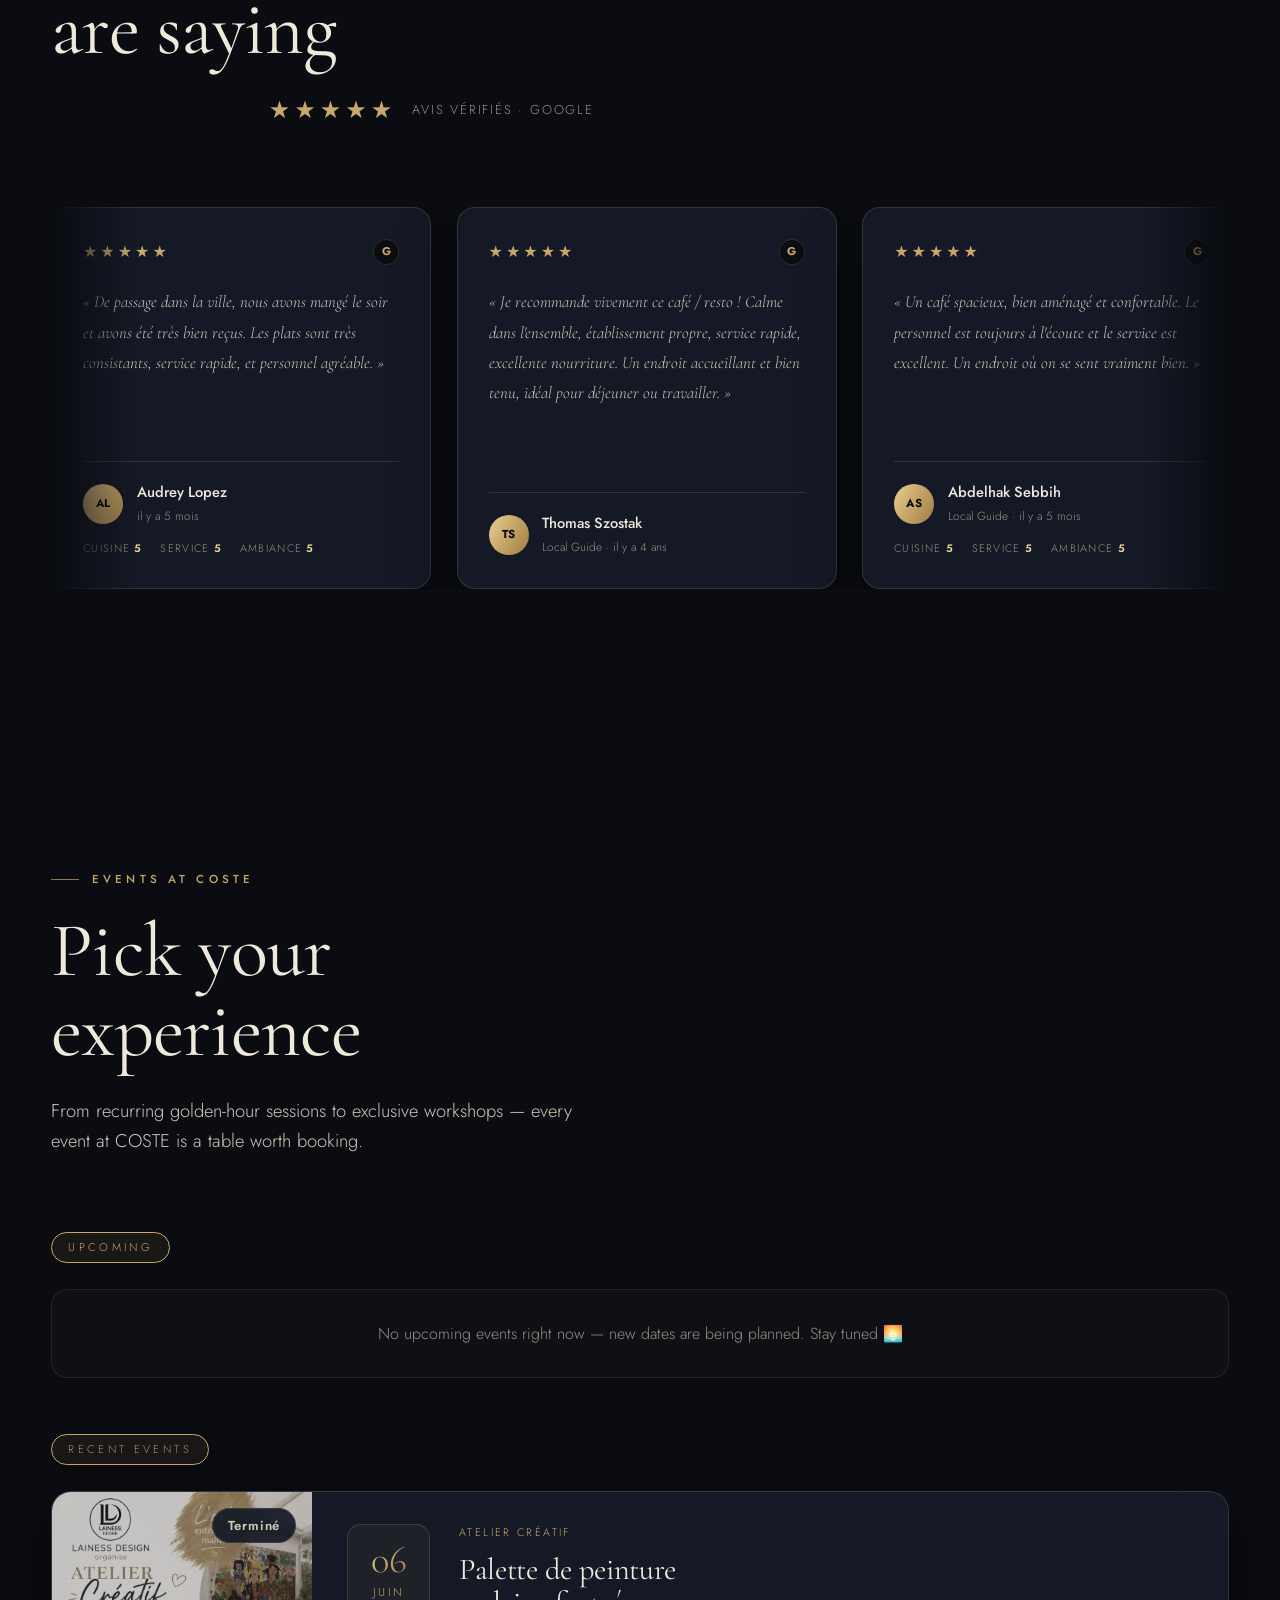
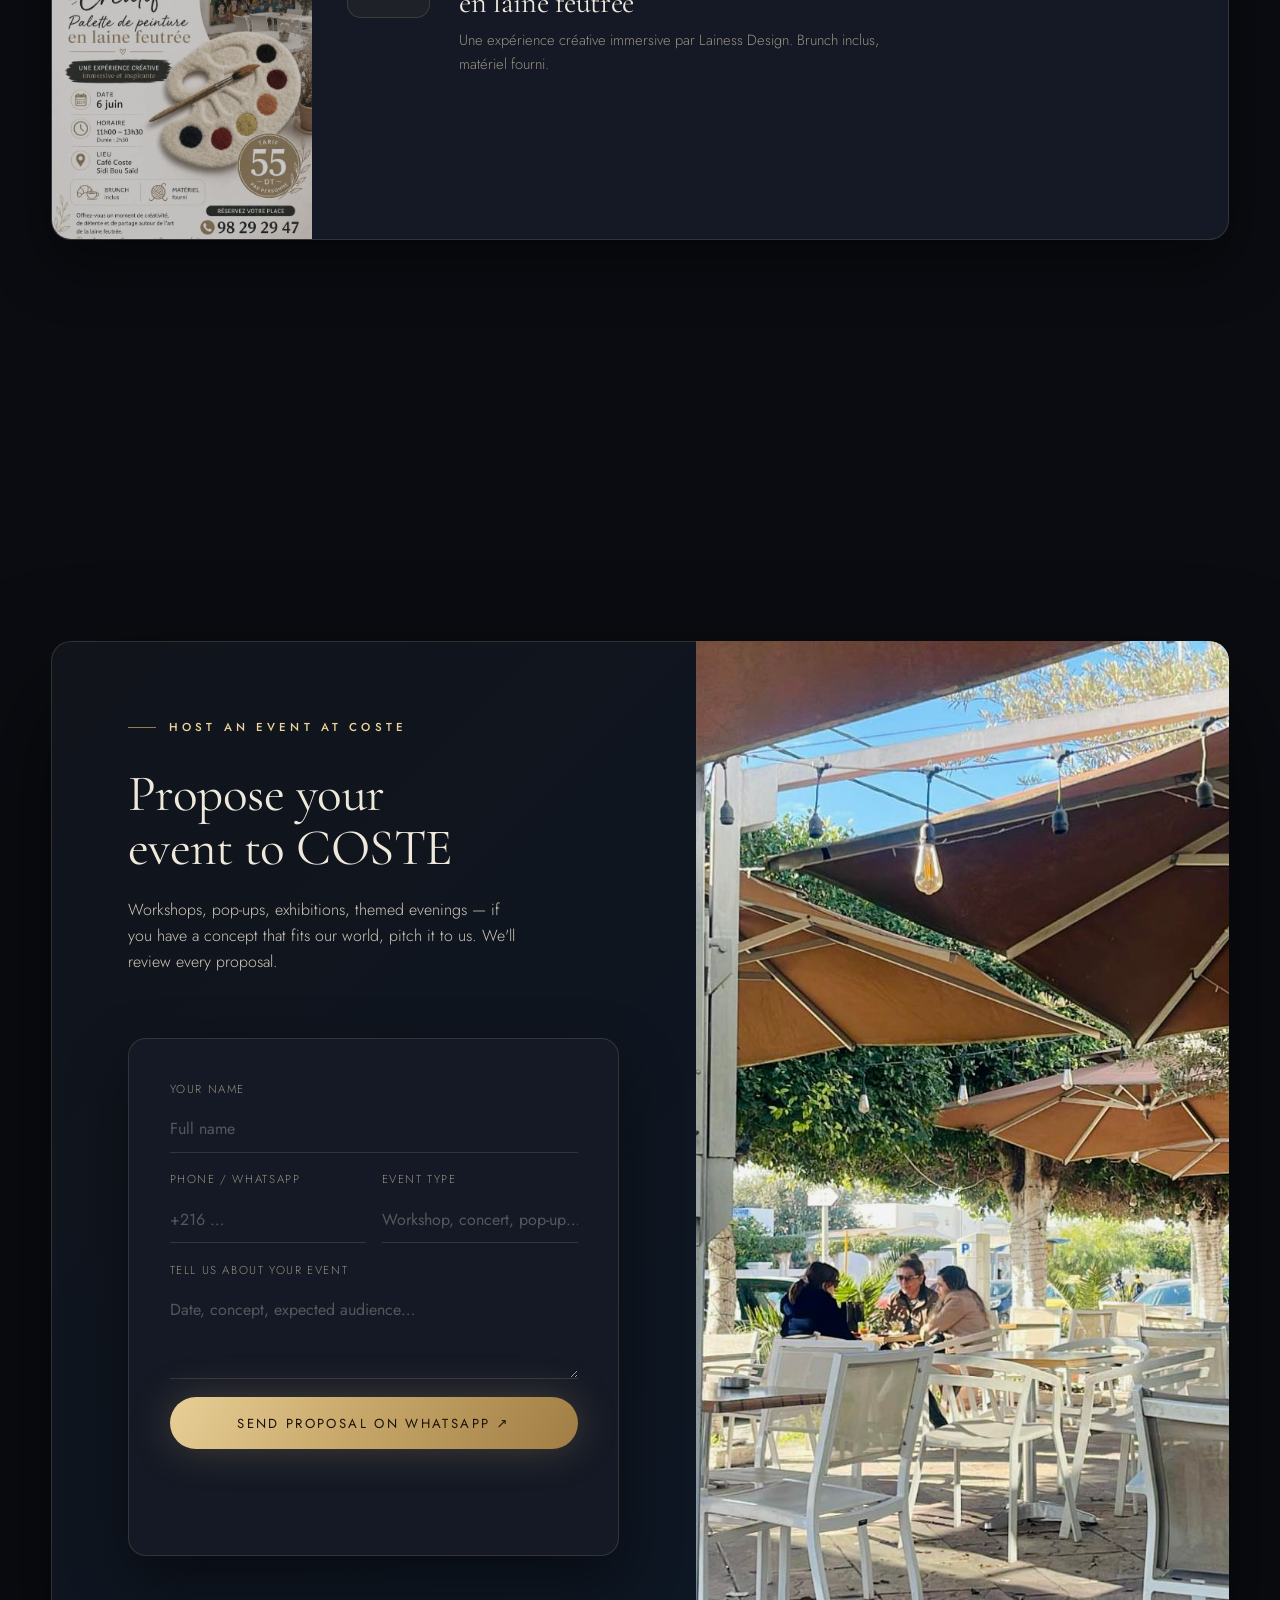
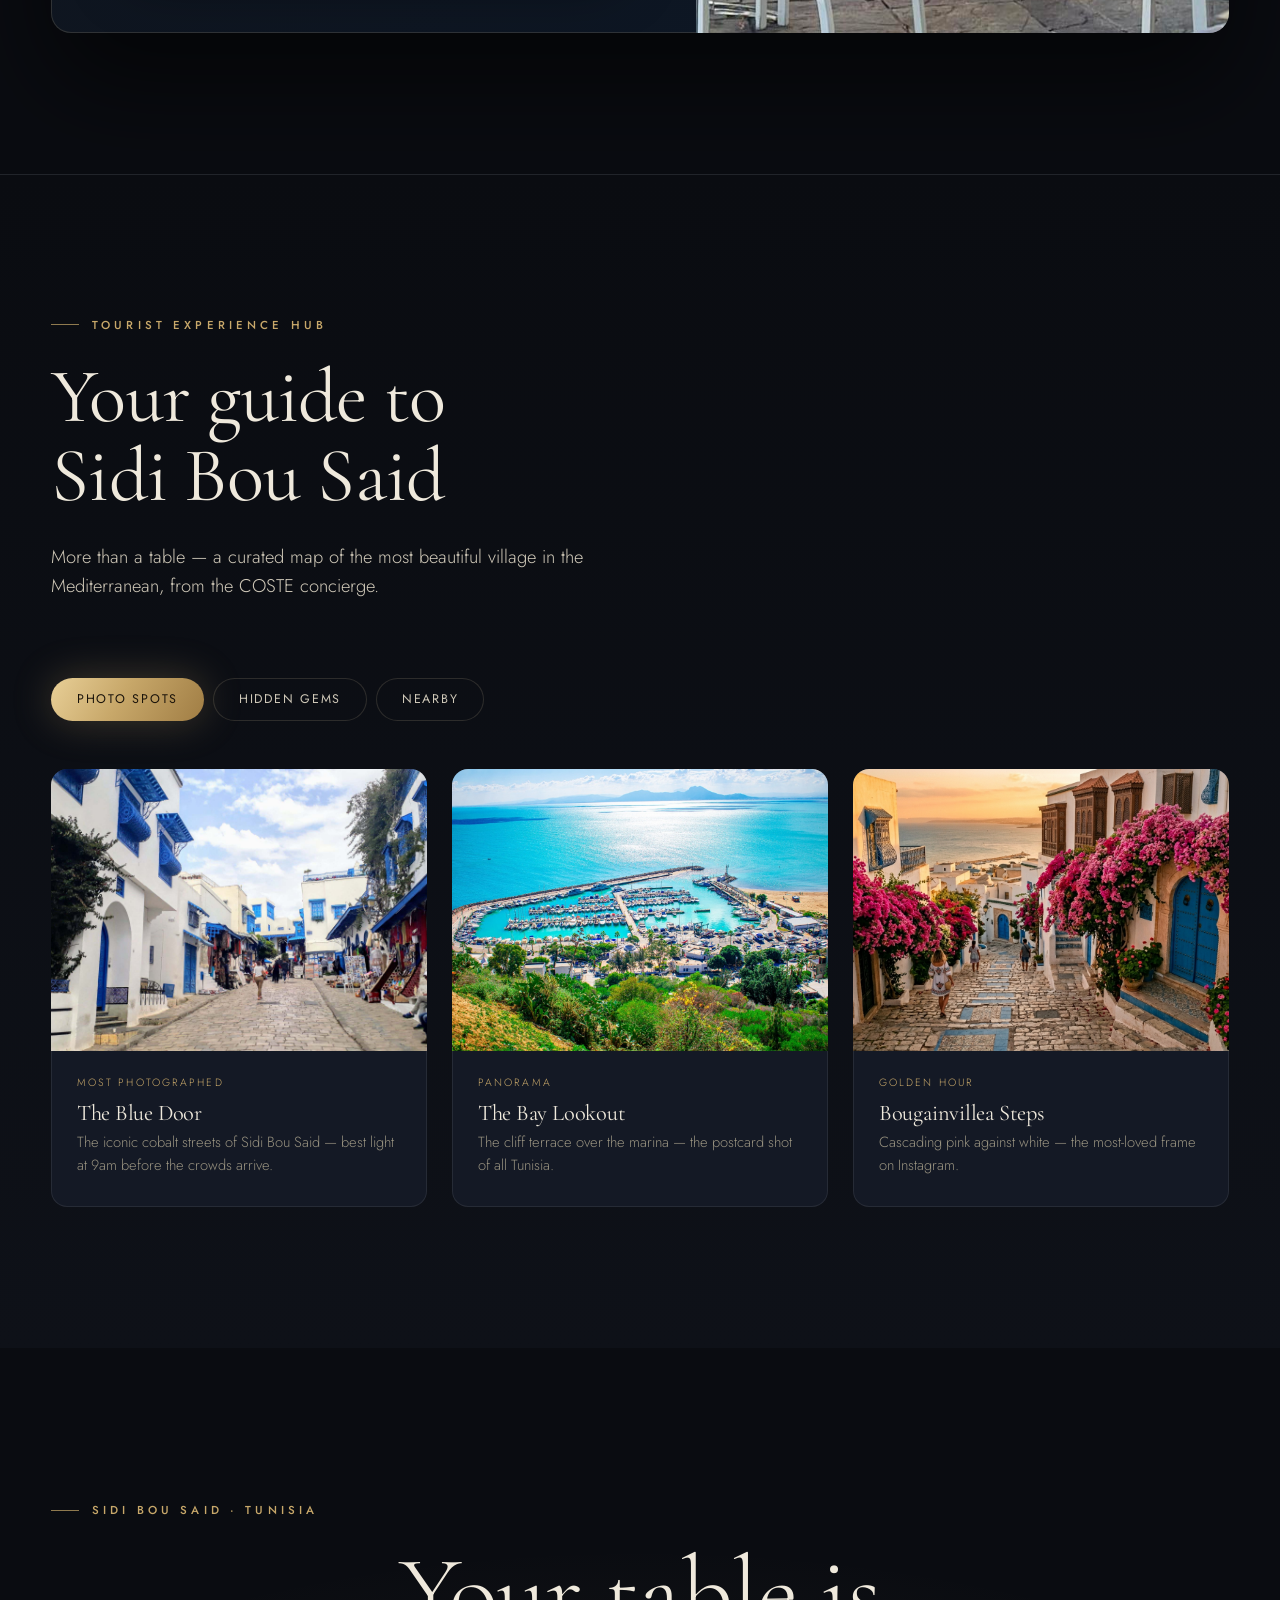
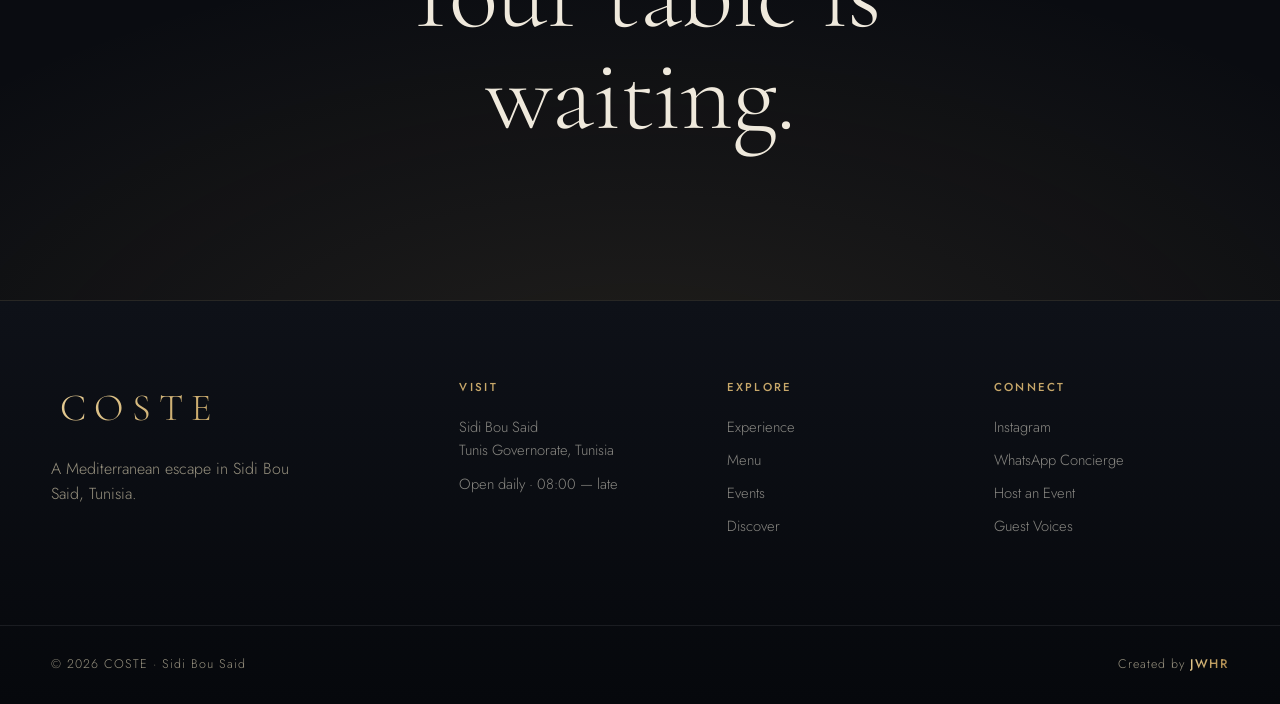
==== commit 72dc1072: "Fix favicon: correct sizes attribute, add shortcut icon tag, rebuild ICO with 16/32/48 sizes" ====
--- a/index.html
+++ b/index.html
@@ -8,8 +8,9 @@
 <link rel="canonical" href="https://www.costecofferestau.com/" />
 
 <!-- Favicon -->
+<link rel="shortcut icon" href="/favicon.ico" />
 <link rel="icon" type="image/x-icon" href="/favicon.ico" />
-<link rel="icon" type="image/png" sizes="32x32" href="/img/favicon-512.png" />
+<link rel="icon" type="image/png" sizes="512x512" href="/img/favicon-512.png" />
 <link rel="icon" type="image/png" sizes="192x192" href="/img/favicon-192.png" />
 <link rel="apple-touch-icon" sizes="180x180" href="/img/apple-touch-icon.png" />
 
